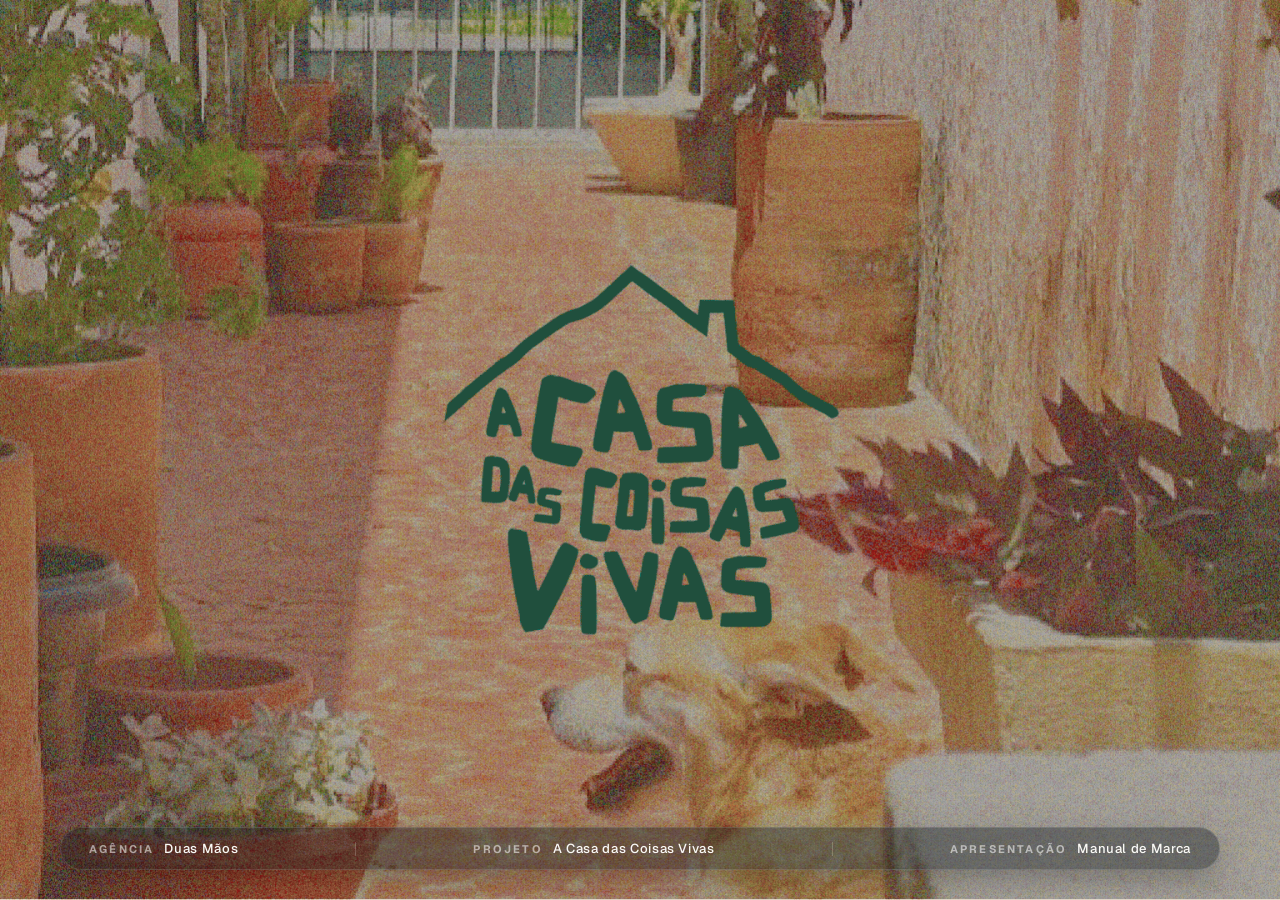
==== apresentacao-standalone.html @ ab3519e5 "feat: adicionar fontes oficiais Cachoeira Feiticeira (principal) e Gest Grotesk (corpo de texto)" ====
<!doctype html>
<html lang="pt-BR">
  <head>
    <meta charset="UTF-8" />
    <link rel="icon" type="image/svg+xml" href="./favicon.svg" />
    <meta name="viewport" content="width=device-width, initial-scale=1.0" />
    <title>Manual de Marca — A Casa das Coisas Vivas</title>
    
    <!-- Google Fonts for Editorial / Premium Branding -->
    <link rel="preconnect" href="https://fonts.googleapis.com" />
    <link rel="preconnect" href="https://fonts.gstatic.com"  />
    <link href="https://fonts.googleapis.com/css2?family=Geist:wght@300;400;500;600;700&family=Host+Grotesk:wght@300;400;500;600;700&family=Cormorant+Garamond:ital,wght@0,300;0,400;0,500;0,600;0,700;1,300;1,400&display=swap" rel="stylesheet" />
    
    <!-- CSS Stylesheet -->
    <script   src="./assets/js/presentation.js"></script>
    <link rel="stylesheet"  href="./assets/css/style.css">
  </head>
  <body>
    <!-- Screen Rotation Warning Overlay for Mobile Portrait -->
    <div class="rotation-warning-overlay">
      <div class="rotation-icon-wrapper">
        <svg width="64" height="64" viewBox="0 0 24 24" fill="none" stroke="currentColor" stroke-width="1" stroke-linecap="round" stroke-linejoin="round" style="color: var(--color-text-primary); opacity: 0.8;">
          <rect x="6" y="2" width="12" height="20" rx="2" stroke="currentColor" stroke-width="1.5" />
          <circle cx="12" cy="19" r="0.75" fill="currentColor" />
          <path d="M21 12a9 9 0 0 0-9-9" stroke="#E8763A" stroke-width="1.5" stroke-dasharray="3 3" />
          <path d="M18 9l3-3-3-3" stroke="#E8763A" stroke-width="1.5" />
        </svg>
      </div>
      <h3>Gire seu dispositivo</h3>
      <p>Para uma experiência de visualização ideal das propostas de marca, por favor rotacione seu aparelho para o modo horizontal (paisagem).</p>
    </div>

    <!-- Main Presentation Container (locked to 16:9 aspect ratio, dynamically scaled by JS) -->
    <div class="presentation-container">
      <div class="presentation-wrapper">
        
        <!-- ==================== SLIDE 01: CAPA PRINCIPAL (FUNDO CHAPADO COM RODAPÉ MINIMALISTA CLEAN) ==================== -->
        <section class="slide active" id="slide-01" data-theme="off-white">
          <div class="slide-content full-bleed-layout" style="position: relative; overflow: hidden; padding: 0; margin: 0; width: 100%; height: 100%;">
            <!-- Imagem de Fundo Chapada (GIF Animado) -->
            <img src="./assets/img/capa-inicial.gif" alt="Capa Principal - A Casa das Coisas Vivas" class="full-bleed-slide-img" style="width: 100%; height: 100%; object-fit: cover; object-position: center; display: block; border: none; margin: 0; padding: 0; filter: none; opacity: 1;">
            
            <!-- Rodapé Ultra-Clean (Quiet Luxury UI/UX Pro Max) -->
            <div class="cover-clean-footer">
              <div class="clean-footer-item">
                <span class="clean-footer-label">Agência</span>
                <span class="clean-footer-value">Duas Mãos</span>
              </div>
              <div class="clean-footer-divider"></div>
              <div class="clean-footer-item">
                <span class="clean-footer-label">Projeto</span>
                <span class="clean-footer-value">A Casa das Coisas Vivas</span>
              </div>
              <div class="clean-footer-divider"></div>
              <div class="clean-footer-item">
                <span class="clean-footer-label">Apresentação</span>
                <span class="clean-footer-value">Manual de Marca</span>
              </div>
            </div>
          </div>
        </section>

        <!-- ==================== SLIDE 02: SUMÁRIO ==================== -->
        <section class="slide future" id="slide-02" data-theme="sand-paper">
          <div class="slide-content index-layout">
            <div class="section-tag">Sumário</div>
            <h2 class="index-title">Estrutura da Apresentação</h2>
            <div class="index-grid" style="grid-template-columns: repeat(2, 1fr); gap: 8px 30px;">
              <div class="index-column" style="gap: 6px;">
                <div class="index-item" data-target="2">
                  <span class="index-num">01</span>
                  <span class="index-name">Introdução</span>
                </div>
                <div class="index-item" data-target="3">
                  <span class="index-num">02</span>
                  <span class="index-name">O que é a Casa das Coisas Vivas?</span>
                </div>
                <div class="index-item" data-target="4">
                  <span class="index-num">03</span>
                  <span class="index-name">Essência da Marca</span>
                </div>
                <div class="index-item" data-target="5">
                  <span class="index-num">04</span>
                  <span class="index-name">Valores</span>
                </div>
                <div class="index-item" data-target="6">
                  <span class="index-num">05</span>
                  <span class="index-name">Conceito e Nome</span>
                </div>
                <div class="index-item" data-target="7">
                  <span class="index-num">06</span>
                  <span class="index-name">Glossário da Casa</span>
                </div>
                <div class="index-item" data-target="8">
                  <span class="index-num">07</span>
                  <span class="index-name">Públicos &amp; Moradoras</span>
                </div>
                <div class="index-item" data-target="9">
                  <span class="index-num">08</span>
                  <span class="index-name">DNA da Marca</span>
                </div>
                <div class="index-item" data-target="10">
                  <span class="index-num">09</span>
                  <span class="index-name">Bandeiras e Manifesto</span>
                </div>
                <div class="index-item" data-target="11">
                  <span class="index-num">10</span>
                  <span class="index-name">Posicionamento</span>
                </div>
              </div>
              <div class="index-column" style="gap: 6px;">
                <div class="index-item highlight-item" data-target="12">
                  <span class="index-num">11</span>
                  <span class="index-name">Voz e Linguagem</span>
                </div>
                <div class="index-item highlight-item" data-target="13">
                  <span class="index-num">12</span>
                  <span class="index-name">Os Cômodos da Casa</span>
                </div>
                <div class="index-item highlight-item" data-target="14">
                  <span class="index-num">13</span>
                  <span class="index-name">Pontos de Contato com a Marca</span>
                </div>
                <div class="index-item highlight-item" data-target="15">
                  <span class="index-num">14</span>
                  <span class="index-name">Paleta de Cores Oficial</span>
                </div>
                <div class="index-item highlight-item" data-target="17">
                  <span class="index-num">15</span>
                  <span class="index-name">Sistema Tipográfico</span>
                </div>
                <div class="index-item highlight-item" data-target="19">
                  <span class="index-num">16</span>
                  <span class="index-name">Logomarca &amp; Assinatura</span>
                </div>
                <div class="index-item highlight-item" data-target="22">
                  <span class="index-num">17</span>
                  <span class="index-name">Aplicações da Marca</span>
                </div>
                <div class="index-item highlight-item" data-target="23">
                  <span class="index-num">18</span>
                  <span class="index-name">Guia de Arquivos &amp; Drive</span>
                </div>
              </div>
            </div></div>
          </div>
        </section>

        <!-- ==================== SEÇÃO 01: INTRODUÇÃO (EDITORIAL COLUNA VERTICAL FOTO 6) ==================== -->
        <section class="slide future" id="slide-03" data-theme="off-white">
          <div class="slide-content editorial-vertical-col-layout">
            
            <!-- Painel de Texto Editorial (Esq) -->
            <div class="editorial-text-panel" style="padding: 45px 65px; display: flex; flex-direction: column; justify-content: center; height: 100%; box-sizing: border-box; overflow-y: auto;">
              <div class="section-tag" style="border-color: #14523E; color: #14523E; margin-bottom: 12px;">01 , Introdução</div>
              <h2 class="editorial-eyebrow-large" style="color: #14523E; font-size: 34px; margin-bottom: 6px; font-weight: 400; font-style: italic;">Um mapa afetivo</h2>
              <h3 class="editorial-heading-huge" style="font-size: 44px; line-height: 1.15; margin-bottom: 22px; color: #1C262B; letter-spacing: -0.02em;">A essência da Casa das Coisas Vivas.</h3>
              
              <div style="display: grid; grid-template-columns: 1fr 1fr; gap: 32px; margin-bottom: 20px;">
                <div style="display: flex; flex-direction: column; gap: 14px;">
                  <p style="font-size: 14.5px; line-height: 1.65; color: #303437; font-weight: 300; margin: 0;">
                    Este manual é um pouquinho mais do que um documento sobre uma marca. É uma forma de colocar em palavras, cores, formas e escolhas tudo aquilo que a Casa das Coisas Vivas carrega dentro de si.
                  </p>
                  <p style="font-size: 14.5px; line-height: 1.65; color: #303437; font-weight: 300; margin: 0;">
                    É como se a gente estivesse abrindo as portas da casa, olhando com carinho para cada cantinho e entendendo o que faz desse lugar um espaço tão único. O que queremos que as pessoas sintam quando chegam, o que desejamos comunicar, o que faz sentido preservar e o que queremos cultivar daqui para frente.
                  </p>
                  <p style="font-size: 14.5px; line-height: 1.65; color: #303437; font-weight: 300; margin: 0;">
                    Aqui, tu vai encontrar as direções visuais da marca. Cada cor, cada fonte, cada imagem e cada palavra ajuda a construir a atmosfera desse lugar. E, quando essas escolhas conversam entre si, a marca ganha coerência sem perder a sua alma.
                  </p>
                </div>

                <div style="display: flex; flex-direction: column; gap: 14px;">
                  <p style="font-size: 14.5px; line-height: 1.65; color: #303437; font-weight: 300; margin: 0;">
                    A ideia não é engessar a Casa, nem fazer com que tudo precise seguir regras duras. Pelo contrário! É criar uma base segura para que ela possa crescer, experimentar, se transformar e continuar sendo ela mesma em cada novo espaço que ocupar.
                  </p>
                  <p style="font-size: 14.5px; line-height: 1.65; color: #303437; font-weight: 300; margin: 0;">
                    Que este manual seja como um mapa afetivo da Casa das Coisas Vivas. Um lugar para voltar quando bater a dúvida, quando surgirem novas ideias ou quando for preciso lembrar o que nos trouxe até aqui.
                  </p>
                  <p style="font-size: 14.5px; line-height: 1.65; color: #303437; font-weight: 300; margin: 0;">
                    Que ele ajude a manter viva a essência da Casa, mesmo quando ela mudar de estação, abrir novas janelas ou receber novas pessoas.
                  </p>
                </div>
              </div>

              <!-- Destaque Afetivo -->
              <div style="background: rgba(247, 110, 105, 0.08); border-left: 4px solid #F76E69; padding: 14px 18px; border-radius: 6px; margin-bottom: 16px;">
                <p style="font-size: 15px; font-weight: 500; color: #14523E; line-height: 1.5; margin: 0;">
                  Porque coisas vivas mudam, crescem e se reinventam. E a marca precisa ter espaço para tudo isso. <span style="color: #F76E69;">❤️</span>
                </p>
              </div>

              <div class="editorial-closing" style="margin-top: 10px; padding-top: 14px; border-top: 1px solid rgba(0,0,0,0.08); display: flex; justify-content: space-between; align-items: center;">
                <span class="closing-phrase" style="font-size: 14px; font-style: italic; color: #14523E;">Pode entrar. A Casa é sua.</span>
                <span class="closing-signature" style="font-size: 12.5px; color: #727160;">Manual de Marca • A Casa das Coisas Vivas</span>
              </div>
            </div>

            <!-- Coluna Vertical Full Height (Dir) -->
            <div class="editorial-image-column" style="flex: 0 0 440px; height: 100%; position: relative; overflow: hidden;">
              <img src="./assets/img/04_mockups/mulher-segurando-livro.png" alt="A Casa das Coisas Vivas — Manual e Atmosfera" style="width: 100%; height: 100%; object-fit: cover; object-position: center;">
            </div>

          </div>
        </section>

        <!-- ==================== SEÇÃO 02: O QUE É A CASA DAS COISAS VIVAS? (EDITORIAL COLUNA VERTICAL) ==================== -->
        <section class="slide future" id="slide-04" data-theme="sand-paper">
          <div class="slide-content editorial-vertical-col-layout">
            
            <!-- Coluna Vertical Full Height (Esq) -->
            <div class="editorial-image-column-left" style="flex: 0 0 440px; height: 100%; position: relative; overflow: hidden;">
              <img src="./assets/img/04_mockups/livro-capa-dura.png" alt="A Casa das Coisas Vivas — O que tem de vida lá?" style="width: 100%; height: 100%; object-fit: cover; object-position: center;">
            </div>

            <!-- Painel de Texto Editorial (Dir) -->
            <div class="editorial-text-panel" style="padding: 45px 65px; display: flex; flex-direction: column; justify-content: center; height: 100%; box-sizing: border-box; overflow-y: auto;">
              <div class="section-tag" style="border-color: #14523E; color: #14523E; margin-bottom: 12px;">02 , O que é a Casa das Coisas Vivas?</div>
              <h2 class="editorial-heading-medium" style="margin-bottom: 22px; color: #1C262B; font-size: 50px; line-height: 1.15; letter-spacing: -0.02em;">O que tem de vida lá?</h2>
              
              <div style="display: grid; grid-template-columns: 1fr 1fr; gap: 32px; margin-bottom: 20px;">
                <div style="display: flex; flex-direction: column; gap: 14px;">
                  <p style="font-size: 14.5px; line-height: 1.65; color: #303437; font-weight: 300; margin: 0;">
                    A Casa das Coisas Vivas é um espaço de acolhimento, desenvolvimento e potência compartilhada. Não é apenas uma estrutura ou uma marca: é um ecossistema pulsante onde mulheres se encontram, habitam seus múltiplos cômodos e constroem suas trajetórias profissionais e afetivas.
                  </p>
                  <p style="font-size: 14.5px; line-height: 1.65; color: #303437; font-weight: 300; margin: 0;">
                    O que tem de vida lá é o movimento contínuo, a escuta atenta, o cuidado entre pares e a liberdade de mudar de estação. Cada moradora traz sua mala, seus saberes e suas singularidades para compor um território seguro de troca, sem regras duras ou fórmulas prontas.
                  </p>
                </div>
                <div style="display: flex; flex-direction: column; gap: 14px;">
                  <p style="font-size: 14.5px; line-height: 1.65; color: #303437; font-weight: 300; margin: 0;">
                    A Casa vive pelas conexões genuínas que cultiva: encontros que inspiram, ateliês de criação, bibliotecas de referências vivas e salas abertas para o pensamento crítico e o afeto compartilhado.
                  </p>
                  <p style="font-size: 14.5px; line-height: 1.65; color: #303437; font-weight: 300; margin: 0;">
                    É um lugar onde a vulnerabilidade e a competência caminham lado a lado. Um refúgio fértil que protege o que tem valor e dá espaço para que cada coisa viva cresça, floresça e se reinvente no seu próprio tempo.
                  </p>
                </div>
              </div>

              <!-- Destaque Conceitual -->
              <div style="background: rgba(238, 161, 16, 0.08); border-left: 4px solid #EEA110; padding: 14px 18px; border-radius: 6px;">
                <p style="font-size: 15px; font-weight: 500; color: #1C262B; line-height: 1.5; margin: 0;">
                  Uma casa habitada por mulheres em constante transformação, onde cada detalhe é cultivado com afeto, verdade e coerência. <span style="color: #EEA110;">✨</span>
                </p>
              </div>

            </div>

          </div>
        </section>

        <!-- ==================== SEÇÃO 03: DNA DA MARCA (LAYOUT HORIZONTAL BANNER) ==================== -->
        <!-- ==================== SEÇÃO 03: ESSÊNCIA DA MARCA ==================== -->
        <section class="slide future" id="slide-05" data-theme="off-white">
          <div class="slide-content dna-horizontal-layout">
            <div>
              <div class="section-tag" style="border-color: #14523E; color: #14523E; margin-bottom: 8px;">03 , Essência da Marca</div>
              <h2 class="dna-main-title" style="margin-bottom: 14px; font-size: 44px; line-height: 1.1; color: #1C262B;">Essência da marca</h2>
              
              <!-- Manifesto / Propósito Central -->
              <div style="background: rgba(20, 82, 62, 0.05); border-left: 4px solid #14523E; border-radius: 8px; padding: 14px 20px;">
                <p style="font-size: 16.5px; line-height: 1.55; color: #1C262B; font-weight: 400; margin: 0;">
                  A Casa existe para que psicólogas possam se encontrar como pessoas inteiras, sustentar o que têm de singular e levar essa potência para fora da comunidade.
                </p>
              </div>
            </div>

            <!-- Grid de 3 Colunas para os Pilares da Essência -->
            <div style="display: grid; grid-template-columns: repeat(3, 1fr); gap: 24px; width: 100%; margin: 10px 0;">
              <div class="dna-card" style="border-top: 3px solid #14523E; padding-top: 16px; background: rgba(20, 82, 62, 0.02); padding: 18px 16px; border-radius: 8px;">
                <span class="dna-card-eyebrow" style="color: #14523E; font-size: 10px; letter-spacing: 0.18em; font-weight: 700; margin-bottom: 8px;">PROPÓSITO &amp; VÍNCULO</span>
                <h3 class="dna-card-question" style="font-size: 20px; font-weight: 600; color: #1C262B; margin-bottom: 10px; line-height: 1.25;">Para quê a marca existe?</h3>
                <p class="dna-card-answer" style="font-size: 14px; line-height: 1.55; color: #303437; font-weight: 300; margin: 0;">Fazer da Psicologia um lugar de encontro, onde psicólogas se conhecem para além do que sabem e se fortalecem a partir do vínculo.</p>
              </div>

              <div class="dna-card" style="border-top: 3px solid #F76E69; padding-top: 16px; background: rgba(247, 110, 105, 0.03); padding: 18px 16px; border-radius: 8px;">
                <span class="dna-card-eyebrow" style="color: #F76E69; font-size: 10px; letter-spacing: 0.18em; font-weight: 700; margin-bottom: 8px;">COMUNIDADE &amp; AÇÃO</span>
                <h3 class="dna-card-question" style="font-size: 20px; font-weight: 600; color: #1C262B; margin-bottom: 10px; line-height: 1.25;">O que a marca faz?</h3>
                <p class="dna-card-answer" style="font-size: 14px; line-height: 1.55; color: #303437; font-weight: 300; margin: 0;">Reúne psicólogas numa comunidade contínua de encontros, experiências afetivas e criativas e trocas de repertório e faz projetos, indicações e oportunidades circularem entre elas.</p>
              </div>

              <div class="dna-card" style="border-top: 3px solid #235B9F; padding-top: 16px; background: rgba(35, 91, 159, 0.03); padding: 18px 16px; border-radius: 8px;">
                <span class="dna-card-eyebrow" style="color: #235B9F; font-size: 10px; letter-spacing: 0.18em; font-weight: 700; margin-bottom: 8px;">VISÃO &amp; TERRITÓRIO</span>
                <h3 class="dna-card-question" style="font-size: 20px; font-weight: 600; color: #1C262B; margin-bottom: 10px; line-height: 1.25;">Onde quer chegar?</h3>
                <p class="dna-card-answer" style="font-size: 14px; line-height: 1.55; color: #303437; font-weight: 300; margin: 0;">Ser a referência quando alguém pensa em psicólogas em Porto Alegre, para colegas e para empresas. “Pensou em psicóloga, pensou na Casa.”</p>
              </div>
            </div>

            <!-- Banner Editorial Horizontal na Parte de Baixo -->
            <div class="dna-bottom-banner-container" style="height: 180px; margin-top: 0; box-shadow: 0 10px 28px rgba(28, 38, 43, 0.08); border: 1px solid rgba(20, 82, 62, 0.12);">
              <img src="./assets/img/04_mockups/fabric-bag-on-green-background-top-view.png" alt="A Casa das Coisas Vivas — Essência da Marca" class="dna-bottom-banner-img" style="object-position: center 35%;">
            </div>

          </div>
        </section>

        <!-- ==================== SEÇÃO 04: VALORES ==================== -->
        <section class="slide future" id="slide-06" data-theme="sand-paper">
          <div class="slide-content" style="box-sizing: border-box; width: 100%; height: 100%; padding: 42px 75px; display: flex; flex-direction: column; justify-content: center;">
            
            <!-- Cabeçalho Editorial -->
            <div style="margin-bottom: 20px;">
              <div class="section-tag" style="border-color: #14523E; color: #14523E; margin-bottom: 6px;">04 , Valores</div>
              <div style="display: flex; justify-content: space-between; align-items: flex-end;">
                <h2 style="font-size: 46px; line-height: 1.1; color: #1C262B; font-weight: 300; margin: 0; font-family: var(--font-dir-a-title);">Valores</h2>
                <p style="font-size: 14.5px; color: #727160; margin: 0; font-weight: 400; max-width: 620px; text-align: right; line-height: 1.4;">
                  Como a essência da Casa se traduz em significado e presença prática no cotidiano da comunidade.
                </p>
              </div>
            </div>

            <!-- Grid 2 Colunas: Tabela de Valores (Esq) vs Imagem Conceito (Dir) -->
            <div style="display: grid; grid-template-columns: 1.28fr 0.72fr; gap: 24px; width: 100%; align-items: stretch;">
              
              <!-- Tabela Editorial de Valores -->
              <div class="table-editorial-card" style="background: #FFFFFF; border: 1px solid rgba(20, 82, 62, 0.12); border-radius: 14px; box-shadow: 0 10px 30px rgba(0, 0, 0, 0.03); overflow: hidden; margin-top: 0; display: flex; flex-direction: column; justify-content: space-between;">
                
                <!-- Header da Tabela -->
                <div class="table-editorial-header" style="display: grid; grid-template-columns: 175px 1.1fr 1fr; gap: 16px; padding: 11px 22px; background: rgba(20, 82, 62, 0.06); border-bottom: 1px solid rgba(20, 82, 62, 0.12); font-size: 10.5px; font-weight: 700; letter-spacing: 0.14em; text-transform: uppercase; color: #14523E;">
                  <div>Valor</div>
                  <div>O que significa?</div>
                  <div>Como aparece na prática?</div>
                </div>

                <!-- Linha 1: Singularidade -->
                <div class="table-editorial-row" style="display: grid; grid-template-columns: 175px 1.1fr 1fr; gap: 16px; padding: 10px 22px; border-bottom: 1px solid rgba(0, 0, 0, 0.05); align-items: center;">
                  <div style="display: flex; align-items: center; gap: 8px;">
                    <span style="font-size: 9.5px; font-weight: 800; color: #14523E; background: rgba(20, 82, 62, 0.08); padding: 2px 7px; border-radius: 10px;">01</span>
                    <strong style="font-size: 14px; color: #1C262B; font-weight: 600;">Singularidade</strong>
                  </div>
                  <div style="font-size: 12.5px; line-height: 1.45; color: #303437; font-weight: 400;">
                    Existe uma parte da psicóloga que você é que nenhum livro decide por você.
                  </div>
                  <div style="font-size: 12px; line-height: 1.45; color: #555E58; font-weight: 300;">
                    Nenhuma abordagem é ensinada como regra.
                  </div>
                </div>

                <!-- Linha 2: Pertencimento -->
                <div class="table-editorial-row" style="display: grid; grid-template-columns: 175px 1.1fr 1fr; gap: 16px; padding: 10px 22px; border-bottom: 1px solid rgba(0, 0, 0, 0.05); align-items: center;">
                  <div style="display: flex; align-items: center; gap: 8px;">
                    <span style="font-size: 9.5px; font-weight: 800; color: #F76E69; background: rgba(247, 110, 105, 0.12); padding: 2px 7px; border-radius: 10px;">02</span>
                    <strong style="font-size: 14px; color: #1C262B; font-weight: 600;">Pertencimento</strong>
                  </div>
                  <div style="font-size: 12.5px; line-height: 1.45; color: #303437; font-weight: 400;">
                    Um ambiente seguro o bastante para criar intimidade.
                  </div>
                  <div style="font-size: 12px; line-height: 1.45; color: #555E58; font-weight: 300;">
                    Acolhimento, trocas, abertura, diálogo.
                  </div>
                </div>

                <!-- Linha 3: Movimento -->
                <div class="table-editorial-row" style="display: grid; grid-template-columns: 175px 1.1fr 1fr; gap: 16px; padding: 10px 22px; border-bottom: 1px solid rgba(0, 0, 0, 0.05); align-items: center;">
                  <div style="display: flex; align-items: center; gap: 8px;">
                    <span style="font-size: 9.5px; font-weight: 800; color: #EEA110; background: rgba(238, 161, 16, 0.14); padding: 2px 7px; border-radius: 10px;">03</span>
                    <strong style="font-size: 14px; color: #1C262B; font-weight: 600;">Movimento</strong>
                  </div>
                  <div style="font-size: 12.5px; line-height: 1.45; color: #303437; font-weight: 400;">
                    O que está vivo tem ritmo próprio, muda, experimenta.
                  </div>
                  <div style="font-size: 12px; line-height: 1.45; color: #555E58; font-weight: 300;">
                    Programação que se renova; cômodos que abrem conversas.
                  </div>
                </div>

                <!-- Linha 4: Potência compartilhada -->
                <div class="table-editorial-row" style="display: grid; grid-template-columns: 175px 1.1fr 1fr; gap: 16px; padding: 10px 22px; border-bottom: 1px solid rgba(0, 0, 0, 0.05); align-items: center;">
                  <div style="display: flex; align-items: center; gap: 8px;">
                    <span style="font-size: 9.5px; font-weight: 800; color: #235B9F; background: rgba(35, 91, 159, 0.12); padding: 2px 7px; border-radius: 10px;">04</span>
                    <strong style="font-size: 14px; color: #1C262B; font-weight: 600;">Potência compartilhada</strong>
                  </div>
                  <div style="font-size: 12.5px; line-height: 1.45; color: #303437; font-weight: 400; font-style: italic;">
                    "A Rapha não quer se destacar sozinha."
                  </div>
                  <div style="font-size: 12px; line-height: 1.45; color: #555E58; font-weight: 300;">
                    Projetos e indicações circulam entre moradoras.
                  </div>
                </div>

                <!-- Linha 5: Pensamento crítico -->
                <div class="table-editorial-row" style="display: grid; grid-template-columns: 175px 1.1fr 1fr; gap: 16px; padding: 10px 22px; border-bottom: 1px solid rgba(0, 0, 0, 0.05); align-items: center;">
                  <div style="display: flex; align-items: center; gap: 8px;">
                    <span style="font-size: 9.5px; font-weight: 800; color: #14523E; background: rgba(20, 82, 62, 0.08); padding: 2px 7px; border-radius: 10px;">05</span>
                    <strong style="font-size: 14px; color: #1C262B; font-weight: 600;">Pensamento crítico</strong>
                  </div>
                  <div style="font-size: 12.5px; line-height: 1.45; color: #303437; font-weight: 400;">
                    Falar de tudo para pensar melhor a profissão.
                  </div>
                  <div style="font-size: 12px; line-height: 1.45; color: #555E58; font-weight: 300;">
                    Dinheiro, IA, arte e teoria cabem na mesma agenda.
                  </div>
                </div>

                <!-- Linha 6: Cuidado entre pares -->
                <div class="table-editorial-row" style="display: grid; grid-template-columns: 175px 1.1fr 1fr; gap: 16px; padding: 10px 22px; border-bottom: none; align-items: center;">
                  <div style="display: flex; align-items: center; gap: 8px;">
                    <span style="font-size: 9.5px; font-weight: 800; color: #F76E69; background: rgba(247, 110, 105, 0.12); padding: 2px 7px; border-radius: 10px;">06</span>
                    <strong style="font-size: 14px; color: #1C262B; font-weight: 600;">Cuidado entre pares</strong>
                  </div>
                  <div style="font-size: 12.5px; line-height: 1.45; color: #303437; font-weight: 400; font-style: italic;">
                    "Saúde mental começa entre nós."
                  </div>
                  <div style="font-size: 12px; line-height: 1.45; color: #555E58; font-weight: 300;">
                    Espaço de acolhimento e sustentação mútua.
                  </div>
                </div>

              </div>

              <!-- Imagem Conceito: Acolhimento e Rituais -->
              <div style="background: #FFFFFF; border: 1px solid rgba(20, 82, 62, 0.12); border-radius: 14px; box-shadow: 0 10px 30px rgba(0, 0, 0, 0.03); overflow: hidden; display: flex; flex-direction: column;">
                <div style="flex: 1; position: relative; overflow: hidden; min-height: 280px;">
                  <img src="./assets/img/04_mockups/caneca-mockup.png" alt="Valores da Casa — Acolhimento e Vínculo" style="width: 100%; height: 100%; object-fit: cover; object-position: center; display: block;">
                </div>
                <div style="padding: 16px 20px; background: rgba(20, 82, 62, 0.04); border-top: 1px solid rgba(20, 82, 62, 0.08);">
                  <span style="font-size: 9.5px; font-weight: 800; letter-spacing: 0.14em; text-transform: uppercase; color: #14523E; display: block; margin-bottom: 4px;">Atmosfera &amp; Rituais da Casa</span>
                  <p style="font-size: 12px; line-height: 1.45; color: #555E58; margin: 0;">A xícara e a conversa franca: o cuidado entre pares traduzido em hospitalidade, tempo e presença autêntica.</p>
                </div>
              </div>

            </div>

          </div>
        </section>

        <!-- ==================== SEÇÃO 05: CONCEITO E NOME ==================== -->
        <section class="slide future" id="slide-conceito-nome" data-theme="off-white">
          <div class="slide-content" style="box-sizing: border-box; width: 100%; height: 100%; padding: 42px 75px; display: flex; flex-direction: column; justify-content: center;">
            
            <!-- Cabeçalho Editorial -->
            <div style="margin-bottom: 18px;">
              <div class="section-tag" style="border-color: #14523E; color: #14523E; margin-bottom: 6px;">05 , Conceito e Nome</div>
              <div style="display: flex; justify-content: space-between; align-items: flex-end;">
                <h2 style="font-size: 46px; line-height: 1.1; color: #1C262B; font-weight: 300; margin: 0; font-family: var(--font-dir-a-title);">Conceito e nome</h2>
                <p style="font-size: 14px; color: #727160; margin: 0; font-weight: 400; max-width: 580px; text-align: right; line-height: 1.4;">
                  A marca inteira se constrói no equilíbrio exato entre estrutura e movimento.
                </p>
              </div>
            </div>

            <!-- Grid 2 Colunas: Manifesto & Dimensões (Esq) vs Imagem Conceito (Dir) -->
            <div style="display: grid; grid-template-columns: 1.25fr 0.75fr; gap: 24px; width: 100%; align-items: stretch;">
              
              <div style="display: flex; flex-direction: column; justify-content: space-between;">
                <!-- Lead / Manifesto do Conceito -->
                <div style="background: rgba(20, 82, 62, 0.05); border-left: 4px solid #14523E; border-radius: 8px; padding: 12px 18px; margin-bottom: 14px;">
                  <p style="font-size: 15px; line-height: 1.5; color: #1C262B; margin: 0; font-weight: 400;">
                    O nome junta dois propósitos que se completam: <strong>Casa</strong> é estrutura, segurança e pertencimento; <strong>Coisas Vivas</strong> é movimento, liberdade e criação. A marca inteira se constrói no equilíbrio entre os dois.
                  </p>
                </div>

                <!-- Tabela Comparativa de Dimensões -->
                <div class="table-editorial-card" style="background: #FFFFFF; border: 1px solid rgba(20, 82, 62, 0.12); border-radius: 12px; box-shadow: 0 10px 30px rgba(0, 0, 0, 0.03); overflow: hidden; margin-top: 0;">
                  
                  <!-- Header com Destaque Cromático para A Casa e As Coisas Vivas -->
                  <div style="display: grid; grid-template-columns: 160px 1fr 1fr; gap: 16px; padding: 11px 20px; background: rgba(20, 82, 62, 0.06); border-bottom: 1px solid rgba(20, 82, 62, 0.12); font-size: 10px; font-weight: 700; letter-spacing: 0.14em; text-transform: uppercase;">
                    <div style="color: #727160;">Dimensão</div>
                    <div style="color: #14523E; display: flex; align-items: center; gap: 6px;">
                      <span style="display: inline-block; width: 7px; height: 7px; border-radius: 50%; background: #14523E;"></span>
                      A Casa <span style="font-size: 9px; font-weight: 500; opacity: 0.75; text-transform: none; letter-spacing: normal;">(Estrutura)</span>
                    </div>
                    <div style="color: #F76E69; display: flex; align-items: center; gap: 6px;">
                      <span style="display: inline-block; width: 7px; height: 7px; border-radius: 50%; background: #F76E69;"></span>
                      As Coisas Vivas <span style="font-size: 9px; font-weight: 600; opacity: 0.85; text-transform: none; letter-spacing: normal;">(Movimento)</span>
                    </div>
                  </div>

                  <!-- Linha 1: O que oferece -->
                  <div class="table-editorial-row" style="display: grid; grid-template-columns: 160px 1fr 1fr; gap: 16px; padding: 11px 20px; border-bottom: 1px solid rgba(0, 0, 0, 0.05); align-items: center;">
                    <div style="font-weight: 600; color: #1C262B; font-size: 13px;">O que oferece</div>
                    <div style="font-size: 13px; line-height: 1.45; color: #14523E; font-weight: 400;">
                      Ambiente, chão, cuidado e segurança
                    </div>
                    <div style="font-size: 13px; line-height: 1.45; color: #303437; font-weight: 400;">
                      Liberdade, expressão e experimentação
                    </div>
                  </div>

                  <!-- Linha 2: Sensação -->
                  <div class="table-editorial-row" style="display: grid; grid-template-columns: 160px 1fr 1fr; gap: 16px; padding: 11px 20px; border-bottom: 1px solid rgba(0, 0, 0, 0.05); align-items: center;">
                    <div style="font-weight: 600; color: #1C262B; font-size: 13px;">Sensação</div>
                    <div style="font-size: 13px; line-height: 1.45; color: #14523E; font-weight: 500; font-style: italic;">
                      “Aqui eu posso ficar.”
                    </div>
                    <div style="font-size: 13px; line-height: 1.45; color: #303437; font-weight: 500; font-style: italic;">
                      “Aqui alguma coisa se move.”
                    </div>
                  </div>

                  <!-- Linha 3: Na comunicação -->
                  <div class="table-editorial-row" style="display: grid; grid-template-columns: 160px 1fr 1fr; gap: 16px; padding: 11px 20px; border-bottom: 1px solid rgba(0, 0, 0, 0.05); align-items: center;">
                    <div style="font-weight: 600; color: #1C262B; font-size: 13px;">Na comunicação</div>
                    <div style="font-size: 13px; line-height: 1.45; color: #14523E; font-weight: 400;">
                      Convite, acolhimento, regras claras
                    </div>
                    <div style="font-size: 13px; line-height: 1.45; color: #303437; font-weight: 400;">
                      Perguntas e temas inesperados
                    </div>
                  </div>

                  <!-- Linha 4: No visual -->
                  <div class="table-editorial-row" style="display: grid; grid-template-columns: 160px 1fr 1fr; gap: 16px; padding: 11px 20px; border-bottom: none; align-items: center;">
                    <div style="font-weight: 600; color: #1C262B; font-size: 13px;">No visual</div>
                    <div style="font-size: 13px; line-height: 1.45; color: #14523E; font-weight: 400;">
                      Logo construído e grid organizado
                    </div>
                    <div style="font-size: 13px; line-height: 1.45; color: #303437; font-weight: 400;">
                      Fonte expressiva e cor viva nos posts
                    </div>
                  </div>

                </div>
              </div>

              <!-- Imagem Conceito: Ecobag Coisas Vivas (Movimento & Criação) -->
              <div style="background: #FFFFFF; border: 1px solid rgba(247, 110, 105, 0.2); border-radius: 14px; box-shadow: 0 10px 30px rgba(0, 0, 0, 0.03); overflow: hidden; display: flex; flex-direction: column;">
                <div style="flex: 1; position: relative; overflow: hidden; min-height: 280px;">
                  <img src="./assets/img/04_mockups/ecobag-1.png" alt="A Casa e as Coisas Vivas — Movimento e Estrutura" style="width: 100%; height: 100%; object-fit: cover; object-position: center; display: block;">
                </div>
                <div style="padding: 16px 20px; background: rgba(247, 110, 105, 0.06); border-top: 1px solid rgba(247, 110, 105, 0.12);">
                  <span style="font-size: 9.5px; font-weight: 800; letter-spacing: 0.14em; text-transform: uppercase; color: #F76E69; display: block; margin-bottom: 4px;">Equilíbrio entre os Dois Propósitos</span>
                  <p style="font-size: 12px; line-height: 1.45; color: #555E58; margin: 0;">A sobriedade acolhedora da <strong>Casa</strong> encontra a cor viva e a liberdade de criação das <strong>Coisas Vivas</strong>.</p>
                </div>
              </div>

            </div>

          </div>
        </section>

        <!-- ==================== SEÇÃO 06: GLOSSÁRIO DA CASA ==================== -->
        <section class="slide future" id="slide-glossario" data-theme="sand-paper">
          <div class="slide-content" style="box-sizing: border-box; width: 100%; height: 100%; padding: 42px 75px; display: flex; flex-direction: column; justify-content: center;">
            
            <!-- Cabeçalho Editorial -->
            <div style="margin-bottom: 20px;">
              <div class="section-tag" style="border-color: #14523E; color: #14523E; margin-bottom: 6px;">06 , Glossário da Casa</div>
              <div style="display: flex; justify-content: space-between; align-items: flex-end;">
                <h2 style="font-size: 46px; line-height: 1.1; color: #1C262B; font-weight: 300; margin: 0; font-family: var(--font-dir-a-title);">Glossário da Casa</h2>
                <p style="font-size: 14.5px; color: #727160; margin: 0; font-weight: 400; max-width: 600px; text-align: right; line-height: 1.4;">
                  Termos e significados próprios que dão voz, pertencimento e identidade ao universo da comunidade.
                </p>
              </div>
            </div>

            <!-- Grid 2 Colunas: Tabela do Glossário (Esq) vs Imagem Conceito (Dir) -->
            <div style="display: grid; grid-template-columns: 1.28fr 0.72fr; gap: 24px; width: 100%; align-items: stretch;">
              
              <!-- Tabela Editorial do Glossário -->
              <div class="table-editorial-card" style="background: #FFFFFF; border: 1px solid rgba(20, 82, 62, 0.12); border-radius: 14px; box-shadow: 0 10px 30px rgba(0, 0, 0, 0.03); overflow: hidden; margin-top: 0; display: flex; flex-direction: column; justify-content: space-between;">
                
                <!-- Header da Tabela -->
                <div class="table-editorial-header" style="display: grid; grid-template-columns: 180px 1fr; gap: 20px; padding: 10px 22px; background: rgba(20, 82, 62, 0.06); border-bottom: 1px solid rgba(20, 82, 62, 0.12); font-size: 10.5px; font-weight: 700; letter-spacing: 0.14em; text-transform: uppercase; color: #14523E;">
                  <div>Termo</div>
                  <div>Significado</div>
                </div>

                <!-- Linha 1: Moradora -->
                <div class="table-editorial-row" style="display: grid; grid-template-columns: 180px 1fr; gap: 20px; padding: 9px 22px; border-bottom: 1px solid rgba(0, 0, 0, 0.05); align-items: center;">
                  <div style="display: flex; align-items: center; gap: 8px;">
                    <span style="font-size: 9.5px; font-weight: 800; color: #14523E; background: rgba(20, 82, 62, 0.08); padding: 2px 7px; border-radius: 10px;">01</span>
                    <strong style="font-size: 14px; color: #1C262B; font-weight: 600;">Moradora</strong>
                  </div>
                  <div style="font-size: 13px; line-height: 1.45; color: #303437; font-weight: 400;">
                    Quem faz parte da comunidade
                  </div>
                </div>

                <!-- Linha 2: Anfitriã -->
                <div class="table-editorial-row" style="display: grid; grid-template-columns: 180px 1fr; gap: 20px; padding: 9px 22px; border-bottom: 1px solid rgba(0, 0, 0, 0.05); align-items: center;">
                  <div style="display: flex; align-items: center; gap: 8px;">
                    <span style="font-size: 9.5px; font-weight: 800; color: #F76E69; background: rgba(247, 110, 105, 0.12); padding: 2px 7px; border-radius: 10px;">02</span>
                    <strong style="font-size: 14px; color: #1C262B; font-weight: 600;">Anfitriã</strong>
                  </div>
                  <div style="font-size: 13px; line-height: 1.45; color: #303437; font-weight: 400;">
                    Papel da Raphaela
                  </div>
                </div>

                <!-- Linha 3: Cômodo -->
                <div class="table-editorial-row" style="display: grid; grid-template-columns: 180px 1fr; gap: 20px; padding: 9px 22px; border-bottom: 1px solid rgba(0, 0, 0, 0.05); align-items: center;">
                  <div style="display: flex; align-items: center; gap: 8px;">
                    <span style="font-size: 9.5px; font-weight: 800; color: #EEA110; background: rgba(238, 161, 16, 0.14); padding: 2px 7px; border-radius: 10px;">03</span>
                    <strong style="font-size: 14px; color: #1C262B; font-weight: 600;">Cômodo</strong>
                  </div>
                  <div style="font-size: 13px; line-height: 1.45; color: #303437; font-weight: 400;">
                    Eixo temático de encontros e experiências
                  </div>
                </div>

                <!-- Linha 4: Temporada -->
                <div class="table-editorial-row" style="display: grid; grid-template-columns: 180px 1fr; gap: 20px; padding: 9px 22px; border-bottom: 1px solid rgba(0, 0, 0, 0.05); align-items: center;">
                  <div style="display: flex; align-items: center; gap: 8px;">
                    <span style="font-size: 9.5px; font-weight: 800; color: #235B9F; background: rgba(35, 91, 159, 0.12); padding: 2px 7px; border-radius: 10px;">04</span>
                    <strong style="font-size: 14px; color: #1C262B; font-weight: 600;">Temporada</strong>
                  </div>
                  <div style="font-size: 13px; line-height: 1.45; color: #303437; font-weight: 400;">
                    Ciclo de participação e programação
                  </div>
                </div>

                <!-- Linha 5: Visitantes -->
                <div class="table-editorial-row" style="display: grid; grid-template-columns: 180px 1fr; gap: 20px; padding: 9px 22px; border-bottom: 1px solid rgba(0, 0, 0, 0.05); align-items: center;">
                  <div style="display: flex; align-items: center; gap: 8px;">
                    <span style="font-size: 9.5px; font-weight: 800; color: #F76E69; background: rgba(247, 110, 105, 0.12); padding: 2px 7px; border-radius: 10px;">05</span>
                    <strong style="font-size: 14px; color: #1C262B; font-weight: 600;">Visitantes</strong>
                  </div>
                  <div style="font-size: 13px; line-height: 1.45; color: #303437; font-weight: 400;">
                    Convidadas: artistas, escritoras, pesquisadoras...
                  </div>
                </div>

                <!-- Linha 6: Mala -->
                <div class="table-editorial-row" style="display: grid; grid-template-columns: 180px 1fr; gap: 20px; padding: 9px 22px; border-bottom: 1px solid rgba(0, 0, 0, 0.05); align-items: center;">
                  <div style="display: flex; align-items: center; gap: 8px;">
                    <span style="font-size: 9.5px; font-weight: 800; color: #EEA110; background: rgba(238, 161, 16, 0.14); padding: 2px 7px; border-radius: 10px;">06</span>
                    <strong style="font-size: 14px; color: #1C262B; font-weight: 600;">Mala</strong>
                  </div>
                  <div style="font-size: 13px; line-height: 1.45; color: #303437; font-weight: 400;">
                    O que cada uma traz: histórias, perguntas, ideias
                  </div>
                </div>

                <!-- Linha 7: Habitar -->
                <div class="table-editorial-row" style="display: grid; grid-template-columns: 180px 1fr; gap: 20px; padding: 9px 22px; border-bottom: none; align-items: center;">
                  <div style="display: flex; align-items: center; gap: 8px;">
                    <span style="font-size: 9.5px; font-weight: 800; color: #14523E; background: rgba(20, 82, 62, 0.08); padding: 2px 7px; border-radius: 10px;">07</span>
                    <strong style="font-size: 14px; color: #1C262B; font-weight: 600;">Habitar</strong>
                  </div>
                  <div style="font-size: 13px; line-height: 1.45; color: #303437; font-weight: 400;">
                    Participar ativamente da Casa
                  </div>
                </div>

              </div>

              <!-- Imagem Conceito: Crachá Oficial da Moradora -->
              <div style="background: #FFFFFF; border: 1px solid rgba(20, 82, 62, 0.12); border-radius: 14px; box-shadow: 0 10px 30px rgba(0, 0, 0, 0.03); overflow: hidden; display: flex; flex-direction: column;">
                <div style="flex: 1; position: relative; overflow: hidden; min-height: 280px;">
                  <img src="./assets/img/04_mockups/Cracha.jpeg" alt="Crachá Oficial — Comunidade e Moradoras" style="width: 100%; height: 100%; object-fit: cover; object-position: center; display: block;">
                </div>
                <div style="padding: 16px 20px; background: rgba(20, 82, 62, 0.04); border-top: 1px solid rgba(20, 82, 62, 0.08);">
                  <span style="font-size: 9.5px; font-weight: 800; letter-spacing: 0.14em; text-transform: uppercase; color: #14523E; display: block; margin-bottom: 4px;">Símbolo de Pertencimento</span>
                  <p style="font-size: 12px; line-height: 1.45; color: #555E58; margin: 0;">Identificação nos encontros presenciais: moradoras e visitantes habitando o mesmo espaço de troca.</p>
                </div>
              </div>

            </div>

          </div>
        </section>

        <!-- ==================== SEÇÃO 07: PÚBLICOS & MORADORAS ==================== -->
        <section class="slide future" id="slide-07" data-theme="off-white">
          <div class="slide-content" style="box-sizing: border-box; width: 100%; height: 100%; padding: 36px 70px; display: flex; flex-direction: column; justify-content: center;">
            
            <!-- Cabeçalho Editorial -->
            <div style="margin-bottom: 14px;">
              <div class="section-tag" style="border-color: #14523E; color: #14523E; margin-bottom: 4px;">07 , Públicos da Casa</div>
              <div style="display: flex; justify-content: space-between; align-items: flex-end;">
                <h2 style="font-size: 42px; line-height: 1.1; color: #1C262B; font-weight: 300; margin: 0; font-family: var(--font-dir-a-title);">Públicos &amp; Moradoras</h2>
                <p style="font-size: 13.5px; color: #727160; margin: 0; font-weight: 400; max-width: 620px; text-align: right; line-height: 1.4;">
                  A Casa fala com três públicos, em ordem de prioridade: psicólogas, empresas que contratam psicólogas e visitantes que ampliam as conversas.
                </p>
              </div>
            </div>

            <!-- Tabela dos 3 Públicos -->
            <div class="table-editorial-card" style="background: #FFFFFF; border: 1px solid rgba(20, 82, 62, 0.12); border-radius: 12px; box-shadow: 0 4px 16px rgba(0, 0, 0, 0.02); overflow: hidden; margin-bottom: 16px;">
              
              <!-- Header da Tabela -->
              <div style="display: grid; grid-template-columns: 210px 1.15fr 1.15fr 1fr; gap: 16px; padding: 9px 20px; background: rgba(20, 82, 62, 0.06); border-bottom: 1px solid rgba(20, 82, 62, 0.12); font-size: 10.5px; font-weight: 700; letter-spacing: 0.14em; text-transform: uppercase; color: #14523E;">
                <div>Público</div>
                <div>Quem é?</div>
                <div>O que busca?</div>
                <div>O que deve pensar ou sentir?</div>
              </div>

              <!-- Linha 1: Psicólogas (moradoras) -->
              <div class="table-editorial-row" style="display: grid; grid-template-columns: 210px 1.15fr 1.15fr 1fr; gap: 16px; padding: 9px 20px; border-bottom: 1px solid rgba(0, 0, 0, 0.05); align-items: center;">
                <div>
                  <span style="font-size: 9.5px; font-weight: 800; color: #14523E; background: rgba(20, 82, 62, 0.08); padding: 2px 6px; border-radius: 10px; margin-right: 6px;">01</span>
                  <strong style="font-size: 13.5px; color: #1C262B; font-weight: 700;">1. Psicólogas <span style="font-size: 11.5px; font-weight: 500; color: #14523E;">(moradoras)</span></strong>
                </div>
                <div style="font-size: 12.5px; line-height: 1.45; color: #303437; font-weight: 400;">
                  Mulheres psicólogas de diferentes abordagens e momentos de carreira, com foco inicial em Porto Alegre
                </div>
                <div style="font-size: 12.5px; line-height: 1.45; color: #303437; font-weight: 400;">
                  Conversa, troca, intimidade, companhia; espaço para a parte autoral da profissão
                </div>
                <div style="font-size: 12.5px; line-height: 1.45; color: #14523E; font-weight: 500; font-style: italic;">
                  “Encontrei meu lugar. É acessível, é para mim também.”
                </div>
              </div>

              <!-- Linha 2: Empresas e marcas -->
              <div class="table-editorial-row" style="display: grid; grid-template-columns: 210px 1.15fr 1.15fr 1fr; gap: 16px; padding: 9px 20px; border-bottom: 1px solid rgba(0, 0, 0, 0.05); align-items: center;">
                <div>
                  <span style="font-size: 9.5px; font-weight: 800; color: #4C6470; background: rgba(76, 100, 112, 0.08); padding: 2px 6px; border-radius: 10px; margin-right: 6px;">02</span>
                  <strong style="font-size: 13.5px; color: #1C262B; font-weight: 700;">2. Empresas e marcas</strong>
                </div>
                <div style="font-size: 12.5px; line-height: 1.45; color: #303437; font-weight: 400;">
                  Empresas que buscam psicólogas para projetos, eventos, conteúdos e programas internos
                </div>
                <div style="font-size: 12.5px; line-height: 1.45; color: #303437; font-weight: 400;">
                  Profissionais com repertório, sensibilidade e presença pública
                </div>
                <div style="font-size: 12.5px; line-height: 1.45; color: #4C6470; font-weight: 500; font-style: italic;">
                  “Que criativo. Que inteligente. Quero que a minha marca cresça com essa comunidade.”
                </div>
              </div>

              <!-- Linha 3: Visitantes -->
              <div class="table-editorial-row" style="display: grid; grid-template-columns: 210px 1.15fr 1.15fr 1fr; gap: 16px; padding: 9px 20px; border-bottom: none; align-items: center;">
                <div>
                  <span style="font-size: 9.5px; font-weight: 800; color: #727160; background: rgba(114, 113, 96, 0.08); padding: 2px 6px; border-radius: 10px; margin-right: 6px;">03</span>
                  <strong style="font-size: 13.5px; color: #1C262B; font-weight: 700;">3. Visitantes</strong>
                </div>
                <div style="font-size: 12.5px; line-height: 1.45; color: #303437; font-weight: 400;">
                  Artistas, escritoras, pesquisadoras, pessoas com histórias de vida interessantes
                </div>
                <div style="font-size: 12.5px; line-height: 1.45; color: #303437; font-weight: 400;">
                  Um espaço qualificado para trocar e ser ouvida
                </div>
                <div style="font-size: 12.5px; line-height: 1.45; color: #727160; font-weight: 500; font-style: italic;">
                  “Esse grupo pensa diferente; quero participar.”
                </div>
              </div>

            </div>

            <!-- Grid de Detalhamento: Retrato da Moradora e Sensações -->
            <div style="display: grid; grid-template-columns: 1.1fr 1fr; gap: 16px; width: 100%;">
              
              <!-- Card 1: Retrato da Moradora -->
              <div style="background: #FFFFFF; border: 1px solid rgba(20, 82, 62, 0.12); border-radius: 12px; padding: 14px 18px; display: flex; flex-direction: column; justify-content: flex-start;">
                <div style="display: flex; align-items: center; gap: 8px; margin-bottom: 10px;">
                  <span style="display: inline-block; width: 6px; height: 6px; border-radius: 50%; background: #14523E;"></span>
                  <h3 style="font-size: 15px; font-weight: 700; color: #1C262B; margin: 0; font-family: var(--font-dir-a-title);">Retrato da moradora</h3>
                </div>
                <ul style="list-style: none; padding: 0; margin: 0; display: flex; flex-direction: column; gap: 7px;">
                  <li style="display: flex; align-items: flex-start; gap: 8px; font-size: 12px; line-height: 1.4; color: #303437;">
                    <span style="color: #14523E; font-weight: 700; font-size: 13px; line-height: 1;">•</span>
                    <span>Já estudou muito sobre como "deveria" ser psicóloga e ainda duvida do que é mais próprio na sua forma de trabalhar.</span>
                  </li>
                  <li style="display: flex; align-items: flex-start; gap: 8px; font-size: 12px; line-height: 1.4; color: #303437;">
                    <span style="color: #14523E; font-weight: 700; font-size: 13px; line-height: 1;">•</span>
                    <span>Sente a distância entre a psicóloga que trabalha e a mulher que vive.</span>
                  </li>
                  <li style="display: flex; align-items: flex-start; gap: 8px; font-size: 12px; line-height: 1.4; color: #303437;">
                    <span style="color: #14523E; font-weight: 700; font-size: 13px; line-height: 1;">•</span>
                    <span>Encontra conteúdo e informação em todo lugar; o que falta é conversa, troca e tempo para uma ideia amadurecer.</span>
                  </li>
                  <li style="display: flex; align-items: flex-start; gap: 8px; font-size: 12px; line-height: 1.4; color: #303437;">
                    <span style="color: #14523E; font-weight: 700; font-size: 13px; line-height: 1;">•</span>
                    <span>Quer conhecer colegas pelas histórias, pelo que criam e questionam, e não só pelo currículo.</span>
                  </li>
                  <li style="display: flex; align-items: flex-start; gap: 8px; font-size: 12px; line-height: 1.4; color: #303437;">
                    <span style="color: #14523E; font-weight: 700; font-size: 13px; line-height: 1;">•</span>
                    <span>Gostaria de ocupar mais espaços fora do consultório: eventos, empresas, projetos, conversas públicas.</span>
                  </li>
                </ul>
              </div>

              <!-- Card 2: Sensações que a Casa despertará -->
              <div style="background: rgba(20, 82, 62, 0.04); border: 1px solid rgba(20, 82, 62, 0.12); border-radius: 12px; padding: 14px 18px; display: flex; flex-direction: column; justify-content: flex-start;">
                <div style="display: flex; align-items: center; gap: 8px; margin-bottom: 10px;">
                  <span style="display: inline-block; width: 6px; height: 6px; border-radius: 50%; background: #14523E;"></span>
                  <h3 style="font-size: 15px; font-weight: 700; color: #14523E; margin: 0; font-family: var(--font-dir-a-title);">Sensações que a Casa despertará</h3>
                </div>
                <div style="display: flex; flex-direction: column; gap: 6px;">
                  <div style="background: #FFFFFF; border-left: 3px solid #14523E; border-radius: 6px; padding: 6px 10px; display: flex; align-items: baseline; gap: 8px;">
                    <strong style="font-size: 12px; color: #14523E; font-weight: 700; min-width: 100px;">Reconhecimento</strong>
                    <span style="font-size: 12px; color: #303437; font-style: italic;">“Isso que ela escreveu sou eu.”</span>
                  </div>
                  <div style="background: #FFFFFF; border-left: 3px solid #14523E; border-radius: 6px; padding: 6px 10px; display: flex; align-items: baseline; gap: 8px;">
                    <strong style="font-size: 12px; color: #14523E; font-weight: 700; min-width: 100px;">Alívio</strong>
                    <span style="font-size: 12px; color: #303437; font-style: italic;">“Ufa, esse lugar existe.”</span>
                  </div>
                  <div style="background: #FFFFFF; border-left: 3px solid #14523E; border-radius: 6px; padding: 6px 10px; display: flex; align-items: baseline; gap: 8px;">
                    <strong style="font-size: 12px; color: #14523E; font-weight: 700; min-width: 100px;">Permissão</strong>
                    <span style="font-size: 12px; color: #303437; font-style: italic;">“Dá para entrar mesmo sem ter tudo resolvido.”</span>
                  </div>
                  <div style="background: #FFFFFF; border-left: 3px solid #14523E; border-radius: 6px; padding: 6px 10px; display: flex; align-items: baseline; gap: 8px;">
                    <strong style="font-size: 12px; color: #14523E; font-weight: 700; min-width: 100px;">Pertencimento</strong>
                    <span style="font-size: 12px; color: #303437; font-style: italic;">“Encontrei meu lugar.”</span>
                  </div>
                  <div style="background: #FFFFFF; border-left: 3px solid #14523E; border-radius: 6px; padding: 6px 10px; display: flex; align-items: baseline; gap: 8px;">
                    <strong style="font-size: 12px; color: #14523E; font-weight: 700; min-width: 100px;">Circulação</strong>
                    <span style="font-size: 12px; color: #303437; font-style: italic;">“Quando surge uma oportunidade, eu lembro delas e elas lembram de mim.”</span>
                  </div>
                </div>
              </div>

            </div>

          </div>
        </section>

        <!-- ==================== SEÇÃO 08: DNA DA MARCA ==================== -->
        <section class="slide future" id="slide-08" data-theme="sand-paper">
          <div class="slide-content" style="box-sizing: border-box; width: 100%; height: 100%; padding: 36px 70px; display: flex; flex-direction: column; justify-content: center;">
            
            <!-- Cabeçalho Editorial -->
            <div style="margin-bottom: 16px;">
              <div class="section-tag" style="border-color: #14523E; color: #14523E; margin-bottom: 4px;">08 , DNA da Marca</div>
              <div style="display: flex; justify-content: space-between; align-items: flex-end;">
                <h2 style="font-size: 42px; line-height: 1.1; color: #1C262B; font-weight: 300; margin: 0; font-family: var(--font-dir-a-title);">DNA da marca</h2>
                <p style="font-size: 13.5px; color: #727160; margin: 0; font-weight: 400; max-width: 620px; text-align: right; line-height: 1.4;">
                  A postura autêntica da Casa e os manifestos que expressam sua essência e voz no mundo.
                </p>
              </div>
            </div>

            <!-- Grid de 2 Colunas: Personalidade (Esq) vs Frases do DNA (Dir) -->
            <div style="display: grid; grid-template-columns: 1.18fr 1fr; gap: 24px; width: 100%; align-items: start;">
              
              <!-- Coluna Esquerda: Personalidade (Tabela A Casa é vs Sem cair em) -->
              <div style="display: flex; flex-direction: column;">
                <div style="display: flex; align-items: center; gap: 8px; margin-bottom: 10px;">
                  <span style="display: inline-block; width: 6px; height: 6px; border-radius: 50%; background: #14523E;"></span>
                  <h3 style="font-size: 16px; font-weight: 700; color: #1C262B; margin: 0; font-family: var(--font-dir-a-title);">Personalidade</h3>
                </div>

                <div class="table-editorial-card" style="background: #FFFFFF; border: 1px solid rgba(20, 82, 62, 0.12); border-radius: 12px; box-shadow: 0 4px 16px rgba(0, 0, 0, 0.02); overflow: hidden; margin-top: 0;">
                  
                  <!-- Header da Tabela -->
                  <div style="display: grid; grid-template-columns: 1fr 1.15fr; gap: 16px; padding: 9px 18px; background: rgba(20, 82, 62, 0.06); border-bottom: 1px solid rgba(20, 82, 62, 0.12); font-size: 10.5px; font-weight: 700; letter-spacing: 0.14em; text-transform: uppercase;">
                    <div style="color: #14523E; display: flex; align-items: center; gap: 6px;">
                      <span style="display: inline-block; width: 6px; height: 6px; border-radius: 50%; background: #14523E;"></span>
                      A Casa é
                    </div>
                    <div style="color: #727160; display: flex; align-items: center; gap: 6px;">
                      <span style="display: inline-block; width: 6px; height: 6px; border-radius: 50%; background: #727160;"></span>
                      Sem cair em
                    </div>
                  </div>

                  <!-- Linha 1: Acolhedora -->
                  <div class="table-editorial-row" style="display: grid; grid-template-columns: 1fr 1.15fr; gap: 16px; padding: 7.5px 18px; border-bottom: 1px solid rgba(0, 0, 0, 0.05); align-items: center;">
                    <div style="font-size: 13px; color: #14523E; font-weight: 700;">Acolhedora</div>
                    <div style="font-size: 12.5px; color: #727160; font-weight: 400;">Terapêutica ou maternal demais</div>
                  </div>

                  <!-- Linha 2: Inventiva -->
                  <div class="table-editorial-row" style="display: grid; grid-template-columns: 1fr 1.15fr; gap: 16px; padding: 7.5px 18px; border-bottom: 1px solid rgba(0, 0, 0, 0.05); align-items: center;">
                    <div style="font-size: 13px; color: #14523E; font-weight: 700;">Inventiva</div>
                    <div style="font-size: 12.5px; color: #727160; font-weight: 400;">Excêntrica ou difícil de entender</div>
                  </div>

                  <!-- Linha 3: Íntima -->
                  <div class="table-editorial-row" style="display: grid; grid-template-columns: 1fr 1.15fr; gap: 16px; padding: 7.5px 18px; border-bottom: 1px solid rgba(0, 0, 0, 0.05); align-items: center;">
                    <div style="font-size: 13px; color: #14523E; font-weight: 700;">Íntima</div>
                    <div style="font-size: 12.5px; color: #727160; font-weight: 400;">Exposição gratuita ou confessional</div>
                  </div>

                  <!-- Linha 4: Crítica -->
                  <div class="table-editorial-row" style="display: grid; grid-template-columns: 1fr 1.15fr; gap: 16px; padding: 7.5px 18px; border-bottom: 1px solid rgba(0, 0, 0, 0.05); align-items: center;">
                    <div style="font-size: 13px; color: #14523E; font-weight: 700;">Crítica</div>
                    <div style="font-size: 12.5px; color: #727160; font-weight: 400;">Acadêmica, distante ou cheia de jargão</div>
                  </div>

                  <!-- Linha 5: Espontânea -->
                  <div class="table-editorial-row" style="display: grid; grid-template-columns: 1fr 1.15fr; gap: 16px; padding: 7.5px 18px; border-bottom: 1px solid rgba(0, 0, 0, 0.05); align-items: center;">
                    <div style="font-size: 13px; color: #14523E; font-weight: 700;">Espontânea</div>
                    <div style="font-size: 12.5px; color: #727160; font-weight: 400;">Desorganizada ou sem estrutura</div>
                  </div>

                  <!-- Linha 6: Afetiva e memorialista -->
                  <div class="table-editorial-row" style="display: grid; grid-template-columns: 1fr 1.15fr; gap: 16px; padding: 7.5px 18px; border-bottom: 1px solid rgba(0, 0, 0, 0.05); align-items: center;">
                    <div style="font-size: 13px; color: #14523E; font-weight: 700;">Afetiva e memorialista</div>
                    <div style="font-size: 12.5px; color: #727160; font-weight: 400;">Nostálgica, antiga ou kitsch</div>
                  </div>

                  <!-- Linha 7: Brasileira -->
                  <div class="table-editorial-row" style="display: grid; grid-template-columns: 1fr 1.15fr; gap: 16px; padding: 7.5px 18px; border-bottom: none; align-items: center;">
                    <div style="font-size: 13px; color: #14523E; font-weight: 700;">Brasileira</div>
                    <div style="font-size: 12.5px; color: #727160; font-weight: 400;">Regionalismo caricato</div>
                  </div>

                </div>
              </div>

              <!-- Coluna Direita: Frases que carregam o DNA -->
              <div style="display: flex; flex-direction: column;">
                <div style="display: flex; align-items: center; gap: 8px; margin-bottom: 10px;">
                  <span style="display: inline-block; width: 6px; height: 6px; border-radius: 50%; background: #14523E;"></span>
                  <h3 style="font-size: 16px; font-weight: 700; color: #1C262B; margin: 0; font-family: var(--font-dir-a-title);">Frases que carregam o DNA</h3>
                </div>

                <div style="display: flex; flex-direction: column; gap: 9px;">
                  
                  <!-- Card 1: Assinatura -->
                  <div style="background: #FFFFFF; border: 1px solid rgba(20, 82, 62, 0.12); border-left: 4px solid #14523E; border-radius: 10px; padding: 10px 16px; box-shadow: 0 2px 8px rgba(0, 0, 0, 0.02);">
                    <div style="font-size: 10px; font-weight: 800; letter-spacing: 0.15em; text-transform: uppercase; color: #14523E; margin-bottom: 3px;">Assinatura</div>
                    <div style="font-size: 14.5px; line-height: 1.4; color: #1C262B; font-weight: 600; font-style: italic;">“Pode entrar.”</div>
                  </div>

                  <!-- Card 2: Frase-conceito -->
                  <div style="background: #FFFFFF; border: 1px solid rgba(247, 110, 105, 0.2); border-left: 4px solid #F76E69; border-radius: 10px; padding: 10px 16px; box-shadow: 0 2px 8px rgba(0, 0, 0, 0.02);">
                    <div style="font-size: 10px; font-weight: 800; letter-spacing: 0.15em; text-transform: uppercase; color: #F76E69; margin-bottom: 3px;">Frase-conceito</div>
                    <div style="font-size: 14px; line-height: 1.4; color: #1C262B; font-weight: 500; font-style: italic;">“Uma profissão também pode ser uma coisa viva.”</div>
                  </div>

                  <!-- Card 3: Frase de posicionamento -->
                  <div style="background: #FFFFFF; border: 1px solid rgba(35, 91, 159, 0.18); border-left: 4px solid #235B9F; border-radius: 10px; padding: 10px 16px; box-shadow: 0 2px 8px rgba(0, 0, 0, 0.02);">
                    <div style="font-size: 10px; font-weight: 800; letter-spacing: 0.15em; text-transform: uppercase; color: #235B9F; margin-bottom: 3px;">Frase de posicionamento</div>
                    <div style="font-size: 14px; line-height: 1.4; color: #1C262B; font-weight: 500; font-style: italic;">“Um lugar para pensar a vida em boa companhia.”</div>
                  </div>

                  <!-- Card 4: Frase de causa -->
                  <div style="background: #FFFFFF; border: 1px solid rgba(238, 161, 16, 0.22); border-left: 4px solid #EEA110; border-radius: 10px; padding: 10px 16px; box-shadow: 0 2px 8px rgba(0, 0, 0, 0.02);">
                    <div style="font-size: 10px; font-weight: 800; letter-spacing: 0.15em; text-transform: uppercase; color: #EEA110; margin-bottom: 3px;">Frase de causa</div>
                    <div style="font-size: 14px; line-height: 1.4; color: #1C262B; font-weight: 500; font-style: italic;">“Se trabalhamos com saúde mental, ela começa entre nós.”</div>
                  </div>

                </div>
              </div>

            </div>

          </div>
        </section>

        <!-- ==================== SEÇÃO 09: BANDEIRAS E MANIFESTO ==================== -->
        <section class="slide future" id="slide-bandeiras-manifesto" data-theme="off-white">
          <div class="slide-content" style="box-sizing: border-box; width: 100%; height: 100%; padding: 34px 70px; display: flex; flex-direction: column; justify-content: center;">
            
            <!-- Cabeçalho Editorial -->
            <div style="margin-bottom: 14px;">
              <div class="section-tag" style="border-color: #14523E; color: #14523E; margin-bottom: 4px;">09 , Bandeiras e Manifesto</div>
              <div style="display: flex; justify-content: space-between; align-items: flex-end;">
                <h2 style="font-size: 40px; line-height: 1.1; color: #1C262B; font-weight: 300; margin: 0; font-family: var(--font-dir-a-title);">Bandeiras e manifesto</h2>
                <p style="font-size: 13.5px; color: #727160; margin: 0; font-weight: 400; max-width: 600px; text-align: right; line-height: 1.4;">
                  Princípios de resistência coletiva e o manifesto de acolhimento da Casa.
                </p>
              </div>
            </div>

            <!-- Grid de 2 Colunas: Bandeiras (Esq) vs Manifesto (Dir) -->
            <div style="display: grid; grid-template-columns: 1.25fr 1fr; gap: 24px; width: 100%; align-items: stretch;">
              
              <!-- Coluna Esquerda: Tabela de Bandeiras -->
              <div style="display: flex; flex-direction: column;">
                <div style="display: flex; align-items: center; gap: 8px; margin-bottom: 8px;">
                  <span style="display: inline-block; width: 6px; height: 6px; border-radius: 50%; background: #14523E;"></span>
                  <h3 style="font-size: 15px; font-weight: 700; color: #1C262B; margin: 0; font-family: var(--font-dir-a-title);">Bandeiras da Casa</h3>
                </div>

                <div class="table-editorial-card" style="background: #FFFFFF; border: 1px solid rgba(20, 82, 62, 0.12); border-radius: 12px; box-shadow: 0 4px 16px rgba(0, 0, 0, 0.02); overflow: hidden; margin-top: 0;">
                  
                  <!-- Header da Tabela -->
                  <div style="display: grid; grid-template-columns: 1.15fr 1fr 1.05fr; gap: 14px; padding: 8px 16px; background: rgba(20, 82, 62, 0.06); border-bottom: 1px solid rgba(20, 82, 62, 0.12); font-size: 10px; font-weight: 700; letter-spacing: 0.12em; text-transform: uppercase;">
                    <div style="color: #14523E; display: flex; align-items: center; gap: 6px;">
                      <span style="display: inline-block; width: 5px; height: 5px; border-radius: 50%; background: #14523E;"></span>
                      Bandeira
                    </div>
                    <div style="color: #727160; display: flex; align-items: center; gap: 6px;">
                      <span style="display: inline-block; width: 5px; height: 5px; border-radius: 50%; background: #727160;"></span>
                      Contra o quê
                    </div>
                    <div style="color: #14523E; display: flex; align-items: center; gap: 6px;">
                      <span style="display: inline-block; width: 5px; height: 5px; border-radius: 50%; background: #14523E;"></span>
                      Como aparece
                    </div>
                  </div>

                  <!-- Linha 1 -->
                  <div class="table-editorial-row" style="display: grid; grid-template-columns: 1.15fr 1fr 1.05fr; gap: 14px; padding: 7px 16px; border-bottom: 1px solid rgba(0, 0, 0, 0.05); align-items: center;">
                    <div style="font-size: 12px; color: #14523E; font-weight: 700; line-height: 1.3;">1. Saúde mental começa entre nós</div>
                    <div style="font-size: 11px; color: #727160; font-weight: 400; line-height: 1.35;">Ambientes profissionais competitivos e solitários entre psicólogas</div>
                    <div style="font-size: 11px; color: #1C262B; font-weight: 500; line-height: 1.35;">Cuidado entre pares como regra de convivência</div>
                  </div>

                  <!-- Linha 2 -->
                  <div class="table-editorial-row" style="display: grid; grid-template-columns: 1.15fr 1fr 1.05fr; gap: 14px; padding: 7px 16px; border-bottom: 1px solid rgba(0, 0, 0, 0.05); align-items: center;">
                    <div style="font-size: 12px; color: #14523E; font-weight: 700; line-height: 1.3;">2. A psicóloga e a mulher sentam à mesma mesa</div>
                    <div style="font-size: 11px; color: #727160; font-weight: 400; line-height: 1.35;">A separação entre quem trabalha e quem vive</div>
                    <div style="font-size: 11px; color: #1C262B; font-weight: 500; line-height: 1.35;">Temas de vida (maternidade, dinheiro, desejo, família) no centro da agenda</div>
                  </div>

                  <!-- Linha 3 -->
                  <div class="table-editorial-row" style="display: grid; grid-template-columns: 1.15fr 1fr 1.05fr; gap: 14px; padding: 7px 16px; border-bottom: 1px solid rgba(0, 0, 0, 0.05); align-items: center;">
                    <div style="font-size: 12px; color: #14523E; font-weight: 700; line-height: 1.3;">3. Não existe um jeito certo de ser psicóloga</div>
                    <div style="font-size: 11px; color: #727160; font-weight: 400; line-height: 1.35;">A busca por um modelo único de atuação</div>
                    <div style="font-size: 11px; color: #1C262B; font-weight: 500; line-height: 1.35;">Diversidade de abordagens; nenhuma é ensinada como verdade</div>
                  </div>

                  <!-- Linha 4 -->
                  <div class="table-editorial-row" style="display: grid; grid-template-columns: 1.15fr 1fr 1.05fr; gap: 14px; padding: 7px 16px; border-bottom: 1px solid rgba(0, 0, 0, 0.05); align-items: center;">
                    <div style="font-size: 12px; color: #14523E; font-weight: 700; line-height: 1.3;">4. Ninguém precisa se destacar sozinha</div>
                    <div style="font-size: 11px; color: #727160; font-weight: 400; line-height: 1.35;">A lógica da autoridade individual</div>
                    <div style="font-size: 11px; color: #1C262B; font-weight: 500; line-height: 1.35;">Indicação, parceria e visibilidade circulam entre moradoras</div>
                  </div>

                  <!-- Linha 5 -->
                  <div class="table-editorial-row" style="display: grid; grid-template-columns: 1.15fr 1fr 1.05fr; gap: 14px; padding: 7px 16px; border-bottom: 1px solid rgba(0, 0, 0, 0.05); align-items: center;">
                    <div style="font-size: 12px; color: #14523E; font-weight: 700; line-height: 1.3;">5. Psicólogas no mundo</div>
                    <div style="font-size: 11px; color: #727160; font-weight: 400; line-height: 1.35;">A Psicologia restrita ao consultório</div>
                    <div style="font-size: 11px; color: #1C262B; font-weight: 500; line-height: 1.35;">Moradoras em eventos, empresas, projetos e conversas públicas</div>
                  </div>

                  <!-- Linha 6 -->
                  <div class="table-editorial-row" style="display: grid; grid-template-columns: 1.15fr 1fr 1.05fr; gap: 14px; padding: 7px 16px; border-bottom: none; align-items: center;">
                    <div style="font-size: 12px; color: #14523E; font-weight: 700; line-height: 1.3;">6. Repertório forma psicólogas</div>
                    <div style="font-size: 11px; color: #727160; font-weight: 400; line-height: 1.35;">Formação só técnica</div>
                    <div style="font-size: 11px; color: #1C262B; font-weight: 500; line-height: 1.35;">Arte, livros, cultura, tecnologia e dinheiro como temas legítimos</div>
                  </div>

                </div>
              </div>

              <!-- Coluna Direita: Manifesto -->
              <div style="display: flex; flex-direction: column;">
                <div style="display: flex; align-items: center; gap: 8px; margin-bottom: 8px;">
                  <span style="display: inline-block; width: 6px; height: 6px; border-radius: 50%; background: #14523E;"></span>
                  <h3 style="font-size: 15px; font-weight: 700; color: #1C262B; margin: 0; font-family: var(--font-dir-a-title);">Manifesto</h3>
                </div>

                <div style="background: #FFFFFF; border: 1px solid rgba(20, 82, 62, 0.12); border-radius: 12px; padding: 18px 22px; box-shadow: 0 4px 16px rgba(0, 0, 0, 0.02); display: flex; flex-direction: column; justify-content: space-between; flex: 1;">
                  
                  <div style="display: flex; flex-direction: column; gap: 8px;">
                    <p style="font-size: 12.5px; line-height: 1.5; color: #3C4A42; margin: 0; font-family: var(--font-body);">
                      Toda casa começa por uma porta aberta. Esta foi feita para psicólogas. Para as que chegam com o que sabem e com o que ainda estão descobrindo. Para as que discutem teoria numa semana e trocam receita de pão na outra.
                    </p>
                    <p style="font-size: 12.5px; line-height: 1.5; color: #3C4A42; margin: 0; font-family: var(--font-body);">
                      Aqui, a psicóloga e a mulher sentam à mesma mesa. A história de cada uma entra junto: a família, a cozinha, os livros, o que ficou guardado no porão…
                    </p>
                    <p style="font-size: 12.5px; line-height: 1.5; color: #3C4A42; margin: 0; font-family: var(--font-body);">
                      Acreditamos que uma profissão também pode ser uma coisa viva, que ela cresce com encontro, com arte, com pergunta e com coragem para sustentar o que é de cada uma. Acreditamos que, se trabalhamos com saúde mental, ela começa entre nós. E que nenhuma de nós precisa se destacar sozinha.
                    </p>
                    <p style="font-size: 12.5px; line-height: 1.5; color: #3C4A42; margin: 0; font-family: var(--font-body);">
                      Por isso a Casa também tem janelas. O que acontece aqui dentro vai para a rua: vira projeto, indicação, parceria, trabalho.
                    </p>
                    <p style="font-size: 12.5px; line-height: 1.5; color: #1C262B; font-weight: 600; margin: 0; font-family: var(--font-body);">
                      A Casa oferece o chão. Quem traz a vida são as moradoras.
                    </p>
                  </div>

                  <!-- Destaque de Assinatura -->
                  <div style="margin-top: 10px; padding: 10px 14px; background: rgba(20, 82, 62, 0.06); border-left: 3px solid #14523E; border-radius: 6px; display: flex; align-items: center; justify-content: space-between;">
                    <div>
                      <div style="font-size: 9px; font-weight: 800; letter-spacing: 0.14em; text-transform: uppercase; color: #14523E; margin-bottom: 2px;">Fechamento do Manifesto</div>
                      <div style="font-size: 15px; font-weight: 700; color: #14523E; font-family: var(--font-dir-a-title); font-style: italic;">“Traga sua mala. Pode entrar.”</div>
                    </div>
                    <span style="font-size: 18px; opacity: 0.85;">🌿</span>
                  </div>

                </div>
              </div>

            </div>

          </div>
        </section>

        <!-- ==================== SEÇÃO 10: POSICIONAMENTO ==================== -->
        <section class="slide future" id="slide-posicionamento" data-theme="sand-paper">
          <div class="slide-content" style="box-sizing: border-box; width: 100%; height: 100%; padding: 34px 70px; display: flex; flex-direction: column; justify-content: center;">
            
            <!-- Cabeçalho Editorial -->
            <div style="margin-bottom: 16px;">
              <div class="section-tag" style="border-color: #14523E; color: #14523E; margin-bottom: 4px;">10 , Posicionamento</div>
              <div style="display: flex; justify-content: space-between; align-items: flex-end;">
                <h2 style="font-size: 40px; line-height: 1.1; color: #1C262B; font-weight: 300; margin: 0; font-family: var(--font-dir-a-title);">Posicionamento</h2>
                <p style="font-size: 13.5px; color: #727160; margin: 0; font-weight: 400; max-width: 600px; text-align: right; line-height: 1.4;">
                  Diferenciais autênticos, limites claros de atuação e o diálogo qualificado com o mercado.
                </p>
              </div>
            </div>

            <!-- Grid de 2 Colunas: Diferenciais (Esq) vs O que não é & Para empresas (Dir) -->
            <div style="display: grid; grid-template-columns: 1.15fr 1fr; gap: 26px; width: 100%; align-items: start;">
              
              <!-- Coluna Esquerda: Diferenciais -->
              <div style="display: flex; flex-direction: column;">
                <div style="display: flex; align-items: center; gap: 8px; margin-bottom: 10px;">
                  <span style="display: inline-block; width: 6px; height: 6px; border-radius: 50%; background: #14523E;"></span>
                  <h3 style="font-size: 15px; font-weight: 700; color: #1C262B; margin: 0; font-family: var(--font-dir-a-title);">Diferenciais da Casa</h3>
                </div>

                <div style="display: flex; flex-direction: column; gap: 8px;">
                  
                  <!-- Card 1 -->
                  <div style="background: #FFFFFF; border: 1px solid rgba(20, 82, 62, 0.12); border-left: 4px solid #14523E; border-radius: 10px; padding: 11px 16px; box-shadow: 0 2px 8px rgba(0, 0, 0, 0.02);">
                    <div style="font-size: 9.5px; font-weight: 800; letter-spacing: 0.14em; text-transform: uppercase; color: #14523E; margin-bottom: 3px;">Método de entrada pela experiência</div>
                    <div style="font-size: 12.5px; line-height: 1.45; color: #1C262B; font-weight: 500;">Um encontro pode começar por um objeto, uma receita, um livro ou uma notícia, e só depois chegar à profissão.</div>
                  </div>

                  <!-- Card 2 -->
                  <div style="background: #FFFFFF; border: 1px solid rgba(238, 161, 16, 0.22); border-left: 4px solid #EEA110; border-radius: 10px; padding: 11px 16px; box-shadow: 0 2px 8px rgba(0, 0, 0, 0.02);">
                    <div style="font-size: 9.5px; font-weight: 800; letter-spacing: 0.14em; text-transform: uppercase; color: #EEA110; margin-bottom: 3px;">Arquitetura de cômodos</div>
                    <div style="font-size: 12.5px; line-height: 1.45; color: #1C262B; font-weight: 500;">Cada cômodo nomeia um território, inclusive temas que outros espaços evitam, como vergonha, inveja e sexualidade.</div>
                  </div>

                  <!-- Card 3 -->
                  <div style="background: #FFFFFF; border: 1px solid rgba(35, 91, 159, 0.18); border-left: 4px solid #235B9F; border-radius: 10px; padding: 11px 16px; box-shadow: 0 2px 8px rgba(0, 0, 0, 0.02);">
                    <div style="font-size: 9.5px; font-weight: 800; letter-spacing: 0.14em; text-transform: uppercase; color: #235B9F; margin-bottom: 3px;">Comunidade com saída para o mundo</div>
                    <div style="font-size: 12.5px; line-height: 1.45; color: #1C262B; font-weight: 500;">A Casa funciona como vitrine e rede para empresas que procuram psicólogas.</div>
                  </div>

                  <!-- Card 4 -->
                  <div style="background: #FFFFFF; border: 1px solid rgba(247, 110, 105, 0.2); border-left: 4px solid #F76E69; border-radius: 10px; padding: 11px 16px; box-shadow: 0 2px 8px rgba(0, 0, 0, 0.02);">
                    <div style="font-size: 9.5px; font-weight: 800; letter-spacing: 0.14em; text-transform: uppercase; color: #F76E69; margin-bottom: 3px;">Anfitriã com história à mostra</div>
                    <div style="font-size: 12.5px; line-height: 1.45; color: #1C262B; font-weight: 500;">Raphaela entra inteira, com casamento, maternidade e trajetória.</div>
                  </div>

                </div>
              </div>

              <!-- Coluna Direita: O que não é & Para empresas -->
              <div style="display: flex; flex-direction: column; gap: 14px;">
                
                <!-- Bloco 1: O que a Casa não é -->
                <div>
                  <div style="display: flex; align-items: center; gap: 8px; margin-bottom: 8px;">
                    <span style="display: inline-block; width: 6px; height: 6px; border-radius: 50%; background: #A05244;"></span>
                    <h3 style="font-size: 15px; font-weight: 700; color: #1C262B; margin: 0; font-family: var(--font-dir-a-title);">O que a Casa não é</h3>
                  </div>

                  <div style="background: #FFFFFF; border: 1px solid rgba(160, 82, 68, 0.2); border-left: 4px solid #A05244; border-radius: 10px; padding: 10px 16px; box-shadow: 0 2px 8px rgba(0, 0, 0, 0.02); display: flex; flex-direction: column;">
                    
                    <div style="display: flex; align-items: flex-start; gap: 8px; font-size: 12px; line-height: 1.35; color: #3C4A42; padding: 5px 0; border-bottom: 1px solid rgba(0, 0, 0, 0.05);">
                      <span style="color: #A05244; font-weight: 800; font-size: 11px; flex-shrink: 0; margin-top: 1px;">✕</span>
                      <span><strong>Terapia em grupo</strong> — Raphaela está como anfitriã, não como psicóloga das moradoras.</span>
                    </div>

                    <div style="display: flex; align-items: flex-start; gap: 8px; font-size: 12px; line-height: 1.35; color: #3C4A42; padding: 5px 0; border-bottom: 1px solid rgba(0, 0, 0, 0.05);">
                      <span style="color: #A05244; font-weight: 800; font-size: 11px; flex-shrink: 0; margin-top: 1px;">✕</span>
                      <span><strong>Supervisão clínica.</strong></span>
                    </div>

                    <div style="display: flex; align-items: flex-start; gap: 8px; font-size: 12px; line-height: 1.35; color: #3C4A42; padding: 5px 0; border-bottom: 1px solid rgba(0, 0, 0, 0.05);">
                      <span style="color: #A05244; font-weight: 800; font-size: 11px; flex-shrink: 0; margin-top: 1px;">✕</span>
                      <span><strong>Curso ou formação</strong> com um jeito certo de exercer Psicologia.</span>
                    </div>

                    <div style="display: flex; align-items: flex-start; gap: 8px; font-size: 12px; line-height: 1.35; color: #3C4A42; padding: 5px 0;">
                      <span style="color: #A05244; font-weight: 800; font-size: 11px; flex-shrink: 0; margin-top: 1px;">✕</span>
                      <span><strong>Grupo de networking</strong> em que toda relação precisa servir para alguma coisa.</span>
                    </div>

                  </div>
                </div>

                <!-- Bloco 2: Para empresas -->
                <div>
                  <div style="display: flex; align-items: center; gap: 8px; margin-bottom: 6px;">
                    <span style="display: inline-block; width: 6px; height: 6px; border-radius: 50%; background: #235B9F;"></span>
                    <h3 style="font-size: 15px; font-weight: 700; color: #1C262B; margin: 0; font-family: var(--font-dir-a-title);">Para empresas</h3>
                  </div>

                  <div style="background: #FFFFFF; border: 1px solid rgba(35, 91, 159, 0.18); border-left: 4px solid #235B9F; border-radius: 10px; padding: 10px 14px; box-shadow: 0 2px 8px rgba(0, 0, 0, 0.02); display: flex; flex-direction: column; gap: 6px;">
                    <div>
                      <div style="font-size: 9px; font-weight: 800; letter-spacing: 0.14em; text-transform: uppercase; color: #235B9F; margin-bottom: 2px;">Mensagem central</div>
                      <div style="font-size: 12px; line-height: 1.4; color: #1C262B; font-weight: 500;">A Casa reúne psicólogas com repertório diverso, presença e sensibilidade, prontas para projetos, eventos e programas.</div>
                    </div>
                    <div style="padding-top: 5px; border-top: 1px solid rgba(0, 0, 0, 0.05);">
                      <div style="font-size: 8.5px; font-weight: 800; letter-spacing: 0.12em; text-transform: uppercase; color: #727160; margin-bottom: 2px;">Diretriz de tom institucional</div>
                      <div style="font-size: 11px; line-height: 1.4; color: #555E58;">O tom com empresas usa a camada mais sóbria da marca: direto, claro, com exemplos concretos do que as moradoras fazem.</div>
                    </div>
                  </div>
                </div>

                <!-- Imagem Conceito: Cartões de Visita / Presença no Mercado -->
                <div style="background: #FFFFFF; border: 1px solid rgba(35, 91, 159, 0.18); border-radius: 10px; overflow: hidden; display: flex; height: 96px; align-items: center; box-shadow: 0 2px 8px rgba(0, 0, 0, 0.02);">
                  <div style="width: 140px; height: 100%; flex-shrink: 0; position: relative; overflow: hidden;">
                    <img src="./assets/img/04_mockups/cartao-de-visitas.png" alt="Cartões de Visita — Presença Institucional" style="width: 100%; height: 100%; object-fit: cover; object-position: center; display: block;">
                  </div>
                  <div style="padding: 10px 16px; flex: 1;">
                    <span style="font-size: 9px; font-weight: 800; letter-spacing: 0.14em; text-transform: uppercase; color: #235B9F; display: block; margin-bottom: 3px;">Presença no Mercado</span>
                    <p style="font-size: 11px; line-height: 1.4; color: #555E58; margin: 0;">Psicólogas preparadas para projetos corporativos, palestras e diálogos qualificados com marcas.</p>
                  </div>
                </div>

              </div>

            </div>

          </div>
        </section>

        <!-- ==================== SEÇÃO 11: VOZ E LINGUAGEM ==================== -->
        <section class="slide future" id="slide-09" data-theme="off-white">
          <div class="slide-content" style="box-sizing: border-box; width: 100%; height: 100%; padding: 34px 70px; display: flex; flex-direction: column; justify-content: center;">
            
            <!-- Cabeçalho Editorial -->
            <div style="margin-bottom: 12px;">
              <div class="section-tag" style="border-color: #14523E; color: #14523E; margin-bottom: 4px;">11 , Voz e Linguagem</div>
              <div style="display: flex; justify-content: space-between; align-items: flex-end;">
                <h2 style="font-size: 38px; line-height: 1.1; color: #1C262B; font-weight: 300; margin: 0; font-family: var(--font-dir-a-title);">Voz e linguagem</h2>
                <p style="font-size: 13.5px; color: #727160; margin: 0; font-weight: 400; max-width: 600px; text-align: right; line-height: 1.4;">
                  Tom por contexto, vocabulário identitário e como essa comunicação se dá na prática.
                </p>
              </div>
            </div>

            <!-- Tabela: Tom por Contexto -->
            <div class="table-editorial-card" style="background: #FFFFFF; border: 1px solid rgba(20, 82, 62, 0.12); border-radius: 12px; box-shadow: 0 4px 16px rgba(0, 0, 0, 0.02); overflow: hidden; margin-bottom: 14px;">
              
              <!-- Header da Tabela -->
              <div style="display: grid; grid-template-columns: 200px 1.1fr 1.35fr; gap: 16px; padding: 8px 20px; background: rgba(20, 82, 62, 0.06); border-bottom: 1px solid rgba(20, 82, 62, 0.12); font-size: 10px; font-weight: 700; letter-spacing: 0.14em; text-transform: uppercase; color: #14523E;">
                <div>Contexto</div>
                <div>Tom</div>
                <div>Exemplo Prático</div>
              </div>

              <!-- Linha 1: Instagram, aquecimento -->
              <div class="table-editorial-row" style="display: grid; grid-template-columns: 200px 1.1fr 1.35fr; gap: 16px; padding: 7px 20px; border-bottom: 1px solid rgba(0, 0, 0, 0.05); align-items: center;">
                <div style="font-size: 12.5px; font-weight: 700; color: #1C262B;">Instagram, aquecimento</div>
                <div style="font-size: 12px; color: #14523E; font-weight: 500;">Reflexivo, pessoal, em suspensão</div>
                <div style="font-size: 12px; color: #303437; font-style: italic;">“Tenho pensado muito sobre isso ultimamente.”</div>
              </div>

              <!-- Linha 2: Abertura e vendas -->
              <div class="table-editorial-row" style="display: grid; grid-template-columns: 200px 1.1fr 1.35fr; gap: 16px; padding: 7px 20px; border-bottom: 1px solid rgba(0, 0, 0, 0.05); align-items: center;">
                <div style="font-size: 12.5px; font-weight: 700; color: #1C262B;">Abertura e vendas</div>
                <div style="font-size: 12px; color: #14523E; font-weight: 500;">Claro, acolhedor, com informação prática</div>
                <div style="font-size: 12px; color: #303437; font-style: italic;">“A porta está aberta. O link para entrar está na bio.”</div>
              </div>

              <!-- Linha 3: Dentro da comunidade -->
              <div class="table-editorial-row" style="display: grid; grid-template-columns: 200px 1.1fr 1.35fr; gap: 16px; padding: 7px 20px; border-bottom: 1px solid rgba(0, 0, 0, 0.05); align-items: center;">
                <div style="font-size: 12.5px; font-weight: 700; color: #1C262B;">Dentro da comunidade</div>
                <div style="font-size: 12px; color: #14523E; font-weight: 500;">Solto, espontâneo, bem-humorado</div>
                <div style="font-size: 12px; color: #303437; font-style: italic;">“Hoje a Cozinha recebe a receita de vocês.”</div>
              </div>

              <!-- Linha 4: Empresas e parceiros -->
              <div class="table-editorial-row" style="display: grid; grid-template-columns: 200px 1.1fr 1.35fr; gap: 16px; padding: 7px 20px; border-bottom: 1px solid rgba(0, 0, 0, 0.05); align-items: center;">
                <div style="font-size: 12.5px; font-weight: 700; color: #1C262B;">Empresas e parceiros</div>
                <div style="font-size: 12px; color: #14523E; font-weight: 500;">Sóbrio, mais direto, com dados</div>
                <div style="font-size: 12px; color: #303437; font-style: italic;">“A Casa reúne psicólogas de diferentes abordagens disponíveis para projetos.”</div>
              </div>

              <!-- Linha 5: Avisos operacionais -->
              <div class="table-editorial-row" style="display: grid; grid-template-columns: 200px 1.1fr 1.35fr; gap: 16px; padding: 7px 20px; border-bottom: none; align-items: center;">
                <div style="font-size: 12.5px; font-weight: 700; color: #1C262B;">Avisos operacionais</div>
                <div style="font-size: 12px; color: #14523E; font-weight: 500;">Objetivo e gentil</div>
                <div style="font-size: 12px; color: #303437; font-style: italic;">“Encontro de quinta às 19h. O link chega por e-mail.”</div>
              </div>

            </div>

            <!-- Grid Inferior (2 Colunas): Vocabulário/Regras (Esq) vs Na Prática (Dir) -->
            <div style="display: grid; grid-template-columns: 1fr 1.1fr; gap: 16px; width: 100%; align-items: stretch;">
              
              <!-- Card Esquerda: Vocabulário & Regras de Escrita -->
              <div style="background: #FFFFFF; border: 1px solid rgba(20, 82, 62, 0.12); border-radius: 12px; padding: 14px 18px; display: flex; flex-direction: column; justify-content: space-between;">
                
                <div>
                  <div style="display: flex; align-items: center; gap: 8px; margin-bottom: 8px;">
                    <span style="display: inline-block; width: 6px; height: 6px; border-radius: 50%; background: #14523E;"></span>
                    <h3 style="font-size: 14px; font-weight: 700; color: #1C262B; margin: 0; font-family: var(--font-dir-a-title);">Vocabulário</h3>
                  </div>

                  <!-- Usamos -->
                  <div style="margin-bottom: 8px;">
                    <span style="font-size: 9.5px; font-weight: 800; letter-spacing: 0.12em; text-transform: uppercase; color: #14523E; display: block; margin-bottom: 4px;">Usamos:</span>
                    <p style="font-size: 11.5px; line-height: 1.45; color: #303437; margin: 0;">
                      <span style="background: rgba(20, 82, 62, 0.08); color: #14523E; font-weight: 600; padding: 1px 6px; border-radius: 4px; display: inline-block; margin: 1px 2px;">casa</span>
                      <span style="background: rgba(20, 82, 62, 0.08); color: #14523E; font-weight: 600; padding: 1px 6px; border-radius: 4px; display: inline-block; margin: 1px 2px;">porta</span>
                      <span style="background: rgba(20, 82, 62, 0.08); color: #14523E; font-weight: 600; padding: 1px 6px; border-radius: 4px; display: inline-block; margin: 1px 2px;">chave</span>
                      <span style="background: rgba(20, 82, 62, 0.08); color: #14523E; font-weight: 600; padding: 1px 6px; border-radius: 4px; display: inline-block; margin: 1px 2px;">cômodo</span>
                      <span style="background: rgba(20, 82, 62, 0.08); color: #14523E; font-weight: 600; padding: 1px 6px; border-radius: 4px; display: inline-block; margin: 1px 2px;">mesa</span>
                      <span style="background: rgba(20, 82, 62, 0.08); color: #14523E; font-weight: 600; padding: 1px 6px; border-radius: 4px; display: inline-block; margin: 1px 2px;">moradora</span>
                      <span style="background: rgba(20, 82, 62, 0.08); color: #14523E; font-weight: 600; padding: 1px 6px; border-radius: 4px; display: inline-block; margin: 1px 2px;">anfitriã</span>
                      <span style="background: rgba(20, 82, 62, 0.08); color: #14523E; font-weight: 600; padding: 1px 6px; border-radius: 4px; display: inline-block; margin: 1px 2px;">temporada</span>
                      <span style="background: rgba(20, 82, 62, 0.08); color: #14523E; font-weight: 600; padding: 1px 6px; border-radius: 4px; display: inline-block; margin: 1px 2px;">habitar</span>
                      <span style="background: rgba(20, 82, 62, 0.08); color: #14523E; font-weight: 600; padding: 1px 6px; border-radius: 4px; display: inline-block; margin: 1px 2px;">receber</span>
                      <span style="background: rgba(20, 82, 62, 0.08); color: #14523E; font-weight: 600; padding: 1px 6px; border-radius: 4px; display: inline-block; margin: 1px 2px;">encontro</span>
                      <span style="background: rgba(20, 82, 62, 0.08); color: #14523E; font-weight: 600; padding: 1px 6px; border-radius: 4px; display: inline-block; margin: 1px 2px;">repertório</span>
                      <span style="background: rgba(20, 82, 62, 0.08); color: #14523E; font-weight: 600; padding: 1px 6px; border-radius: 4px; display: inline-block; margin: 1px 2px;">vivo</span>
                      <span style="background: rgba(20, 82, 62, 0.08); color: #14523E; font-weight: 600; padding: 1px 6px; border-radius: 4px; display: inline-block; margin: 1px 2px;">companhia</span>
                      <span style="background: rgba(20, 82, 62, 0.08); color: #14523E; font-weight: 600; padding: 1px 6px; border-radius: 4px; display: inline-block; margin: 1px 2px;">mala</span>
                    </p>
                  </div>

                  <!-- Evitamos -->
                  <div style="margin-bottom: 10px;">
                    <span style="font-size: 9.5px; font-weight: 800; letter-spacing: 0.12em; text-transform: uppercase; color: #A64434; display: block; margin-bottom: 4px;">Evitamos:</span>
                    <p style="font-size: 11px; line-height: 1.4; color: #727160; margin: 0;">
                      aluna, curso, mentoria, networking, "jornada transformadora", "destrave", "potencialize", "empoderamento", "últimas vagas" sem que seja verdade, jargão clínico sem explicação.
                    </p>
                  </div>
                </div>

                <!-- Regras de Escrita -->
                <div style="background: rgba(20, 82, 62, 0.04); border-left: 3px solid #14523E; padding: 8px 12px; border-radius: 0 6px 6px 0;">
                  <span style="font-size: 9.5px; font-weight: 800; letter-spacing: 0.12em; text-transform: uppercase; color: #14523E; display: block; margin-bottom: 3px;">Regras de escrita:</span>
                  <ul style="list-style: none; padding: 0; margin: 0; display: flex; flex-direction: column; gap: 3px;">
                    <li style="font-size: 11px; line-height: 1.35; color: #303437; display: flex; align-items: baseline; gap: 5px;">
                      <span style="color: #14523E; font-weight: 700;">•</span>
                      <span>Feminino como padrão (<em>"bem-vinda"</em>, <em>"moradoras"</em>).</span>
                    </li>
                    <li style="font-size: 11px; line-height: 1.35; color: #303437; display: flex; align-items: baseline; gap: 5px;">
                      <span style="color: #14523E; font-weight: 700;">•</span>
                      <span>Nada de urgência artificial ou promessa de resultado.</span>
                    </li>
                  </ul>
                </div>

              </div>

              <!-- Card Direita: Como essa comunicação se dá na prática? -->
              <div style="background: #FFFFFF; border: 1px solid rgba(20, 82, 62, 0.12); border-radius: 12px; overflow: hidden; display: flex; flex-direction: column;">
                
                <div style="padding: 10px 16px; background: rgba(20, 82, 62, 0.04); border-bottom: 1px solid rgba(20, 82, 62, 0.1);">
                  <h3 style="font-size: 13.5px; font-weight: 700; color: #1C262B; margin: 0; font-family: var(--font-dir-a-title);">Como essa comunicação se dá na prática?</h3>
                </div>

                <div style="display: flex; flex-direction: column; height: 100%; justify-content: space-around;">
                  
                  <!-- Par 1 -->
                  <div style="padding: 10px 16px; border-bottom: 1px solid rgba(0, 0, 0, 0.05); display: grid; grid-template-columns: 1fr 1fr; gap: 12px; align-items: center;">
                    <div style="font-size: 11.5px; line-height: 1.35; color: #A64434; opacity: 0.9; text-decoration: line-through;">
                      "Garanta já sua vaga na comunidade que vai transformar sua carreira!"
                    </div>
                    <div style="font-size: 12px; line-height: 1.4; color: #14523E; font-weight: 500; font-style: italic;">
                      “A porta está aberta. Se fizer sentido para você, o link está na bio.”
                    </div>
                  </div>

                  <!-- Par 2 -->
                  <div style="padding: 10px 16px; border-bottom: 1px solid rgba(0, 0, 0, 0.05); display: grid; grid-template-columns: 1fr 1fr; gap: 12px; align-items: center;">
                    <div style="font-size: 11.5px; line-height: 1.35; color: #A64434; opacity: 0.9; text-decoration: line-through;">
                      "Networking estratégico para psicólogas."
                    </div>
                    <div style="font-size: 12px; line-height: 1.4; color: #14523E; font-weight: 500; font-style: italic;">
                      “Um lugar para a gente se conhecer e lembrar umas das outras quando surgir algo.”
                    </div>
                  </div>

                  <!-- Par 3 -->
                  <div style="padding: 10px 16px; display: grid; grid-template-columns: 1fr 1fr; gap: 12px; align-items: center;">
                    <div style="font-size: 11.5px; line-height: 1.35; color: #A64434; opacity: 0.9; text-decoration: line-through;">
                      "Aulas com especialistas renomados."
                    </div>
                    <div style="font-size: 12px; line-height: 1.4; color: #14523E; font-weight: 500; font-style: italic;">
                      “Este mês a Casa recebe uma visitante para conversar sobre o que ela faz.”
                    </div>
                  </div>

                </div>

              </div>

            </div>

          </div>
        </section>

        <!-- ==================== SEÇÃO 12: OS CÔMODOS DA CASA ==================== -->
        <section class="slide future" id="slide-comodos" data-theme="sand-paper">
          <div class="slide-content" style="box-sizing: border-box; width: 100%; height: 100%; padding: 32px 70px; display: flex; flex-direction: column; justify-content: center;">
            
            <!-- Cabeçalho Editorial -->
            <div style="margin-bottom: 14px;">
              <div class="section-tag" style="border-color: #14523E; color: #14523E; margin-bottom: 4px;">12 , Os Cômodos da Casa</div>
              <div style="display: flex; justify-content: space-between; align-items: flex-end;">
                <h2 style="font-size: 38px; line-height: 1.1; color: #1C262B; font-weight: 300; margin: 0; font-family: var(--font-dir-a-title);">Os cômodos da Casa</h2>
                <p style="font-size: 13px; color: #727160; margin: 0; font-weight: 400; max-width: 620px; text-align: right; line-height: 1.35;">
                  A arquitetura afetiva da marca: cada cômodo nomeia um território de vida, afeto e conversas essenciais.
                </p>
              </div>
            </div>

            <!-- Bento Grid 3x3 dos Cômodos -->
            <div style="display: grid; grid-template-columns: repeat(3, 1fr); gap: 12px; width: 100%;">
              
              <!-- 1. Sala de Estar -->
              <div style="background: #FFFFFF; border: 1px solid rgba(20, 82, 62, 0.12); border-radius: 10px; padding: 11px 14px; box-shadow: 0 2px 8px rgba(0, 0, 0, 0.02); display: flex; flex-direction: column; justify-content: space-between;">
                <div>
                  <div style="display: flex; justify-content: space-between; align-items: center; margin-bottom: 4px;">
                    <h4 style="font-size: 14px; font-weight: 700; color: #14523E; margin: 0; font-family: var(--font-dir-a-title);">Sala de Estar</h4>
                    <span style="font-size: 9px; font-weight: 700; color: #727160; background: rgba(20, 82, 62, 0.06); padding: 2px 6px; border-radius: 4px;">🛋️ Poltrona e xícara</span>
                  </div>
                  <div style="font-size: 11.5px; font-style: italic; color: #1C262B; font-weight: 500; margin-bottom: 6px; line-height: 1.3;">“onde a vida chega como ela está”</div>
                </div>
                <div style="font-size: 11px; color: #555E58; line-height: 1.35; border-top: 1px solid rgba(0, 0, 0, 0.05); padding-top: 5px;">
                  <strong style="color: #727160; font-size: 9.5px; text-transform: uppercase; letter-spacing: 0.08em;">Território:</strong> Trabalho, relações, maternidade, dúvidas, conquistas
                </div>
              </div>

              <!-- 2. Cozinha -->
              <div style="background: #FFFFFF; border: 1px solid rgba(20, 82, 62, 0.12); border-radius: 10px; padding: 11px 14px; box-shadow: 0 2px 8px rgba(0, 0, 0, 0.02); display: flex; flex-direction: column; justify-content: space-between;">
                <div>
                  <div style="display: flex; justify-content: space-between; align-items: center; margin-bottom: 4px;">
                    <h4 style="font-size: 14px; font-weight: 700; color: #14523E; margin: 0; font-family: var(--font-dir-a-title);">Cozinha</h4>
                    <span style="font-size: 9px; font-weight: 700; color: #727160; background: rgba(20, 82, 62, 0.06); padding: 2px 6px; border-radius: 4px;">🫖 Bule e colher de pau</span>
                  </div>
                  <div style="font-size: 11.5px; font-style: italic; color: #1C262B; font-weight: 500; margin-bottom: 6px; line-height: 1.3;">“o que nos alimentou e o que escolhemos alimentar”</div>
                </div>
                <div style="font-size: 11px; color: #555E58; line-height: 1.35; border-top: 1px solid rgba(0, 0, 0, 0.05); padding-top: 5px;">
                  <strong style="color: #727160; font-size: 9.5px; text-transform: uppercase; letter-spacing: 0.08em;">Território:</strong> Histórias de família, receitas, rituais, legados, crenças
                </div>
              </div>

              <!-- 3. Quarto do Bebê -->
              <div style="background: #FFFFFF; border: 1px solid rgba(20, 82, 62, 0.12); border-radius: 10px; padding: 11px 14px; box-shadow: 0 2px 8px rgba(0, 0, 0, 0.02); display: flex; flex-direction: column; justify-content: space-between;">
                <div>
                  <div style="display: flex; justify-content: space-between; align-items: center; margin-bottom: 4px;">
                    <h4 style="font-size: 14px; font-weight: 700; color: #14523E; margin: 0; font-family: var(--font-dir-a-title);">Quarto do Bebê</h4>
                    <span style="font-size: 9px; font-weight: 700; color: #727160; background: rgba(20, 82, 62, 0.06); padding: 2px 6px; border-radius: 4px;">☁️ Almofadas</span>
                  </div>
                  <div style="font-size: 11.5px; font-style: italic; color: #1C262B; font-weight: 500; margin-bottom: 6px; line-height: 1.3;">“onde tudo começou”</div>
                </div>
                <div style="font-size: 11px; color: #555E58; line-height: 1.35; border-top: 1px solid rgba(0, 0, 0, 0.05); padding-top: 5px;">
                  <strong style="color: #727160; font-size: 9.5px; text-transform: uppercase; letter-spacing: 0.08em;">Território:</strong> Dependência, cuidado, corpo, confiança, ambiente
                </div>
              </div>

              <!-- 4. Ateliê -->
              <div style="background: #FFFFFF; border: 1px solid rgba(20, 82, 62, 0.12); border-radius: 10px; padding: 11px 14px; box-shadow: 0 2px 8px rgba(0, 0, 0, 0.02); display: flex; flex-direction: column; justify-content: space-between;">
                <div>
                  <div style="display: flex; justify-content: space-between; align-items: center; margin-bottom: 4px;">
                    <h4 style="font-size: 14px; font-weight: 700; color: #14523E; margin: 0; font-family: var(--font-dir-a-title);">Ateliê</h4>
                    <span style="font-size: 9px; font-weight: 700; color: #727160; background: rgba(20, 82, 62, 0.06); padding: 2px 6px; border-radius: 4px;">🧶 Novelo e agulha</span>
                  </div>
                  <div style="font-size: 11.5px; font-style: italic; color: #1C262B; font-weight: 500; margin-bottom: 6px; line-height: 1.3;">“onde alguma coisa nossa ganha forma”</div>
                </div>
                <div style="font-size: 11px; color: #555E58; line-height: 1.35; border-top: 1px solid rgba(0, 0, 0, 0.05); padding-top: 5px;">
                  <strong style="color: #727160; font-size: 9.5px; text-transform: uppercase; letter-spacing: 0.08em;">Território:</strong> Arte, escrita, corpo, criação
                </div>
              </div>

              <!-- 5. Biblioteca -->
              <div style="background: #FFFFFF; border: 1px solid rgba(20, 82, 62, 0.12); border-radius: 10px; padding: 11px 14px; box-shadow: 0 2px 8px rgba(0, 0, 0, 0.02); display: flex; flex-direction: column; justify-content: space-between;">
                <div>
                  <div style="display: flex; justify-content: space-between; align-items: center; margin-bottom: 4px;">
                    <h4 style="font-size: 14px; font-weight: 700; color: #14523E; margin: 0; font-family: var(--font-dir-a-title);">Biblioteca</h4>
                    <span style="font-size: 9px; font-weight: 700; color: #727160; background: rgba(20, 82, 62, 0.06); padding: 2px 6px; border-radius: 4px;">📖 Livro aberto e óculos</span>
                  </div>
                  <div style="font-size: 11.5px; font-style: italic; color: #1C262B; font-weight: 500; margin-bottom: 6px; line-height: 1.3;">“palavras para ampliar o mundo de dentro”</div>
                </div>
                <div style="font-size: 11px; color: #555E58; line-height: 1.35; border-top: 1px solid rgba(0, 0, 0, 0.05); padding-top: 5px;">
                  <strong style="color: #727160; font-size: 9.5px; text-transform: uppercase; letter-spacing: 0.08em;">Território:</strong> Livros, poemas, filmes, pensamento crítico
                </div>
              </div>

              <!-- 6. Porão -->
              <div style="background: #FFFFFF; border: 1px solid rgba(20, 82, 62, 0.12); border-radius: 10px; padding: 11px 14px; box-shadow: 0 2px 8px rgba(0, 0, 0, 0.02); display: flex; flex-direction: column; justify-content: space-between;">
                <div>
                  <div style="display: flex; justify-content: space-between; align-items: center; margin-bottom: 4px;">
                    <h4 style="font-size: 14px; font-weight: 700; color: #14523E; margin: 0; font-family: var(--font-dir-a-title);">Porão</h4>
                    <span style="font-size: 9px; font-weight: 700; color: #727160; background: rgba(20, 82, 62, 0.06); padding: 2px 6px; border-radius: 4px;">🔦 Lanterna</span>
                  </div>
                  <div style="font-size: 11.5px; font-style: italic; color: #1C262B; font-weight: 500; margin-bottom: 6px; line-height: 1.3;">“o que preferimos não deixar à vista”</div>
                </div>
                <div style="font-size: 11px; color: #555E58; line-height: 1.35; border-top: 1px solid rgba(0, 0, 0, 0.05); padding-top: 5px;">
                  <strong style="color: #727160; font-size: 9.5px; text-transform: uppercase; letter-spacing: 0.08em;">Território:</strong> Vergonha, inveja, raiva, medo, contradições
                </div>
              </div>

              <!-- 7. Suíte -->
              <div style="background: #FFFFFF; border: 1px solid rgba(20, 82, 62, 0.12); border-radius: 10px; padding: 11px 14px; box-shadow: 0 2px 8px rgba(0, 0, 0, 0.02); display: flex; flex-direction: column; justify-content: space-between;">
                <div>
                  <div style="display: flex; justify-content: space-between; align-items: center; margin-bottom: 4px;">
                    <h4 style="font-size: 14px; font-weight: 700; color: #14523E; margin: 0; font-family: var(--font-dir-a-title);">Suíte</h4>
                    <span style="font-size: 9px; font-weight: 700; color: #727160; background: rgba(20, 82, 62, 0.06); padding: 2px 6px; border-radius: 4px;">🔑 Chave na fechadura</span>
                  </div>
                  <div style="font-size: 11.5px; font-style: italic; color: #1C262B; font-weight: 500; margin-bottom: 6px; line-height: 1.3;">“o quarto onde podemos fechar a porta”</div>
                </div>
                <div style="font-size: 11px; color: #555E58; line-height: 1.35; border-top: 1px solid rgba(0, 0, 0, 0.05); padding-top: 5px;">
                  <strong style="color: #727160; font-size: 9.5px; text-transform: uppercase; letter-spacing: 0.08em;">Território:</strong> Intimidade, desejo, descanso, limites, solitude
                </div>
              </div>

              <!-- 8. Quintal -->
              <div style="background: #FFFFFF; border: 1px solid rgba(20, 82, 62, 0.12); border-radius: 10px; padding: 11px 14px; box-shadow: 0 2px 8px rgba(0, 0, 0, 0.02); display: flex; flex-direction: column; justify-content: space-between;">
                <div>
                  <div style="display: flex; justify-content: space-between; align-items: center; margin-bottom: 4px;">
                    <h4 style="font-size: 14px; font-weight: 700; color: #14523E; margin: 0; font-family: var(--font-dir-a-title);">Quintal</h4>
                    <span style="font-size: 9px; font-weight: 700; color: #727160; background: rgba(20, 82, 62, 0.06); padding: 2px 6px; border-radius: 4px;">🌿 Varal com roupas</span>
                  </div>
                  <div style="font-size: 11.5px; font-style: italic; color: #1C262B; font-weight: 500; margin-bottom: 6px; line-height: 1.3;">“onde a vida encontra outras vidas”</div>
                </div>
                <div style="font-size: 11px; color: #555E58; line-height: 1.35; border-top: 1px solid rgba(0, 0, 0, 0.05); padding-top: 5px;">
                  <strong style="color: #727160; font-size: 9.5px; text-transform: uppercase; letter-spacing: 0.08em;">Território:</strong> Oficinas, encontros presenciais, caminhadas, cultura
                </div>
              </div>

              <!-- 9. Jardim -->
              <div style="background: #FFFFFF; border: 1px solid rgba(20, 82, 62, 0.12); border-radius: 10px; padding: 11px 14px; box-shadow: 0 2px 8px rgba(0, 0, 0, 0.02); display: flex; flex-direction: column; justify-content: space-between;">
                <div>
                  <div style="display: flex; justify-content: space-between; align-items: center; margin-bottom: 4px;">
                    <h4 style="font-size: 14px; font-weight: 700; color: #14523E; margin: 0; font-family: var(--font-dir-a-title);">Jardim</h4>
                    <span style="font-size: 9px; font-weight: 700; color: #727160; background: rgba(20, 82, 62, 0.06); padding: 2px 6px; border-radius: 4px;">🌸 Portão com flores</span>
                  </div>
                  <div style="font-size: 11.5px; font-style: italic; color: #1C262B; font-weight: 500; margin-bottom: 6px; line-height: 1.3;">“onde outras histórias florescem perto da nossa”</div>
                </div>
                <div style="font-size: 11px; color: #555E58; line-height: 1.35; border-top: 1px solid rgba(0, 0, 0, 0.05); padding-top: 5px;">
                  <strong style="color: #727160; font-size: 9.5px; text-transform: uppercase; letter-spacing: 0.08em;">Território:</strong> Convidadas, diversidade, outras trajetórias
                </div>
              </div>

            </div>

          </div>
        </section>

        <!-- ==================== SEÇÃO 13: PONTOS DE CONTATO ==================== -->
        <section class="slide future" id="slide-pontos-contato" data-theme="off-white">
          <div class="slide-content" style="box-sizing: border-box; width: 100%; height: 100%; padding: 32px 70px; display: flex; flex-direction: column; justify-content: center;">
            
            <!-- Cabeçalho Editorial -->
            <div style="margin-bottom: 12px;">
              <div class="section-tag" style="border-color: #14523E; color: #14523E; margin-bottom: 4px;">13 , Pontos de Contato</div>
              <div style="display: flex; justify-content: space-between; align-items: flex-end;">
                <h2 style="font-size: 38px; line-height: 1.1; color: #1C262B; font-weight: 300; margin: 0; font-family: var(--font-dir-a-title);">Pontos de contato com a marca</h2>
                <p style="font-size: 13px; color: #727160; margin: 0; font-weight: 400; max-width: 600px; text-align: right; line-height: 1.35;">
                  A dosagem expressiva da identidade em cada canal: da sobriedade institucional ao afeto comunitário.
                </p>
              </div>
            </div>

            <!-- Banner de Regra de Dosagem -->
            <div style="background: rgba(20, 82, 62, 0.06); border: 1px solid rgba(20, 82, 62, 0.12); border-left: 4px solid #14523E; border-radius: 8px; padding: 9px 18px; margin-bottom: 12px; display: flex; align-items: center; justify-content: space-between;">
              <div style="font-size: 12px; color: #1C262B; line-height: 1.4; font-weight: 500;">
                <strong style="color: #14523E;">Regra de Dosagem:</strong> Cada ponto de contato usa uma dose diferente de <em>Casa</em> e de <em>Coisas Vivas</em>: quanto mais institucional, mais sóbrio; quanto mais íntimo, mais textura e cor.
              </div>
              <div style="display: flex; align-items: center; gap: 8px; font-size: 9.5px; font-weight: 700; letter-spacing: 0.1em; text-transform: uppercase; color: #727160; white-space: nowrap; margin-left: 16px;">
                <span style="color: #14523E;">🏛️ Institucional / Sóbrio</span>
                <span>⟷</span>
                <span style="color: #F76E69;">🌿 Íntimo / Textura &amp; Cor</span>
              </div>
            </div>

            <!-- Grid 2 Colunas: Tabela Pontos de Contato (Esq) vs Imagem Conceito (Dir) -->
            <div style="display: grid; grid-template-columns: 1.28fr 0.72fr; gap: 24px; width: 100%; align-items: stretch;">
              
              <!-- Tabela Editorial de Pontos de Contato -->
              <div class="table-editorial-card" style="background: #FFFFFF; border: 1px solid rgba(20, 82, 62, 0.12); border-radius: 12px; box-shadow: 0 4px 16px rgba(0, 0, 0, 0.02); overflow: hidden; display: flex; flex-direction: column; justify-content: space-between;">
                
                <!-- Header da Tabela -->
                <div style="display: grid; grid-template-columns: 170px 1fr 1fr; gap: 12px; padding: 8px 16px; background: rgba(20, 82, 62, 0.06); border-bottom: 1px solid rgba(20, 82, 62, 0.12); font-size: 9.5px; font-weight: 700; letter-spacing: 0.12em; text-transform: uppercase;">
                  <div style="color: #14523E; display: flex; align-items: center; gap: 5px;">
                    <span style="display: inline-block; width: 5px; height: 5px; border-radius: 50%; background: #14523E;"></span>
                    Ponto de contato
                  </div>
                  <div style="color: #1C262B; display: flex; align-items: center; gap: 5px;">
                    <span style="display: inline-block; width: 5px; height: 5px; border-radius: 50%; background: #1C262B;"></span>
                    Papel
                  </div>
                  <div style="color: #727160; display: flex; align-items: center; gap: 5px;">
                    <span style="display: inline-block; width: 5px; height: 5px; border-radius: 50%; background: #727160;"></span>
                    Diretriz principal
                  </div>
                </div>

                <!-- Linha 1: Instagram -->
                <div class="table-editorial-row" style="display: grid; grid-template-columns: 170px 1fr 1fr; gap: 12px; padding: 6.5px 16px; border-bottom: 1px solid rgba(0, 0, 0, 0.05); align-items: center;">
                  <div style="font-size: 11.5px; color: #F76E69; font-weight: 700;">Instagram (feed, reels, stories)</div>
                  <div style="font-size: 11px; color: #1C262B; font-weight: 500;">Aquecer, abrir a porta, mostrar a vida</div>
                  <div style="font-size: 11px; color: #727160; font-weight: 400;">Camada orgânica forte</div>
                </div>

                <!-- Linha 2: Página de entrada -->
                <div class="table-editorial-row" style="display: grid; grid-template-columns: 170px 1fr 1fr; gap: 12px; padding: 6.5px 16px; border-bottom: 1px solid rgba(0, 0, 0, 0.05); align-items: center;">
                  <div style="font-size: 11.5px; color: #14523E; font-weight: 700;">Página de entrada (bio)</div>
                  <div style="font-size: 11px; color: #1C262B; font-weight: 500;">Explicar e converter</div>
                  <div style="font-size: 11px; color: #727160; font-weight: 400;">Estrutura clara e acolhedora</div>
                </div>

                <!-- Linha 3: Plataforma da comunidade -->
                <div class="table-editorial-row" style="display: grid; grid-template-columns: 170px 1fr 1fr; gap: 12px; padding: 6.5px 16px; border-bottom: 1px solid rgba(0, 0, 0, 0.05); align-items: center;">
                  <div style="font-size: 11.5px; color: #EEA110; font-weight: 700;">Plataforma da comunidade</div>
                  <div style="font-size: 11px; color: #1C262B; font-weight: 500;">Morar e trocar</div>
                  <div style="font-size: 11px; color: #727160; font-weight: 400;">Espaço de convivência diária</div>
                </div>

                <!-- Linha 4: Boas-vindas -->
                <div class="table-editorial-row" style="display: grid; grid-template-columns: 170px 1fr 1fr; gap: 12px; padding: 6.5px 16px; border-bottom: 1px solid rgba(0, 0, 0, 0.05); align-items: center;">
                  <div style="font-size: 11.5px; color: #F76E69; font-weight: 700;">Boas-vindas (e-mail/mensagem)</div>
                  <div style="font-size: 11px; color: #1C262B; font-weight: 500;">Primeiro gesto da anfitriã</div>
                  <div style="font-size: 11px; color: #727160; font-weight: 400;">Carta pessoal e afetuosa</div>
                </div>

                <!-- Linha 5: Materiais físicos -->
                <div class="table-editorial-row" style="display: grid; grid-template-columns: 170px 1fr 1fr; gap: 12px; padding: 6.5px 16px; border-bottom: 1px solid rgba(0, 0, 0, 0.05); align-items: center;">
                  <div style="font-size: 11.5px; color: #1C262B; font-weight: 700;">Materiais físicos (totem, kits)</div>
                  <div style="font-size: 11px; color: #1C262B; font-weight: 500;">Presença em eventos presenciais</div>
                  <div style="font-size: 11px; color: #727160; font-weight: 400;">Identidade visual aplicada</div>
                </div>

                <!-- Linha 6: Apresentação para empresas -->
                <div class="table-editorial-row" style="display: grid; grid-template-columns: 170px 1fr 1fr; gap: 12px; padding: 6.5px 16px; border-bottom: 1px solid rgba(0, 0, 0, 0.05); align-items: center;">
                  <div style="font-size: 11.5px; color: #235B9F; font-weight: 700;">Apresentação para empresas</div>
                  <div style="font-size: 11px; color: #1C262B; font-weight: 500;">Abrir parcerias e projetos</div>
                  <div style="font-size: 11px; color: #727160; font-weight: 400;">Tom corporativo qualificado</div>
                </div>

                <!-- Linha 7: Assinatura de documentos -->
                <div class="table-editorial-row" style="display: grid; grid-template-columns: 170px 1fr 1fr; gap: 12px; padding: 6.5px 16px; border-bottom: none; align-items: center;">
                  <div style="font-size: 11.5px; color: #14523E; font-weight: 700;">Assinatura de e-mail e docs</div>
                  <div style="font-size: 11px; color: #1C262B; font-weight: 500;">Consistência visual</div>
                  <div style="font-size: 11px; color: #727160; font-weight: 400;">Logo reduzido &quot;Pode entrar.&quot;</div>
                </div>

              </div>

              <!-- Imagem Conceito: Papelaria e Tangibilidade da Marca -->
              <div style="background: #FFFFFF; border: 1px solid rgba(20, 82, 62, 0.12); border-radius: 12px; box-shadow: 0 4px 16px rgba(0, 0, 0, 0.02); overflow: hidden; display: flex; flex-direction: column;">
                <div style="flex: 1; position: relative; overflow: hidden; min-height: 220px;">
                  <img src="./assets/img/04_mockups/stationery-completo.png" alt="Papelaria e Materiais Físicos — A Casa das Coisas Vivas" style="width: 100%; height: 100%; object-fit: cover; object-position: center; display: block;">
                </div>
                <div style="padding: 14px 18px; background: rgba(20, 82, 62, 0.04); border-top: 1px solid rgba(20, 82, 62, 0.08);">
                  <span style="font-size: 9.5px; font-weight: 800; letter-spacing: 0.14em; text-transform: uppercase; color: #14523E; display: block; margin-bottom: 3px;">Presença Física &amp; Afetiva</span>
                  <p style="font-size: 11.5px; line-height: 1.45; color: #555E58; margin: 0;">Papéis timbrados, envelopes, cartões e kits de acolhimento: a consistência da marca em cada detalhe material.</p>
                </div>
              </div>

            </div>

          </div>
        </section>

        <!-- ==================== SEÇÃO 08: CAPA PALETA DE CORES ==================== -->
        <section class="slide future" id="cover-section-08" data-theme="off-white">
          <div class="slide-content section-cover-layout" style="position: relative; overflow: hidden;">
            <img src="./assets/img/03_fotos_conceito/SVG/Prancheta 4.svg" alt="Conceito Paleta de Cores" class="section-cover-bg" style="position: absolute; inset: 0; width: 100%; height: 100%; object-fit: cover; z-index: 1;">
            <div class="section-cover-overlay"></div>
            <div class="section-cover-content">
              <span class="section-cover-number">SEÇÃO 14</span>
              <h2 class="section-cover-title">Paleta de Cores</h2>
              <p class="section-cover-subtitle">O código cromático oficial — Verde Floresta, Coral Vivo, Azul Cobalto, Mostarda Solar, Areia Acolhedora e Preto Profundo.</p>
            </div>
          </div>
        </section>

        <!-- ==================== SEÇÃO 08: CONTEÚDO PALETA (AMOSTRAS PANTONE® & CABEÇALHO PADRONIZADO) ==================== -->
        <section class="slide future" id="slide-11" data-theme="off-white">
          <div class="slide-content single-focus-layout">
            <div class="section-tag" style="border-color: #14523E; color: #14523E;">14 , Paleta de Cores Oficial</div>
            <div class="single-focus-header">
              <h2 class="single-focus-title">Verde Floresta, Coral Vivo, Azul Cobalto, Mostarda Solar, Areia & Preto</h2>
              <p class="single-focus-intro">
                A paleta cromática d'A Casa das Coisas Vivas expressa a pluralidade e a vitalidade de quem habita este espaço. Equilibrando tons orgânicos e acolhedores com cores solares e vibrantes, o código visual traduz a harmonia entre o institucional e o relacional: quanto mais íntimo o ponto de contato, mais textura e cor ganham vida.
              </p>
            </div>

            <!-- Grade de 6 Amostras Oficiais -->
            <div class="palette-pantone-grid-6">
              
              <!-- Pantone 01: Verde Floresta -->
              <div class="pantone-card">
                <div class="pantone-color-block" style="background-color: #14523E;" title="Verde Floresta #14523E"></div>
                <div class="pantone-details">
                  <span class="pantone-brand-label">HEX #14523E</span>
                  <h4 class="pantone-name-title">Verde Floresta</h4>
                  <p class="pantone-usage">Vitalidade, natureza viva, crescimento orgânico e atmosfera acolhedora nos encontros da Casa.</p>
                </div>
              </div>

              <!-- Pantone 02: Coral Vivo -->
              <div class="pantone-card">
                <div class="pantone-color-block" style="background-color: #F76E69;" title="Coral Vivo #F76E69"></div>
                <div class="pantone-details">
                  <span class="pantone-brand-label">HEX #F76E69</span>
                  <h4 class="pantone-name-title">Coral Vivo</h4>
                  <p class="pantone-usage">O afeto, a pulsação feminina, calor humano, presença relacional e pontos de destaque expressivo.</p>
                </div>
              </div>

              <!-- Pantone 03: Azul Cobalto -->
              <div class="pantone-card">
                <div class="pantone-color-block" style="background-color: #235B9F;" title="Azul Cobalto #235B9F"></div>
                <div class="pantone-details">
                  <span class="pantone-brand-label">HEX #235B9F</span>
                  <h4 class="pantone-name-title">Azul Cobalto</h4>
                  <p class="pantone-usage">Clareza analítica, pensamento crítico, serenidade da escuta e profundidade reflexiva.</p>
                </div>
              </div>

              <!-- Pantone 04: Mostarda Solar -->
              <div class="pantone-card">
                <div class="pantone-color-block" style="background-color: #EEA110;" title="Mostarda Solar #EEA110"></div>
                <div class="pantone-details">
                  <span class="pantone-brand-label">HEX #EEA110</span>
                  <h4 class="pantone-name-title">Mostarda Solar</h4>
                  <p class="pantone-usage">Iluminação, criatividade, potência compartilhada, entusiasmo e movimento de transformação.</p>
                </div>
              </div>

              <!-- Pantone 05: Areia Acolhedora -->
              <div class="pantone-card">
                <div class="pantone-color-block" style="background-color: #EAD2B0;" title="Areia Acolhedora #EAD2B0"></div>
                <div class="pantone-details">
                  <span class="pantone-brand-label">HEX #EAD2B0</span>
                  <h4 class="pantone-name-title">Areia Acolhedora</h4>
                  <p class="pantone-usage">Base tátil da Casa, matéria-prima, descanso, papéis nobres e fundos editoriais aconchegantes.</p>
                </div>
              </div>

              <!-- Pantone 06: Preto Profundo -->
              <div class="pantone-card">
                <div class="pantone-color-block" style="background-color: #000000;" title="Preto Profundo #000000"></div>
                <div class="pantone-details">
                  <span class="pantone-brand-label">HEX #000000</span>
                  <h4 class="pantone-name-title">Preto Profundo</h4>
                  <p class="pantone-usage">Estrutura sólida, rigor tipográfico, contratos oficiais e leitura editorial de alto contraste.</p>
                </div>
              </div>

            </div>
          </div>
        </section>

        <!-- ==================== SEÇÃO 09: CAPA TIPOGRAFIA ==================== -->
        <section class="slide future" id="cover-section-09" data-theme="off-white">
          <div class="slide-content section-cover-layout" style="position: relative; overflow: hidden;">
            <img src="./assets/img/03_fotos_conceito/SVG/Prancheta 5.svg" alt="Conceito Tipografia" class="section-cover-bg" style="position: absolute; inset: 0; width: 100%; height: 100%; object-fit: cover; z-index: 1;">
            <div class="section-cover-overlay"></div>
            <div class="section-cover-content">
              <span class="section-cover-number">SEÇÃO 15</span>
              <h2 class="section-cover-title">Fontes & Tipografia</h2>
              <p class="section-cover-subtitle">Harmonia entre a clareza institucional, a literatura afetiva e a legibilidade acolhedora.</p>
            </div>
          </div>
        </section>

        <!-- ==================== SEÇÃO 09: CONTEÚDO TIPOGRAFIA ==================== -->
        <section class="slide future" id="slide-12" data-theme="sand-paper">
          <div class="slide-content single-focus-layout" style="padding-top: 50px; padding-bottom: 90px;">
            <div class="section-tag" style="border-color: #14523E; color: #14523E;">15 , Fontes &amp; Tipografia</div>
            <div class="single-focus-header" style="margin-bottom: 22px;">
              <h2 class="single-focus-title" style="font-family: var(--font-dir-a-title); font-size: 38px; margin-bottom: 8px;">Tipografia Oficial • Cachoeira Feiticeira &amp; Gest Grotesk</h2>
              <p class="single-focus-intro" style="font-size: 14px; max-width: 960px; color: #3C4A42; line-height: 1.55;">
                O sistema tipográfico d'<strong>A Casa das Coisas Vivas</strong> articula a força expressiva e afetiva da fonte display <strong>Cachoeira Feiticeira</strong> — ancorando a alma brasileira, a oralidade e a memória viva da marca — com a elegância neutra, contemporânea e de altíssima legibilidade da <strong>Gest Grotesk</strong> para corpo de texto, tabelas e comunicação contínua.
              </p>
            </div>

            <div class="typography-dual-container" style="display: grid; grid-template-columns: 1.15fr 1fr; gap: 26px; width: 100%;">
              <!-- CARD FONTE PRINCIPAL: CACHOEIRA FEITICEIRA -->
              <div class="specimen-glass-card" style="background: rgba(255,255,255,0.92); border: 1px solid rgba(20,82,62,0.18); border-radius: 14px; padding: 26px 30px; box-shadow: 0 8px 30px rgba(20,82,62,0.05); display: flex; flex-direction: column; justify-content: space-between; height: 490px;">
                <div>
                  <div style="display: flex; align-items: center; justify-content: space-between; margin-bottom: 12px; border-bottom: 1px solid rgba(20,82,62,0.12); padding-bottom: 10px;">
                    <span style="font-size: 10.5px; font-weight: 700; letter-spacing: 0.14em; text-transform: uppercase; color: #14523E; background: rgba(20,82,62,0.08); padding: 4px 10px; border-radius: 4px;">FONTE PRINCIPAL • DISPLAY &amp; TÍTULOS</span>
                    <span style="font-size: 11px; color: #555E58; font-weight: 600;">Peso Regular • Expressiva</span>
                  </div>
                  
                  <div style="display: flex; align-items: baseline; gap: 18px; margin-bottom: 10px;">
                    <span style="font-family: 'Cachoeira Feiticeira', serif; font-size: 64px; line-height: 1; color: #14523E;">Aa</span>
                    <h3 style="font-family: 'Cachoeira Feiticeira', serif; font-size: 38px; line-height: 1.1; color: #1C262B; margin: 0; font-weight: 400;">Cachoeira Feiticeira</h3>
                  </div>

                  <p style="font-family: var(--font-body); font-size: 13px; line-height: 1.5; color: #555E58; margin-bottom: 16px;">
                    Aplicada em títulos principais, capas, manifestos, números de destaque e nas frases conceituais do DNA da marca. Evoca identidade brasileira viva, acolhimento poético e presença marcante.
                  </p>

                  <div style="background: rgba(20,82,62,0.04); border-left: 3px solid #14523E; padding: 12px 16px; border-radius: 0 8px 8px 0; margin-bottom: 16px;">
                    <p style="font-family: 'Cachoeira Feiticeira', serif; font-size: 24px; line-height: 1.25; color: #14523E; margin: 0;">
                      “Uma profissão também pode ser uma coisa viva.”
                    </p>
                    <span style="font-family: var(--font-body); font-size: 11px; color: #EEA110; font-weight: 700; text-transform: uppercase; letter-spacing: 0.1em; display: block; margin-top: 6px;">Pode entrar • A Casa das Coisas Vivas</span>
                  </div>
                </div>

                <div style="border-top: 1px solid rgba(20,82,62,0.1); padding-top: 12px;">
                  <span style="font-family: 'Cachoeira Feiticeira', serif; font-size: 15px; letter-spacing: 0.08em; color: #1C262B; display: block; line-height: 1.5;">
                    A B C D E F G H I J K L M N O P Q R S T U V W X Y Z<br>
                    a b c d e f g h i j k l m n o p q r s t u v w x y z — 0 1 2 3 4 5 6 7 8 9
                  </span>
                </div>
              </div>

              <!-- CARD FONTE SECUNDÁRIA: GEST GROTESK -->
              <div class="specimen-glass-card" style="background: rgba(255,255,255,0.92); border: 1px solid rgba(35,91,159,0.18); border-radius: 14px; padding: 26px 30px; box-shadow: 0 8px 30px rgba(35,91,159,0.05); display: flex; flex-direction: column; justify-content: space-between; height: 490px;">
                <div>
                  <div style="display: flex; align-items: center; justify-content: space-between; margin-bottom: 12px; border-bottom: 1px solid rgba(35,91,159,0.12); padding-bottom: 10px;">
                    <span style="font-size: 10.5px; font-weight: 700; letter-spacing: 0.14em; text-transform: uppercase; color: #235B9F; background: rgba(35,91,159,0.08); padding: 4px 10px; border-radius: 4px;">FONTE SECUNDÁRIA • CORPO DE TEXTO &amp; TABELAS</span>
                    <span style="font-size: 11px; color: #555E58; font-weight: 600;">Regular, Medium &amp; Bold</span>
                  </div>

                  <div style="display: flex; align-items: baseline; gap: 18px; margin-bottom: 10px;">
                    <span style="font-family: var(--font-body); font-size: 58px; line-height: 1; color: #235B9F; font-weight: 700;">Aa</span>
                    <h3 style="font-family: var(--font-body); font-size: 38px; line-height: 1.1; color: #1C262B; margin: 0; font-weight: 700;">Gest Grotesk</h3>
                  </div>

                  <p style="font-family: var(--font-body); font-size: 13px; line-height: 1.5; color: #555E58; margin-bottom: 16px;">
                    Utilizada em parágrafos corridos, tabelas comparativas, diretrizes de tom de voz, metadados, materiais operacionais e interfaces web. Assegura clareza imediata e leitura confortável.
                  </p>

                  <div style="display: flex; flex-direction: column; gap: 8px; margin-bottom: 16px;">
                    <div style="background: rgba(35,91,159,0.04); border-left: 3px solid #235B9F; padding: 8px 12px; border-radius: 0 6px 6px 0;">
                      <div style="font-size: 10.5px; font-weight: 700; color: #235B9F; text-transform: uppercase; letter-spacing: 0.08em; margin-bottom: 2px;">Gest Grotesk Bold (700) • Subtítulos &amp; Chamadas</div>
                      <div style="font-family: var(--font-body); font-size: 13px; font-weight: 700; color: #1C262B;">Se trabalhamos com saúde mental, ela começa entre nós.</div>
                    </div>
                    <div style="background: rgba(35,91,159,0.04); border-left: 3px solid #F76E69; padding: 8px 12px; border-radius: 0 6px 6px 0;">
                      <div style="font-size: 10.5px; font-weight: 700; color: #F76E69; text-transform: uppercase; letter-spacing: 0.08em; margin-bottom: 2px;">Gest Grotesk Regular (400) • Corpo de Texto</div>
                      <div style="font-family: var(--font-body); font-size: 12.5px; line-height: 1.45; color: #3C4A42;">A Casa oferece o chão. Quem traz a vida são as moradoras. Um lugar para pensar a vida em boa companhia.</div>
                    </div>
                  </div>
                </div>

                <div style="border-top: 1px solid rgba(35,91,159,0.1); padding-top: 12px;">
                  <span style="font-family: var(--font-body); font-size: 13px; letter-spacing: 0.08em; color: #1C262B; display: block; line-height: 1.5;">
                    A B C D E F G H I J K L M N O P Q R S T U V W X Y Z<br>
                    a b c d e f g h i j k l m n o p q r s t u v w x y z — 0 1 2 3 4 5 6 7 8 9
                  </span>
                </div>
              </div>
            </div>
          </div>
        </section>

        <!-- ==================== SEÇÃO 10: CAPA LOGOMARCA E ASSINATURA ==================== -->
        <section class="slide future" id="cover-section-10" data-theme="off-white">
          <div class="slide-content section-cover-layout" style="position: relative; overflow: hidden;">
            <img src="./assets/img/03_fotos_conceito/SVG/Prancheta 6.svg" alt="Conceito Logomarca e Assinatura" class="section-cover-bg" style="position: absolute; inset: 0; width: 100%; height: 100%; object-fit: cover; z-index: 1;">
            <div class="section-cover-overlay"></div>
            <div class="section-cover-content">
              <span class="section-cover-number">SEÇÃO 16</span>
              <h2 class="section-cover-title">Logomarca & Assinatura</h2>
              <p class="section-cover-subtitle">A Casa das Coisas Vivas — a logomarca oficial e sua assinatura horizontal.</p>
            </div>
          </div>
        </section>

        <!-- ==================== SEÇÃO 10 - PASSO 1: LOGOMARCA ==================== -->
        <section class="slide future" id="slide-logomarca" data-theme="off-white">
          <div class="slide-content logo-concept-layout">
            <div class="section-tag" style="border-color: #14523E; color: #14523E;">16 , Logomarca Oficial</div>
            
            <div class="logo-concept-grid" style="display: grid; grid-template-columns: 1.15fr 1.1fr; gap: 50px; align-items: center; height: calc(100% - 60px); padding-top: 20px;">
              
              <!-- LOGOMARCA DESTACADA COM CONTRASTE IDEAL -->
              <div class="concept-symbol-display" style="background: #1C262B; border: 1px solid rgba(234, 210, 176, 0.25); border-radius: 20px; padding: 50px 40px; display: flex; align-items: center; justify-content: center; box-shadow: 0 20px 50px rgba(28, 38, 43, 0.18); min-height: 280px;">
                <div style="width: 100%; max-width: 320px; display: flex; align-items: center; justify-content: center;">
                  <img src="./assets/img/01_logotipo/Prancheta 15.svg" alt="Logomarca — A Casa das Coisas Vivas" style="width: 100%; height: auto; max-height: 260px; object-fit: contain;">
                </div>
              </div>

              <!-- TEXTO DE EXPLICAÇÃO DA LOGOMARCA -->
              <div class="concept-text-column" style="display: flex; flex-direction: column; gap: 20px;">
                <h2 style="font-size: 36px; font-weight: 700; color: #1C262B; line-height: 1.2;">Logomarca da Casa</h2>
                <p style="font-size: 17px; line-height: 1.6; color: #303437; font-weight: 300;">
                  A logomarca oficial de <strong>A Casa das Coisas Vivas</strong> é a união indissociável entre o símbolo orgânico de acolhimento e a tipografia institucional empilhada. Representa a estrutura viva, o pertencimento e a potência compartilhada das mulheres que habitam este ecossistema.
                </p>
                <div style="background: rgba(28, 38, 43, 0.05); border-left: 4px solid #1C262B; padding: 20px 24px; border-radius: 6px;">
                  <p style="font-size: 15px; line-height: 1.5; color: #303437; font-weight: 500;">
                    Aplicação principal recomendada para capas de materiais institucionais, embalagens, ecobags, papelaria premium, crachás e sinalização física da Casa.
                  </p>
                </div>
              </div>

            </div>
          </div>
        </section>

        <!-- ==================== SEÇÃO 10 - PASSO 2: ASSINATURA HORIZONTAL ==================== -->
        <section class="slide future" id="slide-assinatura-horizontal" data-theme="off-white">
          <div class="slide-content logo-concept-layout">
            <div class="section-tag" style="border-color: #14523E; color: #14523E;">16 , Assinatura Horizontal</div>
            
            <div class="logo-concept-grid" style="display: grid; grid-template-columns: 1.15fr 1.1fr; gap: 50px; align-items: center; height: calc(100% - 60px); padding-top: 20px;">
              
              <!-- ASSINATURA HORIZONTAL DESTACADA COM CONTRASTE IDEAL -->
              <div class="concept-symbol-display" style="background: #1C262B; border: 1px solid rgba(234, 210, 176, 0.25); border-radius: 20px; padding: 60px 40px; display: flex; align-items: center; justify-content: center; box-shadow: 0 20px 50px rgba(28, 38, 43, 0.18); min-height: 280px;">
                <div style="width: 100%; max-width: 480px; display: flex; align-items: center; justify-content: center;">
                  <img src="./assets/img/01_logotipo/vertical.svg" alt="Assinatura Horizontal — A Casa das Coisas Vivas" style="width: 100%; height: auto; max-height: 180px; object-fit: contain;">
                </div>
              </div>

              <!-- TEXTO DE EXPLICAÇÃO DA ASSINATURA HORIZONTAL -->
              <div class="concept-text-column" style="display: flex; flex-direction: column; gap: 20px;">
                <h2 style="font-size: 36px; font-weight: 700; color: #1C262B; line-height: 1.2;">Assinatura Horizontal</h2>
                <p style="font-size: 17px; line-height: 1.6; color: #303437; font-weight: 300;">
                  A assinatura horizontal apresenta a identidade em formato linear contínuo, conferindo elegância e máxima legibilidade. Desenvolvida para aplicações onde a extensão horizontal proporciona uma leitura fluida, refinada e contemporânea.
                </p>
                <div style="background: rgba(28, 38, 43, 0.05); border-left: 4px solid #1C262B; padding: 20px 24px; border-radius: 6px;">
                  <p style="font-size: 15px; line-height: 1.5; color: #303437; font-weight: 500;">
                    Aplicação oficial recomendada para cabeçalhos editoriais, websites, rodapés, papel timbrado, assinaturas de e-mail e peças digitais em formato widescreen.
                  </p>
                </div>
              </div>

            </div>
          </div>
        </section>

        <!-- ==================== SEÇÃO 10 - PASSO 2: SESSÃO RESULTADO & MOCKUPS ==================== -->
        <section class="slide future" id="slide-1015-gallery" data-theme="off-white">
          <div class="slide-content full-bleed-layout" style="position: relative; overflow: hidden; padding: 0; background: #FAF9F6;">
            <div class="gallery-1015-container">
              <!-- Item 01: Caneca Institucional -->
              <div class="gallery-1015-item active">
                <img src="./assets/img/04_mockups/caneca-mockup.png" alt="Caneca Institucional — A Casa das Coisas Vivas">
              </div>
              <!-- Item 02: Vídeo Oficial de Aplicação da Marca (1080p Original Sem Compressão) -->
              <div class="gallery-1015-item">
                <video autoplay loop muted playsinline preload="auto" style="width: 100%; height: 100%; object-fit: cover; object-position: center; display: block; border: none;">
                  <source src="./assets/img/04_mockups/1104.mp4" type="video/mp4">
                  <source src="./assets/img/04_mockups/1104.mov" type="video/quicktime">
                </video>
              </div>
              <!-- Item 03: Prancheta Conceitual 04 -->
              <div class="gallery-1015-item">
                <img src="./assets/img/04_mockups/Prancheta 4.png" alt="Prancheta Conceitual 04 — A Casa das Coisas Vivas">
              </div>
              <!-- Item 04: Cartões de Visita -->
              <div class="gallery-1015-item">
                <img src="./assets/img/04_mockups/cartao-de-visitas.png" alt="Cartões de Visita — A Casa das Coisas Vivas">
              </div>
              <!-- Item 05: Ecobag Verde Orgânico -->
              <div class="gallery-1015-item">
                <img src="./assets/img/04_mockups/ecobag-verde.png" alt="Ecobag Verde Orgânico — A Casa das Coisas Vivas">
              </div>
              <!-- Item 06: Livro de Marca em Capa Dura -->
              <div class="gallery-1015-item">
                <img src="./assets/img/04_mockups/livro-capa-dura.png" alt="Manual em Capa Dura — A Casa das Coisas Vivas">
              </div>
              <!-- Item 07: Prancheta Conceitual 07 -->
              <div class="gallery-1015-item">
                <img src="./assets/img/04_mockups/Prancheta 7.png" alt="Prancheta Conceitual 07 — A Casa das Coisas Vivas">
              </div>
              <!-- Item 08: Crachá de Identificação -->
              <div class="gallery-1015-item">
                <img src="./assets/img/04_mockups/Cracha.jpeg" alt="Crachá de Identificação — A Casa das Coisas Vivas">
              </div>
              <!-- Item 09: Papelaria Institucional Completa -->
              <div class="gallery-1015-item">
                <img src="./assets/img/04_mockups/stationery-completo.png" alt="Papelaria Institucional Completa — A Casa das Coisas Vivas">
              </div>
              <!-- Item 10: Prancheta Conceitual 06 -->
              <div class="gallery-1015-item">
                <img src="./assets/img/04_mockups/Prancheta 6.png" alt="Prancheta Conceitual 06 — A Casa das Coisas Vivas">
              </div>
              <!-- Item 11: Ecobag de Algodão Cru (Close) -->
              <div class="gallery-1015-item">
                <img src="./assets/img/04_mockups/ecobag-1.png" alt="Ecobag Algodão Cru — A Casa das Coisas Vivas">
              </div>
              <!-- Item 12: Mulher Segurando o Livro / Editorial -->
              <div class="gallery-1015-item">
                <img src="./assets/img/04_mockups/mulher-segurando-livro.png" alt="Aplicação Editorial Humana — A Casa das Coisas Vivas">
              </div>
              <!-- Item 13: Prancheta Conceitual 08 -->
              <div class="gallery-1015-item">
                <img src="./assets/img/04_mockups/Prancheta 8.png" alt="Prancheta Conceitual 08 — A Casa das Coisas Vivas">
              </div>
              <!-- Item 14: Envelope Institucional -->
              <div class="gallery-1015-item">
                <img src="./assets/img/04_mockups/envelope.png" alt="Envelope Institucional — A Casa das Coisas Vivas">
              </div>
              <!-- Item 15: Ecobag em Perspectiva -->
              <div class="gallery-1015-item">
                <img src="./assets/img/04_mockups/ecobag-2.png" alt="Ecobag Perspectiva — A Casa das Coisas Vivas">
              </div>
              <!-- Item 16: Prancheta Conceitual 05 -->
              <div class="gallery-1015-item">
                <img src="./assets/img/04_mockups/Prancheta 5.png" alt="Prancheta Conceitual 05 — A Casa das Coisas Vivas">
              </div>
              <!-- Item 17: Prancheta Conceitual 09 -->
              <div class="gallery-1015-item">
                <img src="./assets/img/04_mockups/Prancheta 9.png" alt="Prancheta Conceitual 09 — A Casa das Coisas Vivas">
              </div>
            </div>

            <!-- Contador Discreto no Rodapé -->
            <div style="position: absolute; bottom: 20px; right: 25px; background: rgba(28, 38, 43, 0.85); backdrop-filter: blur(8px); color: #FAF9F6; padding: 6px 14px; border-radius: 20px; font-size: 13px; font-weight: 500; letter-spacing: 0.05em; z-index: 10; border: 1px solid rgba(255,255,255,0.2);">
              <span id="gallery-current-num">01</span> / <span id="gallery-total-num">17</span>
            </div>
          </div>
        </section>



        <!-- ==================== SEÇÃO 18: CAPA DRIVE ==================== -->
        <section class="slide future" id="cover-section-15" data-theme="off-white">
          <div class="slide-content section-cover-layout" style="position: relative; overflow: hidden;">
            <img src="./assets/img/03_fotos_conceito/SVG/Prancheta 8.svg" alt="Conceito Guia de Arquivos" class="section-cover-bg" style="position: absolute; inset: 0; width: 100%; height: 100%; object-fit: cover; z-index: 1;">
            <div class="section-cover-overlay"></div>
            <div class="section-cover-content">
              <span class="section-cover-number">SEÇÃO 18</span>
              <h2 class="section-cover-title">Guia de Arquivos & Drive</h2>
              <p class="section-cover-subtitle">Entenda o que é cada arquivo entregue e onde encontrar cada elemento da nova marca no Google Drive.</p>
            </div>
          </div>
        </section>

        <!-- ==================== SEÇÃO 13: LINK DRIVE & FORMATOS ==================== -->
        <section class="slide future" id="slide-17" data-theme="off-white">
          <div class="slide-content drive-guide-layout">
            <div class="section-tag" style="border-color: #14523E; color: #14523E;">18 , Entrega de Arquivos & Google Drive</div>
            
            <div class="drive-hero-card">
              <div class="drive-hero-info">
                <h3 class="drive-hero-title">Pasta Oficial da Marca no Google Drive</h3>
                <p class="drive-hero-desc">
                  Todos os arquivos originais, artes para gráfica, símbolos e letras oficiais estão organizados na nuvem. Clique no botão ao lado para acessar sua pasta no Google Drive e baixar o que precisar.
                </p>
              </div>
              <a href="https://drive.google.com/drive/folders/1SVoEk8inxRy4tBb2qChbhSf0uxexmnI3?usp=drive_link" target="_blank" rel="noopener noreferrer" class="drive-cta-btn">
                <span>Acessar Google Drive</span>
                <svg width="16" height="16" viewBox="0 0 24 24" fill="none" stroke="currentColor" stroke-width="2" stroke-linecap="round" stroke-linejoin="round">
                  <path d="M18 13v6a2 2 0 0 1-2 2H5a2 2 0 0 1-2-2V8a2 2 0 0 1 2-2h6"></path>
                  <polyline points="15 3 21 3 21 9"></polyline>
                  <line x1="10" y1="14" x2="21" y2="3"></line>
                </svg>
              </a>
            </div>

            <div class="formats-section-title">Para que serve cada formato de arquivo?</div>
            <div class="formats-grid">
              <div class="format-card">
                <span class="format-badge badge-ai">.AI</span>
                <h4 class="format-name">Arquivo Mestre de Edição</h4>
                <p class="format-desc">É o "molde original" da sua marca. Você não precisa abri-lo no dia a dia, mas ele é indispensável para enviar ao designer ou à gráfica quando for criar novos materiais no futuro.</p>
              </div>

              <div class="format-card">
                <span class="format-badge badge-svg">.SVG</span>
                <h4 class="format-name">Vetor para Sites e Telas</h4>
                <p class="format-desc">A imagem "mágica" para o mundo digital. Não importa o tamanho da tela (celular, tablet ou TV), seu logo nunca fica embaçado nem pixelado. Ideal para quem for fazer seu site.</p>
              </div>

              <div class="format-card">
                <span class="format-badge badge-png">.PNG</span>
                <h4 class="format-name">Logo com Fundo Transparente</h4>
                <p class="format-desc">O arquivo mais prático do seu dia a dia! Ele não tem fundo branco em volta, então você pode colar por cima de fotos no Canva, em documentos do Word ou apresentações.</p>
              </div>

              <div class="format-card">
                <span class="format-badge badge-pdf">.PDF</span>
                <h4 class="format-name">Pronto para Imprimir na Gráfica</h4>
                <p class="format-desc">É o arquivo fechado que você envia direto para a gráfica imprimir. Já vai com as margens de corte e as cores ajustadas exatamente como devem sair no papel.</p>
              </div>

              <div class="format-card">
                <span class="format-badge badge-font">.TTF / .OTF</span>
                <h4 class="format-name">Arquivos de Fonte (Letra)</h4>
                <p class="format-desc">São os arquivos das letras oficiais da sua marca (Cachoeira Feiticeira e Gest Grotesk). Ao instalá-los no seu computador, as fontes ficam disponíveis para usar no Word, PowerPoint ou editores.</p>
              </div>
            </div>
          </div>
        </section>

        <!-- ==================== SEÇÃO 15: ESTRUTURA DE PASTAS (UI/UX PRO MAX REDESIGN) ==================== -->
        <section class="slide future" id="slide-18" data-theme="off-white">
          <div class="slide-content drive-guide-layout">
            <div class="section-header-block">
              <span class="section-tag" style="border-color: #14523E; color: #14523E;">18 , Organização de Arquivos no Drive</span>
              <h3 class="drive-page-title">O que você encontra em cada pasta do Drive?</h3>
              <p class="drive-page-subtitle">Estrutura rotulada e padronizada para facilitar o acesso de fornecedores, gráficas e equipe de comunicação.</p>
            </div>
            
            <div class="folder-grid-layout">
              <!-- Card 01: LOGOTIPO -->
              <div class="folder-card-pro">
                <div class="folder-card-header">
                  <div class="folder-icon-circle icon-petrol">
                    <svg width="22" height="22" viewBox="0 0 24 24" fill="none" stroke="currentColor" stroke-width="2" stroke-linecap="round" stroke-linejoin="round"><path d="M22 19a2 2 0 0 1-2 2H4a2 2 0 0 1-2-2V5a2 2 0 0 1 2-2h5l2 3h9a2 2 0 0 1 2 2z"></path></svg>
                  </div>
                  <div class="folder-title-box">
                    <span class="folder-badge-num">PASTA 01</span>
                    <h4 class="folder-title-text">01_LOGOTIPO</h4>
                  </div>
                </div>
                <div class="folder-body-content">
                  <div class="info-row">
                    <span class="info-label"><svg width="13" height="13" viewBox="0 0 24 24" fill="none" stroke="currentColor" stroke-width="2"><path d="M22 11.08V12a10 10 0 1 1-5.93-9.14"></path><polyline points="22 4 12 14.01 9 11.01"></polyline></svg> Conteúdo</span>
                    <p class="info-desc">Assinatura nominal completa em todas as variações de cor (fundo claro, escuro e mono P&B).</p>
                  </div>
                  <div class="info-row">
                    <span class="info-label"><svg width="13" height="13" viewBox="0 0 24 24" fill="none" stroke="currentColor" stroke-width="2"><circle cx="12" cy="12" r="10"></circle><polyline points="12 6 12 12 16 14"></polyline></svg> Onde Usar</span>
                    <p class="info-desc">Fachadas, contratos, uniformes, papéis oficiais, eventos e apresentações da marca.</p>
                  </div>
                </div>
                <div class="folder-tags-footer">
                  <span class="file-tag">.AI Vetor</span>
                  <span class="file-tag">.SVG Web</span>
                  <span class="file-tag">.PNG Transparente</span>
                </div>
              </div>

              <!-- Card 02: SÍMBOLO -->
              <div class="folder-card-pro">
                <div class="folder-card-header">
                  <div class="folder-icon-circle icon-oliva">
                    <svg width="22" height="22" viewBox="0 0 24 24" fill="none" stroke="currentColor" stroke-width="2" stroke-linecap="round" stroke-linejoin="round"><polygon points="12 2 2 7 12 12 22 7 12 2"></polygon><polyline points="2 17 12 22 22 17"></polyline><polyline points="2 12 12 17 22 12"></polyline></svg>
                  </div>
                  <div class="folder-title-box">
                    <span class="folder-badge-num">PASTA 02</span>
                    <h4 class="folder-title-text">02_SÍMBOLO</h4>
                  </div>
                </div>
                <div class="folder-body-content">
                  <div class="info-row">
                    <span class="info-label"><svg width="13" height="13" viewBox="0 0 24 24" fill="none" stroke="currentColor" stroke-width="2"><path d="M22 11.08V12a10 10 0 1 1-5.93-9.14"></path><polyline points="22 4 12 14.01 9 11.01"></polyline></svg> Conteúdo</span>
                    <p class="info-desc">Ícone "Horizonte Ascendente" isolado, sem a escrita do seu nome nominal.</p>
                  </div>
                  <div class="info-row">
                    <span class="info-label"><svg width="13" height="13" viewBox="0 0 24 24" fill="none" stroke="currentColor" stroke-width="2"><circle cx="12" cy="12" r="10"></circle><polyline points="12 6 12 12 16 14"></polyline></svg> Onde Usar</span>
                    <p class="info-desc">Perfil do WhatsApp da clínica, avatar do Instagram, carimbos e marca d'água.</p>
                  </div>
                </div>
                <div class="folder-tags-footer">
                  <span class="file-tag">WhatsApp Avatar</span>
                  <span class="file-tag">Instagram Profile</span>
                  <span class="file-tag">Favicon</span>
                </div>
              </div>

              <!-- Card 03: PALETA DE CORES -->
              <div class="folder-card-pro">
                <div class="folder-card-header">
                  <div class="folder-icon-circle icon-areia">
                    <svg width="22" height="22" viewBox="0 0 24 24" fill="none" stroke="currentColor" stroke-width="2" stroke-linecap="round" stroke-linejoin="round"><path d="M12 2.69l5.66 5.66a8 8 0 1 1-11.31 0z"></path></svg>
                  </div>
                  <div class="folder-title-box">
                    <span class="folder-badge-num">PASTA 03</span>
                    <h4 class="folder-title-text">03_PALETA_DE_CORES</h4>
                  </div>
                </div>
                <div class="folder-body-content">
                  <div class="info-row">
                    <span class="info-label"><svg width="13" height="13" viewBox="0 0 24 24" fill="none" stroke="currentColor" stroke-width="2"><path d="M22 11.08V12a10 10 0 1 1-5.93-9.14"></path><polyline points="22 4 12 14.01 9 11.01"></polyline></svg> Conteúdo</span>
                    <p class="info-desc">Tabela de códigos numéricos exatos de todas as cores oficiais da marca.</p>
                  </div>
                  <div class="info-row">
                    <span class="info-label"><svg width="13" height="13" viewBox="0 0 24 24" fill="none" stroke="currentColor" stroke-width="2"><circle cx="12" cy="12" r="10"></circle><polyline points="12 6 12 12 16 14"></polyline></svg> Onde Usar</span>
                    <p class="info-desc">Enviar a arquitetos, gráficas e programadores web para precisão tonal.</p>
                  </div>
                </div>
                <div class="folder-tags-footer">
                  <span class="file-tag">Pantone®</span>
                  <span class="file-tag">HEX / RGB</span>
                  <span class="file-tag">CMYK</span>
                </div>
              </div>

              <!-- Card 04: TIPOGRAFIA -->
              <div class="folder-card-pro">
                <div class="folder-card-header">
                  <div class="folder-icon-circle icon-chumbo">
                    <svg width="22" height="22" viewBox="0 0 24 24" fill="none" stroke="currentColor" stroke-width="2" stroke-linecap="round" stroke-linejoin="round"><polyline points="4 7 4 4 20 4 20 7"></polyline><line x1="9" y1="20" x2="15" y2="20"></line><line x1="12" y1="4" x2="12" y2="20"></line></svg>
                  </div>
                  <div class="folder-title-box">
                    <span class="folder-badge-num">PASTA 04</span>
                    <h4 class="folder-title-text">04_TIPOGRAFIA</h4>
                  </div>
                </div>
                <div class="folder-body-content">
                  <div class="info-row">
                    <span class="info-label"><svg width="13" height="13" viewBox="0 0 24 24" fill="none" stroke="currentColor" stroke-width="2"><path d="M22 11.08V12a10 10 0 1 1-5.93-9.14"></path><polyline points="22 4 12 14.01 9 11.01"></polyline></svg> Conteúdo</span>
                    <p class="info-desc">Fontes de instalação das famílias tipográficas oficiais Cachoeira Feiticeira e Gest Grotesk.</p>
                  </div>
                  <div class="info-row">
                    <span class="info-label"><svg width="13" height="13" viewBox="0 0 24 24" fill="none" stroke="currentColor" stroke-width="2"><circle cx="12" cy="12" r="10"></circle><polyline points="12 6 12 12 16 14"></polyline></svg> Onde Usar</span>
                    <p class="info-desc">Instalar no computador para uso no Word, PowerPoint ou Canva.</p>
                  </div>
                </div>
                <div class="folder-tags-footer">
                  <span class="file-tag">.OTF</span>
                  <span class="file-tag">.TTF</span>
                  <span class="file-tag">Cachoeira &amp; Gest</span>
                </div>
              </div>

              <!-- Card 05: PAPELARIA -->
              <div class="folder-card-pro">
                <div class="folder-card-header">
                  <div class="folder-icon-circle icon-petrol">
                    <svg width="22" height="22" viewBox="0 0 24 24" fill="none" stroke="currentColor" stroke-width="2" stroke-linecap="round" stroke-linejoin="round"><path d="M14 2H6a2 2 0 0 0-2 2v16a2 2 0 0 0 2 2h12a2 2 0 0 0 2-2V8z"></path><polyline points="14 2 14 8 20 8"></polyline></svg>
                  </div>
                  <div class="folder-title-box">
                    <span class="folder-badge-num">PASTA 05</span>
                    <h4 class="folder-title-text">05_PAPELARIA</h4>
                  </div>
                </div>
                <div class="folder-body-content">
                  <div class="info-row">
                    <span class="info-label"><svg width="13" height="13" viewBox="0 0 24 24" fill="none" stroke="currentColor" stroke-width="2"><path d="M22 11.08V12a10 10 0 1 1-5.93-9.14"></path><polyline points="22 4 12 14.01 9 11.01"></polyline></svg> Conteúdo</span>
                    <p class="info-desc">Artes do Receituário, Envelope de exames e Papel Timbrado com sangrias.</p>
                  </div>
                  <div class="info-row">
                    <span class="info-label"><svg width="13" height="13" viewBox="0 0 24 24" fill="none" stroke="currentColor" stroke-width="2"><circle cx="12" cy="12" r="10"></circle><polyline points="12 6 12 12 16 14"></polyline></svg> Onde Usar</span>
                    <p class="info-desc">Enviar direto à gráfica para impressão com margem e cor corretas.</p>
                  </div>
                </div>
                <div class="folder-tags-footer">
                  <span class="file-tag">Receituário</span>
                  <span class="file-tag">Envelope</span>
                  <span class="file-tag">Timbrado</span>
                </div>
              </div>

              <!-- Card 06: PRODUTOS -->
              <div class="folder-card-pro">
                <div class="folder-card-header">
                  <div class="folder-icon-circle icon-oliva">
                    <svg width="22" height="22" viewBox="0 0 24 24" fill="none" stroke="currentColor" stroke-width="2" stroke-linecap="round" stroke-linejoin="round"><path d="M21 16V8a2 2 0 0 0-1-1.73l-7-4a2 2 0 0 0-2 0l-7 4A2 2 0 0 0 3 8v8a2 2 0 0 0 1 1.73l7 4a2 2 0 0 0 2 0l7-4A2 2 0 0 0 21 16z"></path></svg>
                  </div>
                  <div class="folder-title-box">
                    <span class="folder-badge-num">PASTA 06</span>
                    <h4 class="folder-title-text">06_PRODUTOS</h4>
                  </div>
                </div>
                <div class="folder-body-content">
                  <div class="info-row">
                    <span class="info-label"><svg width="13" height="13" viewBox="0 0 24 24" fill="none" stroke="currentColor" stroke-width="2"><path d="M22 11.08V12a10 10 0 1 1-5.93-9.14"></path><polyline points="22 4 12 14.01 9 11.01"></polyline></svg> Conteúdo</span>
                    <p class="info-desc">Moldes de faca da Necessaire e Cartilha Pós-Cirúrgica.</p>
                  </div>
                  <div class="info-row">
                    <span class="info-label"><svg width="13" height="13" viewBox="0 0 24 24" fill="none" stroke="currentColor" stroke-width="2"><circle cx="12" cy="12" r="10"></circle><polyline points="12 6 12 12 16 14"></polyline></svg> Onde Usar</span>
                    <p class="info-desc">Entregar a fabricantes de brindes e gráficas especializadas.</p>
                  </div>
                </div>
                <div class="folder-tags-footer">
                  <span class="file-tag">Necessaire</span>
                  <span class="file-tag">Cartilha Pós</span>
                </div>
              </div>

              <!-- Card 07: REDES SOCIAIS (Wide Featured Card) -->
              <div class="folder-card-pro featured-card">
                <div class="folder-card-header">
                  <div class="folder-icon-circle icon-canva">
                    <svg width="22" height="22" viewBox="0 0 24 24" fill="none" stroke="currentColor" stroke-width="2" stroke-linecap="round" stroke-linejoin="round"><rect x="2" y="2" width="20" height="20" rx="5" ry="5"></rect><path d="M16 11.37A4 4 0 1 1 12.63 8 4 4 0 0 1 16 11.37z"></path><line x1="17.5" y1="6.5" x2="17.51" y2="6.5"></line></svg>
                  </div>
                  <div class="folder-title-box">
                    <span class="folder-badge-num canva-badge">PASTA 07 & CANVA</span>
                    <h4 class="folder-title-text">07_REDES_SOCIAIS & CANVA</h4>
                  </div>
                </div>
                <div class="folder-body-content">
                  <div class="info-row">
                    <span class="info-label"><svg width="13" height="13" viewBox="0 0 24 24" fill="none" stroke="currentColor" stroke-width="2"><path d="M22 11.08V12a10 10 0 1 1-5.93-9.14"></path><polyline points="22 4 12 14.01 9 11.01"></polyline></svg> Conteúdo</span>
                    <p class="info-desc">Templates editáveis no Canva, capas para Destaques do Instagram e elementos visuais da marca.</p>
                  </div>
                  <div class="info-row">
                    <span class="info-label"><svg width="13" height="13" viewBox="0 0 24 24" fill="none" stroke="currentColor" stroke-width="2"><circle cx="12" cy="12" r="10"></circle><polyline points="12 6 12 12 16 14"></polyline></svg> Onde Usar</span>
                    <p class="info-desc">Para sua equipe de comunicação criar postagens diárias no Canva com rapidez e alinhamento visual.</p>
                  </div>
                </div>
                <div class="folder-tags-footer">
                  <span class="file-tag canva-tag">Templates Canva</span>
                  <span class="file-tag">Capas Destaques</span>
                  <span class="file-tag">Posts Instagram</span>
                </div>
              </div>
            </div>
          </div>
        </section>

      </div>
      
      <!-- macOS Dock-style Hover Trigger Zone -->
      <div class="hud-trigger-zone"></div>
      
      <!-- Presentation HUD / Controls -->
      <div class="presentation-hud">
        <div class="hud-left">
          <span class="hud-brand">Duas Mãos</span>
          <span class="hud-divider">|</span>
          <span class="hud-project">A Casa das Coisas Vivas</span>
        </div>
        <div class="hud-center">
          <button class="hud-btn" id="btn-prev" aria-label="Slide anterior">
            <svg class="icon-svg" viewBox="0 0 24 24" width="16" height="16">
              <path fill="none" stroke="currentColor" stroke-linecap="round" stroke-linejoin="round" stroke-width="2" d="M15 19l-7-7 7-7"/>
            </svg>
          </button>
          <span class="hud-progress-text">
            <span id="nav-current">01</span> / <span id="nav-total">22</span>
          </span>
          <button class="hud-btn" id="btn-next" aria-label="Próximo slide">
            <svg class="icon-svg" viewBox="0 0 24 24" width="16" height="16">
              <path fill="none" stroke="currentColor" stroke-linecap="round" stroke-linejoin="round" stroke-width="2" d="M9 5l7 7-7 7"/>
            </svg>
          </button>
        </div>
        <div class="hud-right">
          <div class="hud-keyboard-hints">Use as setas <span class="key-cap">←</span> <span class="key-cap">→</span>, <span class="key-cap">Espaço</span> ou scroll do mouse</div>
        </div>
        
        <!-- Linear Bottom Progress Bar -->
        <div class="hud-progress-container">
          <div class="hud-progress-fill" id="nav-progress-bar"></div>
        </div>
      </div>
    </div>

    <!-- Fullscreen Logo Lightbox Modal -->
    <div id="logo-lightbox" class="logo-lightbox-overlay">
      <button class="lightbox-close-btn" aria-label="Fechar &times;">&times;</button>
      <div class="lightbox-content-container logo-fullscreen-grid-bg">
        <img id="lightbox-img" src="" alt="Logo em tela cheia">
      </div>
    </div>

  </body>
</html>
---- assets/css/style.css ----
@import url('https://fonts.googleapis.com/css2?family=Geist:wght@300;400;500;600;700&family=Host+Grotesk:wght@300;400;500;600;700&display=swap');

@font-face {
  font-family: 'Cachoeira Feiticeira';
  src: local('Cachoeira Feiticeira'),
       local('CachoeiraFeiticeira-Regular'),
       local('CachoeiraFeiticeira'),
       url('../fonts/CachoeiraFeiticeira-Regular.otf') format('opentype');
  font-weight: normal;
  font-style: normal;
  font-display: swap;
}

@font-face {
  font-family: 'Gest Grotesk';
  src: local('Gest Grotesk'),
       local('GestGrotesk'),
       local('Gest Grotesk Regular'),
       local('Geist'),
       local('Geist-Regular'),
       local('Host Grotesk'),
       url('../fonts/Geist-Regular.ttf') format('truetype');
  font-weight: 400;
  font-style: normal;
  font-display: swap;
}

@font-face {
  font-family: 'Gest Grotesk';
  src: local('Gest Grotesk Medium'),
       local('GestGrotesk-Medium'),
       local('Geist Medium'),
       local('Geist-Medium'),
       local('Host Grotesk Medium'),
       url('../fonts/Geist-Medium.ttf') format('truetype');
  font-weight: 500;
  font-style: normal;
  font-display: swap;
}

@font-face {
  font-family: 'Gest Grotesk';
  src: local('Gest Grotesk Bold'),
       local('GestGrotesk-Bold'),
       local('Geist Bold'),
       local('Geist-Bold'),
       local('Host Grotesk Bold'),
       url('../fonts/Geist-Bold.ttf') format('truetype');
  font-weight: 700;
  font-style: normal;
  font-display: swap;
}
@import "https://api.fontshare.com/v2/css?f[]=general-sans@200,300,400,500,600,700&f[]=satoshi@300,400,500,700&display=swap";@import "https://fonts.googleapis.com/css2?family=IBM+Plex+Sans:wght@300;400;500;600&family=Cormorant+Garamond:ital,wght@1,400;1,600&display=swap";:root{
  --brand-verde-floresta: #14523E;
  --brand-coral-vivo: #F76E69;
  --brand-azul-cobalto: #235B9F;
  --brand-mostarda-solar: #EEA110;
  --brand-areia-acolhedora: #EAD2B0;
  --brand-preto-profundo: #1C262B;
  --brand-off-white: #FAF9F6;
  --brand-sand-paper: #F5EFEB;

  --brand-azul-petroleo: #14523E;
  --brand-areia-quente: #EAD2B0;
  --brand-verde-oliva: #14523E;
  --brand-chumbo: #1C262B;

  --color-primary: #14523E;
  --color-accent: #F76E69;
  --color-secondary: #235B9F;
  --color-solar: #EEA110;
  --color-sand: #EAD2B0;

  --color-bg-base: #1C262B;
  --color-slide-bg: #FAF9F6;
  --color-divider: rgba(20, 82, 62, 0.12);
  --color-text-primary: #1C262B;
  --color-text-secondary: #14523E;
  --color-text-muted: #555E58;
  --color-border: rgba(20, 82, 62, 0.14);
  --placeholder-bg: #F5EFEB;
  --placeholder-border: #EAD2B0;
  --placeholder-text: #555E58;

  --font-primary: 'Cachoeira Feiticeira', Georgia, serif;
  --font-secondary: 'Gest Grotesk', 'Geist', 'Host Grotesk', -apple-system, BlinkMacSystemFont, sans-serif;

  --font-dir-a-title: var(--font-primary);
  --font-dir-a-body: var(--font-secondary);
  --font-dir-b-title: var(--font-primary);
  --font-dir-b-body: var(--font-secondary);
  --font-system: var(--font-secondary);
  --font-body: var(--font-secondary);
  --font-ui: var(--font-secondary);
}*{box-sizing:border-box;margin:0;padding:0}body{font-family:var(--font-system);background-color:var(--color-slide-bg);color:var(--color-text-primary);-webkit-font-smoothing:antialiased;justify-content:center;align-items:center;width:100vw;min-height:100vh;transition:background-color .8s cubic-bezier(.16,1,.3,1);display:flex;overflow:hidden}.presentation-container{background-color:var(--color-slide-bg);width:100vw;height:100dvh;box-shadow:none;position:fixed;top:0;left:0;overflow:hidden;transform:none}.presentation-wrapper{width:100%;height:100%;position:relative}.slide{opacity:0;pointer-events:none;background-color:var(--color-slide-bg);filter:blur();width:100%;height:100%;transition:opacity 1.1s cubic-bezier(.25,1,.5,1),transform 1.1s cubic-bezier(.25,1,.5,1),filter 1.1s cubic-bezier(.25,1,.5,1);position:absolute;top:0;left:0}.slide.active{opacity:1;pointer-events:all;filter:blur();z-index:10;transform:translate(0)scale(1)}.slide[data-theme=dark-petrol]{color:#faf9f6;background-color:#1c262b}.slide[data-theme=sand-paper]{color:#303437;background-color:#f4f0ea}.slide[data-theme=off-white]{color:#303437;background-color:#faf9f6}.slide[data-theme=neutral-grey]{color:#303437;background-color:#ece9e3}.slide.past{opacity:0;pointer-events:none;filter:blur(4px);z-index:1;transform:translate(-80px)scale(.96)}.slide.future{opacity:0;pointer-events:none;filter:blur(4px);z-index:1;transform:translate(80px)scale(1.04)}.slide img:not(.app-panel img),.slide .grid-img,.slide .placeholder-image-container img{transition:transform 1.4s cubic-bezier(.25,1,.5,1),opacity 1.4s cubic-bezier(.25,1,.5,1);transform:scale(1.06)}.slide.active img:not(.app-panel img),.slide.active .grid-img,.slide.active .placeholder-image-container img{transform:scale(1)}.slide.past img:not(.app-panel img),.slide.past .grid-img,.slide.past .placeholder-image-container img{transform:scale(.96)}@keyframes panelFadeIn{0%{opacity:0}to{opacity:1}}@keyframes panelFadeOut{0%{opacity:1}to{opacity:0}}.slide-content h1,.slide-content h2,.slide-content h3,.slide-content .section-tag,.slide-content .brand-tag,.slide-content .ab-text-block,.slide-content .dna-card,.slide-content .territory-card,.slide-content .specimen-glass-card,.slide-content .palette-pantone-container,.slide-content .app-mockup-box,.slide-content .app-description,.slide-content .instagram-grid,.slide-content .full-screen-comparison-box,.slide-content .summary-card,.slide-content .drive-hero-card,.slide-content .formats-grid,.slide-content .format-card,.slide-content .folder-bento-grid,.slide-content .folder-bento-card{opacity:0;transition:opacity .9s cubic-bezier(.25,1,.5,1),transform .9s cubic-bezier(.25,1,.5,1);transform:translateY(15px)}.logo-slide-text{opacity:0;transition:opacity .7s cubic-bezier(.16,1,.3,1),transform .7s cubic-bezier(.16,1,.3,1)!important;transform:translate(-50%,-42%)!important}.slide.active .slide-content h1,.slide.active .slide-content h2,.slide.active .slide-content h3,.slide.active .slide-content .section-tag,.slide.active .slide-content .brand-tag,.slide.active .slide-content .ab-text-block,.slide.active .slide-content .dna-card,.slide.active .slide-content .territory-card,.slide.active .slide-content .specimen-glass-card,.slide.active .slide-content .palette-pantone-container,.slide.active .slide-content .app-mockup-box,.slide.active .slide-content .app-description,.slide.active .slide-content .instagram-grid,.slide.active .slide-content .full-screen-comparison-box,.slide.active .slide-content .summary-card,.slide.active .slide-content .drive-hero-card,.slide.active .slide-content .formats-grid,.slide.active .slide-content .format-card,.slide.active .slide-content .folder-bento-grid,.slide.active .slide-content .folder-bento-card{opacity:1;transform:translateY(0)}.slide.active .logo-slide-text{opacity:1;transform:translate(-50%,-50%)!important}.slide.active .ab-text-block{transition-delay:.15s}.slide.active .palette-pantone-container,.slide.active .specimen-glass-card,.slide.active .instagram-grid,.slide.active .app-mockup-box{transition-delay:.25s}.slide.active .dna-card:first-child{transition-delay:.15s}.slide.active .dna-card:nth-child(2){transition-delay:.25s}.slide.active .dna-card:nth-child(3){transition-delay:.35s}.slide.active .dna-card:nth-child(4){transition-delay:.45s}.slide.active .territory-card:first-child{transition-delay:.15s}.slide.active .territory-card:nth-child(2){transition-delay:.25s}.slide.active .territory-card:nth-child(3){transition-delay:.35s}.slide.active .territory-card:nth-child(4){transition-delay:.45s}.slide.active .logo-slide-text{transition-delay:.35s}.slide.active .summary-card:first-child{transition-delay:.15s}.slide.active .summary-card:nth-child(2){transition-delay:.3s}.slide-content{flex-direction:column;width:100%;height:100%;padding:60px 100px 130px;display:flex;position:relative}.section-tag{letter-spacing:.25em;color:var(--color-text-muted);text-transform:uppercase;margin-bottom:30px;font-size:13px;font-weight:600}.cover-layout{justify-content:flex-end;padding-bottom:180px}.cover-clean-footer{z-index:20;-webkit-backdrop-filter:blur(12px);pointer-events:auto;background:#121a2066;border:1px solid #ffffff1f;border-radius:40px;justify-content:space-between;align-items:center;padding:12px 28px;display:flex;position:absolute;bottom:30px;left:60px;right:60px;box-shadow:0 10px 30px #00000040}.clean-footer-item{align-items:center;gap:10px;display:flex}.clean-footer-label{letter-spacing:.2em;text-transform:uppercase;color:#ffffff8c;font-size:11px;font-weight:600}.clean-footer-value{letter-spacing:.05em;color:#faf9f6;font-size:13px;font-weight:500}.clean-footer-divider{background:#fff3;width:1px;height:14px}.cover-center-brand-focus{text-align:center;z-index:10;flex-direction:column;justify-content:center;align-items:center;gap:28px;display:flex;transform:translateY(-20px)}.cover-eyebrow-dm{letter-spacing:.35em;text-transform:uppercase;color:#ded6cb;opacity:.95;font-size:13px;font-weight:600}.cover-client-logo-wrapper{justify-content:center;align-items:center;width:90vw;max-width:440px;display:flex}.cover-client-vector-logo{object-fit:contain;filter:drop-shadow(0 12px 40px #00000073);width:100%;height:auto;max-height:480px}.cover-title-dm{letter-spacing:-.02em;color:#faf9f6;margin-bottom:36px;font-family:Cormorant Garamond,serif;font-size:120px;font-weight:300;line-height:.92}.cover-client-name{color:#faf9f6d9;letter-spacing:.01em;margin-bottom:10px;font-family:Cormorant Garamond,serif;font-size:36px;font-style:italic;font-weight:400}.cover-client-spec{letter-spacing:.25em;text-transform:uppercase;color:#faf9f673;font-size:12px;font-weight:500}.cover-center-block:after{content:"";background:linear-gradient(#0000,#f5c16c66 30% 70%,#0000);width:1px;height:100%;position:absolute;top:0;right:-80px}.cover-footer-dm{z-index:10;background:#00000040;border-top:1px solid #ffffff0f;align-items:center;gap:48px;padding:28px 80px;display:flex;position:absolute;bottom:0;left:0;right:0}.cover-meta-item-dm{flex-direction:column;gap:6px;display:flex}.meta-label-dm{letter-spacing:.2em;text-transform:uppercase;color:#f5c16cb3;font-size:9px;font-weight:700}.meta-value-dm{color:#faf9f6bf;letter-spacing:.02em;font-size:13px;font-weight:400}.cover-footer-tagline-img{opacity:.95;object-fit:contain;width:auto;height:18px;margin-top:4px}.cover-divider-dm{background:#ffffff1f;flex-shrink:0;width:1px;height:36px}.cover-eyebrow{letter-spacing:.25em;text-transform:uppercase;opacity:.8;margin-bottom:24px;font-size:14px;font-weight:500}.cover-title{font-family:var(--font-dir-a-title);letter-spacing:-.02em;margin-bottom:12px;font-size:110px;font-weight:300;line-height:.95}.cover-subtitle{font-family:var(--font-dir-b-body);letter-spacing:-.01em;margin-bottom:8px;font-size:32px;font-weight:300}.cover-specialist{letter-spacing:.15em;text-transform:uppercase;opacity:.8;margin-bottom:48px;font-size:16px;font-weight:500}.cover-divider{width:80px;height:1px;margin-bottom:48px}.cover-footer{grid-template-columns:repeat(3,1fr);gap:60px;max-width:900px;display:grid}.cover-meta-item{flex-direction:column;gap:8px;display:flex}.meta-label{letter-spacing:.15em;text-transform:uppercase;font-size:10px;font-weight:600}.meta-value{font-size:15px;font-weight:400}.index-layout{justify-content:center}.index-title{font-family:var(--font-dir-a-title);letter-spacing:-.01em;margin-bottom:50px;font-size:52px;font-weight:300}.index-grid{grid-template-columns:1fr 1fr;gap:80px;max-width:1400px;display:grid}.index-column{flex-direction:column;gap:20px;display:flex}.index-item{border-bottom:1px solid var(--color-border);cursor:pointer;border-radius:4px;align-items:baseline;gap:24px;padding:12px 16px;transition:all .25s cubic-bezier(.16,1,.3,1);display:flex}.index-item:hover{-webkit-backdrop-filter:blur(8px);background-color:#ffffff73;border-bottom-color:#00000014;padding-left:24px;box-shadow:0 4px 15px #00000004}.index-num{font-family:var(--font-dir-b-title);color:var(--color-text-muted);font-size:20px;font-weight:500}.index-name{color:var(--color-text-secondary);font-size:18px;font-weight:400}.index-item:hover .index-name{color:var(--color-text-primary)}.highlight-item{border-bottom-style:dashed}.highlight-item .index-name{font-weight:500}.editorial-narrative-layout{justify-content:center}.editorial-main-content{max-width:1300px;margin:0 auto}.editorial-eyebrow-large{font-family:var(--font-dir-a-title);color:var(--color-text-muted);margin-bottom:16px;font-size:46px;font-style:italic;font-weight:400}.editorial-heading-huge{font-family:var(--font-dir-a-title);letter-spacing:-.02em;color:var(--color-text-primary);margin-bottom:48px;font-size:76px;font-weight:300;line-height:1.1}.editorial-heading-medium{font-family:var(--font-dir-a-title);letter-spacing:-.01em;color:var(--color-text-primary);margin-bottom:48px;font-size:66px;font-weight:300;line-height:1.15}.editorial-text-columns{column-count:2;column-gap:100px;margin-bottom:48px}.editorial-text-columns p{color:var(--color-text-secondary);margin-bottom:24px;font-size:20px;font-weight:300;line-height:1.7}.editorial-text-columns.columns-two{column-count:auto;grid-template-columns:1fr 1fr;gap:100px;display:grid}.text-col-primary p,.text-col-secondary p{color:var(--color-text-secondary);margin-bottom:24px;font-size:20px;font-weight:300;line-height:1.7}.editorial-closing{border-top:1px solid var(--color-border);justify-content:space-between;align-items:center;margin-top:24px;padding-top:32px;display:flex}.closing-phrase{font-family:var(--font-dir-a-title);color:var(--color-text-primary);font-size:28px;font-style:italic}.closing-signature{letter-spacing:.1em;color:var(--color-text-muted);text-transform:uppercase;font-size:12px;font-weight:600}.dna-layout{justify-content:center}.dna-main-title{font-family:var(--font-dir-a-title);letter-spacing:-.01em;margin-bottom:60px;font-size:52px;font-weight:300}.dna-grid{grid-template-columns:repeat(4,1fr);gap:40px;display:grid}.dna-card{border-top:1px solid var(--color-text-primary);flex-direction:column;padding-top:24px;display:flex}.dna-card-eyebrow{letter-spacing:.2em;color:var(--color-text-muted);text-transform:uppercase;margin-bottom:16px;font-size:10px;font-weight:700}.dna-card-question{font-family:var(--font-dir-a-title);color:var(--color-text-primary);margin-bottom:24px;font-size:26px;font-weight:400;line-height:1.2}.dna-card-answer{color:var(--color-text-secondary);font-size:14px;font-weight:300;line-height:1.6}.personality-layout{justify-content:center}.personality-grid{grid-template-columns:1.2fr 1fr;align-items:center;gap:120px;display:grid}.personality-title{font-family:var(--font-dir-a-title);letter-spacing:-.01em;margin-bottom:32px;font-size:56px;font-weight:300;line-height:1.15}.personality-desc p{color:var(--color-text-secondary);margin-bottom:20px;font-size:17px;font-weight:300;line-height:1.65}.personality-badge-label{letter-spacing:.25em;color:var(--color-text-muted);text-transform:uppercase;margin-bottom:24px;font-size:11px;font-weight:700;display:block}.personality-badges{flex-wrap:wrap;gap:12px;display:flex}.p-badge{border:1px solid var(--color-border);color:var(--color-text-secondary);background-color:#00000003;border-radius:4px;padding:12px 24px;font-size:16px;font-weight:400}.voice-layout{justify-content:center}.voice-grid{grid-template-columns:1fr 1fr;gap:100px;display:grid}.voice-title{font-family:var(--font-dir-a-title);letter-spacing:-.01em;margin-bottom:32px;font-size:56px;font-weight:300;line-height:1.15}.voice-intro-paragraph{color:var(--color-text-secondary);font-size:20px;font-weight:300;line-height:1.65}.voice-rules-label{letter-spacing:.25em;color:var(--color-text-muted);text-transform:uppercase;margin-bottom:24px;font-size:11px;font-weight:700;display:block}.voice-rule-card{border-bottom:1px solid var(--color-border);align-items:flex-start;gap:16px;padding:16px 0;display:flex}.rule-bullet{color:var(--color-text-muted);font-size:18px}.voice-rule-card p{color:var(--color-text-secondary);font-size:15px;line-height:1.5}.archetype-layout{justify-content:center}.archetype-grid{grid-template-columns:1fr 1fr;gap:100px;display:grid}.archetype-col{flex-direction:column;display:flex}.archetype-label{letter-spacing:.25em;color:var(--color-text-muted);text-transform:uppercase;border-bottom:1px solid var(--color-border);margin-bottom:32px;padding-bottom:12px;font-size:11px;font-weight:700}.archetype-list{flex-direction:column;gap:20px;list-style:none;display:flex}.archetype-list li{color:var(--color-text-secondary);padding-left:20px;font-size:20px;font-weight:300;position:relative}.archetype-list li:before{content:"—";color:var(--color-text-muted);position:absolute;left:0}.archetype-list.list-bold li{color:var(--color-text-primary);font-weight:500}.archetype-quote-box{border-left:2px solid var(--color-text-primary);background-color:#00000004;margin-top:auto;padding:24px 30px}.archetype-quote-box p{font-family:var(--font-dir-a-title);color:var(--color-text-primary);font-size:22px;font-style:italic;line-height:1.5}.persona-layout{justify-content:center}.persona-grid{grid-template-columns:1fr 1.2fr;gap:100px;height:680px;display:grid}.persona-details-col{flex-direction:column;display:flex}.persona-col-title{font-family:var(--font-dir-a-title);border-bottom:1px solid var(--color-border);margin-bottom:24px;padding-bottom:12px;font-size:32px;font-weight:400}.persona-intro{color:var(--color-text-primary);margin-bottom:16px;font-size:16px;font-weight:600}.persona-bullets{flex-direction:column;gap:16px;margin-bottom:30px;list-style:none;display:flex}.persona-bullets li{color:var(--color-text-secondary);padding-left:16px;font-size:14px;font-weight:300;line-height:1.5;position:relative}.persona-bullets li:before{content:"•";color:var(--color-text-muted);position:absolute;left:0}.persona-footnote{color:var(--color-text-muted);border-top:1px solid var(--color-border);margin-top:auto;padding-top:20px;font-size:13px;font-weight:300;line-height:1.6}.persona-territories-col{flex-direction:column;display:flex}.territory-list{flex-direction:column;gap:12px;padding-right:10px;display:flex;overflow-y:auto}.territory-card{-webkit-backdrop-filter:blur(8px);background-color:#fff6;border:1px solid #0000000f;border-radius:6px;padding:16px 20px;transition:all .3s cubic-bezier(.16,1,.3,1);box-shadow:0 4px 15px #00000003}.territory-card:hover{background-color:#ffffffa6;border-color:#0000001f;box-shadow:0 8px 24px #00000005}.territory-title{color:var(--color-text-primary);margin-bottom:6px;font-size:15px;font-weight:600}.territory-desc{color:var(--color-text-secondary);font-size:12.5px;font-weight:300;line-height:1.5}.territory-list::-webkit-scrollbar{width:4px}.territory-list::-webkit-scrollbar-track{background:0 0}.territory-list::-webkit-scrollbar-thumb{background:var(--color-border);border-radius:2px}.split-layout{flex-grow:1;grid-template-columns:1fr 1px 1fr;padding-left:60px;padding-right:60px;display:grid}.split-column{flex-direction:column;padding:0 40px;display:flex;overflow:hidden}.split-divider{background-color:var(--color-divider);align-self:center;width:1px;height:90%}.column-header{margin-bottom:40px}.brand-tag{letter-spacing:.15em;border:1px solid var(--color-text-primary);color:var(--color-text-primary);text-transform:uppercase;border-radius:3px;margin-bottom:20px;padding:6px 12px;font-size:11px;font-weight:600;display:inline-block}.brand-tag.tag-secondary{border-color:var(--color-text-secondary);color:var(--color-text-secondary)}.column-title{letter-spacing:.15em;color:var(--color-text-muted);text-transform:uppercase;font-size:16px;font-weight:600}.column-body{flex-direction:column;flex-grow:1;display:flex;position:relative}.column-body.centered-content{text-align:center;justify-content:center;align-items:center}.font-dir-a{font-family:var(--font-dir-a-body)}.font-dir-b{font-family:var(--font-dir-b-body)}.ab-text-block{text-align:center;max-width:520px;margin:32px auto 0}.ab-pdf-text{color:var(--color-text-secondary);letter-spacing:.05em;font-size:16px;line-height:1.65}.ab-pdf-text.text-editorial-small{text-align:justify;font-size:15px;line-height:1.65}.placeholder-image-container{-webkit-backdrop-filter:blur(8px);background:#ffffff73;border:1px dashed #00000014;border-radius:8px;justify-content:center;align-items:center;transition:all .3s cubic-bezier(.16,1,.3,1);display:flex;position:relative;overflow:hidden;box-shadow:0 4px 20px #00000004}.placeholder-image-container:hover{background-color:#ffffffb3;border-color:#0000002e;box-shadow:0 8px 30px #00000008}.placeholder-tag{font-family:var(--font-system);letter-spacing:.1em;color:var(--placeholder-text);text-align:center;text-transform:uppercase;font-size:11px;font-weight:600;line-height:1.6}.desc-small{letter-spacing:.05em;opacity:.7;font-size:9px;font-weight:400}.placeholder-image-container.has-image{background:#fff;border-style:solid;border-color:#0000000d;padding:12px}.placeholder-image-container img{object-fit:contain;border-radius:4px;width:100%;height:100%}.logo-container{width:460px;height:260px}.logo-display-wrapper{gap:16px;width:760px;height:260px;display:flex}.logo-display-wrapper.vertical-stack{flex-direction:column;gap:16px;width:100%;max-width:760px;height:596px}.logo-clean-box{border:1px solid var(--color-border);background-color:#fff;border-radius:8px;justify-content:center;align-items:center;padding:24px;display:flex;box-shadow:0 4px 16px #00000005}.logo-display-wrapper.vertical-stack .logo-clean-box{flex:none;width:100%;height:260px;padding:32px}.brand-logo-clean{object-fit:contain;max-width:90%;max-height:90%}.logo-mockup-box{border-radius:8px;overflow:hidden;box-shadow:0 4px 20px #0000000d}.logo-display-wrapper.vertical-stack .logo-mockup-box{flex:none;width:100%;height:320px}.brand-logo-mockup{object-fit:cover;width:100%;height:100%;transition:transform .3s}.brand-logo-mockup:hover{transform:scale(1.03)}.prop-b-large-box{border:1px solid var(--color-border);text-align:center;box-sizing:border-box;background-color:#fff;border-radius:8px;flex-direction:column;justify-content:center;align-items:center;width:100%;max-width:760px;height:596px;display:flex;box-shadow:0 4px 16px #00000005}.prop-b-logo-typography{padding:40px}#slide-13 .split-column{justify-content:center;height:100%}#slide-13 .column-body{flex-direction:column;flex-grow:1;display:flex}#slide-13 .ab-text-block{text-align:left;max-width:100%;margin-left:0;margin-right:0}#slide-13 .palette-pantone-container{margin-top:auto}#slide-14 .split-column{justify-content:center;height:100%}#slide-14 .column-body{flex-direction:column;flex-grow:1;display:flex}#slide-14 .ab-text-block{text-align:left;max-width:100%;margin-left:0;margin-right:0;margin-top:32px!important}.palette-pantone-container{border-radius:12px;gap:12px;width:100%;height:480px;margin-top:24px;display:flex;overflow:hidden}.pantone-card{cursor:pointer;background:#fff;border:1px solid #00000014;border-radius:12px;flex-direction:column;flex:1;height:100%;transition:flex .4s cubic-bezier(.16,1,.3,1),transform .3s,box-shadow .3s,filter .3s;display:flex;overflow:hidden;box-shadow:0 10px 30px #00000008}.palette-pantone-container:hover .pantone-card{filter:saturate(90%)brightness(95%)}.palette-pantone-container .pantone-card:hover{filter:saturate(110%)brightness(102%);flex:1.6;transform:translateY(-8px);box-shadow:0 20px 40px #00000014}.pantone-color-block{width:100%;height:68%;box-shadow:inset 0 0 0 1px #00000008}.pantone-details{text-align:left;background:#fff;border-top:1px solid #0000000f;flex-direction:column;height:32%;padding:16px 14px;display:flex}.pantone-brand-label{letter-spacing:.08em;color:#1a1a1a;margin-bottom:2px;font-family:Helvetica Neue,Helvetica,Arial,sans-serif;font-size:13px;font-weight:800}.pantone-code{color:#333;font-family:Helvetica Neue,Helvetica,Arial,sans-serif;font-size:12px;font-weight:700}.pantone-name{color:var(--color-text-muted);text-transform:uppercase;margin-top:2px;font-size:11px;font-weight:500}.pantone-name-title{font-family:var(--font-system);color:var(--brand-azul-petroleo);letter-spacing:-.01em;margin:2px 0 0;font-size:16px;font-weight:700}.pantone-usage{color:var(--brand-chumbo);opacity:.88;border-top:1px solid #0000000f;margin-top:8px;padding-top:8px;font-size:12px;font-weight:300;line-height:1.45}.placeholder-swatch-a1{background-color:#f5f3ef;border:1px solid #dcdad6}.placeholder-swatch-a2{background-color:#ded6cb}.placeholder-swatch-a3{background-color:#727160}.placeholder-swatch-a4{background-color:#a36d52}.placeholder-swatch-a5{background-color:#2f3230}.placeholder-swatch-b1{background-color:#f5f3ef;border:1px solid #dcdad6}.placeholder-swatch-b2{background-color:#ded6cb}.placeholder-swatch-b3{background-color:#727160}.placeholder-swatch-b4{background-color:#4c6470}.placeholder-swatch-b5{background-color:#303437}.swatch-details{flex-direction:column;gap:3px;display:flex}.swatch-name-text{color:var(--color-text-primary);font-size:14px;font-weight:600}.swatch-hex-text{color:var(--color-text-muted);font-family:monospace;font-size:11px}.swatch-usage-text{color:var(--color-text-secondary);font-size:12px}.typography-container{flex-direction:column;gap:28px;display:flex}.typo-block{flex-direction:column;gap:8px;display:flex}.typo-label{letter-spacing:.15em;color:var(--color-text-muted);font-size:9px;font-weight:700}.typo-title-preview{color:var(--color-text-primary);font-size:48px;font-weight:300;line-height:1}.typo-body-preview{color:var(--color-text-primary);font-size:24px;font-weight:400}.typo-meta{color:var(--color-text-muted);font-size:11px}.typography-specimen-body{flex-direction:column;gap:36px;width:100%;display:flex}.typography-specimen-body .ab-text-block{text-align:left!important;max-width:100%!important;margin:0 0 20px!important}.editorial-specimen{text-align:left;flex-direction:column;gap:20px;width:100%;display:flex}.specimen-glass-card{-webkit-backdrop-filter:blur(16px);background:#ffffff73;border:1px solid #fff6;border-radius:12px;flex-direction:column;gap:40px;width:100%;height:540px;padding:48px;transition:all .3s;display:flex;box-shadow:0 10px 30px #00000005,inset 0 1px #ffffff59}.specimen-glass-card:hover{background:#ffffff8c;box-shadow:0 12px 36px #00000008}.font-hero-row{border-bottom:1px solid #0000000d;align-items:center;gap:40px;padding-bottom:28px;display:flex}.font-giant-glyph{color:var(--color-text-primary);text-align:center;width:220px;font-size:200px;font-weight:300;line-height:.95}.font-hero-details{text-align:left;flex-direction:column;gap:8px;display:flex}.font-role-tag{letter-spacing:.15em;color:var(--color-text-muted);text-transform:uppercase;font-size:11px;font-weight:700}.font-name{color:var(--color-text-primary);margin:0;font-size:80px;font-weight:400;line-height:1}.font-charset{font-size:14px;font-family:var(--font-mono);color:var(--color-text-secondary);letter-spacing:.12em;opacity:.8;margin-top:8px}.font-subspecimen-row{grid-template-columns:1fr 1fr;gap:40px;display:grid}.font-subspecimen-block{text-align:left;flex-direction:column;gap:8px;display:flex}.font-name-sub{color:var(--color-text-primary);margin:2px 0 8px;font-size:36px;font-weight:600}.font-preview{color:var(--color-text-secondary);font-size:24px;font-weight:300;line-height:1.5}.spec-cormorant,.spec-canela,.spec-inter,.spec-instrument,.spec-jakarta,.spec-satoshi,.spec-plex{font-family:Satoshi,sans-serif}.instagram-mockup-box{aspect-ratio:4/5;background:#fff;border:1px solid #0000000a;border-radius:12px;width:420px;margin:0 auto 28px;overflow:hidden;box-shadow:0 15px 45px #00000012}.instagram-mockup-box img{object-fit:cover;width:100%;height:100%;display:block}.applications-tabbed-layout{flex-direction:column;height:100%;display:flex;position:relative}.applications-floating-header{z-index:100;-webkit-backdrop-filter:blur(20px);background:#ffffff73;border:1px solid #0000000d;border-radius:30px;align-items:center;gap:30px;padding:10px 24px;display:flex;position:absolute;top:40px;left:50%;transform:translate(-50%);box-shadow:0 10px 40px #00000008}.applications-floating-tag{letter-spacing:.25em;color:var(--color-text-primary);text-transform:uppercase;white-space:nowrap;font-size:11px;font-weight:700}.app-tab-navigation{gap:12px;display:flex}.app-tab-btn{color:var(--color-text-secondary);font-family:var(--font-system);cursor:pointer;-webkit-backdrop-filter:blur(8px);white-space:nowrap;background:#ffffff73;border:1px solid #0000000f;border-radius:20px;padding:8px 18px;font-size:12px;font-weight:600;transition:all .25s cubic-bezier(.16,1,.3,1)}.app-tab-btn:hover{background-color:#ffffffb3;border-color:#00000026}.app-tab-btn.active{color:#faf9f6;background-color:#e8763a;border-color:#e8763a}.app-panels-wrapper{z-index:1;width:100%;height:100%;position:absolute;top:0;left:0}.app-panel{opacity:0;pointer-events:none;z-index:1;width:100%;height:100%;position:absolute;top:0;left:0}.app-panel.active{opacity:1;pointer-events:auto;z-index:2;animation:.7s forwards panelFadeIn}.app-panel.exiting{z-index:1;pointer-events:none;animation:.5s forwards panelFadeOut}.app-panel>div:first-child{border-right:1px solid var(--color-divider);padding-right:40px}.app-panel>div:last-child{padding-left:40px}.split-column-content{flex-direction:column;justify-content:center;align-items:center;height:100%;display:flex}.app-side-header{margin-bottom:24px}.app-mockup-box{width:480px;height:380px;margin-bottom:24px}.app-description{text-align:center;max-width:440px}.app-description p{color:var(--color-text-secondary);font-size:14px;line-height:1.6}.app-panel.full-width-panel{width:100%;height:100%;display:none;grid-template-columns:1fr!important;gap:0!important}.app-panel.full-width-panel.active{display:block!important}.app-panel.full-width-panel>div:first-child{border-right:none!important;width:100%!important;height:100%!important;padding-left:0!important;padding-right:0!important}.full-screen-comparison-box{justify-content:center;align-items:center;width:100%;height:640px;display:flex;overflow:hidden}.full-screen-comparison-box img{object-fit:contain;border:1px solid #0000000d;border-radius:8px;width:auto;max-width:100%;height:auto;max-height:100%;box-shadow:0 10px 40px #0000000a}.hud-trigger-zone{z-index:999;pointer-events:auto;background:0 0;width:100%;height:80px;position:absolute;bottom:0;left:0}.presentation-hud{-webkit-backdrop-filter:blur(24px)saturate(140%);z-index:1000;opacity:0;pointer-events:none;background-color:#faf8f5a6;border:1px solid #fff6;border-radius:30px;justify-content:space-between;align-items:center;width:90%;max-width:1720px;height:60px;padding:0 30px;transition:transform .4s cubic-bezier(.16,1,.3,1),opacity .4s cubic-bezier(.16,1,.3,1);display:flex;position:absolute;bottom:24px;left:50%;transform:translate(-50%)translateY(45px);box-shadow:0 10px 40px #0000000d,inset 0 1px #ffffff40}.hud-trigger-zone:hover~.presentation-hud,.presentation-hud:hover{opacity:1;pointer-events:auto;transform:translate(-50%)translateY(0)}.hud-left{align-items:center;gap:12px;display:flex}.hud-brand{letter-spacing:.15em;color:var(--color-text-primary);font-size:11px;font-weight:700}.hud-divider{color:var(--color-border)}.hud-project{letter-spacing:.05em;color:var(--color-text-secondary);font-size:11px;font-weight:400}.hud-center{align-items:center;gap:16px;display:flex}.hud-btn{color:var(--color-text-primary);cursor:pointer;background:0 0;border:none;border-radius:50%;justify-content:center;align-items:center;width:32px;height:32px;transition:background-color .2s,opacity .2s;display:flex}.hud-btn:hover{background-color:#0000000a}.hud-btn[disabled]{opacity:.3;cursor:not-allowed;background:0 0}.hud-progress-text{color:var(--color-text-secondary);font-family:monospace;font-size:12px;font-weight:600}.hud-right{color:var(--color-text-muted);font-size:10px}.hud-keyboard-hints{align-items:center;gap:6px;display:flex}.key-cap{border:1px solid var(--color-border);background-color:#fff;border-radius:4px;padding:2px 6px;font-weight:700}.hud-progress-container{background-color:var(--color-border);height:2px;position:absolute;bottom:0;left:30px;right:30px}.hud-progress-fill{background-color:var(--color-text-primary);width:7%;height:100%;transition:width .4s}#slide-01,#slide-18{color:#faf9f6;background-color:#2e2a6e}#slide-10,#slide-11{background-color:#f1eee9}#slide-12{background-color:#cfcdca}#slide-01 .cover-eyebrow{color:#e8763a}#slide-01 .cover-title{color:#faf9f6}#slide-01 .cover-subtitle{color:#e8c4b8}#slide-01 .cover-specialist{color:#faf9f6}#slide-01 .cover-divider{background-color:#e8763a}#slide-01 .meta-label{color:#9b9ea6}#slide-01 .meta-value{color:#faf9f6}#slide-17 .split-layout{grid-template-columns:1fr 1fr;gap:50px;height:100%;padding:40px 60px 100px;display:grid}.visual-summary-layout{flex-direction:column;height:100%;display:flex}.summary-header{margin-bottom:24px}.summary-main-title{font-family:var(--font-dir-a-title);color:var(--color-text-primary);margin:6px 0 0;font-size:38px;font-weight:300}.summary-cards-container{flex-grow:1;grid-template-columns:1fr 1fr;gap:32px;height:calc(100% - 100px);display:grid}.summary-card{-webkit-backdrop-filter:blur(20px);background:#ffffff73;border:1px solid #0000000a;border-radius:16px;flex-direction:column;padding:40px;transition:transform .4s,border-color .4s,box-shadow .4s;display:flex;position:relative;overflow:hidden;box-shadow:0 10px 40px #00000003}.summary-card:hover{border-color:#e8763a26;transform:translateY(-4px);box-shadow:0 15px 45px #00000005}.card-bg-glyph{color:#00000004;-webkit-user-select:none;user-select:none;pointer-events:none;z-index:0;font-size:260px;font-weight:300;line-height:1;position:absolute;top:-40px;right:-20px}.brand-card-a .card-bg-glyph{font-family:var(--font-dir-a-title)}.brand-card-b .card-bg-glyph{font-family:var(--font-dir-b-body)}.card-header{z-index:1;margin-bottom:24px;position:relative}.card-title{color:var(--color-text-primary);margin:10px 0;font-size:32px}.card-tagline{font-family:var(--font-system);color:var(--color-text-secondary);max-width:90%;margin:0;font-size:13px;line-height:1.6}.card-preview-image{z-index:1;background:#fff;border-bottom:1px solid #0000000a;justify-content:center;align-items:center;width:calc(100% + 80px);height:400px;margin:-40px -40px 28px;display:flex;position:relative;overflow:hidden}.card-preview-image img{object-fit:cover;width:100%;height:100%}.card-preview-image .brand-tag{z-index:10;-webkit-backdrop-filter:blur(8px);background:#fffffff2;position:absolute;top:24px;left:24px;box-shadow:0 4px 15px #0000000a;margin:0!important}.card-colors-strip{z-index:1;border-radius:8px;width:100%;height:54px;margin-bottom:28px;display:flex;position:relative;overflow:hidden;box-shadow:0 4px 12px #00000005}.color-swatch-item{flex:1;justify-content:center;align-items:center;height:100%;transition:flex-grow .3s;display:flex;position:relative}.color-swatch-item:hover{flex-grow:1.6}.swatch-code{font-family:var(--font-ui);color:#ffffffd9;opacity:0;pointer-events:none;font-size:9px;font-weight:600;transition:opacity .25s}.color-swatch-item:hover .swatch-code{opacity:1}.card-details-grid{z-index:1;border-top:1px solid #0000000a;flex-direction:column;gap:16px;margin-top:auto;padding-top:20px;display:flex;position:relative}.detail-block{flex-direction:column;gap:4px;display:flex}.detail-block-label{font-family:var(--font-ui);letter-spacing:.15em;color:var(--color-text-muted);font-size:9px;font-weight:700}.detail-block-value{font-family:var(--font-system);color:var(--color-text-secondary);font-size:13px;line-height:1.5}.brand-card-a .detail-block-value.spec-cormorant,.brand-card-b .detail-block-value.spec-jakarta{color:var(--color-text-primary)}.dark-overlay-blend{-webkit-backdrop-filter:none;z-index:1;background:0 0;width:100%;height:100%;position:absolute;top:0;left:0}.final-decision-overlay{z-index:2;text-align:center;box-sizing:border-box;justify-content:center;align-items:center;width:100%;height:100%;padding:80px;display:flex;position:absolute;top:0;left:0}.decision-glass-box{-webkit-backdrop-filter:blur(25px);background:#ffffff73;border:1px solid #0000000a;border-radius:24px;flex-direction:column;align-items:center;max-width:960px;padding:50px 70px;display:flex;box-shadow:0 30px 80px #00000005}.decision-tag{color:#e8763a;letter-spacing:.25em;text-transform:uppercase;margin-bottom:24px;font-size:10px;font-weight:700;display:inline-block}.decision-title{font-family:var(--font-dir-a-title);color:var(--color-text-primary);max-width:860px;margin:0 0 16px;font-size:40px;font-weight:300;line-height:1.25}.decision-subtitle{font-family:var(--font-system);color:var(--color-text-secondary);opacity:.95;max-width:680px;margin:0 auto 36px;font-size:14px;font-weight:300;line-height:1.5}.italic-serif{font-family:var(--font-dir-a-title);font-style:italic;font-weight:300}.decision-buttons-row{justify-content:center;align-items:center;gap:32px;display:flex}.decision-select-btn{font-family:var(--font-ui);letter-spacing:.05em;color:var(--color-text-primary);cursor:pointer;-webkit-backdrop-filter:blur(20px);background:#ffffffb3;border:1px solid #00000014;border-radius:30px;align-items:center;gap:14px;padding:16px 36px;font-size:13px;font-weight:700;transition:all .35s cubic-bezier(.16,1,.3,1);display:flex;box-shadow:0 8px 32px #00000008}.decision-select-btn .btn-bullet{width:22px;height:22px;color:var(--color-text-primary);background:#0000000d;border-radius:50%;justify-content:center;align-items:center;font-size:10px;font-weight:800;transition:background .3s,color .3s;display:flex}.decision-select-btn.btn-opt-a:hover,.decision-select-btn.btn-opt-a.selected{color:#fff;background:#e8763a;border-color:#e8763a;box-shadow:0 12px 40px #e8763a33}.decision-select-btn.btn-opt-b:hover,.decision-select-btn.btn-opt-b.selected{color:#fff;background:#4c6470;border-color:#4c6470;box-shadow:0 12px 40px #4c647033}.decision-select-btn.btn-opt-a:hover .btn-bullet,.decision-select-btn.btn-opt-a.selected .btn-bullet,.decision-select-btn.btn-opt-b:hover .btn-bullet,.decision-select-btn.btn-opt-b.selected .btn-bullet{color:#fff;background:#fff3}.decision-select-btn .check-svg-inline{stroke:#fff;vertical-align:middle;display:none}.decision-select-btn.selected .check-svg-inline{display:inline-block}.selection-success-overlay{opacity:0;pointer-events:none;-webkit-backdrop-filter:blur(40px);text-align:center;z-index:20;background:#2e2a6ef5;border:1px solid #e8763a40;border-radius:20px;width:100%;max-width:580px;padding:44px;transition:transform .4s cubic-bezier(.16,1,.3,1),opacity .4s cubic-bezier(.16,1,.3,1);position:absolute;top:50%;left:50%;transform:translate(-50%,-45%)scale(.95);box-shadow:0 25px 60px #00000059}.selection-success-overlay.active{opacity:1;pointer-events:auto;transform:translate(-50%,-50%)scale(1)}.success-icon-box{color:#fff;background:#e8763a;border-radius:50%;justify-content:center;align-items:center;width:60px;height:60px;margin:0 auto 20px;display:flex;box-shadow:0 6px 20px #e8763a4d}.success-title{color:#faf9f6;font-family:var(--font-dir-a-title);margin:0 0 10px;font-size:26px;font-weight:300}.success-text{font-family:var(--font-system);color:#e8c4b8;max-width:440px;margin:0 auto 28px;font-size:13px;font-weight:300;line-height:1.6}.success-reset-btn{color:#e8c4b8;font-family:var(--font-ui);letter-spacing:.05em;cursor:pointer;background:0 0;border:1px solid #fff3;border-radius:16px;padding:6px 18px;font-size:10px;font-weight:600;transition:all .3s}.success-reset-btn:hover{color:#faf9f6;border-color:#e8763a}body.hud-dark .presentation-hud{-webkit-backdrop-filter:blur(24px)saturate(140%);color:#faf9f6;background-color:#2e2a6ea6;border-color:#e8763a40;box-shadow:0 12px 42px #00000040,inset 0 1px #ffffff26}body.hud-dark .hud-brand,body.hud-dark .hud-project,body.hud-dark .hud-progress-text,body.hud-dark .hud-btn{color:#faf9f6}body.hud-dark .hud-btn:hover{background-color:#ffffff14}body.hud-dark .hud-divider{color:#ffffff26}body.hud-dark .hud-progress-fill{background-color:#e8763a}body.hud-dark .key-cap{color:#faf9f6;background-color:#2e2a6e;border-color:#ffffff26}.logo-clean-box{cursor:pointer;transition:transform .25s cubic-bezier(.2,.8,.2,1),border-color .25s}.logo-clean-box:hover{border-color:#0000001f;transform:scale(1.02)}.logo-lightbox-overlay{z-index:1200;opacity:0;pointer-events:none;background-color:#faf8f5f5;justify-content:center;align-items:center;width:100vw;height:100vh;transition:opacity .3s;display:flex;position:fixed;top:0;left:0}.logo-lightbox-overlay.active{opacity:1;pointer-events:all}.lightbox-close-btn{color:var(--color-text-secondary);cursor:pointer;z-index:1210;background:0 0;border:none;font-size:48px;font-weight:200;line-height:1;transition:color .2s,transform .2s;position:absolute;top:30px;right:40px}.lightbox-close-btn:hover{color:var(--color-text-primary);transform:scale(1.1)}.lightbox-content-container{border:1px solid var(--color-border);border-radius:12px;justify-content:center;align-items:center;width:90vw;max-width:1400px;height:85vh;max-height:900px;padding:40px;transition:transform .3s cubic-bezier(.34,1.56,.64,1);display:flex;overflow:hidden;transform:scale(.95);box-shadow:0 20px 50px #00000014}.logo-lightbox-overlay.active .lightbox-content-container{transform:scale(1)}.lightbox-content-container img{object-fit:contain;-webkit-user-select:none;user-select:none;-webkit-user-drag:none;width:75%;height:75%}.logo-fullscreen-grid-bg{background-color:#fff;background-image:linear-gradient(90deg,#00000005 1px,#0000 1px),linear-gradient(#00000005 1px,#0000 1px);background-position:50%;background-size:24px 24px}.slide-content.full-bleed-layout{width:100%!important;height:100%!important;padding:0!important;display:block!important;position:absolute!important;top:0!important;left:0!important;overflow:visible!important}.full-bleed-slide-img{object-fit:cover;width:100%;height:100%;position:absolute;top:0;left:0;display:block!important}.logo-slide-header{z-index:10;pointer-events:none;position:absolute;top:60px;left:100px}.logo-slide-tag{letter-spacing:.25em;text-transform:uppercase;margin-bottom:12px;font-size:13px;font-weight:600;display:block}.logo-slide-title{margin:0;line-height:1.25}.logo-header-a .logo-slide-tag{color:#a36d52}.logo-header-a .logo-slide-title{color:#2f2b28}.logo-header-b .logo-slide-tag{color:#4c6470}.logo-header-b .logo-slide-title{color:#1c1e1c}.logo-header-comp .logo-slide-tag{color:#727160}.logo-slide-text{z-index:10;-webkit-backdrop-filter:blur(28px)saturate(130%);text-align:center;width:480px;padding:32px 40px;position:absolute;top:50%;left:50%;transform:translate(-50%,-50%);box-shadow:0 20px 50px #0000000f,inset 0 1px #ffffff59}.logo-slide-text p{font-family:var(--font-ui);letter-spacing:.01em;margin:0;font-size:14px;line-height:1.65}.logo-text-a{background:#f1eee9c7;border:1px solid #ffffff73;border-radius:12px}.logo-text-a p{color:#2f2b28}.logo-text-b{background:#cfcdcac7;border:1px solid #fff6;border-radius:12px}.logo-text-b p{color:#1c1e1c}.logo-comparative-layout{flex-direction:column;justify-content:space-between;height:100%;display:flex}.logo-comp-text-bottom{-webkit-backdrop-filter:blur(28px)saturate(130%);box-sizing:border-box;opacity:0;text-align:center;background:#f1eee9c7;border:1px solid #ffffff73;border-radius:12px;width:100%;max-width:100%;padding:24px 32px;transition:opacity .7s cubic-bezier(.16,1,.3,1),transform .7s cubic-bezier(.16,1,.3,1);transform:translateY(15px);box-shadow:0 20px 50px #00000008,inset 0 1px #ffffff59}.slide.active .logo-comp-text-bottom{opacity:1;transition-delay:.35s;transform:translateY(0)}.logo-comp-label{font-family:var(--font-ui);letter-spacing:.3em;text-transform:uppercase;color:#727160;margin-bottom:12px;font-size:10px;font-weight:700;display:block}.logo-comp-text-bottom p{font-family:var(--font-ui);color:#2f2b28;letter-spacing:.01em;margin:0;font-size:14px;line-height:1.65}.logo-comp-text-bottom strong{color:#1c1e1c;font-weight:600}.presentation-container.mobile-mode{width:100vw!important;height:100dvh!important;position:fixed!important;top:0!important;left:0!important;transform:none!important}.presentation-container.mobile-mode .slide-content{-webkit-overflow-scrolling:touch;padding:32px 20px 100px!important;overflow-y:auto!important}@media (width<=1024px) and (orientation:portrait){.slide-content{-webkit-overflow-scrolling:touch;padding:32px 20px 100px!important;overflow-y:auto!important}.split-layout{flex-direction:column!important;gap:32px!important}.split-column{flex:none!important;width:100%!important}.split-divider{display:none!important}.column-title{font-size:26px!important}.cover-layout{justify-content:center!important;padding-bottom:120px!important}.cover-title{font-size:42px!important}.cover-subtitle{font-size:16px!important}.index-container{gap:16px!important;margin-top:24px!important}.index-item-title{font-size:15px!important}.index-item-number{font-size:11px!important}.logo-container{aspect-ratio:16/10!important;width:100%!important;max-width:460px!important;height:auto!important}.logo-display-wrapper.vertical-stack{gap:12px!important;width:100%!important;max-width:460px!important;height:auto!important}.logo-display-wrapper.vertical-stack .logo-clean-box{width:100%!important;height:110px!important;padding:12px!important}.logo-display-wrapper.vertical-stack .logo-mockup-box{width:100%!important;height:140px!important}.prop-b-large-box{width:100%!important;height:262px!important}.instagram-grid{grid-template-columns:repeat(3,1fr)!important;gap:6px!important;margin-top:16px!important}.instagram-mockup-box{aspect-ratio:4/5!important;width:100%!important;height:auto!important}.instagram-mockup-box .placeholder-tag{padding:10px!important;font-size:11px!important}.palette-pantone-container{flex-direction:column!important;gap:12px!important;height:auto!important;margin-top:16px!important}.pantone-card{border-radius:8px!important;flex-direction:row!important;width:100%!important;height:70px!important}.pantone-color-block{border-radius:8px 0 0 8px!important;width:70px!important;height:100%!important;position:relative!important}.pantone-details{flex-direction:column;justify-content:center;display:flex;-webkit-backdrop-filter:none!important;box-shadow:none!important;background:0 0!important;border:none!important;height:100%!important;margin:0!important;padding:10px 16px!important;position:relative!important}.pantone-brand-label{display:none!important}.pantone-code{margin:0!important;font-size:11px!important}.pantone-name{margin-top:2px!important;font-size:13px!important}.pantone-usage{display:none!important}.editorial-specimen{gap:16px!important;margin-top:16px!important}.specimen-glass-card{gap:16px!important;height:auto!important;padding:16px!important}.font-hero-row{gap:16px!important;padding-bottom:12px!important}.font-giant-glyph{width:60px!important;font-size:54px!important}.font-name{font-size:24px!important}.font-subspecimen-row{grid-template-columns:1fr!important;gap:16px!important}.font-name-sub{font-size:14px!important}.font-preview{font-size:11px!important}.app-tabs{flex-wrap:wrap!important;gap:6px!important;margin-top:16px!important}.app-tab-btn{padding:8px 12px!important;font-size:11px!important}.app-mockup-card{flex-direction:column!important;height:auto!important;margin-top:16px!important;padding:20px!important}.mockup-details{width:100%!important;margin-bottom:20px!important;padding-right:0!important}.mockup-visual{width:100%!important;height:220px!important}.mockup-preview-tag{font-size:12px!important}.comparative-split{flex-direction:column!important;gap:20px!important;margin-top:16px!important}.comparative-column{padding:24px!important}.comp-header{margin-bottom:20px!important}.comp-card-title{font-size:26px!important}.comp-features-list{gap:12px!important}.final-question{padding:0 20px!important;font-size:36px!important}.final-subtitle{padding:0 20px!important;font-size:13px!important}.presentation-hud{width:calc(100% - 24px)!important;height:auto!important;padding:12px 16px!important;bottom:12px!important;left:12px!important;right:12px!important;transform:none!important}.hud-project{display:none!important}.hud-progress-container{width:100px!important}.full-screen-comparison-box{aspect-ratio:16/9!important;height:auto!important}}.rotation-warning-overlay{z-index:999999;background:var(--color-slide-bg);-webkit-backdrop-filter:blur(24px);text-align:center;width:100vw;height:100vh;color:var(--color-text-primary);flex-direction:column;justify-content:center;align-items:center;padding:40px;display:none;position:fixed;top:0;left:0}.rotation-icon-wrapper{margin-bottom:24px;animation:2.4s ease-in-out infinite rotateDevice}@keyframes rotateDevice{0%{transform:rotate(0)}35%{transform:rotate(-90deg)}65%{transform:rotate(-90deg)}to{transform:rotate(0)}}.rotation-warning-overlay h3{font-family:var(--font-dir-a-title);letter-spacing:.05em;margin:0 0 12px;font-size:24px;font-weight:300}.rotation-warning-overlay p{font-family:var(--font-system);color:var(--color-text-secondary);max-width:290px;margin:0;font-size:13px;line-height:1.6}.next-steps-layout{justify-content:center;align-items:center;height:100%;display:flex;position:relative;overflow:hidden}.next-steps-grid-bg{z-index:1;opacity:0;grid-template-rows:1fr 1fr;grid-template-columns:1fr 1fr;width:100%;height:100%;transition:opacity 1.2s cubic-bezier(.16,1,.3,1),transform 1.2s cubic-bezier(.16,1,.3,1);display:grid;position:absolute;top:0;left:0;transform:scale(1.04)}.slide.active .next-steps-grid-bg{opacity:1;transform:scale(1)}.grid-bg-item{background-color:#faf9f6;width:100%;height:100%;position:relative;overflow:hidden}.grid-bg-item .grid-img{object-fit:cover;opacity:1;width:100%;height:100%;display:none}.direction-a-active .grid-bg-item .img-papel-a,.direction-a-active .grid-bg-item .img-kit-a,.direction-a-active .grid-bg-item .img-envelope-a,.direction-a-active .grid-bg-item .img-nesse-a,.direction-b-active .grid-bg-item .img-papel-b,.direction-b-active .grid-bg-item .img-kit-b,.direction-b-active .grid-bg-item .img-envelope-b,.direction-b-active .grid-bg-item .img-nesse-b,.next-steps-layout:not(.direction-a-active):not(.direction-b-active) .grid-bg-item .img-papel-a,.next-steps-layout:not(.direction-a-active):not(.direction-b-active) .grid-bg-item .img-kit-a,.next-steps-layout:not(.direction-a-active):not(.direction-b-active) .grid-bg-item .img-envelope-a,.next-steps-layout:not(.direction-a-active):not(.direction-b-active) .grid-bg-item .img-nesse-a{display:block}.next-steps-logo-container{z-index:10;opacity:0;justify-content:center;align-items:center;width:100%;max-width:1400px;height:520px;transition:transform .8s cubic-bezier(.16,1,.3,1),opacity .8s cubic-bezier(.16,1,.3,1);display:flex;position:absolute;top:50%;left:50%;transform:translate(-50%,-55%)}.slide.active .next-steps-logo-container{opacity:1;transform:translate(-50%,-55%)}.next-steps-logo-svg{filter:drop-shadow(0 15px 45px #00000026)drop-shadow(0 4px 10px #00000014);width:auto;max-width:100%;max-height:480px;display:none}.direction-a-active .img-logo-a,.direction-b-active .img-logo-b,.next-steps-layout:not(.direction-a-active):not(.direction-b-active) .img-logo-a{display:block}.next-steps-text-box{z-index:10;-webkit-backdrop-filter:blur(20px);text-align:center;opacity:0;background:#ffffffeb;border:1px solid #0000000d;border-radius:20px;width:calc(100% - 160px);max-width:820px;padding:32px 50px;transition:transform .8s cubic-bezier(.16,1,.3,1) .15s,opacity .8s cubic-bezier(.16,1,.3,1) .15s;position:absolute;bottom:80px;left:50%;transform:translate(-50%)translateY(15px);box-shadow:0 15px 50px #0000000a}.slide.active .next-steps-text-box{opacity:1;transform:translate(-50%)translateY(0)}.next-steps-main-paragraph{font-family:var(--font-system);color:var(--color-text-secondary);margin:0;font-size:15px;font-weight:300;line-height:1.7}@media (width<=1024px) and (orientation:portrait){.rotation-warning-overlay{display:flex!important}}.single-focus-layout{box-sizing:border-box;flex-direction:column;width:100%;height:100%;padding:80px 100px;display:flex;position:relative}.single-focus-header{max-width:1200px;margin-top:10px;margin-bottom:32px}.single-focus-title{font-family:var(--font-dir-b-title);color:var(--color-text-primary);letter-spacing:-.01em;margin-bottom:12px;font-size:42px;font-weight:400}.single-focus-intro{font-family:var(--font-dir-b-body);color:var(--color-text-secondary);max-width:980px;font-size:16px;line-height:1.65}.palette-pantone-grid-5{grid-template-columns:repeat(5,1fr);gap:24px;width:100%;margin-top:10px;display:grid}.palette-pantone-grid-5 .pantone-card{border-radius:12px;height:420px;box-shadow:0 10px 30px #0000000a}.palette-pantone-grid-5 .pantone-color-block{height:240px}.typography-single-container{width:100%;margin-top:10px}.single-specimen-card{width:100%;padding:48px 60px}.social-single-grid{grid-template-columns:520px 1fr;align-items:center;gap:60px;margin-top:10px;display:grid}.single-instagram-box{border-radius:16px;width:100%;max-height:600px;overflow:hidden;box-shadow:0 20px 60px #00000014}.single-instagram-box img{object-fit:cover;width:100%;height:100%}.social-info-column{flex-direction:column;justify-content:center;display:flex}.social-title{font-family:var(--font-dir-b-title);color:var(--color-text-primary);margin:16px 0 20px;font-size:40px;font-weight:400}.social-description{font-family:var(--font-dir-b-body);color:var(--color-text-secondary);margin-bottom:28px;font-size:16px;line-height:1.7}.social-bullets{flex-direction:column;gap:16px;display:flex}.social-bullet-item{font-family:var(--font-dir-b-body);color:var(--color-text-secondary);align-items:flex-start;gap:12px;font-size:15px;line-height:1.6;display:flex}.social-bullet-item .bullet-dot{color:#4c6470;font-size:20px;line-height:1}.single-summary-container{justify-content:center;align-items:center;width:100%;margin-top:20px;display:flex}.single-hero-card{width:100%;max-width:1200px}.section-cover-layout{box-sizing:border-box;flex-direction:column;justify-content:center;align-items:flex-start;width:100%;height:100%;padding:120px 140px;display:flex;position:relative;overflow:hidden}.section-cover-overlay{z-index:2;-webkit-backdrop-filter:blur(2px);backdrop-filter:blur(2px);background:linear-gradient(135deg,#121110e0 0%,#121110a6 50%,#121110e6 100%);width:100%;height:100%;position:absolute;top:0;left:0}.section-cover-content{z-index:5;max-width:900px;position:relative}.section-cover-number{font-family:var(--font-dir-b-body);letter-spacing:.22em;color:#ded6cb;text-transform:uppercase;background:#ffffff0d;border:1px solid #ded6cb66;border-radius:4px;margin-bottom:24px;padding:6px 16px;font-size:13px;font-weight:600;display:inline-block}.section-cover-title{font-family:var(--font-dir-b-title);color:#faf9f6;letter-spacing:-.01em;margin-bottom:20px;font-size:72px;font-weight:400;line-height:1.08}.section-cover-subtitle{font-family:var(--font-dir-b-body);color:#faf9f6cc;max-width:680px;font-size:18px;font-weight:300;line-height:1.6}.drive-guide-layout{justify-content:center}.drive-hero-card{-webkit-backdrop-filter:blur(10px);backdrop-filter:blur(10px);border:1px solid var(--color-border);border-left:4px solid var(--brand-azul-petroleo);background:#ffffffb3;border-radius:8px;justify-content:space-between;align-items:center;margin-bottom:40px;padding:32px 40px;display:flex;box-shadow:0 4px 20px #4c64700f}.drive-hero-info{max-width:800px}.drive-hero-title{color:var(--brand-azul-petroleo);margin-bottom:8px;font-size:26px;font-weight:600}.drive-hero-desc{color:var(--brand-chumbo);font-size:15px;line-height:1.5}.drive-cta-btn{background-color:var(--brand-azul-petroleo);color:#faf9f6;letter-spacing:.05em;border-radius:6px;flex-shrink:0;align-items:center;gap:12px;padding:16px 28px;font-size:14px;font-weight:600;text-decoration:none;transition:all .3s cubic-bezier(.16,1,.3,1);display:inline-flex;box-shadow:0 4px 14px #4c647040}.drive-cta-btn:hover{background-color:#384c55;transform:translateY(-2px);box-shadow:0 6px 20px #4c647059}.formats-section-title{letter-spacing:.2em;color:var(--brand-verde-oliva);text-transform:uppercase;margin-bottom:20px;font-size:13px;font-weight:700}.formats-grid{grid-template-columns:repeat(5,1fr);gap:16px;display:grid}.format-card{background-color:#fff9;border:1px solid #4c647026;border-radius:6px;flex-direction:column;gap:10px;padding:20px;transition:all .25s;display:flex}.format-card:hover{border-color:var(--brand-azul-petroleo);background-color:#fff;transform:translateY(-3px);box-shadow:0 6px 18px #4c647014}.format-badge{letter-spacing:.1em;border-radius:4px;align-self:flex-start;padding:4px 10px;font-size:12px;font-weight:700;display:inline-block}.badge-ai{color:#d67e00;background-color:#d67e001f;border:1px solid #d67e004d}.badge-svg{color:#4c6470;background-color:#4c64701f;border:1px solid #4c64704d}.badge-png{color:#727160;background-color:#7271601f;border:1px solid #7271604d}.badge-pdf{color:#c82333;background-color:#c823331f;border:1px solid #c823334d}.badge-font{color:#303437;background-color:#3034371f;border:1px solid #3034374d}.format-name{color:var(--brand-chumbo);font-size:15px;font-weight:600}.format-desc{color:var(--color-text-secondary);font-size:13px;font-weight:300;line-height:1.5}.section-header-block{margin-bottom:24px}.drive-page-title{font-family:var(--font-dir-a-title);color:var(--brand-azul-petroleo);letter-spacing:-.01em;margin:6px 0;font-size:30px;font-weight:300}.drive-page-subtitle{color:var(--brand-chumbo);opacity:.85;margin:0;font-size:13.5px;font-weight:300}.folder-grid-layout{grid-template-columns:repeat(3,1fr);gap:16px;width:100%;display:grid}.folder-card-pro{-webkit-backdrop-filter:blur(10px);background:#ffffffd9;border:1px solid #4c64701f;border-radius:10px;flex-direction:column;gap:12px;padding:18px;transition:all .28s cubic-bezier(.16,1,.3,1);display:flex;box-shadow:0 4px 15px #4c647008}.folder-card-pro:hover{border-color:var(--brand-azul-petroleo);background:#fff;transform:translateY(-4px);box-shadow:0 12px 30px #4c64701a}.folder-card-pro.featured-card{background:linear-gradient(135deg,#fffaf5f2 0%,#fffffff2 100%);border:1px solid #e8763a40;grid-column:span 3;grid-template-columns:1.2fr 2fr 1.2fr;align-items:center;gap:20px;display:grid}.folder-card-header{align-items:center;gap:12px;display:flex}.folder-icon-circle{border-radius:10px;flex-shrink:0;justify-content:center;align-items:center;width:42px;height:42px;transition:transform .25s;display:flex}.folder-card-pro:hover .folder-icon-circle{transform:scale(1.08)}.icon-petrol{color:#4c6470;background:#4c64701a}.icon-oliva{color:#727160;background:#7271601a}.icon-areia{color:#727160;background:#ded6cb66}.icon-chumbo{color:#303437;background:#3034371a}.icon-canva{color:#e8763a;background:#e8763a1f}.folder-title-box{flex-direction:column;gap:2px;display:flex}.folder-badge-num{letter-spacing:.18em;color:var(--brand-verde-oliva);text-transform:uppercase;font-size:9px;font-weight:700}.canva-badge{color:#e8763a}.folder-title-text{letter-spacing:.03em;color:var(--brand-azul-petroleo);margin:0;font-size:14.5px;font-weight:700}.folder-body-content{flex-direction:column;gap:8px;display:flex}.info-row{flex-direction:column;gap:2px;display:flex}.info-label{letter-spacing:.12em;color:var(--brand-verde-oliva);text-transform:uppercase;align-items:center;gap:4px;font-size:10px;font-weight:700;display:flex}.info-desc{color:var(--brand-chumbo);margin:0;font-size:12.5px;font-weight:300;line-height:1.48}.folder-tags-footer{flex-wrap:wrap;gap:6px;margin-top:auto;padding-top:4px;display:flex}.file-tag{color:var(--brand-azul-petroleo);background-color:#4c647012;border:1px solid #4c64701f;border-radius:5px;padding:3px 9px;font-size:10.5px;font-weight:600;transition:background .2s}.canva-tag{color:#e8763a;background-color:#e8763a1a;border-color:#e8763a40}.folder-card-pro:hover .file-tag{background-color:#4c64701f}.folder-block-text{color:var(--brand-chumbo);margin:0;font-size:12.5px;font-weight:300;line-height:1.55}.folder-pill-list{flex-wrap:wrap;gap:6px;margin-top:auto;padding-top:4px;display:flex}.folder-pill-item{color:var(--brand-azul-petroleo);background-color:#4c64700f;border:1px solid #4c64701f;border-radius:6px;padding:4px 10px;font-size:10.5px;font-weight:600;transition:background-color .2s}.folder-bento-card:hover .folder-pill-item{background-color:#4c64701a}.full-screen-stripe-layout{width:100%;height:100%;overflow:hidden;margin:0!important;padding:0!important}.stripe-columns-container{width:100%;height:100%;display:flex}.stripe-col{cursor:pointer;opacity:0;flex:1;justify-content:center;align-items:center;height:100%;transition:flex .45s cubic-bezier(.16,1,.3,1),filter .45s cubic-bezier(.16,1,.3,1),transform .45s cubic-bezier(.16,1,.3,1);display:flex;position:relative;overflow:hidden;transform:translateY(100%)}.slide.active .stripe-col{opacity:1;transition:opacity 1.3s cubic-bezier(.16, 1, .3, 1) var(--col-delay,0s), transform 1.3s cubic-bezier(.16, 1, .3, 1) var(--col-delay,0s), flex .45s cubic-bezier(.16, 1, .3, 1), filter .45s cubic-bezier(.16, 1, .3, 1);transform:translateY(0)}.stripe-icon-wrapper,.stripe-logo-wrapper{opacity:0;justify-content:center;align-items:center;transition:transform .45s cubic-bezier(.16,1,.3,1),filter .45s cubic-bezier(.16,1,.3,1);display:flex;transform:scale(.65)translateY(30px)}.slide.active .stripe-icon-wrapper,.slide.active .stripe-logo-wrapper{opacity:1;transition:opacity 1.5s cubic-bezier(.16, 1, .3, 1) calc(var(--col-delay,0s) + .25s), transform 1.5s cubic-bezier(.16, 1, .3, 1) calc(var(--col-delay,0s) + .25s);transform:scale(1)translateY(0)}.stripe-col:hover{z-index:10;flex:1.25;box-shadow:0 0 50px #0000002e}.stripe-col:hover .stripe-icon-wrapper,.stripe-col:hover .stripe-logo-wrapper{filter:drop-shadow(0 14px 28px #0003);transform:scale(1.15)translateY(-10px)}.presentation-hud,.hud-trigger-zone{display:none!important}.gallery-1015-container{background-color:#faf9f6;width:100%;height:100%;position:absolute;top:0;left:0;overflow:hidden}.gallery-1015-item{width:100%;height:100%;margin:0;padding:0;display:none;position:absolute;top:0;left:0;transition:none!important;animation:none!important}.gallery-1015-item.active{display:block!important}.gallery-1015-item img,.gallery-1015-item video,.full-bleed-slide-img,.mockup-full-bleed-img{object-fit:cover;object-position:center;border:none;width:100%;height:100%;margin:0;padding:0;display:block;transition:none!important;animation:none!important}.hero-icon-svg-wrapper{justify-content:center;align-items:center;width:320px;height:280px;display:flex}.cover-layout,.section-cover-layout{position:relative;background-image:url(../fundo-capas.svg)!important;background-position:50%!important;background-repeat:no-repeat!important;background-size:cover!important}.color-palette-showcase-layout{box-sizing:border-box!important;flex-direction:row!important;justify-content:space-between!important;align-items:center!important;gap:60px!important;width:100%!important;height:100%!important;padding:60px 100px!important;display:flex!important}.palette-editorial-left{flex-direction:column;flex:0 0 38%;justify-content:center;gap:16px;display:flex}.palette-breadcrumb{letter-spacing:.15em;color:var(--brand-verde-oliva);text-transform:uppercase;font-size:13px;font-weight:500}.palette-display-title{font-family:var(--font-system);color:var(--brand-azul-petroleo);letter-spacing:-.02em;margin:0;font-size:64px;font-weight:700;line-height:.95}.palette-display-title .serif-italic{color:var(--brand-chumbo);letter-spacing:0;font-family:Cormorant Garamond,Georgia,serif;font-style:italic;font-weight:400}.palette-editorial-desc{color:var(--brand-chumbo);opacity:.9;max-width:440px;margin:8px 0 0;font-size:15px;font-weight:300;line-height:1.65}.palette-pills-stack-right{flex-direction:column;flex:0 0 56%;justify-content:center;align-items:center;padding:20px 10px;display:flex;position:relative}.palette-pill-card{cursor:pointer;border-radius:40px;flex-direction:column;gap:6px;width:100%;max-width:600px;margin-top:-16px;padding:24px 38px;transition:all .35s cubic-bezier(.16,1,.3,1);display:flex;position:relative;box-shadow:0 16px 36px #3034371f}.palette-pill-card:first-child{margin-top:0}.pill-petrol{color:#faf9f6;z-index:4;background-color:#4c6470;transform:rotate(-3.5deg)}.pill-areia{color:#303437;z-index:3;background-color:#f4f0ea;border:1px solid #4c64701f;transform:rotate(3.2deg)}.pill-oliva{color:#faf9f6;z-index:2;background-color:#727160;transform:rotate(-2.2deg)}.pill-chumbo{color:#f4f0ea;z-index:1;background-color:#303437;transform:rotate(3.8deg)}.palette-pill-card:hover{box-shadow:0 24px 48px #3034372e;z-index:10!important;transform:translateY(-8px)scale(1.02)rotate(0)!important}.pill-head-title{letter-spacing:-.01em;font-size:22px;font-weight:700}.pill-desc-text{opacity:.92;margin:0;font-size:13.5px;font-weight:300;line-height:1.5}.editorial-photo-card{background-color:#f4f0ea;border:1px solid #7271602e;border-radius:20px;justify-content:center;align-items:center;width:100%;height:100%;min-height:380px;display:flex;position:relative;overflow:hidden;box-shadow:0 16px 40px #3034371f}.editorial-photo-card img{object-fit:cover;object-position:center;width:100%;height:100%;transition:transform .6s cubic-bezier(.16,1,.3,1);display:block}.editorial-photo-card:hover img{transform:scale(1.03)}.editorial-photo-caption{-webkit-backdrop-filter:blur(8px);letter-spacing:.08em;color:var(--brand-chumbo);text-transform:uppercase;background:#ffffffe0;border:1px solid #fff6;border-radius:12px;padding:10px 16px;font-size:11.5px;font-weight:600;position:absolute;bottom:16px;left:16px;right:16px}.editorial-photo-split-layout{box-sizing:border-box!important;grid-template-columns:420px 1fr!important;align-items:center!important;gap:60px!important;width:100%!important;height:100%!important;padding:60px 100px!important;display:grid!important}.editorial-photo-col{width:100%;height:480px}.editorial-text-col{flex-direction:column;justify-content:center;display:flex}.dna-editorial-layout{box-sizing:border-box;flex-direction:column;width:100%;height:100%;padding:60px 100px;display:flex}.dna-editorial-grid{grid-template-columns:1fr 380px;align-items:center;gap:40px;margin-top:20px;display:grid}.dna-cards-container{grid-template-columns:repeat(2,1fr);gap:20px;display:grid}.dna-photo-container{width:100%;height:460px}.personality-editorial-layout{box-sizing:border-box;flex-direction:column;width:100%;height:100%;padding:60px 100px;display:flex}.personality-editorial-grid{grid-template-columns:1fr 400px;align-items:center;gap:50px;margin-top:30px;display:grid}.personality-photo-right{width:100%;height:460px}.voice-editorial-layout{box-sizing:border-box;flex-direction:column;width:100%;height:100%;padding:60px 100px;display:flex}.voice-editorial-grid{grid-template-columns:1fr 380px;align-items:center;gap:50px;margin-top:30px;display:grid}.voice-photo-col{width:100%;height:460px}.archetype-editorial-layout{box-sizing:border-box;flex-direction:column;width:100%;height:100%;padding:60px 100px;display:flex}.archetype-editorial-grid{grid-template-columns:420px 1fr;align-items:center;gap:60px;margin-top:30px;display:grid}.archetype-photo-left{width:100%;height:460px}.archetype-content-right{flex-direction:column;gap:30px;display:flex}.persona-editorial-layout{box-sizing:border-box;flex-direction:column;width:100%;height:100%;padding:60px 100px;display:flex}.persona-editorial-grid{grid-template-columns:340px 1fr 1fr;align-items:flex-start;gap:40px;margin-top:20px;display:grid}.persona-photo-col{width:100%;height:480px}.persona-footnote-box{border-left:3px solid var(--brand-verde-oliva);color:var(--brand-chumbo);background:#72716014;border-radius:12px;margin-top:16px;padding:14px 18px;font-size:12.5px;line-height:1.45}.editorial-vertical-col-layout{flex-direction:row!important;width:100%!important;height:100%!important;padding:0!important;display:flex!important;position:absolute!important;top:0!important;left:0!important;overflow:hidden!important}.editorial-text-panel{box-sizing:border-box;flex-direction:column;flex:1;justify-content:center;height:100%;padding:60px 80px;display:flex;overflow-y:auto}.editorial-image-column{flex:0 0 480px;height:100%;position:relative;overflow:hidden}.editorial-image-column img{object-fit:cover;object-position:center;width:100%;height:100%;display:block}.editorial-image-column-left{flex:0 0 480px;height:100%;position:relative;overflow:hidden}.editorial-image-column-left img{object-fit:cover;object-position:center;width:100%;height:100%;display:block}.dna-horizontal-layout{box-sizing:border-box!important;flex-direction:column!important;justify-content:space-between!important;width:100%!important;height:100%!important;padding:50px 80px!important;display:flex!important}.dna-cards-grid-4{grid-template-columns:repeat(4,1fr);gap:18px;width:100%;margin-top:14px;display:grid}.dna-bottom-banner-container{border:1px solid #7271602e;border-radius:16px;width:100%;height:250px;margin-top:18px;overflow:hidden;box-shadow:0 16px 36px #3034371f}.dna-bottom-banner-img{object-fit:cover;object-position:center center;width:100%;height:100%;transition:transform .6s cubic-bezier(.16,1,.3,1);display:block}.dna-bottom-banner-container:hover .dna-bottom-banner-img{transform:scale(1.02)}.flipbook-slide-layout{-webkit-user-select:none;user-select:none;box-sizing:border-box!important;background:#f8f7f4!important;flex-direction:column!important;width:100%!important;height:100%!important;padding:40px 60px 80px!important;display:flex!important;position:relative!important}.flipbook-header-block{margin-bottom:10px}.flipbook-title{color:var(--brand-azul-petroleo);margin-top:4px;margin-bottom:4px;font-size:26px;font-weight:700}.flipbook-subtitle{color:var(--brand-chumbo);opacity:.8;font-size:14px}.flipbook-wrapper{perspective:2000px;flex:1;justify-content:center;align-items:center;width:100%;padding:20px 0;display:flex;position:relative;overflow:hidden}.flipbook-viewport-container{perspective:2500px;justify-content:center;align-items:center;width:100%;height:100%;display:flex}.real-flipbook-3d{width:840px;height:420px;transform-style:preserve-3d;border-radius:4px;transition:all .5s cubic-bezier(.2,.8,.2,1);display:flex;position:relative;box-shadow:0 30px 70px #1c262b47,0 10px 30px #0000001f}.real-flipbook-3d.is-closed-front{width:420px;box-shadow:-10px 25px 50px #1c262b38}.real-flipbook-3d.is-closed-back{width:420px;box-shadow:10px 25px 50px #1c262b38}.page-leaf{box-sizing:border-box;background:#fff;width:420px;height:420px;position:absolute;top:0;overflow:hidden}.page-leaf.single-cover-leaf{cursor:pointer;border-radius:4px;width:420px;height:420px;position:relative}.cover-open-badge{-webkit-backdrop-filter:blur(12px);backdrop-filter:blur(12px);color:#fff;pointer-events:none;background:#1c262bd9;border:1px solid #fff3;border-radius:30px;align-items:center;gap:8px;padding:8px 16px;font-size:12px;font-weight:600;transition:all .3s;display:flex;position:absolute;bottom:24px;right:24px;box-shadow:0 8px 20px #00000040}.page-leaf.single-cover-leaf:hover .cover-open-badge{background:var(--brand-azul-petroleo);transform:translateY(-2px)}.page-leaf.right-leaf:hover{box-shadow:-8px 8px 24px #0000002e}.page-leaf.right-leaf:after{content:"";pointer-events:none;opacity:0;background:linear-gradient(135deg,#0000 50%,#00000014 50%);width:60px;height:60px;transition:all .3s;position:absolute;bottom:0;right:0}.page-leaf.right-leaf:hover:after{opacity:1;width:80px;height:80px}.page-leaf.left-leaf:after{content:"";pointer-events:none;opacity:0;background:linear-gradient(225deg,#0000 50%,#00000014 50%);width:60px;height:60px;transition:all .3s;position:absolute;bottom:0;left:0}.page-leaf.left-leaf:hover:after{opacity:1;width:80px;height:80px}#slide-livreto.is-fullscreen{background:#111416!important;width:100vw!important;height:100vh!important;padding:30px 40px 90px!important}#slide-livreto.is-fullscreen .flipbook-title{color:#fff!important}#slide-livreto.is-fullscreen .flipbook-subtitle{color:#ffffffb3!important}#slide-livreto.is-fullscreen .section-tag{color:#ffffff80!important}#slide-livreto.is-fullscreen .real-flipbook-3d{width:1120px;height:560px;box-shadow:0 40px 100px #0009,0 15px 40px #0000004d}#slide-livreto.is-fullscreen .real-flipbook-3d.is-closed-front,#slide-livreto.is-fullscreen .real-flipbook-3d.is-closed-back{width:560px}#slide-livreto.is-fullscreen .page-leaf{width:560px;height:560px}#slide-livreto.is-fullscreen .book-3d-spine{left:558px}#slide-livreto.is-fullscreen .turning-leaf{width:560px;height:560px}#slide-livreto.is-fullscreen .turning-leaf.turn-forward,#slide-livreto.is-fullscreen .turning-leaf.turn-backward{left:560px}#slide-livreto.is-fullscreen .flipbook-controls-bar{background:#1c262be6;border-color:#fff3}#slide-livreto.is-fullscreen .flipbook-btn{color:#fff;background:#ffffff1f}#slide-livreto.is-fullscreen .flipbook-counter-badge{color:#fff}.real-flipbook-3d.is-zoomed{z-index:40;transition:transform .4s cubic-bezier(.16,1,.3,1)!important;transform:scale(1.45)!important}.print-bleed-overlay{box-sizing:border-box;pointer-events:none;opacity:0;z-index:15;border:3px dashed #dc3545b3;width:100%;height:100%;transition:opacity .3s;position:absolute;top:0;left:0}.bleed-label{color:#fff;letter-spacing:.05em;text-transform:uppercase;background:#dc3545e6;border-radius:4px;padding:2px 6px;font-size:9px;font-weight:700;position:absolute;top:6px;right:6px}.real-flipbook-3d.show-print-guides .print-bleed-overlay{opacity:1}.real-flipbook-3d.show-print-guides:before{content:"GRID IMPRESSÃO 20x20CM • SANGRIA 3MM";color:#fff;letter-spacing:.1em;pointer-events:none;background:#1c262be6;border-radius:10px;padding:3px 12px;font-size:10px;font-weight:700;position:absolute;top:-28px;left:50%;transform:translate(-50%)}.page-leaf img{object-fit:cover;width:100%;height:100%;display:block}.page-leaf.left-leaf{cursor:pointer;border-right:1px solid #00000014;border-radius:4px 0 0 4px;left:0}.page-leaf.right-leaf{cursor:pointer;border-left:1px solid #00000014;border-radius:0 4px 4px 0;right:0}.page-leaf.blank-leaf{box-shadow:none;cursor:default;background:0 0;border:none}.book-3d-spine{z-index:20;pointer-events:none;background:linear-gradient(90deg,#00000040,#0000001a,#00000040);width:4px;height:100%;position:absolute;top:0;left:418px}.turning-leaf{width:420px;height:420px;transform-style:preserve-3d;z-index:30;cursor:default;transition:transform .55s cubic-bezier(.25,1,.5,1);position:absolute;top:0}.turning-leaf.turn-forward-curl{transform-origin:0;animation:.65s cubic-bezier(.25,1,.5,1) forwards paperCurlForward;left:420px}.turning-leaf.turn-backward-curl{transform-origin:0;animation:.65s cubic-bezier(.25,1,.5,1) forwards paperCurlBackward;left:420px}@keyframes paperCurlForward{0%{transform:rotateY(0)skewY(0)scale(1);box-shadow:0 0 #0000}25%{transform:rotateY(-45deg)skewY(-2.5deg)scale(.975);box-shadow:-15px 15px 35px #00000038}50%{transform:rotateY(-90deg)skewY(0)scale(.95);box-shadow:-25px 20px 50px #00000052}75%{transform:rotateY(-135deg)skewY(2.5deg)scale(.975);box-shadow:-15px 15px 35px #00000038}to{transform:rotateY(-180deg)skewY(0)scale(1);box-shadow:0 0 #0000}}@keyframes paperCurlBackward{0%{transform:rotateY(-180deg)skewY(0)scale(1);box-shadow:0 0 #0000}25%{transform:rotateY(-135deg)skewY(2.5deg)scale(.975);box-shadow:15px 15px 35px #00000038}50%{transform:rotateY(-90deg)skewY(0)scale(.95);box-shadow:25px 20px 50px #00000052}75%{transform:rotateY(-45deg)skewY(-2.5deg)scale(.975);box-shadow:15px 15px 35px #00000038}to{transform:rotateY(0)skewY(0)scale(1);box-shadow:0 0 #0000}}.leaf-face{backface-visibility:hidden;background:#fff;width:100%;height:100%;position:absolute;top:0;left:0;overflow:hidden}.leaf-front{border-radius:0 4px 4px 0;transform:rotateY(0)translateZ(1px)}.leaf-back{border-radius:4px 0 0 4px;transform:rotateY(180deg)translateZ(1px)}.leaf-back img{transform:scaleX(-1)}.turning-leaf-shadow{pointer-events:none;z-index:5;background:linear-gradient(90deg,#00000026,#0000 40%);width:100%;height:100%;position:absolute;top:0;left:0}.flipbook-controls-bar{-webkit-backdrop-filter:blur(16px);z-index:50;background:#ffffffe0;border:1px solid #72716038;border-radius:40px;align-items:center;gap:12px;padding:8px 18px;display:flex;position:absolute;bottom:24px;left:50%;transform:translate(-50%);box-shadow:0 12px 32px #1c262b24}.flipbook-btn{color:var(--brand-azul-petroleo);cursor:pointer;background:#4c647014;border:none;border-radius:20px;align-items:center;gap:6px;padding:6px 14px;font-size:13px;font-weight:600;transition:all .25s;display:inline-flex}.flipbook-btn:hover:not(:disabled){background:var(--brand-azul-petroleo);color:#fff;transform:translateY(-1px)}.flipbook-btn:disabled{opacity:.35;cursor:not-allowed}.flipbook-btn.icon-only-btn{border-radius:50%;padding:8px}.flipbook-btn.active{background:var(--brand-azul-petroleo);color:#fff}.flipbook-counter-badge{color:var(--brand-chumbo);padding:4px 10px;font-size:13px;font-weight:600}.flipbook-controls-divider{background:#72716040;width:1px;height:20px}.flipbook-thumbs-drawer{-webkit-backdrop-filter:blur(20px);backdrop-filter:blur(20px);opacity:0;visibility:hidden;z-index:45;background:#fffffff2;border:1px solid #72716033;border-radius:16px;width:90%;max-width:900px;padding:14px 16px;transition:all .35s cubic-bezier(.16,1,.3,1);position:absolute;bottom:80px;left:50%;transform:translate(-50%)translateY(20px);box-shadow:0 20px 45px #0000002e}.flipbook-thumbs-drawer.open{opacity:1;visibility:visible;transform:translate(-50%)translateY(0)}.flipbook-thumbs-list{scrollbar-width:thin;gap:12px;padding-bottom:6px;display:flex;overflow-x:auto}.flipbook-thumb-item{cursor:pointer;border:2px solid #0000;border-radius:6px;flex:0 0 70px;height:70px;transition:all .2s;position:relative;overflow:hidden}.flipbook-thumb-item img{object-fit:cover;width:100%;height:100%}.flipbook-thumb-item span{color:#fff;text-align:center;background:#000000a6;padding:2px 0;font-size:9px;position:absolute;bottom:0;left:0;right:0}.flipbook-thumb-item.active{border-color:var(--brand-azul-petroleo);transform:scale(1.05)}.social-two-col-layout{box-sizing:border-box;grid-template-columns:360px 1fr;align-items:center;gap:36px;width:100%;height:100%;padding:36px 48px;display:grid}.social-col-left{justify-content:center;align-items:center;height:100%;display:flex}.social-col-right{flex-direction:column;justify-content:center;height:100%;display:flex;overflow-y:auto}.iphone-mockup-frame{-webkit-user-select:none;user-select:none;background:#fff;border:10px solid #1c262b;border-radius:44px;flex-direction:column;width:320px;height:590px;font-family:-apple-system,BlinkMacSystemFont,Segoe UI,Roboto,Helvetica,Arial,sans-serif;display:flex;position:relative;overflow:hidden;box-shadow:0 25px 60px #1c262b38,0 0 0 2px #ffffff1a}.iphone-notch-bar{color:#000;z-index:10;background:#fff;justify-content:space-between;align-items:center;padding:10px 20px 4px;font-size:11px;font-weight:600;display:flex}.iphone-dynamic-island{background:#000;border-radius:12px;width:80px;height:18px;margin:0 auto}.iphone-status-icons{align-items:center;gap:6px;display:flex}.ig-app-header{background:#fff;border-bottom:1px solid #0000000f;justify-content:space-between;align-items:center;padding:8px 16px;display:flex}.ig-username-badge{align-items:center;gap:4px;display:flex}.ig-handle{color:#000;font-size:14px;font-weight:700}.ig-header-actions{color:#000;align-items:center;gap:14px;display:flex}.ig-profile-body{scrollbar-width:none;flex:1;padding:12px 14px;overflow-y:auto}.ig-profile-body::-webkit-scrollbar{display:none}.ig-top-info{justify-content:space-between;align-items:center;margin-bottom:12px;display:flex}.ig-avatar-ring{background:linear-gradient(45deg,#f09433 0%,#e6683c 25%,#dc2743 50%,#cc2366 75%,#bc1888 100%);border-radius:50%;justify-content:center;align-items:center;width:68px;height:68px;padding:2px;display:flex}.ig-avatar-img{object-fit:cover;border:2px solid #fff;border-radius:50%;width:62px;height:62px}.ig-stats-container{gap:16px;display:flex}.ig-stat-box{flex-direction:column;align-items:center;display:flex}.ig-stat-num{color:#000;font-size:13px;font-weight:700}.ig-stat-label{color:#666;font-size:10px}.ig-bio-text{color:#111;margin-bottom:8px;font-size:11px;line-height:1.4}.ig-display-name{color:#000;margin:0 0 2px;font-size:12px;font-weight:700}.ig-bio-tagline{color:#444;font-weight:500}.ig-bio-quote{color:#1c262b;margin:2px 0;font-style:italic;font-weight:600}.ig-bio-location{color:#555}.ig-bio-cta{color:#1c262b;margin-top:2px;font-weight:700}.ig-link-bar{color:#00376b;align-items:center;gap:4px;margin-bottom:10px;font-size:10px;font-weight:600;text-decoration:none;display:flex}.ig-link-bar:hover{text-decoration:underline}.ig-action-btns-row{gap:6px;margin-bottom:14px;display:flex}.ig-btn-primary{color:#fff;cursor:pointer;background:#0095f6;border:none;border-radius:6px;flex:1;padding:6px 0;font-size:11px;font-weight:600}.ig-btn-secondary{color:#000;cursor:pointer;background:#efefef;border:none;border-radius:6px;flex:1;padding:6px 0;font-size:11px;font-weight:600}.ig-btn-secondary.icon-btn{flex:0 0 28px;justify-content:center;align-items:center;display:flex}.ig-highlights-section{border-bottom:1px solid #0000000f;gap:16px;margin-bottom:14px;padding-bottom:8px;display:flex}.ig-highlight-item{cursor:pointer;flex-direction:column;align-items:center;display:flex}.ig-highlight-circle{border:1px solid #00000026;border-radius:50%;width:52px;height:52px;padding:2px;transition:transform .2s;position:relative}.ig-highlight-circle img{object-fit:cover;border-radius:50%;width:100%;height:100%}.pulsing-ring{animation:2s infinite highlightPulse;box-shadow:0 0 0 2px #e8763a}@keyframes highlightPulse{0%{box-shadow:0 0 #e8763ab3}70%{box-shadow:0 0 0 6px #e8763a00}to{box-shadow:0 0 #e8763a00}}.ig-highlight-item:hover .ig-highlight-circle{transform:scale(1.08)}.ig-play-badge{background:#1c262b;border:1.5px solid #fff;border-radius:50%;justify-content:center;align-items:center;width:16px;height:16px;display:flex;position:absolute;bottom:0;right:0}.ig-highlight-title{color:#111;margin-top:4px;font-size:10px;font-weight:500}.ig-feed-tabs-mini{border-bottom:1px solid #0000001a;justify-content:space-around;margin-bottom:4px;padding-bottom:6px;display:flex}.tab-icon{color:#8e8e8e;cursor:pointer}.tab-icon.active{color:#000;border-bottom:1.5px solid #000;padding-bottom:4px}.ig-mini-grid{grid-template-columns:repeat(3,1fr);gap:2px;display:grid}.mini-post img{aspect-ratio:1;object-fit:cover;width:100%;display:block}.social-rationale-intro{color:var(--color-text-secondary);margin-bottom:18px;font-size:14px;line-height:1.6}.social-strategy-cards{flex-direction:column;gap:12px;margin-bottom:20px;display:flex}.strategy-card-item{-webkit-backdrop-filter:blur(10px);backdrop-filter:blur(10px);background:#ffffffbf;border:1px solid #7271602e;border-radius:12px;gap:14px;padding:12px 16px;display:flex}.strategy-card-num{color:var(--brand-azul-petroleo);flex:0 0 28px;font-family:Cormorant Garamond,serif;font-size:24px;font-weight:700}.strategy-card-info h4{color:var(--brand-chumbo);margin:0 0 4px;font-size:14px;font-weight:700}.strategy-card-info p{color:var(--color-text-secondary);margin:0;font-size:12px;line-height:1.5}.interactive-trigger-pill-bar{gap:10px;display:flex}.trigger-story-btn{background:var(--brand-azul-petroleo);color:#fff;cursor:pointer;border:none;border-radius:30px;align-items:center;gap:8px;padding:10px 18px;font-size:13px;font-weight:600;transition:all .25s;display:inline-flex;box-shadow:0 4px 14px #1c262b2e}.trigger-story-btn:hover{background:#11181c;transform:translateY(-2px);box-shadow:0 6px 18px #1c262b40}.trigger-story-btn.secondary{color:var(--brand-azul-petroleo);box-shadow:none;background:#4c64701f}.trigger-story-btn.secondary:hover{background:var(--brand-azul-petroleo);color:#fff}.feed-sim-container{background:#fff;border:1px solid #72716033;border-radius:16px;width:100%;max-width:350px;padding:16px;box-shadow:0 12px 30px #1c262b14}.feed-sim-header{border-bottom:1px solid #0000000f;align-items:center;gap:10px;margin-bottom:12px;padding-bottom:12px;display:flex}.feed-sim-avatar{object-fit:cover;border-radius:50%;width:38px;height:38px}.feed-sim-handle{color:#111;font-size:13px;font-weight:700;display:block}.feed-sim-sub{color:#666;font-size:10px;display:block}.feed-posts-grid{grid-template-columns:repeat(2,1fr);gap:10px;margin-bottom:12px;display:grid}.feed-post-tile{aspect-ratio:1;cursor:pointer;border:2px solid #0000;border-radius:10px;transition:all .25s;position:relative;overflow:hidden}.feed-post-tile:hover{transform:translateY(-2px);box-shadow:0 6px 16px #00000026}.feed-post-tile.active{border-color:var(--brand-azul-petroleo);box-shadow:0 0 0 3px #1c262b33}.post-tile-img{object-fit:cover;width:100%;height:100%;display:block}.post-tile-overlay{color:#fff;background:linear-gradient(#0000 0%,#1c262b33 40%,#1c262bd9 100%);flex-direction:column;justify-content:flex-end;padding:8px;display:flex;position:absolute;inset:0}.post-type-badge{text-transform:uppercase;-webkit-backdrop-filter:blur(4px);backdrop-filter:blur(4px);background:#ffffff40;border-radius:4px;width:fit-content;margin-bottom:4px;padding:2px 6px;font-size:8px;font-weight:700}.post-tile-title{margin-bottom:2px;font-size:11px;font-weight:700;line-height:1.2}.post-cat-tag{opacity:.85;font-size:9px}.feed-sim-footer-note{color:#666;text-align:center;background:#4c64700f;border-radius:8px;padding:8px 10px;font-size:10px;line-height:1.4}.post-viewer-container{flex-direction:column;gap:14px;width:100%;display:flex}.post-viewer-header{justify-content:space-between;align-items:center;display:flex}.post-viewer-cat-badge{letter-spacing:.05em;color:var(--brand-azul-petroleo);text-transform:uppercase;background:#4c64701a;border-radius:20px;padding:4px 12px;font-size:11px;font-weight:700}.post-viewer-counter{color:var(--color-text-secondary);font-size:12px;font-weight:600}.post-cards-carousel-box{background:#fff;border:1px solid #72716033;border-radius:14px;flex-direction:column;justify-content:center;min-height:170px;padding:24px 44px;display:flex;position:relative;box-shadow:0 10px 25px #1c262b0f}.card-nav-btn{width:32px;height:32px;color:var(--brand-azul-petroleo);cursor:pointer;z-index:5;background:#fff;border:1px solid #72716040;border-radius:50%;justify-content:center;align-items:center;font-size:18px;font-weight:700;transition:all .2s;display:flex;position:absolute;top:50%;transform:translateY(-50%)}.card-nav-btn:hover{background:var(--brand-azul-petroleo);color:#fff}.prev-card-btn{left:8px}.next-card-btn{right:8px}.card-display-viewport{width:100%}.card-content-inner{color:var(--brand-chumbo);font-family:Cormorant Garamond,serif;font-size:19px;font-weight:500;line-height:1.5}.card-content-inner strong{color:var(--brand-azul-petroleo);font-weight:700}.card-dots-row{justify-content:center;gap:6px;margin-top:14px;display:flex}.card-dot{background:#7271604d;border-radius:50%;width:6px;height:6px;transition:all .2s}.card-dot.active{background:var(--brand-azul-petroleo);border-radius:4px;width:16px}.post-copy-box{background:#fff;border:1px solid #72716033;border-radius:14px;padding:14px 18px;box-shadow:0 6px 18px #0000000a}.copy-box-header{border-bottom:1px solid #0000000f;align-items:center;gap:10px;margin-bottom:8px;padding-bottom:8px;display:flex}.copy-avatar{object-fit:cover;border-radius:50%;width:28px;height:28px}.copy-handle{color:#111;font-size:12px;font-weight:700;display:block}.copy-sub{color:#777;font-size:9px;display:block}.copy-scroll-body{max-height:130px;color:var(--color-text-secondary);scrollbar-width:thin;padding-right:6px;font-size:12px;line-height:1.6;overflow-y:auto}.copy-scroll-body p{margin:0 0 10px}.copy-actions-bar{border-top:1px solid #0000000f;justify-content:space-between;align-items:center;margin-top:8px;padding-top:8px;font-size:12px;display:flex}.action-icons-left{gap:12px;display:flex}.action-icon{cursor:pointer}.ig-stories-modal-overlay{z-index:9999;opacity:0;visibility:hidden;justify-content:center;align-items:center;transition:all .3s;display:flex;position:fixed;inset:0}.ig-stories-modal-overlay.active{opacity:1;visibility:visible}.stories-modal-backdrop{-webkit-backdrop-filter:blur(20px);background:#111416e0;position:absolute;inset:0}.story-phone-shell{z-index:10;background:#1c262b;border:1px solid #ffffff26;border-radius:40px;flex-direction:column;width:480px;max-width:90vw;height:840px;max-height:90vh;display:flex;position:relative;overflow:hidden;box-shadow:0 40px 100px #000000b3}.story-nav-btn{z-index:30;color:#fff;cursor:pointer;-webkit-backdrop-filter:blur(12px);-webkit-user-select:none;user-select:none;background:#fff3;border:1.5px solid #ffffff59;border-radius:50%;justify-content:center;align-items:center;width:54px;height:54px;padding-bottom:3px;font-size:32px;font-weight:300;line-height:1;transition:all .2s;display:flex;position:absolute;top:50%;transform:translateY(-50%)}.story-nav-btn:hover{background:#ffffff73;transform:translateY(-50%)scale(1.1)}.story-nav-prev{left:calc(50% - 310px)}.story-nav-next{right:calc(50% - 310px)}@media (width<=768px){.story-nav-prev{left:12px}.story-nav-next{right:12px}}.story-top-bar{z-index:20;background:linear-gradient(#000000b3,#0000);padding:12px 14px;position:absolute;top:0;left:0;right:0}.story-progress-indicators{gap:4px;margin-bottom:8px;display:flex}.story-prog-bar{background:#ffffff59;border-radius:2px;flex:1;height:2.5px;overflow:hidden}.story-prog-fill{background:#fff;width:0%;height:100%;transition:width .1s linear}.story-user-header{align-items:center;gap:10px;display:flex}.story-user-avatar{object-fit:cover;border:1.5px solid #fff;border-radius:50%;width:32px;height:32px}.story-user-info{flex:1;align-items:center;gap:6px;display:flex}.story-username{color:#fff;font-size:12px;font-weight:700}.story-timestamp{color:#ffffffb3;font-size:10px}.story-close-btn{color:#fff;cursor:pointer;background:0 0;border:none;padding:4px;font-size:18px}.story-canvas-viewport{width:100%;height:100%;position:relative;overflow:hidden}.story-slide-layer{box-sizing:border-box;color:#fff;background-position:50%;background-size:cover;flex-direction:column;justify-content:space-between;width:100%;height:100%;padding:70px 20px 30px;display:flex}.story-title-tag{letter-spacing:.1em;text-transform:uppercase;background:#e8763ae6;border-radius:12px;width:fit-content;margin-bottom:8px;padding:4px 10px;font-size:10px;font-weight:700}.story-heading{text-shadow:0 2px 8px #0009;margin-bottom:12px;font-family:Cormorant Garamond,serif;font-size:26px;font-weight:700;line-height:1.2}.story-text{-webkit-backdrop-filter:blur(10px);backdrop-filter:blur(10px);background:#1c262bbf;border:1px solid #ffffff26;border-radius:14px;padding:14px 16px;font-size:13px;line-height:1.5}.story-sticker-cta{color:#1c262b;text-align:center;background:#fff;border-radius:24px;margin-top:auto;padding:10px 18px;font-size:12px;font-weight:700;box-shadow:0 10px 25px #0000004d}.story-tap-zone{z-index:15;cursor:pointer;width:40%;position:absolute;top:60px;bottom:0}.tap-left{left:0}.tap-right{right:0}.hero-profile-layout{grid-template-columns:540px 1fr!important;gap:48px!important}.hero-iphone-col{justify-content:center;align-items:center;display:flex}.hero-iphone-frame{transform-origin:50%;transform:scale(1.22);box-shadow:0 35px 85px #1c262b52,0 0 0 2px #fff3!important}.compact-strategy-list{gap:12px!important}.compact-strategy-list .strategy-card-item{padding:12px 16px!important}.post-slide-layout{box-sizing:border-box;grid-template-columns:420px 1fr;align-items:center;gap:36px;width:100%;height:100%;padding:36px 48px;display:grid}.post-col-right{flex-direction:column;justify-content:center;height:100%;padding-left:10px;display:flex;overflow-y:auto}.post-mockup-frame{transform-origin:50%;transform:scale(1.08)}.ig-post-view{background:#fff;flex-direction:column;height:100%;display:flex}.ig-post-header{border-bottom:1px solid #0000000d;align-items:center;gap:8px;padding:8px 12px;display:flex}.ig-post-avatar{object-fit:cover;border-radius:50%;width:28px;height:28px}.ig-post-username{color:#000;flex:1;font-size:13px;font-weight:600}.ig-post-more{color:#8e8e8e;letter-spacing:1px;font-size:11px}.ig-post-image-container{aspect-ratio:1;background:#f0f0f0;justify-content:center;align-items:center;width:100%;display:flex;overflow:hidden}.ig-post-image-container img{object-fit:cover;width:100%;height:100%}.ig-post-actions{justify-content:space-between;align-items:center;padding:8px 12px 4px;display:flex}.ig-actions-left{color:#000;align-items:center;gap:12px;display:flex}.ig-actions-right{color:#000}.ig-post-likes{color:#000;margin-bottom:4px;padding:0 12px;font-size:12px}.ig-post-caption-preview{color:#262626;white-space:nowrap;text-overflow:ellipsis;padding:0 12px 10px;font-size:11.5px;line-height:1.4;overflow:hidden}.carousel-img{object-fit:contain;border-radius:8px;width:100%;max-height:380px;display:none}.carousel-img.active{display:block}.card-display-viewport{box-sizing:border-box;background:#fafafa;border-radius:8px;justify-content:center;align-items:center;width:100%;min-height:280px;padding:8px;display:flex}.iphone-post-hero-frame{border:11px solid #1c262b;border-radius:50px;width:360px;height:700px;box-shadow:0 40px 90px #1c262b59,0 0 0 2px #ffffff2e;transform:none!important}.post-slide-layout{grid-template-columns:58% 1fr!important;gap:40px!important;padding:28px 48px!important}.post-col-left{justify-content:center;align-items:center;height:100%;display:flex}.post-copy-only{flex-direction:column;justify-content:center;gap:16px;height:100%;display:flex;overflow-y:auto}.post-copy-full{flex-direction:column;flex:1;display:flex;overflow:hidden}.post-copy-full .copy-scroll-body{flex:1;max-height:480px;padding-right:6px;overflow-y:auto}.ig-post-carousel-viewport{background:#f0f0f0;flex:1;justify-content:center;align-items:center;width:100%;display:flex;position:relative;overflow:hidden}.ig-post-carousel-viewport .carousel-img{object-fit:cover;border-radius:0;width:100%;height:100%;max-height:none;display:none;position:absolute;top:0;left:0}.ig-post-carousel-viewport .carousel-img.active{display:block}.ig-carousel-prev,.ig-carousel-next{z-index:10;cursor:pointer;background:#0006;border:none;border-radius:50%;justify-content:center;align-items:center;width:32px;height:32px;padding:0;transition:background .2s;display:flex;position:absolute;top:50%;transform:translateY(-50%)}.ig-carousel-prev:hover,.ig-carousel-next:hover{background:#000000a6}.ig-carousel-prev{left:8px}.ig-carousel-next{right:8px}.ig-carousel-dots{z-index:10;justify-content:center;gap:5px;display:flex;position:absolute;bottom:8px;left:0;right:0}.ig-carousel-dots .card-dot{background:#ffffff80;border-radius:50%;width:6px;height:6px;transition:background .2s,transform .2s}.ig-carousel-dots .card-dot.active{background:#fff;transform:scale(1.2)}:is(.ig-post-carousel-viewport:has(.carousel-img:only-of-type) .ig-carousel-prev,.ig-post-carousel-viewport:has(.carousel-img:only-of-type) .ig-carousel-next,.ig-post-carousel-viewport:has(.carousel-img:only-of-type) .ig-carousel-dots){display:none}.ipad-mockup-frame{background:#1c1c1e;border:12px solid #1c1c1e;border-radius:28px;flex-direction:column;display:flex;position:relative;overflow:hidden;box-shadow:0 0 0 1.5px #ffffff1f,0 50px 100px #0006,0 20px 40px #00000040}.ipad-mockup-frame:before{content:"";background:#2c2c2e;border-radius:3px 0 0 3px;width:4px;height:44px;position:absolute;top:110px;left:-14px;box-shadow:0 54px #2c2c2e,0 -54px #2c2c2e}.ipad-mockup-frame:after{content:"";background:#2c2c2e;border-radius:0 3px 3px 0;width:4px;height:52px;position:absolute;top:130px;right:-14px}.ipad-post-hero-frame{width:500px;max-width:100%;height:740px;max-height:92vh}.ipad-top-bar{background:#1c1c1e;flex-shrink:0;justify-content:space-between;align-items:center;height:38px;padding:0 18px;display:flex}.ipad-time{color:#ffffffd9;font-family:-apple-system,SF Pro Display,sans-serif;font-size:11px;font-weight:600}.ipad-faceid-pill{background:#3a3a3c;border-radius:4px;width:80px;height:6px}.ipad-post-hero-frame .ig-post-view{background:#fff;flex-direction:column;flex:1;display:flex;overflow:hidden}.ipad-post-hero-frame .ig-post-carousel-viewport{aspect-ratio:1080/1350;background:#fff;flex:1;width:100%;position:relative;overflow:hidden}.ipad-post-hero-frame .ig-post-carousel-viewport .carousel-img{object-fit:contain;background:#fff;width:100%;height:100%;display:none;position:absolute;inset:0}.ipad-post-hero-frame .ig-post-carousel-viewport .carousel-img.active{display:block}.ipad-post-hero-frame .ig-carousel-prev,.ipad-post-hero-frame .ig-carousel-next{width:38px;height:38px}.ipad-status-icons{color:#fffc;align-items:center;gap:6px;font-size:10px;display:flex}.post-slide-layout{grid-template-columns:62% 1fr!important}.profile-slide-override{grid-template-columns:62% 1fr!important;gap:40px!important;padding:28px 48px!important}.post-legenda-block{border-left:3px solid var(--color-primary,#6e4b3a);margin-top:4px;padding-left:16px}.post-legenda-label{letter-spacing:.14em;text-transform:uppercase;color:var(--color-primary,#6e4b3a);opacity:.85;margin-bottom:8px;font-size:9px;font-weight:800}.post-legenda-text{color:#3a3530;max-height:220px;padding-right:6px;font-size:13px;line-height:1.7;overflow-y:auto}.post-legenda-text em{color:#6e4b3a;font-style:italic}.post-legenda-text strong{color:#1a1714}.compact-strategy-list .strategy-card-item{background:#fff9;border:1px solid #00000012;border-radius:10px;align-items:flex-start;gap:12px;margin-bottom:7px;padding:10px 12px;display:flex}.compact-strategy-list .strategy-card-num{color:#6e4b3a33;flex-shrink:0;min-width:28px;font-size:18px;font-weight:900;line-height:1}.compact-strategy-list .strategy-card-info h4{color:#1a1714;margin:0 0 3px;font-size:12px;font-weight:700}.compact-strategy-list .strategy-card-info p{color:#5a5550;margin:0;font-size:11.5px;line-height:1.5}.post-copy-only{padding-right:4px;overflow-y:auto}.ipad-status-bar{background:#000;border-radius:0;flex-shrink:0;justify-content:space-between;align-items:center;height:34px;padding:0 20px;display:flex}.ipad-time{color:#fff;letter-spacing:-.3px;font-family:-apple-system,SF Pro Display,sans-serif;font-size:12px;font-weight:600}.ipad-status-icons{align-items:center;gap:6px;display:flex}.ipad-home-indicator{background:#fff;flex-shrink:0;justify-content:center;align-items:center;height:20px;display:flex}.ipad-home-pill{opacity:.18;background:#1a1a1a;border-radius:3px;width:120px;height:5px}.ipad-post-hero-frame .ig-post-view{flex-direction:column;flex:1;display:flex;overflow:hidden;background:#fff!important}.ipad-top-bar{display:none!important}.post-copy-label{letter-spacing:.14em;text-transform:uppercase;color:#6e4b3ab3;margin-top:12px;margin-bottom:6px;font-size:9px;font-weight:800}.ig-profile-view{background:#fff;flex-direction:column;flex:1;display:flex;overflow:hidden auto}.post-copy-only{box-sizing:border-box;flex-direction:column!important;justify-content:flex-start!important;gap:12px!important;height:100%!important;padding-right:12px!important;display:flex!important;overflow:hidden auto!important}.post-copy-only::-webkit-scrollbar{width:6px}.post-copy-only::-webkit-scrollbar-track{background:#0000000a;border-radius:4px}.post-copy-only::-webkit-scrollbar-thumb{background:#6e4b3a59;border-radius:4px}.post-copy-only::-webkit-scrollbar-thumb:hover{background:#6e4b3a99}.post-copy-only .section-tag{letter-spacing:.1em;text-transform:uppercase;color:#6e4b3a;flex-shrink:0;margin-bottom:2px;font-weight:700;font-size:11px!important}.post-copy-only .editorial-eyebrow-large{color:#1a1714;flex-shrink:0;font-weight:700;line-height:1.35;margin:2px 0 10px!important;font-size:16px!important}.post-copy-only .post-copy-label{letter-spacing:.12em;text-transform:uppercase;color:#6e4b3a;flex-shrink:0;margin-top:4px;margin-bottom:6px;font-weight:800;font-size:11px!important}.post-copy-only .compact-strategy-list{flex-shrink:0;flex-direction:column!important;gap:10px!important;margin-bottom:12px!important;display:flex!important}.post-copy-only .compact-strategy-list .strategy-card-item{background:#fff!important;border:1px solid #00000012!important;border-radius:12px!important;flex:none!important;align-items:flex-start!important;gap:14px!important;margin-bottom:0!important;padding:12px 16px!important;display:flex!important;box-shadow:0 2px 8px #00000008!important}.post-copy-only .compact-strategy-list .strategy-card-num{flex-shrink:0;margin-top:1px;color:#6e4b3a!important;opacity:.45!important;min-width:24px!important;font-size:16px!important;font-weight:800!important}.post-copy-only .compact-strategy-list .strategy-card-info{flex:1;min-width:0}.post-copy-only .compact-strategy-list .strategy-card-info h4{color:#1a1714!important;white-space:normal!important;margin-bottom:4px!important;font-size:13.5px!important;font-weight:700!important;line-height:1.35!important}.post-copy-only .compact-strategy-list .strategy-card-info p{color:#3a3530!important;-webkit-line-clamp:none!important;margin:0!important;font-size:13px!important;line-height:1.55!important;display:block!important;overflow:visible!important}.post-copy-only .post-legenda-block{flex-shrink:0;margin-top:4px;background:#6e4b3a0d!important;border-left:4px solid #6e4b3a!important;border-radius:0 12px 12px 0!important;padding:14px 18px!important}.post-copy-only .post-legenda-label{flex-shrink:0;margin-bottom:6px;letter-spacing:.12em!important;text-transform:uppercase!important;color:#6e4b3a!important;font-size:11px!important;font-weight:800!important}.post-copy-only .post-legenda-text{padding-right:0;color:#2d2926!important;-webkit-line-clamp:none!important;max-height:none!important;font-size:13.5px!important;line-height:1.65!important;display:block!important;overflow:visible!important}

/* ==========================================================================
   ESTILOS COMPLEMENTARES - A CASA DAS COISAS VIVAS
   ========================================================================== */

/* Cores da Marca */
:root {
  --color-casa-primary: #1C262B;
  --color-casa-sand: #F4F0EA;
  --color-casa-accent: #4C6470;
  --color-casa-warm: #DED6CB;
  --color-casa-olive: #727160;
}

/* Grids e Layouts para Tabelas e Cartões do Manual */
.table-editorial-card {
  background: rgba(255, 255, 255, 0.7);
  border: 1px solid rgba(0, 0, 0, 0.08);
  border-radius: 12px;
  overflow: hidden;
  box-shadow: 0 4px 20px rgba(0, 0, 0, 0.03);
  margin-top: 24px;
}

.table-editorial-header {
  display: grid;
  background: rgba(76, 100, 112, 0.08);
  padding: 14px 24px;
  font-family: var(--font-system);
  font-size: 11px;
  font-weight: 700;
  text-transform: uppercase;
  letter-spacing: 0.12em;
  color: var(--color-text-secondary);
  border-bottom: 1px solid rgba(0, 0, 0, 0.06);
}

.table-editorial-row {
  display: grid;
  padding: 16px 24px;
  border-bottom: 1px solid rgba(0, 0, 0, 0.05);
  align-items: center;
  font-family: var(--font-system);
  font-size: 13.5px;
  line-height: 1.5;
  transition: background 0.2s ease;
}

.table-editorial-row:last-child {
  border-bottom: none;
}

.table-editorial-row:hover {
  background: rgba(255, 255, 255, 0.95);
}

/* Grid de Valores (3 colunas) */
.values-grid-3 {
  display: grid;
  grid-template-columns: repeat(3, 1fr);
  gap: 24px;
  margin-top: 32px;
}

.value-card-pro {
  background: #FFFFFF;
  border: 1px solid rgba(0, 0, 0, 0.07);
  border-radius: 14px;
  padding: 28px 24px;
  box-shadow: 0 4px 16px rgba(0, 0, 0, 0.03);
  display: flex;
  flex-direction: column;
  justify-content: flex-start;
}

.value-card-header {
  display: flex;
  align-items: center;
  gap: 12px;
  margin-bottom: 16px;
}

.value-badge-num {
  font-family: var(--font-system);
  font-size: 11px;
  font-weight: 800;
  color: #4C6470;
  background: rgba(76, 100, 112, 0.1);
  padding: 4px 10px;
  border-radius: 20px;
}

.value-title {
  font-family: var(--font-primary);
  font-size: 26px;
  font-style: italic;
  color: #303437;
  margin: 0;
}

.value-body-meaning {
  font-family: var(--font-system);
  font-size: 14px;
  line-height: 1.55;
  color: #4C6470;
  margin-bottom: 16px;
  padding-bottom: 14px;
  border-bottom: 1px solid rgba(0, 0, 0, 0.06);
}

.value-body-practice {
  font-family: var(--font-system);
  font-size: 13px;
  line-height: 1.5;
  color: #727160;
}

.value-label {
  font-size: 10px;
  font-weight: 700;
  text-transform: uppercase;
  letter-spacing: 0.1em;
  color: #9A958E;
  margin-bottom: 4px;
  display: block;
}

/* Manifesto Slide Stying */
.manifesto-container {
  max-width: 1050px;
  margin: 0 auto;
  display: flex;
  flex-direction: column;
  justify-content: center;
  height: 100%;
}

.manifesto-paragraph {
  font-family: var(--font-primary);
  font-size: 22px;
  line-height: 1.6;
  color: #FAF9F6;
  margin-bottom: 18px;
  letter-spacing: 0.02em;
}

.manifesto-paragraph em {
  font-style: italic;
  color: #DED6CB;
}

.manifesto-closing {
  font-family: var(--font-system);
  font-size: 15px;
  font-weight: 600;
  letter-spacing: 0.15em;
  text-transform: uppercase;
  color: #DED6CB;
  margin-top: 14px;
}

/* Cômodos Grid (5 colunas ou 2 linhas) */
.comodos-grid {
  display: grid;
  grid-template-columns: repeat(auto-fit, minmax(280px, 1fr));
  gap: 18px;
  margin-top: 24px;
}

.comodo-card {
  background: #FFFFFF;
  border: 1px solid rgba(0, 0, 0, 0.06);
  border-radius: 12px;
  padding: 20px 22px;
  box-shadow: 0 2px 12px rgba(0, 0, 0, 0.02);
}

.comodo-title {
  font-family: var(--font-primary);
  font-size: 24px;
  font-style: italic;
  color: #303437;
  margin: 0 0 4px 0;
}

.comodo-sub {
  font-family: var(--font-system);
  font-size: 11.5px;
  font-weight: 600;
  color: #727160;
  letter-spacing: 0.05em;
  margin-bottom: 12px;
}

.comodo-territorio {
  font-family: var(--font-system);
  font-size: 13px;
  line-height: 1.45;
  color: #4C6470;
  margin-bottom: 10px;
}

.comodo-objeto {
  font-family: var(--font-system);
  font-size: 11.5px;
  color: #303437;
  background: #F4F0EA;
  padding: 4px 10px;
  border-radius: 6px;
  display: inline-block;
  font-weight: 500;
}

/* Frases DNA Cards */
.dna-frase-card {
  background: rgba(255, 255, 255, 0.07);
  border: 1px solid rgba(222, 214, 203, 0.18);
  border-radius: 14px;
  padding: 28px 32px;
  margin-bottom: 18px;
  display: flex;
  flex-direction: column;
}

.dna-frase-label {
  font-family: var(--font-system);
  font-size: 11px;
  font-weight: 700;
  letter-spacing: 0.15em;
  text-transform: uppercase;
  color: #DED6CB;
  margin-bottom: 8px;
}

.dna-frase-text {
  font-family: var(--font-primary);
  font-size: 32px;
  font-style: italic;
  color: #FAF9F6;
  line-height: 1.35;
  margin: 0;
}


/* ==========================================================================
   AJUSTES VISUAIS - CAPAS DE SEÇÃO & IMAGENS CONCEITUAIS
   ========================================================================== */
.section-cover-layout {
  position: relative !important;
  background-image: none !important;
  background-color: #121110 !important;
  overflow: hidden !important;
}

.section-cover-bg {
  position: absolute !important;
  top: 0 !important;
  left: 0 !important;
  width: 100% !important;
  height: 100% !important;
  object-fit: cover !important;
  object-position: center !important;
  z-index: 1 !important;
}

.section-cover-overlay {
  z-index: 2 !important;
  position: absolute !important;
  top: 0 !important;
  left: 0 !important;
  width: 100% !important;
  height: 100% !important;
  background: linear-gradient(135deg, rgba(18, 17, 16, 0.86) 0%, rgba(18, 17, 16, 0.52) 50%, rgba(18, 17, 16, 0.86) 100%) !important;
  backdrop-filter: blur(2px) !important;
  -webkit-backdrop-filter: blur(2px) !important;
}

.section-cover-content {
  z-index: 5 !important;
  position: relative !important;
}

/* ==========================================================================
   GRADE DA PALETA OFICIAL DE 6 CORES — A CASA DAS COISAS VIVAS
   ========================================================================== */
:root {
  --color-casa-verde: #14523E;
  --color-casa-coral: #F76E69;
  --color-casa-azul: #235B9F;
  --color-casa-mostarda: #EEA110;
  --color-casa-areia: #EAD2B0;
  --color-casa-preto: #000000;
}

.palette-pantone-grid-6 {
  display: grid !important;
  grid-template-columns: repeat(6, 1fr) !important;
  gap: 16px !important;
  width: 100% !important;
  margin-top: 14px !important;
}

.palette-pantone-grid-6 .pantone-card {
  border-radius: 12px !important;
  height: 420px !important;
  box-shadow: 0 10px 25px rgba(0, 0, 0, 0.05) !important;
  background: #ffffff !important;
  border: 1px solid rgba(0, 0, 0, 0.06) !important;
  display: flex !important;
  flex-direction: column !important;
  overflow: hidden !important;
  transition: transform 0.4s cubic-bezier(0.16, 1, 0.3, 1), box-shadow 0.4s cubic-bezier(0.16, 1, 0.3, 1) !important;
}

.palette-pantone-grid-6 .pantone-card:hover {
  transform: translateY(-8px) !important;
  box-shadow: 0 20px 40px rgba(0, 0, 0, 0.12) !important;
}

.palette-pantone-grid-6 .pantone-color-block {
  height: 210px !important;
  width: 100% !important;
  flex-shrink: 0 !important;
}

.palette-pantone-grid-6 .pantone-details {
  padding: 16px 14px !important;
  display: flex !important;
  flex-direction: column !important;
  flex: 1 !important;
  background: #ffffff !important;
}

.palette-pantone-grid-6 .pantone-brand-label {
  font-size: 10px !important;
  font-weight: 700 !important;
  letter-spacing: 0.12em !important;
  color: #8c827a !important;
  text-transform: uppercase !important;
  margin-bottom: 4px !important;
}

.palette-pantone-grid-6 .pantone-name-title {
  font-size: 16px !important;
  font-weight: 700 !important;
  color: #1a1714 !important;
  margin: 0 0 8px 0 !important;
  line-height: 1.2 !important;
}

.palette-pantone-grid-6 .pantone-usage {
  font-size: 11.5px !important;
  line-height: 1.5 !important;
  color: #5a524c !important;
  margin: 0 !important;
}


/* ==========================================================================
   SISTEMA CROMÁTICO OFICIAL — A CASA DAS COISAS VIVAS
   Verde Floresta (#14523E) • Coral Vivo (#F76E69) • Azul Cobalto (#235B9F)
   Mostarda Solar (#EEA110) • Areia Acolhedora (#EAD2B0) • Preto Profundo (#1C262B)
   ========================================================================== */

/* Tags de Seção Padronizadas */
.section-tag {
  color: #14523E !important;
  border-color: #14523E !important;
  background: rgba(20, 82, 62, 0.06) !important;
  border-radius: 4px !important;
  padding: 4px 10px !important;
  font-weight: 700 !important;
  letter-spacing: 0.12em !important;
}

/* Sumário Interativo */
.index-item {
  border-bottom: 1px solid rgba(20, 82, 62, 0.1) !important;
}
.index-item:hover {
  border-left: 3px solid #F76E69 !important;
  background-color: rgba(255, 255, 255, 0.9) !important;
  padding-left: 20px !important;
  box-shadow: 0 4px 15px rgba(20, 82, 62, 0.05) !important;
}
.index-num {
  color: #14523E !important;
  font-weight: 700 !important;
}
.index-item.highlight-item .index-num {
  color: #F76E69 !important;
}
.index-item:hover .index-name {
  color: #14523E !important;
}

/* HUD & Barra de Progresso da Apresentação */
.hud-progress-container {
  background-color: rgba(20, 82, 62, 0.15) !important;
  border-radius: 2px !important;
}
.hud-progress-fill {
  background: linear-gradient(90deg, #14523E 0%, #F76E69 100%) !important;
  border-radius: 2px !important;
}
.hud-btn:hover {
  color: #14523E !important;
  background-color: rgba(20, 82, 62, 0.08) !important;
}

/* Capas de Seção — Atmosfera da Casa */
.section-cover-number {
  color: #EAD2B0 !important;
  border-color: rgba(234, 210, 176, 0.5) !important;
  background: rgba(234, 210, 176, 0.12) !important;
  letter-spacing: 0.22em !important;
}
.section-cover-overlay {
  background: linear-gradient(135deg, rgba(20, 82, 62, 0.84) 0%, rgba(28, 38, 43, 0.6) 50%, rgba(20, 82, 62, 0.9) 100%) !important;
}

/* Guia de Arquivos & Drive */
.drive-hero-card {
  border-left: 4px solid #14523E !important;
  background: #FFFFFF !important;
  border-color: rgba(20, 82, 62, 0.14) !important;
  box-shadow: 0 8px 30px rgba(20, 82, 62, 0.06) !important;
}
.drive-hero-title {
  color: #14523E !important;
}
.drive-cta-btn {
  background-color: #14523E !important;
  color: #FAF9F6 !important;
  box-shadow: 0 4px 16px rgba(20, 82, 62, 0.25) !important;
}
.drive-cta-btn:hover {
  background-color: #F76E69 !important;
  box-shadow: 0 6px 20px rgba(247, 110, 105, 0.35) !important;
}

/* Badges de Formatos com a Paleta Oficial */
.badge-ai {
  color: #EEA110 !important;
  background-color: rgba(238, 161, 16, 0.12) !important;
  border: 1px solid rgba(238, 161, 16, 0.35) !important;
}
.badge-svg {
  color: #235B9F !important;
  background-color: rgba(35, 91, 159, 0.12) !important;
  border: 1px solid rgba(35, 91, 159, 0.35) !important;
}
.badge-png {
  color: #14523E !important;
  background-color: rgba(20, 82, 62, 0.12) !important;
  border: 1px solid rgba(20, 82, 62, 0.35) !important;
}
.badge-pdf {
  color: #F76E69 !important;
  background-color: rgba(247, 110, 105, 0.12) !important;
  border: 1px solid rgba(247, 110, 105, 0.35) !important;
}
.badge-font {
  color: #1C262B !important;
  background-color: rgba(28, 38, 43, 0.08) !important;
  border: 1px solid rgba(28, 38, 43, 0.25) !important;
}

/* Ícones de Pastas do Drive */
.icon-petrol { color: #14523E !important; background: rgba(20, 82, 62, 0.12) !important; }
.icon-oliva { color: #EEA110 !important; background: rgba(238, 161, 16, 0.12) !important; }
.icon-areia { color: #235B9F !important; background: rgba(35, 91, 159, 0.12) !important; }
.icon-chumbo { color: #1C262B !important; background: rgba(28, 38, 43, 0.12) !important; }
.icon-canva { color: #F76E69 !important; background: rgba(247, 110, 105, 0.14) !important; }
.canva-badge { color: #F76E69 !important; }
.canva-tag { color: #F76E69 !important; background-color: rgba(247, 110, 105, 0.1) !important; border-color: rgba(247, 110, 105, 0.3) !important; }

.folder-card-pro:hover {
  border-color: #14523E !important;
  box-shadow: 0 12px 30px rgba(20, 82, 62, 0.1) !important;
}
.folder-card-pro.featured-card {
  border: 1px solid rgba(247, 110, 105, 0.4) !important;
  background: linear-gradient(135deg, rgba(247, 110, 105, 0.05) 0%, rgba(255, 255, 255, 0.98) 100%) !important;
}
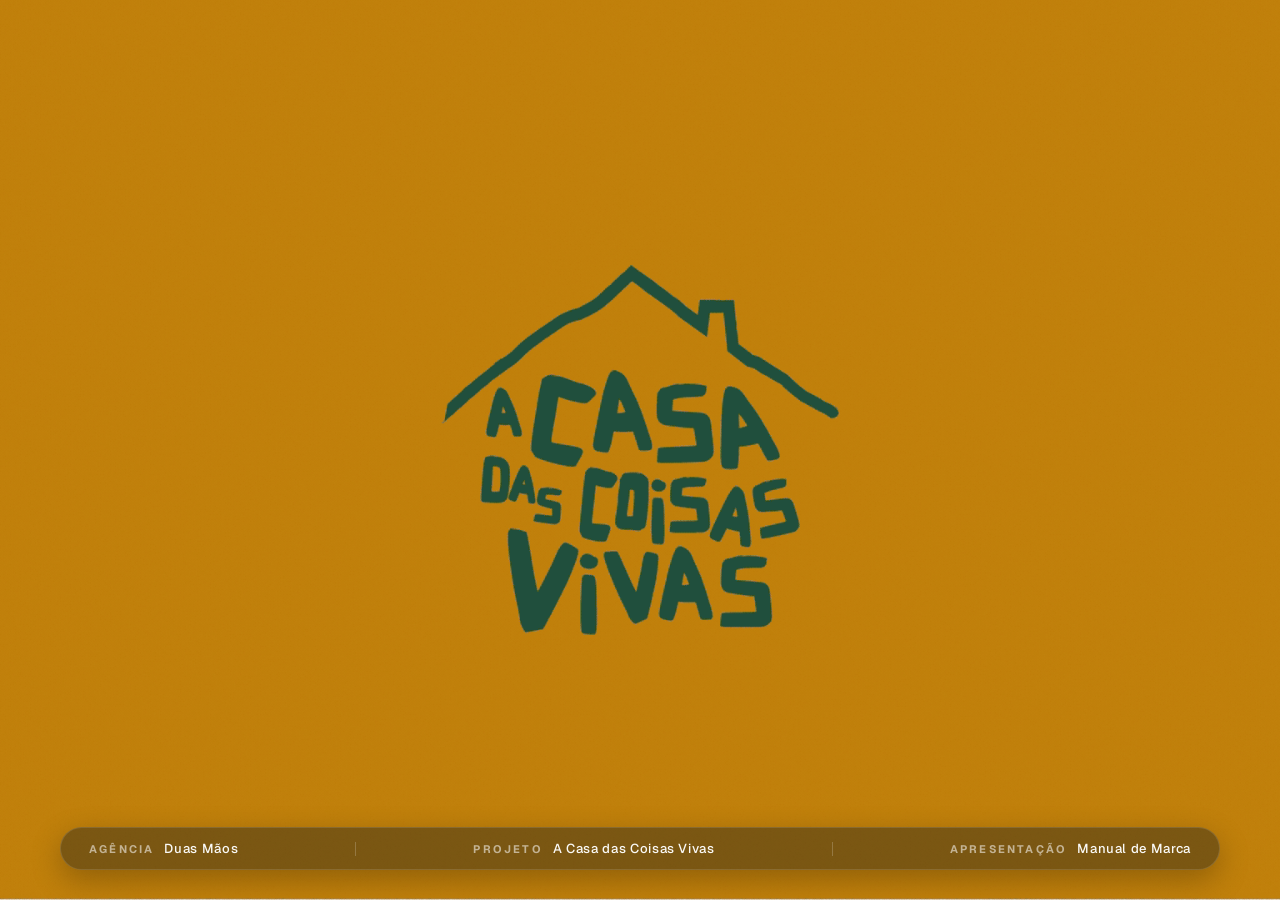
==== commit f154a048: "feat: redesign editorial das paginas de texto com fotos conceito, simplificacao do drive e encerrame" ====
--- a/apresentacao-standalone.html
+++ b/apresentacao-standalone.html
@@ -67,82 +67,90 @@
             <h2 class="index-title">Estrutura da Apresentação</h2>
             <div class="index-grid" style="grid-template-columns: repeat(2, 1fr); gap: 8px 30px;">
               <div class="index-column" style="gap: 6px;">
-                <div class="index-item" data-target="2">
+                <div class="index-item" data-target="slide-03">
                   <span class="index-num">01</span>
-                  <span class="index-name">Introdução</span>
-                </div>
-                <div class="index-item" data-target="3">
+                  <span class="index-name">Sobre este Manual</span>
+                </div>
+                <div class="index-item" data-target="slide-04">
                   <span class="index-num">02</span>
-                  <span class="index-name">O que é a Casa das Coisas Vivas?</span>
-                </div>
-                <div class="index-item" data-target="4">
+                  <span class="index-name">O que é a Casa</span>
+                </div>
+                <div class="index-item" data-target="slide-05">
                   <span class="index-num">03</span>
                   <span class="index-name">Essência da Marca</span>
                 </div>
-                <div class="index-item" data-target="5">
+                <div class="index-item" data-target="slide-06">
                   <span class="index-num">04</span>
-                  <span class="index-name">Valores</span>
-                </div>
-                <div class="index-item" data-target="6">
+                  <span class="index-name">Valores da Casa</span>
+                </div>
+                <div class="index-item" data-target="slide-conceito-nome">
                   <span class="index-num">05</span>
                   <span class="index-name">Conceito e Nome</span>
                 </div>
-                <div class="index-item" data-target="7">
+                <div class="index-item" data-target="slide-glossario">
                   <span class="index-num">06</span>
                   <span class="index-name">Glossário da Casa</span>
                 </div>
-                <div class="index-item" data-target="8">
+                <div class="index-item" data-target="slide-07">
                   <span class="index-num">07</span>
                   <span class="index-name">Públicos &amp; Moradoras</span>
                 </div>
-                <div class="index-item" data-target="9">
+                <div class="index-item" data-target="slide-08">
                   <span class="index-num">08</span>
                   <span class="index-name">DNA da Marca</span>
                 </div>
-                <div class="index-item" data-target="10">
+                <div class="index-item" data-target="slide-bandeiras">
                   <span class="index-num">09</span>
-                  <span class="index-name">Bandeiras e Manifesto</span>
-                </div>
-                <div class="index-item" data-target="11">
+                  <span class="index-name">Bandeiras da Casa</span>
+                </div>
+                <div class="index-item" data-target="slide-manifesto">
                   <span class="index-num">10</span>
+                  <span class="index-name">Manifesto da Casa</span>
+                </div>
+              </div>
+              <div class="index-column" style="gap: 6px;">
+                <div class="index-item highlight-item" data-target="slide-posicionamento">
+                  <span class="index-num">11</span>
                   <span class="index-name">Posicionamento</span>
                 </div>
-              </div>
-              <div class="index-column" style="gap: 6px;">
-                <div class="index-item highlight-item" data-target="12">
-                  <span class="index-num">11</span>
+                <div class="index-item highlight-item" data-target="slide-09">
+                  <span class="index-num">12</span>
                   <span class="index-name">Voz e Linguagem</span>
                 </div>
-                <div class="index-item highlight-item" data-target="13">
-                  <span class="index-num">12</span>
+                <div class="index-item highlight-item" data-target="slide-comodos">
+                  <span class="index-num">13</span>
                   <span class="index-name">Os Cômodos da Casa</span>
                 </div>
-                <div class="index-item highlight-item" data-target="14">
-                  <span class="index-num">13</span>
+                <div class="index-item highlight-item" data-target="slide-pontos-contato">
+                  <span class="index-num">14</span>
                   <span class="index-name">Pontos de Contato com a Marca</span>
                 </div>
-                <div class="index-item highlight-item" data-target="15">
-                  <span class="index-num">14</span>
+                <div class="index-item highlight-item" data-target="slide-11">
+                  <span class="index-num">15</span>
                   <span class="index-name">Paleta de Cores Oficial</span>
                 </div>
-                <div class="index-item highlight-item" data-target="17">
-                  <span class="index-num">15</span>
-                  <span class="index-name">Sistema Tipográfico</span>
-                </div>
-                <div class="index-item highlight-item" data-target="19">
+                <div class="index-item highlight-item" data-target="slide-12">
                   <span class="index-num">16</span>
-                  <span class="index-name">Logomarca &amp; Assinatura</span>
-                </div>
-                <div class="index-item highlight-item" data-target="22">
+                  <span class="index-name">Fontes &amp; Tipografia</span>
+                </div>
+                <div class="index-item highlight-item" data-target="slide-logomarca">
                   <span class="index-num">17</span>
-                  <span class="index-name">Aplicações da Marca</span>
-                </div>
-                <div class="index-item highlight-item" data-target="23">
+                  <span class="index-name">Logomarca &amp; Assinaturas</span>
+                </div>
+                <div class="index-item highlight-item" data-target="slide-1015-gallery">
                   <span class="index-num">18</span>
+                  <span class="index-name">Aplicações em Mockups</span>
+                </div>
+                <div class="index-item highlight-item" data-target="slide-17">
+                  <span class="index-num">19</span>
                   <span class="index-name">Guia de Arquivos &amp; Drive</span>
                 </div>
-              </div>
-            </div></div>
+                <div class="index-item highlight-item" data-target="slide-18">
+                  <span class="index-num">20</span>
+                  <span class="index-name">Encerramento</span>
+                </div>
+              </div>
+            </div>
           </div>
         </section>
 
@@ -209,7 +217,7 @@
             
             <!-- Coluna Vertical Full Height (Esq) -->
             <div class="editorial-image-column-left" style="flex: 0 0 440px; height: 100%; position: relative; overflow: hidden;">
-              <img src="./assets/img/04_mockups/livro-capa-dura.png" alt="A Casa das Coisas Vivas — O que tem de vida lá?" style="width: 100%; height: 100%; object-fit: cover; object-position: center;">
+              <img src="./assets/img/03_fotos_conceito/SVG/Prancheta 4.svg" alt="A Casa das Coisas Vivas — O que tem de vida lá?" style="width: 100%; height: 100%; object-fit: cover; object-position: center;">
             </div>
 
             <!-- Painel de Texto Editorial (Dir) -->
@@ -286,1330 +294,929 @@
             </div>
 
             <!-- Banner Editorial Horizontal na Parte de Baixo -->
-            <div class="dna-bottom-banner-container" style="height: 180px; margin-top: 0; box-shadow: 0 10px 28px rgba(28, 38, 43, 0.08); border: 1px solid rgba(20, 82, 62, 0.12);">
-              <img src="./assets/img/04_mockups/fabric-bag-on-green-background-top-view.png" alt="A Casa das Coisas Vivas — Essência da Marca" class="dna-bottom-banner-img" style="object-position: center 35%;">
-            </div>
-
-          </div>
-        </section>
-
-        <!-- ==================== SEÇÃO 04: VALORES ==================== -->
+            <div class="dna-bottom-banner-container" style="height: 180px; margin-top: 0; box-shadow: 0 10px 28px rgba(28, 38, 43, 0.08); border: 1px solid rgba(20, 82, 62, 0.12); position: relative; overflow: hidden;">
+              <img src="./assets/img/03_fotos_conceito/SVG/Prancheta 8.svg" alt="A Casa das Coisas Vivas — Essência da Marca" class="dna-bottom-banner-img" style="width: 100%; height: 100%; object-fit: cover; object-position: center 50%;">
+            </div>
+
+          </div>
+        </section>
+
+        <!-- ==================== SEÇÃO 04: VALORES (EDITORIAL COLUNA VERTICAL) ==================== -->
         <section class="slide future" id="slide-06" data-theme="sand-paper">
-          <div class="slide-content" style="box-sizing: border-box; width: 100%; height: 100%; padding: 42px 75px; display: flex; flex-direction: column; justify-content: center;">
-            
-            <!-- Cabeçalho Editorial -->
+          <div class="slide-content editorial-vertical-col-layout">
+            
+            <!-- Painel de Texto Editorial (Esq) -->
+            <div class="editorial-text-panel" style="padding: 40px 65px; display: flex; flex-direction: column; justify-content: center; height: 100%; box-sizing: border-box; overflow-y: auto;">
+              <div class="section-tag" style="border-color: #14523E; color: #14523E; margin-bottom: 10px;">04 , Valores da Casa</div>
+              <h2 class="editorial-eyebrow-large" style="color: #14523E; font-size: 32px; margin-bottom: 4px; font-weight: 400; font-style: italic; font-family: var(--font-dir-a-title);">Princípios vivos e sustentados</h2>
+              <h3 class="editorial-heading-huge" style="font-size: 42px; line-height: 1.15; margin-bottom: 20px; color: #1C262B; letter-spacing: -0.02em; font-family: var(--font-dir-a-title);">O que nos guia no dia a dia.</h3>
+              
+              <div style="display: grid; grid-template-columns: 1fr 1fr; gap: 28px; margin-bottom: 18px;">
+                <div style="display: flex; flex-direction: column; gap: 14px;">
+                  <div>
+                    <div style="display: flex; align-items: center; gap: 8px; margin-bottom: 4px;">
+                      <span style="font-size: 10px; font-weight: 800; color: #14523E; background: rgba(20, 82, 62, 0.1); padding: 2px 7px; border-radius: 10px;">01</span>
+                      <strong style="font-size: 15px; color: #1C262B; font-weight: 700;">Singularidade</strong>
+                    </div>
+                    <p style="font-size: 13.5px; line-height: 1.5; color: #303437; margin: 0 0 3px 0; font-weight: 400;">“Existe uma parte da psicóloga que você é que nenhum livro decide por você.”</p>
+                    <span style="font-size: 12px; color: #727160; display: block;">Prática: Nenhuma abordagem é ensinada como regra absoluta.</span>
+                  </div>
+
+                  <div>
+                    <div style="display: flex; align-items: center; gap: 8px; margin-bottom: 4px;">
+                      <span style="font-size: 10px; font-weight: 800; color: #F76E69; background: rgba(247, 110, 105, 0.12); padding: 2px 7px; border-radius: 10px;">02</span>
+                      <strong style="font-size: 15px; color: #1C262B; font-weight: 700;">Pertencimento</strong>
+                    </div>
+                    <p style="font-size: 13.5px; line-height: 1.5; color: #303437; margin: 0 0 3px 0; font-weight: 400;">“Um ambiente seguro o bastante para criar intimidade e acolhimento.”</p>
+                    <span style="font-size: 12px; color: #727160; display: block;">Prática: Acolhimento, escuta, trocas abertas e diálogo sincero.</span>
+                  </div>
+
+                  <div>
+                    <div style="display: flex; align-items: center; gap: 8px; margin-bottom: 4px;">
+                      <span style="font-size: 10px; font-weight: 800; color: #EEA110; background: rgba(238, 161, 16, 0.14); padding: 2px 7px; border-radius: 10px;">03</span>
+                      <strong style="font-size: 15px; color: #1C262B; font-weight: 700;">Movimento</strong>
+                    </div>
+                    <p style="font-size: 13.5px; line-height: 1.5; color: #303437; margin: 0 0 3px 0; font-weight: 400;">“O que está vivo tem ritmo próprio, muda, experimenta e se transforma.”</p>
+                    <span style="font-size: 12px; color: #727160; display: block;">Prática: Programação que se renova; cômodos que abrem conversas.</span>
+                  </div>
+                </div>
+
+                <div style="display: flex; flex-direction: column; gap: 14px;">
+                  <div>
+                    <div style="display: flex; align-items: center; gap: 8px; margin-bottom: 4px;">
+                      <span style="font-size: 10px; font-weight: 800; color: #235B9F; background: rgba(35, 91, 159, 0.12); padding: 2px 7px; border-radius: 10px;">04</span>
+                      <strong style="font-size: 15px; color: #1C262B; font-weight: 700;">Potência compartilhada</strong>
+                    </div>
+                    <p style="font-size: 13.5px; line-height: 1.5; color: #303437; margin: 0 0 3px 0; font-weight: 400;">“A Rapha não quer se destacar sozinha: o brilho é de todas.”</p>
+                    <span style="font-size: 12px; color: #727160; display: block;">Prática: Projetos, parcerias e indicações circulam entre moradoras.</span>
+                  </div>
+
+                  <div>
+                    <div style="display: flex; align-items: center; gap: 8px; margin-bottom: 4px;">
+                      <span style="font-size: 10px; font-weight: 800; color: #14523E; background: rgba(20, 82, 62, 0.1); padding: 2px 7px; border-radius: 10px;">05</span>
+                      <strong style="font-size: 15px; color: #1C262B; font-weight: 700;">Pensamento crítico</strong>
+                    </div>
+                    <p style="font-size: 13.5px; line-height: 1.5; color: #303437; margin: 0 0 3px 0; font-weight: 400;">“Falar de tudo para pensar melhor a vida e a profissão.”</p>
+                    <span style="font-size: 12px; color: #727160; display: block;">Prática: Dinheiro, IA, arte, clínica e teoria cabem na mesma mesa.</span>
+                  </div>
+
+                  <div>
+                    <div style="display: flex; align-items: center; gap: 8px; margin-bottom: 4px;">
+                      <span style="font-size: 10px; font-weight: 800; color: #F76E69; background: rgba(247, 110, 105, 0.12); padding: 2px 7px; border-radius: 10px;">06</span>
+                      <strong style="font-size: 15px; color: #1C262B; font-weight: 700;">Cuidado entre pares</strong>
+                    </div>
+                    <p style="font-size: 13.5px; line-height: 1.5; color: #303437; margin: 0 0 3px 0; font-weight: 400;">“Se trabalhamos com saúde mental, ela começa entre nós.”</p>
+                    <span style="font-size: 12px; color: #727160; display: block;">Prática: Espaço de acolhimento mútuo e sustentação profissional.</span>
+                  </div>
+                </div>
+              </div>
+
+              <!-- Destaque Afetivo dos Valores -->
+              <div style="background: rgba(238, 161, 16, 0.08); border-left: 4px solid #EEA110; padding: 12px 18px; border-radius: 6px; margin-bottom: 14px;">
+                <p style="font-size: 14px; font-weight: 500; color: #1C262B; line-height: 1.45; margin: 0;">
+                  Valores na Casa não são slogans para a parede: são a forma viva como recebemos, servimos o café e construímos cada encontro. <span style="color: #EEA110;">☕</span>
+                </p>
+              </div>
+
+              <div class="editorial-closing" style="margin-top: 6px; padding-top: 12px; border-top: 1px solid rgba(0,0,0,0.08); display: flex; justify-content: space-between; align-items: center;">
+                <span class="closing-phrase" style="font-size: 13.5px; font-style: italic; color: #14523E; font-family: var(--font-dir-a-title);">Se trabalhamos com saúde mental, ela começa entre nós.</span>
+                <span class="closing-signature" style="font-size: 12px; color: #727160;">Valores da Casa • A Casa das Coisas Vivas</span>
+              </div>
+            </div>
+
+            <!-- Coluna Vertical Full Height (Dir) -->
+            <div class="editorial-image-column" style="flex: 0 0 440px; height: 100%; position: relative; overflow: hidden;">
+              <img src="./assets/img/03_fotos_conceito/SVG/Prancheta 5.svg" alt="A Casa das Coisas Vivas — Valores e Rituais" style="width: 100%; height: 100%; object-fit: cover; object-position: center;">
+            </div>
+
+          </div>
+        </section>
+
+        <!-- ==================== SEÇÃO 05: CONCEITO E NOME (EDITORIAL COLUNA VERTICAL) ==================== -->
+        <section class="slide future" id="slide-conceito-nome" data-theme="off-white">
+          <div class="slide-content editorial-vertical-col-layout">
+            
+            <!-- Coluna Vertical Full Height (Esq) -->
+            <div class="editorial-image-column-left" style="flex: 0 0 440px; height: 100%; position: relative; overflow: hidden;">
+              <img src="./assets/img/03_fotos_conceito/SVG/Prancheta 7.svg" alt="A Casa e as Coisas Vivas — Movimento e Estrutura" style="width: 100%; height: 100%; object-fit: cover; object-position: center;">
+            </div>
+
+            <!-- Painel de Texto Editorial (Dir) -->
+            <div class="editorial-text-panel" style="padding: 40px 65px; display: flex; flex-direction: column; justify-content: center; height: 100%; box-sizing: border-box; overflow-y: auto;">
+              <div class="section-tag" style="border-color: #14523E; color: #14523E; margin-bottom: 10px;">05 , Conceito e Nome</div>
+              <h2 class="editorial-eyebrow-large" style="color: #14523E; font-size: 32px; margin-bottom: 4px; font-weight: 400; font-style: italic; font-family: var(--font-dir-a-title);">A harmonia de dois propósitos</h2>
+              <h3 class="editorial-heading-huge" style="font-size: 42px; line-height: 1.15; margin-bottom: 18px; color: #1C262B; letter-spacing: -0.02em; font-family: var(--font-dir-a-title);">Casa e Coisas Vivas.</h3>
+              
+              <div style="background: rgba(20, 82, 62, 0.05); border-left: 4px solid #14523E; border-radius: 8px; padding: 12px 18px; margin-bottom: 18px;">
+                <p style="font-size: 14.5px; line-height: 1.55; color: #1C262B; margin: 0; font-weight: 400;">
+                  O nome junta dois propósitos que se completam: <strong>Casa</strong> é estrutura, segurança e pertencimento; <strong>Coisas Vivas</strong> é movimento, liberdade e criação. A marca inteira se constrói no equilíbrio perfeito entre os dois.
+                </p>
+              </div>
+
+              <div style="display: grid; grid-template-columns: 1fr 1fr; gap: 28px; margin-bottom: 18px;">
+                <!-- Coluna A Casa -->
+                <div style="display: flex; flex-direction: column; gap: 10px; background: rgba(20, 82, 62, 0.03); padding: 16px; border-radius: 8px; border-top: 3px solid #14523E;">
+                  <div style="display: flex; align-items: center; gap: 6px;">
+                    <span style="display: inline-block; width: 7px; height: 7px; border-radius: 50%; background: #14523E;"></span>
+                    <strong style="font-size: 14px; text-transform: uppercase; letter-spacing: 0.1em; color: #14523E;">A Casa <span style="font-weight: 400; text-transform: none; opacity: 0.8;">(Estrutura)</span></strong>
+                  </div>
+                  <p style="font-size: 13px; line-height: 1.5; color: #303437; margin: 0;"><strong>O que oferece:</strong> Ambiente, chão seguro, acolhimento e proteção de base.</p>
+                  <p style="font-size: 13px; line-height: 1.5; color: #14523E; font-style: italic; margin: 0;"><strong>Sensação:</strong> “Aqui eu posso ficar. Aqui estou segura.”</p>
+                  <p style="font-size: 13px; line-height: 1.5; color: #303437; margin: 0;"><strong>Na comunicação:</strong> Convite, acolhimento e regras de convivência claras.</p>
+                  <p style="font-size: 13px; line-height: 1.5; color: #303437; margin: 0;"><strong>No visual:</strong> Logo construído, formas sólidas e grid organizado.</p>
+                </div>
+
+                <!-- Coluna As Coisas Vivas -->
+                <div style="display: flex; flex-direction: column; gap: 10px; background: rgba(247, 110, 105, 0.04); padding: 16px; border-radius: 8px; border-top: 3px solid #F76E69;">
+                  <div style="display: flex; align-items: center; gap: 6px;">
+                    <span style="display: inline-block; width: 7px; height: 7px; border-radius: 50%; background: #F76E69;"></span>
+                    <strong style="font-size: 14px; text-transform: uppercase; letter-spacing: 0.1em; color: #F76E69;">As Coisas Vivas <span style="font-weight: 400; text-transform: none; opacity: 0.85;">(Movimento)</span></strong>
+                  </div>
+                  <p style="font-size: 13px; line-height: 1.5; color: #303437; margin: 0;"><strong>O que oferece:</strong> Liberdade expressiva, experimentação e transformação.</p>
+                  <p style="font-size: 13px; line-height: 1.5; color: #A64434; font-style: italic; margin: 0;"><strong>Sensação:</strong> “Aqui alguma coisa se move. Aqui posso inventar.”</p>
+                  <p style="font-size: 13px; line-height: 1.5; color: #303437; margin: 0;"><strong>Na comunicação:</strong> Perguntas inesperadas, inquietação e temas vivos.</p>
+                  <p style="font-size: 13px; line-height: 1.5; color: #303437; margin: 0;"><strong>No visual:</strong> Cor viva nos detalhes, tipografia expressiva e contraste.</p>
+                </div>
+              </div>
+
+              <!-- Destaque Conceitual -->
+              <div style="background: rgba(247, 110, 105, 0.08); border-left: 4px solid #F76E69; padding: 12px 18px; border-radius: 6px; margin-bottom: 14px;">
+                <p style="font-size: 14px; font-weight: 500; color: #14523E; line-height: 1.45; margin: 0;">
+                  A Casa oferece a solidez do abrigo para que as Coisas Vivas possam brotar, se desordenar e florescer em liberdade. <span style="color: #F76E69;">🌿</span>
+                </p>
+              </div>
+
+              <div class="editorial-closing" style="margin-top: 6px; padding-top: 12px; border-top: 1px solid rgba(0,0,0,0.08); display: flex; justify-content: space-between; align-items: center;">
+                <span class="closing-phrase" style="font-size: 13.5px; font-style: italic; color: #14523E; font-family: var(--font-dir-a-title);">Estrutura para acolher • Liberdade para criar</span>
+                <span class="closing-signature" style="font-size: 12px; color: #727160;">Conceito e Nome • A Casa das Coisas Vivas</span>
+              </div>
+            </div>
+
+          </div>
+        </section>
+
+        <!-- ==================== SEÇÃO 06: GLOSSÁRIO DA CASA (EDITORIAL COLUNA VERTICAL) ==================== -->
+        <section class="slide future" id="slide-glossario" data-theme="sand-paper">
+          <div class="slide-content editorial-vertical-col-layout">
+            
+            <!-- Painel de Texto Editorial (Esq) -->
+            <div class="editorial-text-panel" style="padding: 40px 65px; display: flex; flex-direction: column; justify-content: center; height: 100%; box-sizing: border-box; overflow-y: auto;">
+              <div class="section-tag" style="border-color: #14523E; color: #14523E; margin-bottom: 10px;">06 , Glossário da Casa</div>
+              <h2 class="editorial-eyebrow-large" style="color: #14523E; font-size: 32px; margin-bottom: 4px; font-weight: 400; font-style: italic; font-family: var(--font-dir-a-title);">Linguagem e pertencimento</h2>
+              <h3 class="editorial-heading-huge" style="font-size: 42px; line-height: 1.15; margin-bottom: 18px; color: #1C262B; letter-spacing: -0.02em; font-family: var(--font-dir-a-title);">As palavras que habitam a Casa.</h3>
+              
+              <div style="display: grid; grid-template-columns: 1fr 1fr; gap: 26px; margin-bottom: 18px;">
+                <div style="display: flex; flex-direction: column; gap: 12px;">
+                  <div>
+                    <div style="display: flex; align-items: baseline; gap: 6px; margin-bottom: 2px;">
+                      <strong style="font-size: 15px; color: #14523E; font-weight: 700;">Moradora</strong>
+                      <span style="font-size: 11px; color: #727160; font-style: italic;">subst. fem.</span>
+                    </div>
+                    <p style="font-size: 13px; line-height: 1.45; color: #303437; margin: 0;">Quem faz parte da comunidade. Não é aluna nem cliente: é alguém que habita a Casa com sua história e presença ativa.</p>
+                  </div>
+
+                  <div>
+                    <div style="display: flex; align-items: baseline; gap: 6px; margin-bottom: 2px;">
+                      <strong style="font-size: 15px; color: #F76E69; font-weight: 700;">Anfitriã</strong>
+                      <span style="font-size: 11px; color: #727160; font-style: italic;">subst. fem.</span>
+                    </div>
+                    <p style="font-size: 13px; line-height: 1.45; color: #303437; margin: 0;">O papel da Raphaela. Quem abre a porta, prepara o terreno e acolhe, sem se colocar em pedestal ou lugar de saber único.</p>
+                  </div>
+
+                  <div>
+                    <div style="display: flex; align-items: baseline; gap: 6px; margin-bottom: 2px;">
+                      <strong style="font-size: 15px; color: #EEA110; font-weight: 700;">Cômodo</strong>
+                      <span style="font-size: 11px; color: #727160; font-style: italic;">subst. masc.</span>
+                    </div>
+                    <p style="font-size: 13px; line-height: 1.45; color: #303437; margin: 0;">Eixo temático de encontros e experiências. Território nomeado da vida real (da cozinha ao porão, da sala ao quintal).</p>
+                  </div>
+
+                  <div>
+                    <div style="display: flex; align-items: baseline; gap: 6px; margin-bottom: 2px;">
+                      <strong style="font-size: 15px; color: #235B9F; font-weight: 700;">Temporada</strong>
+                      <span style="font-size: 11px; color: #727160; font-style: italic;">subst. fem.</span>
+                    </div>
+                    <p style="font-size: 13px; line-height: 1.45; color: #303437; margin: 0;">Ciclo de participação e programação viva, respeitando os tempos de entrada, pausa e renovação das moradoras.</p>
+                  </div>
+                </div>
+
+                <div style="display: flex; flex-direction: column; gap: 12px;">
+                  <div>
+                    <div style="display: flex; align-items: baseline; gap: 6px; margin-bottom: 2px;">
+                      <strong style="font-size: 15px; color: #F76E69; font-weight: 700;">Visitantes</strong>
+                      <span style="font-size: 11px; color: #727160; font-style: italic;">subst. fem. pl.</span>
+                    </div>
+                    <p style="font-size: 13px; line-height: 1.45; color: #303437; margin: 0;">Convidadas especiais: artistas, escritoras e pesquisadoras que chegam para ampliar o mundo e trazer outras vozes.</p>
+                  </div>
+
+                  <div>
+                    <div style="display: flex; align-items: baseline; gap: 6px; margin-bottom: 2px;">
+                      <strong style="font-size: 15px; color: #EEA110; font-weight: 700;">Mala</strong>
+                      <span style="font-size: 11px; color: #727160; font-style: italic;">subst. fem.</span>
+                    </div>
+                    <p style="font-size: 13px; line-height: 1.45; color: #303437; margin: 0;">A bagagem singular que cada uma traz: memórias, perguntas, dúvidas, vivências e saberes próprios.</p>
+                  </div>
+
+                  <div>
+                    <div style="display: flex; align-items: baseline; gap: 6px; margin-bottom: 2px;">
+                      <strong style="font-size: 15px; color: #14523E; font-weight: 700;">Habitar</strong>
+                      <span style="font-size: 11px; color: #727160; font-style: italic;">verbo intrans.</span>
+                    </div>
+                    <p style="font-size: 13px; line-height: 1.45; color: #303437; margin: 0;">Estar de corpo inteiro, participar ativamente da Casa e ocupar o seu próprio espaço sem precisar ter tudo resolvido.</p>
+                  </div>
+                </div>
+              </div>
+
+              <!-- Destaque Afetivo do Glossário -->
+              <div style="background: rgba(20, 82, 62, 0.06); border-left: 4px solid #14523E; padding: 12px 18px; border-radius: 6px; margin-bottom: 14px;">
+                <p style="font-size: 14px; font-weight: 500; color: #14523E; line-height: 1.45; margin: 0;">
+                  Substituímos o vocabulário de consumo e mentoria pela linguagem afetiva e acolhedora de uma casa viva. <span style="color: #14523E;">🏡</span>
+                </p>
+              </div>
+
+              <div class="editorial-closing" style="margin-top: 6px; padding-top: 12px; border-top: 1px solid rgba(0,0,0,0.08); display: flex; justify-content: space-between; align-items: center;">
+                <span class="closing-phrase" style="font-size: 13.5px; font-style: italic; color: #14523E; font-family: var(--font-dir-a-title);">Traga sua mala. Pode entrar.</span>
+                <span class="closing-signature" style="font-size: 12px; color: #727160;">Glossário Afetivo • A Casa das Coisas Vivas</span>
+              </div>
+            </div>
+
+            <!-- Coluna Vertical Full Height (Dir) -->
+            <div class="editorial-image-column" style="flex: 0 0 440px; height: 100%; position: relative; overflow: hidden;">
+              <img src="./assets/img/03_fotos_conceito/SVG/Prancheta 4.svg" alt="Glossário da Casa — Linguagem e Acolhimento" style="width: 100%; height: 100%; object-fit: cover; object-position: center;">
+            </div>
+
+          </div>
+        </section>
+
+        <!-- ==================== SEÇÃO 07: PÚBLICOS & MORADORAS (EDITORIAL COLUNA VERTICAL) ==================== -->
+        <section class="slide future" id="slide-07" data-theme="off-white">
+          <div class="slide-content editorial-vertical-col-layout">
+            
+            <!-- Coluna Vertical Full Height (Esq) -->
+            <div class="editorial-image-column-left" style="flex: 0 0 440px; height: 100%; position: relative; overflow: hidden;">
+              <img src="./assets/img/03_fotos_conceito/SVG/Prancheta 6.svg" alt="Públicos da Casa — Encontro entre Mulheres Psicólogas" style="width: 100%; height: 100%; object-fit: cover; object-position: center;">
+            </div>
+
+            <!-- Painel de Texto Editorial (Dir) -->
+            <div class="editorial-text-panel" style="padding: 38px 60px; display: flex; flex-direction: column; justify-content: center; height: 100%; box-sizing: border-box; overflow-y: auto;">
+              <div class="section-tag" style="border-color: #14523E; color: #14523E; margin-bottom: 10px;">07 , Públicos da Casa</div>
+              <h2 class="editorial-eyebrow-large" style="color: #14523E; font-size: 32px; margin-bottom: 4px; font-weight: 400; font-style: italic; font-family: var(--font-dir-a-title);">Para quem a porta está aberta</h2>
+              <h3 class="editorial-heading-huge" style="font-size: 40px; line-height: 1.15; margin-bottom: 18px; color: #1C262B; letter-spacing: -0.02em; font-family: var(--font-dir-a-title);">Públicos &amp; Moradoras.</h3>
+              
+              <div style="display: grid; grid-template-columns: 1fr 1fr; gap: 24px; margin-bottom: 16px;">
+                <!-- Coluna 1: Os Três Públicos -->
+                <div style="display: flex; flex-direction: column; gap: 12px;">
+                  <span style="font-size: 11px; font-weight: 800; letter-spacing: 0.14em; text-transform: uppercase; color: #14523E;">Três públicos prioritários</span>
+                  
+                  <div style="background: rgba(20, 82, 62, 0.04); padding: 10px 14px; border-radius: 8px; border-left: 3px solid #14523E;">
+                    <div style="display: flex; align-items: baseline; justify-content: space-between; margin-bottom: 2px;">
+                      <strong style="font-size: 13.5px; color: #1C262B;">1. Psicólogas (moradoras)</strong>
+                      <span style="font-size: 10px; color: #14523E; font-weight: 700;">Prioridade 01</span>
+                    </div>
+                    <p style="font-size: 12px; line-height: 1.45; color: #303437; margin: 0 0 4px 0;">Mulheres psicólogas com foco inicial em Porto Alegre que buscam conversa, troca, intimidade e espaço autoral.</p>
+                    <span style="font-size: 11.5px; color: #14523E; font-style: italic;">“Encontrei meu lugar. É acessível, é para mim também.”</span>
+                  </div>
+
+                  <div style="background: rgba(76, 100, 112, 0.04); padding: 10px 14px; border-radius: 8px; border-left: 3px solid #4C6470;">
+                    <div style="display: flex; align-items: baseline; justify-content: space-between; margin-bottom: 2px;">
+                      <strong style="font-size: 13.5px; color: #1C262B;">2. Empresas e marcas</strong>
+                      <span style="font-size: 10px; color: #4C6470; font-weight: 700;">Prioridade 02</span>
+                    </div>
+                    <p style="font-size: 12px; line-height: 1.45; color: #303437; margin: 0 0 4px 0;">Organizações que buscam psicólogas com repertório, sensibilidade e presença para projetos e programas internos.</p>
+                    <span style="font-size: 11.5px; color: #4C6470; font-style: italic;">“Que criativo. Quero minha marca crescendo com essa comunidade.”</span>
+                  </div>
+
+                  <div style="background: rgba(114, 113, 96, 0.04); padding: 10px 14px; border-radius: 8px; border-left: 3px solid #727160;">
+                    <div style="display: flex; align-items: baseline; justify-content: space-between; margin-bottom: 2px;">
+                      <strong style="font-size: 13.5px; color: #1C262B;">3. Visitantes</strong>
+                      <span style="font-size: 10px; color: #727160; font-weight: 700;">Prioridade 03</span>
+                    </div>
+                    <p style="font-size: 12px; line-height: 1.45; color: #303437; margin: 0 0 4px 0;">Artistas, escritoras e pesquisadoras com histórias ricas em busca de um território qualificado para ser ouvida.</p>
+                    <span style="font-size: 11.5px; color: #727160; font-style: italic;">“Esse grupo pensa diferente; quero participar.”</span>
+                  </div>
+                </div>
+
+                <!-- Coluna 2: Retrato da Moradora & Sensações -->
+                <div style="display: flex; flex-direction: column; gap: 12px;">
+                  <span style="font-size: 11px; font-weight: 800; letter-spacing: 0.14em; text-transform: uppercase; color: #14523E;">Retrato da moradora &amp; sensações</span>
+                  
+                  <div style="background: #FFFFFF; border: 1px solid rgba(20, 82, 62, 0.1); padding: 11px 14px; border-radius: 8px;">
+                    <strong style="font-size: 12.5px; color: #1C262B; display: block; margin-bottom: 4px;">Quem habita a Casa:</strong>
+                    <p style="font-size: 11.5px; line-height: 1.45; color: #303437; margin: 0 0 4px 0;">
+                      Estudou muito sobre como "deveria" ser psicóloga e ainda duvida da sua singularidade. Sente a distância entre quem trabalha e quem vive; busca conversa sincera, tempo para maturar ideias e parcerias além do consultório.
+                    </p>
+                  </div>
+
+                  <div style="display: flex; flex-direction: column; gap: 5px;">
+                    <div style="background: #FFFFFF; border-left: 3px solid #14523E; padding: 5px 10px; border-radius: 4px; font-size: 11.5px; color: #1C262B;">
+                      <strong style="color: #14523E;">Reconhecimento:</strong> <em>“Isso que ela escreveu sou eu.”</em>
+                    </div>
+                    <div style="background: #FFFFFF; border-left: 3px solid #14523E; padding: 5px 10px; border-radius: 4px; font-size: 11.5px; color: #1C262B;">
+                      <strong style="color: #14523E;">Alívio &amp; Permissão:</strong> <em>“Ufa, esse lugar existe. Dá para entrar sem ter tudo resolvido.”</em>
+                    </div>
+                    <div style="background: #FFFFFF; border-left: 3px solid #14523E; padding: 5px 10px; border-radius: 4px; font-size: 11.5px; color: #1C262B;">
+                      <strong style="color: #14523E;">Pertencimento &amp; Circulação:</strong> <em>“Encontrei meu lugar e lembramos umas das outras.”</em>
+                    </div>
+                  </div>
+                </div>
+              </div>
+
+              <!-- Destaque Afetivo -->
+              <div style="background: rgba(20, 82, 62, 0.06); border-left: 4px solid #14523E; padding: 10px 16px; border-radius: 6px; margin-bottom: 12px;">
+                <p style="font-size: 13.5px; font-weight: 500; color: #14523E; line-height: 1.45; margin: 0;">
+                  A Casa não fala com cargos ou currículos: fala com a mulher inteira que sustenta o ofício. <span style="color: #F76E69;">❤️</span>
+                </p>
+              </div>
+
+              <div class="editorial-closing" style="margin-top: 4px; padding-top: 10px; border-top: 1px solid rgba(0,0,0,0.08); display: flex; justify-content: space-between; align-items: center;">
+                <span class="closing-phrase" style="font-size: 13px; font-style: italic; color: #14523E; font-family: var(--font-dir-a-title);">A psicóloga e a mulher sentam à mesma mesa.</span>
+                <span class="closing-signature" style="font-size: 11.5px; color: #727160;">Públicos da Casa • A Casa das Coisas Vivas</span>
+              </div>
+            </div>
+
+          </div>
+        </section>
+
+        <!-- ==================== SEÇÃO 08: DNA DA MARCA (EDITORIAL COLUNA VERTICAL) ==================== -->
+        <section class="slide future" id="slide-08" data-theme="sand-paper">
+          <div class="slide-content editorial-vertical-col-layout">
+            
+            <!-- Painel de Texto Editorial (Esq) -->
+            <div class="editorial-text-panel" style="padding: 38px 60px; display: flex; flex-direction: column; justify-content: center; height: 100%; box-sizing: border-box; overflow-y: auto;">
+              <div class="section-tag" style="border-color: #14523E; color: #14523E; margin-bottom: 10px;">08 , DNA da Marca</div>
+              <h2 class="editorial-eyebrow-large" style="color: #14523E; font-size: 32px; margin-bottom: 4px; font-weight: 400; font-style: italic; font-family: var(--font-dir-a-title);">A postura autêntica da Casa</h2>
+              <h3 class="editorial-heading-huge" style="font-size: 40px; line-height: 1.15; margin-bottom: 18px; color: #1C262B; letter-spacing: -0.02em; font-family: var(--font-dir-a-title);">Personalidade &amp; Voz no Mundo.</h3>
+              
+              <div style="display: grid; grid-template-columns: 1.15fr 1fr; gap: 24px; margin-bottom: 16px;">
+                <!-- Coluna 1: Personalidade (A Casa é vs Sem cair em) -->
+                <div style="display: flex; flex-direction: column; gap: 7px;">
+                  <span style="font-size: 11px; font-weight: 800; letter-spacing: 0.14em; text-transform: uppercase; color: #14523E; margin-bottom: 2px;">Como nos posicionamos</span>
+                  
+                  <div style="display: flex; justify-content: space-between; align-items: baseline; padding: 5px 8px; border-bottom: 1px solid rgba(0,0,0,0.06);">
+                    <strong style="font-size: 13px; color: #14523E;">Acolhedora</strong>
+                    <span style="font-size: 12px; color: #727160;">sem ser maternal demais</span>
+                  </div>
+
+                  <div style="display: flex; justify-content: space-between; align-items: baseline; padding: 5px 8px; border-bottom: 1px solid rgba(0,0,0,0.06);">
+                    <strong style="font-size: 13px; color: #14523E;">Inventiva</strong>
+                    <span style="font-size: 12px; color: #727160;">sem ser excêntrica ou difícil</span>
+                  </div>
+
+                  <div style="display: flex; justify-content: space-between; align-items: baseline; padding: 5px 8px; border-bottom: 1px solid rgba(0,0,0,0.06);">
+                    <strong style="font-size: 13px; color: #14523E;">Íntima</strong>
+                    <span style="font-size: 12px; color: #727160;">sem exposição gratuita</span>
+                  </div>
+
+                  <div style="display: flex; justify-content: space-between; align-items: baseline; padding: 5px 8px; border-bottom: 1px solid rgba(0,0,0,0.06);">
+                    <strong style="font-size: 13px; color: #14523E;">Crítica</strong>
+                    <span style="font-size: 12px; color: #727160;">sem frieza acadêmica ou jargão</span>
+                  </div>
+
+                  <div style="display: flex; justify-content: space-between; align-items: baseline; padding: 5px 8px; border-bottom: 1px solid rgba(0,0,0,0.06);">
+                    <strong style="font-size: 13px; color: #14523E;">Espontânea</strong>
+                    <span style="font-size: 12px; color: #727160;">sem perder a organização</span>
+                  </div>
+
+                  <div style="display: flex; justify-content: space-between; align-items: baseline; padding: 5px 8px; border-bottom: 1px solid rgba(0,0,0,0.06);">
+                    <strong style="font-size: 13px; color: #14523E;">Afetiva e memorialista</strong>
+                    <span style="font-size: 12px; color: #727160;">sem nostalgia antiga ou kitsch</span>
+                  </div>
+
+                  <div style="display: flex; justify-content: space-between; align-items: baseline; padding: 5px 8px;">
+                    <strong style="font-size: 13px; color: #14523E;">Brasileira</strong>
+                    <span style="font-size: 12px; color: #727160;">sem regionalismo caricato</span>
+                  </div>
+                </div>
+
+                <!-- Coluna 2: 4 Frases que carregam o DNA -->
+                <div style="display: flex; flex-direction: column; gap: 8px;">
+                  <span style="font-size: 11px; font-weight: 800; letter-spacing: 0.14em; text-transform: uppercase; color: #14523E; margin-bottom: 2px;">Frases essenciais do DNA</span>
+                  
+                  <div style="background: #FFFFFF; border-left: 3px solid #14523E; padding: 8px 12px; border-radius: 6px;">
+                    <span style="font-size: 9px; font-weight: 800; letter-spacing: 0.14em; text-transform: uppercase; color: #14523E; display: block;">Assinatura</span>
+                    <strong style="font-size: 14px; color: #1C262B; font-style: italic; font-family: var(--font-dir-a-title);">“Pode entrar.”</strong>
+                  </div>
+
+                  <div style="background: #FFFFFF; border-left: 3px solid #F76E69; padding: 8px 12px; border-radius: 6px;">
+                    <span style="font-size: 9px; font-weight: 800; letter-spacing: 0.14em; text-transform: uppercase; color: #F76E69; display: block;">Frase-conceito</span>
+                    <strong style="font-size: 13px; color: #1C262B; font-style: italic;">“Uma profissão também pode ser uma coisa viva.”</strong>
+                  </div>
+
+                  <div style="background: #FFFFFF; border-left: 3px solid #235B9F; padding: 8px 12px; border-radius: 6px;">
+                    <span style="font-size: 9px; font-weight: 800; letter-spacing: 0.14em; text-transform: uppercase; color: #235B9F; display: block;">Posicionamento</span>
+                    <strong style="font-size: 13px; color: #1C262B; font-style: italic;">“Um lugar para pensar a vida em boa companhia.”</strong>
+                  </div>
+
+                  <div style="background: #FFFFFF; border-left: 3px solid #EEA110; padding: 8px 12px; border-radius: 6px;">
+                    <span style="font-size: 9px; font-weight: 800; letter-spacing: 0.14em; text-transform: uppercase; color: #EEA110; display: block;">Causa</span>
+                    <strong style="font-size: 13px; color: #1C262B; font-style: italic;">“Se trabalhamos com saúde mental, ela começa entre nós.”</strong>
+                  </div>
+                </div>
+              </div>
+
+              <!-- Destaque Afetivo -->
+              <div style="background: rgba(247, 110, 105, 0.08); border-left: 4px solid #F76E69; padding: 11px 16px; border-radius: 6px; margin-bottom: 12px;">
+                <p style="font-size: 13.5px; font-weight: 500; color: #14523E; line-height: 1.45; margin: 0;">
+                  Nossa personalidade é sustentada pelo equilíbrio: proximidade sem invasão, profundidade sem hermetismo. <span style="color: #F76E69;">✨</span>
+                </p>
+              </div>
+
+              <div class="editorial-closing" style="margin-top: 4px; padding-top: 10px; border-top: 1px solid rgba(0,0,0,0.08); display: flex; justify-content: space-between; align-items: center;">
+                <span class="closing-phrase" style="font-size: 13px; font-style: italic; color: #14523E; font-family: var(--font-dir-a-title);">Uma profissão também pode ser uma coisa viva.</span>
+                <span class="closing-signature" style="font-size: 11.5px; color: #727160;">DNA da Marca • A Casa das Coisas Vivas</span>
+              </div>
+            </div>
+
+            <!-- Coluna Vertical Full Height (Dir) -->
+            <div class="editorial-image-column" style="flex: 0 0 440px; height: 100%; position: relative; overflow: hidden;">
+              <img src="./assets/img/03_fotos_conceito/SVG/Prancheta 8.svg" alt="DNA da Marca — Vida Real, Vínculo e Quintal" style="width: 100%; height: 100%; object-fit: cover; object-position: center;">
+            </div>
+
+          </div>
+        </section>
+
+                <!-- ==================== SEÇÃO 09: BANDEIRAS DA CASA (EDITORIAL COLUNA VERTICAL) ==================== -->
+        <section class="slide future" id="slide-bandeiras" data-theme="off-white">
+          <div class="slide-content editorial-vertical-col-layout">
+            
+            <!-- Coluna Vertical Full Height (Esq) -->
+            <div class="editorial-image-column-left" style="flex: 0 0 440px; height: 100%; position: relative; overflow: hidden;">
+              <img src="./assets/img/03_fotos_conceito/SVG/Prancheta 6.svg" alt="Bandeiras e Princípios — Encontro e Comunidade" style="width: 100%; height: 100%; object-fit: cover; object-position: center;">
+            </div>
+
+            <!-- Painel de Texto Editorial (Dir) -->
+            <div class="editorial-text-panel" style="padding: 36px 60px; display: flex; flex-direction: column; justify-content: center; height: 100%; box-sizing: border-box; overflow-y: auto;">
+              <div class="section-tag" style="border-color: #14523E; color: #14523E; margin-bottom: 10px;">09 , Princípios e Compromissos</div>
+              <h2 class="editorial-eyebrow-large" style="color: #14523E; font-size: 32px; margin-bottom: 4px; font-weight: 400; font-style: italic; font-family: var(--font-dir-a-title);">O que defendemos e cultivamos</h2>
+              <h3 class="editorial-heading-huge" style="font-size: 40px; line-height: 1.15; margin-bottom: 18px; color: #1C262B; letter-spacing: -0.02em; font-family: var(--font-dir-a-title);">As Seis Bandeiras da Casa.</h3>
+              
+              <div style="display: grid; grid-template-columns: 1fr 1fr; gap: 24px; margin-bottom: 16px;">
+                <!-- Coluna 1: Bandeiras 1, 2, 3 -->
+                <div style="display: flex; flex-direction: column; gap: 12px;">
+                  <div style="background: rgba(20, 82, 62, 0.04); padding: 10px 14px; border-radius: 8px; border-left: 3px solid #14523E;">
+                    <strong style="font-size: 13.5px; color: #14523E; display: block; margin-bottom: 2px;">1. Saúde mental começa entre nós</strong>
+                    <span style="font-size: 11px; color: #727160; display: block; margin-bottom: 3px;"><strong>Contra:</strong> Ambientes competitivos e solitários entre psicólogas.</span>
+                    <p style="font-size: 12px; line-height: 1.4; color: #1C262B; font-weight: 500; margin: 0;">Como aparece: Cuidado entre pares como regra pétrea de convivência.</p>
+                  </div>
+
+                  <div style="background: rgba(247, 110, 105, 0.04); padding: 10px 14px; border-radius: 8px; border-left: 3px solid #F76E69;">
+                    <strong style="font-size: 13.5px; color: #F76E69; display: block; margin-bottom: 2px;">2. A psicóloga e a mulher sentam à mesma mesa</strong>
+                    <span style="font-size: 11px; color: #727160; display: block; margin-bottom: 3px;"><strong>Contra:</strong> A separação artificial entre quem trabalha e quem vive.</span>
+                    <p style="font-size: 12px; line-height: 1.4; color: #1C262B; font-weight: 500; margin: 0;">Como aparece: Maternidade, dinheiro, desejo e corpo no centro da agenda.</p>
+                  </div>
+
+                  <div style="background: rgba(238, 161, 16, 0.05); padding: 10px 14px; border-radius: 8px; border-left: 3px solid #EEA110;">
+                    <strong style="font-size: 13.5px; color: #EEA110; display: block; margin-bottom: 2px;">3. Não existe um jeito certo de ser psicóloga</strong>
+                    <span style="font-size: 11px; color: #727160; display: block; margin-bottom: 3px;"><strong>Contra:</strong> A busca por um modelo único e engessado de atuação.</span>
+                    <p style="font-size: 12px; line-height: 1.4; color: #1C262B; font-weight: 500; margin: 0;">Como aparece: Pluralidade clínica; nenhuma abordagem ensinada como dogma.</p>
+                  </div>
+                </div>
+
+                <!-- Coluna 2: Bandeiras 4, 5, 6 -->
+                <div style="display: flex; flex-direction: column; gap: 12px;">
+                  <div style="background: rgba(35, 91, 159, 0.04); padding: 10px 14px; border-radius: 8px; border-left: 3px solid #235B9F;">
+                    <strong style="font-size: 13.5px; color: #235B9F; display: block; margin-bottom: 2px;">4. Ninguém precisa se destacar sozinha</strong>
+                    <span style="font-size: 11px; color: #727160; display: block; margin-bottom: 3px;"><strong>Contra:</strong> A obsessão por autoridade individual e métricas de ego.</span>
+                    <p style="font-size: 12px; line-height: 1.4; color: #1C262B; font-weight: 500; margin: 0;">Como aparece: Parcerias, projetos e indicações circulam em rede fértil.</p>
+                  </div>
+
+                  <div style="background: rgba(20, 82, 62, 0.04); padding: 10px 14px; border-radius: 8px; border-left: 3px solid #14523E;">
+                    <strong style="font-size: 13.5px; color: #14523E; display: block; margin-bottom: 2px;">5. Psicólogas no mundo</strong>
+                    <span style="font-size: 11px; color: #727160; display: block; margin-bottom: 3px;"><strong>Contra:</strong> A Psicologia restrita exclusivamente ao consultório fechado.</span>
+                    <p style="font-size: 12px; line-height: 1.4; color: #1C262B; font-weight: 500; margin: 0;">Como aparece: Moradoras em eventos, empresas e conversas públicas.</p>
+                  </div>
+
+                  <div style="background: rgba(114, 113, 96, 0.04); padding: 10px 14px; border-radius: 8px; border-left: 3px solid #727160;">
+                    <strong style="font-size: 13.5px; color: #727160; display: block; margin-bottom: 2px;">6. Repertório forma psicólogas</strong>
+                    <span style="font-size: 11px; color: #727160; display: block; margin-bottom: 3px;"><strong>Contra:</strong> Formação puramente técnica e fria.</span>
+                    <p style="font-size: 12px; line-height: 1.4; color: #1C262B; font-weight: 500; margin: 0;">Como aparece: Arte, literatura, cultura, finanças e tecnologia dialogando juntas.</p>
+                  </div>
+                </div>
+              </div>
+
+              <!-- Destaque Afetivo das Bandeiras -->
+              <div style="background: rgba(35, 91, 159, 0.06); border-left: 4px solid #235B9F; padding: 10px 16px; border-radius: 6px; margin-bottom: 12px;">
+                <p style="font-size: 13.5px; font-weight: 500; color: #1C262B; line-height: 1.45; margin: 0;">
+                  Bandeiras não são slogans vazios: são os compromissos éticos e afetivos que sustentam o nosso ecossistema. <span style="color: #235B9F;">🧭</span>
+                </p>
+              </div>
+
+              <div class="editorial-closing" style="margin-top: 4px; padding-top: 10px; border-top: 1px solid rgba(0,0,0,0.08); display: flex; justify-content: space-between; align-items: center;">
+                <span class="closing-phrase" style="font-size: 13px; font-style: italic; color: #14523E; font-family: var(--font-dir-a-title);">Se trabalhamos com saúde mental, ela começa entre nós.</span>
+                <span class="closing-signature" style="font-size: 11.5px; color: #727160;">Bandeiras da Casa • A Casa das Coisas Vivas</span>
+              </div>
+            </div>
+
+          </div>
+        </section>
+
+        <!-- ==================== SEÇÃO 10: MANIFESTO DA CASA ==================== -->
+        <section class="slide future" id="slide-manifesto" data-theme="dark-petrol" style="background-color: #14523E !important; color: #FAF9F6;">
+          <div class="slide-content" style="box-sizing: border-box; width: 100%; height: 100%; padding: 50px 100px; display: flex; flex-direction: column; justify-content: center; align-items: center; text-align: center; position: relative;">
+            
+            <!-- Tag Editorial -->
             <div style="margin-bottom: 20px;">
-              <div class="section-tag" style="border-color: #14523E; color: #14523E; margin-bottom: 6px;">04 , Valores</div>
-              <div style="display: flex; justify-content: space-between; align-items: flex-end;">
-                <h2 style="font-size: 46px; line-height: 1.1; color: #1C262B; font-weight: 300; margin: 0; font-family: var(--font-dir-a-title);">Valores</h2>
-                <p style="font-size: 14.5px; color: #727160; margin: 0; font-weight: 400; max-width: 620px; text-align: right; line-height: 1.4;">
-                  Como a essência da Casa se traduz em significado e presença prática no cotidiano da comunidade.
+              <span class="section-tag" style="border: 1px solid rgba(234, 210, 176, 0.4); color: #EAD2B0; background: rgba(234, 210, 176, 0.12); padding: 5px 16px; border-radius: 20px; font-size: 11px; letter-spacing: 0.22em; text-transform: uppercase; font-family: var(--font-body);">
+                10 , MANIFESTO DA CASA
+              </span>
+            </div>
+
+            <!-- Título do Manifesto -->
+            <h2 style="font-family: 'Cachoeira Feiticeira', Georgia, serif; font-size: 48px; line-height: 1.1; color: #FAF9F6; margin: 0 0 24px 0; font-weight: 400; letter-spacing: -0.01em;">
+              Manifesto
+            </h2>
+
+            <!-- Texto do Manifesto Centralizado em Cachoeira Feiticeira -->
+            <div style="max-width: 980px; margin: 0 auto; display: flex; flex-direction: column; gap: 16px; align-items: center; justify-content: center; text-align: center;">
+              
+              <p style="font-family: 'Cachoeira Feiticeira', Georgia, serif; font-size: 21px; line-height: 1.58; color: #FAF9F6; margin: 0; text-align: center; letter-spacing: 0.01em;">
+                Toda casa começa por uma porta aberta. Esta foi feita para psicólogas. Para as que chegam com o que sabem e com o que ainda estão descobrindo. Para as que discutem teoria numa semana e trocam receita de pão na outra.
+              </p>
+
+              <p style="font-family: 'Cachoeira Feiticeira', Georgia, serif; font-size: 21px; line-height: 1.58; color: #FAF9F6; margin: 0; text-align: center; letter-spacing: 0.01em;">
+                Aqui, a psicóloga e a mulher sentam à mesma mesa. A história de cada uma entra junto: a família, a cozinha, os livros, o que ficou guardado no porão…
+              </p>
+
+              <p style="font-family: 'Cachoeira Feiticeira', Georgia, serif; font-size: 21px; line-height: 1.58; color: #FAF9F6; margin: 0; text-align: center; letter-spacing: 0.01em;">
+                Acreditamos que uma profissão também pode ser uma coisa viva, que ela cresce com encontro, com arte, com pergunta e com coragem para sustentar o que é de cada uma. Acreditamos que, se trabalhamos com saúde mental, ela começa entre nós. E que nenhuma de nós precisa se destacar sozinha.
+              </p>
+
+              <p style="font-family: 'Cachoeira Feiticeira', Georgia, serif; font-size: 21px; line-height: 1.58; color: #FAF9F6; margin: 0; text-align: center; letter-spacing: 0.01em;">
+                Por isso a Casa também tem janelas. O que acontece aqui dentro vai para a rua: vira projeto, indicação, parceria, trabalho.
+              </p>
+
+              <p style="font-family: 'Cachoeira Feiticeira', Georgia, serif; font-size: 23px; line-height: 1.5; color: #EAD2B0; margin: 6px 0 0 0; text-align: center; font-weight: 400;">
+                A Casa oferece o chão. Quem traz a vida são as moradoras.
+              </p>
+
+              <!-- Assinatura Oficial da Casa -->
+              <div style="margin-top: 22px; padding-top: 18px; border-top: 1px solid rgba(234, 210, 176, 0.25); width: 100%; max-width: 680px; display: flex; flex-direction: column; align-items: center; justify-content: center;">
+                <div style="font-family: 'Cachoeira Feiticeira', Georgia, serif; font-size: 38px; line-height: 1.2; color: #F76E69; font-style: italic; letter-spacing: 0.02em;">
+                  “Traga sua mala. Pode entrar.”
+                </div>
+              </div>
+
+            </div>
+
+          </div>
+        </section>
+
+        <!-- ==================== SEÇÃO 10: POSICIONAMENTO (EDITORIAL COLUNA VERTICAL) ==================== -->
+        <section class="slide future" id="slide-posicionamento" data-theme="sand-paper">
+          <div class="slide-content editorial-vertical-col-layout">
+            
+            <!-- Painel de Texto Editorial (Esq) -->
+            <div class="editorial-text-panel" style="padding: 36px 60px; display: flex; flex-direction: column; justify-content: center; height: 100%; box-sizing: border-box; overflow-y: auto;">
+              <div class="section-tag" style="border-color: #14523E; color: #14523E; margin-bottom: 10px;">10 , Posicionamento</div>
+              <h2 class="editorial-eyebrow-large" style="color: #14523E; font-size: 32px; margin-bottom: 4px; font-weight: 400; font-style: italic; font-family: var(--font-dir-a-title);">Nossos limites e diferenciais</h2>
+              <h3 class="editorial-heading-huge" style="font-size: 40px; line-height: 1.15; margin-bottom: 18px; color: #1C262B; letter-spacing: -0.02em; font-family: var(--font-dir-a-title);">Como a Casa se posiciona.</h3>
+              
+              <div style="display: grid; grid-template-columns: 1.05fr 1fr; gap: 24px; margin-bottom: 16px;">
+                <!-- Coluna 1: 4 Diferenciais -->
+                <div style="display: flex; flex-direction: column; gap: 8px;">
+                  <span style="font-size: 11px; font-weight: 800; letter-spacing: 0.14em; text-transform: uppercase; color: #14523E; margin-bottom: 2px;">Diferenciais autênticos</span>
+                  
+                  <div style="background: rgba(20, 82, 62, 0.04); padding: 8px 12px; border-radius: 6px; border-left: 3px solid #14523E;">
+                    <strong style="font-size: 12.5px; color: #14523E; display: block;">1. Entrada pela experiência</strong>
+                    <span style="font-size: 11.5px; line-height: 1.4; color: #303437;">O encontro começa por um objeto, receita ou livro antes de chegar à profissão.</span>
+                  </div>
+
+                  <div style="background: rgba(238, 161, 16, 0.05); padding: 8px 12px; border-radius: 6px; border-left: 3px solid #EEA110;">
+                    <strong style="font-size: 12.5px; color: #EEA110; display: block;">2. Arquitetura de cômodos</strong>
+                    <span style="font-size: 11.5px; line-height: 1.4; color: #303437;">Nomeia territórios reais que outros evitam, como inveja, medo e finanças.</span>
+                  </div>
+
+                  <div style="background: rgba(35, 91, 159, 0.04); padding: 8px 12px; border-radius: 6px; border-left: 3px solid #235B9F;">
+                    <strong style="font-size: 12.5px; color: #235B9F; display: block;">3. Saída para o mundo</strong>
+                    <span style="font-size: 11.5px; line-height: 1.4; color: #303437;">Vitrine e rede viva para empresas e marcas que contratam psicólogas.</span>
+                  </div>
+
+                  <div style="background: rgba(247, 110, 105, 0.04); padding: 8px 12px; border-radius: 6px; border-left: 3px solid #F76E69;">
+                    <strong style="font-size: 12.5px; color: #F76E69; display: block;">4. Anfitriã com história à mostra</strong>
+                    <span style="font-size: 11.5px; line-height: 1.4; color: #303437;">Raphaela entra inteira: com casamento, maternidade e trajetória.</span>
+                  </div>
+                </div>
+
+                <!-- Coluna 2: O que não é & Para empresas -->
+                <div style="display: flex; flex-direction: column; gap: 10px;">
+                  <!-- O que não é -->
+                  <div style="background: #FFFFFF; border: 1px solid rgba(160, 82, 68, 0.15); border-left: 3px solid #A05244; padding: 10px 12px; border-radius: 6px;">
+                    <span style="font-size: 10px; font-weight: 800; letter-spacing: 0.12em; text-transform: uppercase; color: #A05244; display: block; margin-bottom: 4px;">O que a Casa não é:</span>
+                    <ul style="list-style: none; padding: 0; margin: 0; display: flex; flex-direction: column; gap: 3px; font-size: 11.5px; color: #3C4A42;">
+                      <li>✕ <strong>Não é terapia em grupo:</strong> Raphaela está como anfitriã.</li>
+                      <li>✕ <strong>Não é supervisão clínica.</strong></li>
+                      <li>✕ <strong>Não é curso ou fórmula pronta</strong> sobre Psicologia.</li>
+                      <li>✕ <strong>Não é networking transacional</strong> por conveniência.</li>
+                    </ul>
+                  </div>
+
+                  <!-- Para empresas -->
+                  <div style="background: #FFFFFF; border: 1px solid rgba(35, 91, 159, 0.15); border-left: 3px solid #235B9F; padding: 10px 12px; border-radius: 6px;">
+                    <span style="font-size: 10px; font-weight: 800; letter-spacing: 0.12em; text-transform: uppercase; color: #235B9F; display: block; margin-bottom: 3px;">Para empresas &amp; mercado:</span>
+                    <p style="font-size: 11.5px; line-height: 1.4; color: #1C262B; margin: 0 0 4px 0;">Psicólogas com repertório contemporâneo, sensibilidade e presença para palestras, conteúdos e programas corporativos.</p>
+                    <span style="font-size: 11px; color: #727160; display: block;">Diretriz: Tom sóbrio, direto e com dados de atuação concreta.</span>
+                  </div>
+                </div>
+              </div>
+
+              <!-- Destaque Afetivo -->
+              <div style="background: rgba(160, 82, 68, 0.08); border-left: 4px solid #A05244; padding: 10px 16px; border-radius: 6px; margin-bottom: 12px;">
+                <p style="font-size: 13.5px; font-weight: 500; color: #1C262B; line-height: 1.45; margin: 0;">
+                  Saber o que não somos é o que nos permite ser inteiramente quem somos. <span style="color: #A05244;">🍂</span>
                 </p>
               </div>
-            </div>
-
-            <!-- Grid 2 Colunas: Tabela de Valores (Esq) vs Imagem Conceito (Dir) -->
-            <div style="display: grid; grid-template-columns: 1.28fr 0.72fr; gap: 24px; width: 100%; align-items: stretch;">
+
+              <div class="editorial-closing" style="margin-top: 4px; padding-top: 10px; border-top: 1px solid rgba(0,0,0,0.08); display: flex; justify-content: space-between; align-items: center;">
+                <span class="closing-phrase" style="font-size: 13px; font-style: italic; color: #14523E; font-family: var(--font-dir-a-title);">Um lugar para pensar a vida em boa companhia.</span>
+                <span class="closing-signature" style="font-size: 11.5px; color: #727160;">Posicionamento • A Casa das Coisas Vivas</span>
+              </div>
+            </div>
+
+            <!-- Coluna Vertical Full Height (Dir) -->
+            <div class="editorial-image-column" style="flex: 0 0 440px; height: 100%; position: relative; overflow: hidden;">
+              <img src="./assets/img/04_mockups/cartao-de-visitas.png" alt="Cartões de Visita — Presença Institucional" style="width: 100%; height: 100%; object-fit: cover; object-position: center;">
+            </div>
+
+          </div>
+        </section>
+
+        <!-- ==================== SEÇÃO 11: VOZ E LINGUAGEM (EDITORIAL COLUNA VERTICAL) ==================== -->
+        <section class="slide future" id="slide-09" data-theme="off-white">
+          <div class="slide-content editorial-vertical-col-layout">
+            
+            <!-- Coluna Vertical Full Height (Esq) -->
+            <div class="editorial-image-column-left" style="flex: 0 0 440px; height: 100%; position: relative; overflow: hidden;">
+              <img src="./assets/img/03_fotos_conceito/SVG/Prancheta 5.svg" alt="Voz e Linguagem — Tom de Conversa e Acolhimento" style="width: 100%; height: 100%; object-fit: cover; object-position: center;">
+            </div>
+
+            <!-- Painel de Texto Editorial (Dir) -->
+            <div class="editorial-text-panel" style="padding: 36px 60px; display: flex; flex-direction: column; justify-content: center; height: 100%; box-sizing: border-box; overflow-y: auto;">
+              <div class="section-tag" style="border-color: #14523E; color: #14523E; margin-bottom: 10px;">11 , Voz e Linguagem</div>
+              <h2 class="editorial-eyebrow-large" style="color: #14523E; font-size: 32px; margin-bottom: 4px; font-weight: 400; font-style: italic; font-family: var(--font-dir-a-title);">Como nos expressamos no mundo</h2>
+              <h3 class="editorial-heading-huge" style="font-size: 40px; line-height: 1.15; margin-bottom: 16px; color: #1C262B; letter-spacing: -0.02em; font-family: var(--font-dir-a-title);">Voz, Tom &amp; Escrita.</h3>
               
-              <!-- Tabela Editorial de Valores -->
-              <div class="table-editorial-card" style="background: #FFFFFF; border: 1px solid rgba(20, 82, 62, 0.12); border-radius: 14px; box-shadow: 0 10px 30px rgba(0, 0, 0, 0.03); overflow: hidden; margin-top: 0; display: flex; flex-direction: column; justify-content: space-between;">
-                
-                <!-- Header da Tabela -->
-                <div class="table-editorial-header" style="display: grid; grid-template-columns: 175px 1.1fr 1fr; gap: 16px; padding: 11px 22px; background: rgba(20, 82, 62, 0.06); border-bottom: 1px solid rgba(20, 82, 62, 0.12); font-size: 10.5px; font-weight: 700; letter-spacing: 0.14em; text-transform: uppercase; color: #14523E;">
-                  <div>Valor</div>
-                  <div>O que significa?</div>
-                  <div>Como aparece na prática?</div>
-                </div>
-
-                <!-- Linha 1: Singularidade -->
-                <div class="table-editorial-row" style="display: grid; grid-template-columns: 175px 1.1fr 1fr; gap: 16px; padding: 10px 22px; border-bottom: 1px solid rgba(0, 0, 0, 0.05); align-items: center;">
-                  <div style="display: flex; align-items: center; gap: 8px;">
-                    <span style="font-size: 9.5px; font-weight: 800; color: #14523E; background: rgba(20, 82, 62, 0.08); padding: 2px 7px; border-radius: 10px;">01</span>
-                    <strong style="font-size: 14px; color: #1C262B; font-weight: 600;">Singularidade</strong>
-                  </div>
-                  <div style="font-size: 12.5px; line-height: 1.45; color: #303437; font-weight: 400;">
-                    Existe uma parte da psicóloga que você é que nenhum livro decide por você.
-                  </div>
-                  <div style="font-size: 12px; line-height: 1.45; color: #555E58; font-weight: 300;">
-                    Nenhuma abordagem é ensinada como regra.
-                  </div>
-                </div>
-
-                <!-- Linha 2: Pertencimento -->
-                <div class="table-editorial-row" style="display: grid; grid-template-columns: 175px 1.1fr 1fr; gap: 16px; padding: 10px 22px; border-bottom: 1px solid rgba(0, 0, 0, 0.05); align-items: center;">
-                  <div style="display: flex; align-items: center; gap: 8px;">
-                    <span style="font-size: 9.5px; font-weight: 800; color: #F76E69; background: rgba(247, 110, 105, 0.12); padding: 2px 7px; border-radius: 10px;">02</span>
-                    <strong style="font-size: 14px; color: #1C262B; font-weight: 600;">Pertencimento</strong>
-                  </div>
-                  <div style="font-size: 12.5px; line-height: 1.45; color: #303437; font-weight: 400;">
-                    Um ambiente seguro o bastante para criar intimidade.
-                  </div>
-                  <div style="font-size: 12px; line-height: 1.45; color: #555E58; font-weight: 300;">
-                    Acolhimento, trocas, abertura, diálogo.
-                  </div>
-                </div>
-
-                <!-- Linha 3: Movimento -->
-                <div class="table-editorial-row" style="display: grid; grid-template-columns: 175px 1.1fr 1fr; gap: 16px; padding: 10px 22px; border-bottom: 1px solid rgba(0, 0, 0, 0.05); align-items: center;">
-                  <div style="display: flex; align-items: center; gap: 8px;">
-                    <span style="font-size: 9.5px; font-weight: 800; color: #EEA110; background: rgba(238, 161, 16, 0.14); padding: 2px 7px; border-radius: 10px;">03</span>
-                    <strong style="font-size: 14px; color: #1C262B; font-weight: 600;">Movimento</strong>
-                  </div>
-                  <div style="font-size: 12.5px; line-height: 1.45; color: #303437; font-weight: 400;">
-                    O que está vivo tem ritmo próprio, muda, experimenta.
-                  </div>
-                  <div style="font-size: 12px; line-height: 1.45; color: #555E58; font-weight: 300;">
-                    Programação que se renova; cômodos que abrem conversas.
-                  </div>
-                </div>
-
-                <!-- Linha 4: Potência compartilhada -->
-                <div class="table-editorial-row" style="display: grid; grid-template-columns: 175px 1.1fr 1fr; gap: 16px; padding: 10px 22px; border-bottom: 1px solid rgba(0, 0, 0, 0.05); align-items: center;">
-                  <div style="display: flex; align-items: center; gap: 8px;">
-                    <span style="font-size: 9.5px; font-weight: 800; color: #235B9F; background: rgba(35, 91, 159, 0.12); padding: 2px 7px; border-radius: 10px;">04</span>
-                    <strong style="font-size: 14px; color: #1C262B; font-weight: 600;">Potência compartilhada</strong>
-                  </div>
-                  <div style="font-size: 12.5px; line-height: 1.45; color: #303437; font-weight: 400; font-style: italic;">
-                    "A Rapha não quer se destacar sozinha."
-                  </div>
-                  <div style="font-size: 12px; line-height: 1.45; color: #555E58; font-weight: 300;">
-                    Projetos e indicações circulam entre moradoras.
-                  </div>
-                </div>
-
-                <!-- Linha 5: Pensamento crítico -->
-                <div class="table-editorial-row" style="display: grid; grid-template-columns: 175px 1.1fr 1fr; gap: 16px; padding: 10px 22px; border-bottom: 1px solid rgba(0, 0, 0, 0.05); align-items: center;">
-                  <div style="display: flex; align-items: center; gap: 8px;">
-                    <span style="font-size: 9.5px; font-weight: 800; color: #14523E; background: rgba(20, 82, 62, 0.08); padding: 2px 7px; border-radius: 10px;">05</span>
-                    <strong style="font-size: 14px; color: #1C262B; font-weight: 600;">Pensamento crítico</strong>
-                  </div>
-                  <div style="font-size: 12.5px; line-height: 1.45; color: #303437; font-weight: 400;">
-                    Falar de tudo para pensar melhor a profissão.
-                  </div>
-                  <div style="font-size: 12px; line-height: 1.45; color: #555E58; font-weight: 300;">
-                    Dinheiro, IA, arte e teoria cabem na mesma agenda.
-                  </div>
-                </div>
-
-                <!-- Linha 6: Cuidado entre pares -->
-                <div class="table-editorial-row" style="display: grid; grid-template-columns: 175px 1.1fr 1fr; gap: 16px; padding: 10px 22px; border-bottom: none; align-items: center;">
-                  <div style="display: flex; align-items: center; gap: 8px;">
-                    <span style="font-size: 9.5px; font-weight: 800; color: #F76E69; background: rgba(247, 110, 105, 0.12); padding: 2px 7px; border-radius: 10px;">06</span>
-                    <strong style="font-size: 14px; color: #1C262B; font-weight: 600;">Cuidado entre pares</strong>
-                  </div>
-                  <div style="font-size: 12.5px; line-height: 1.45; color: #303437; font-weight: 400; font-style: italic;">
-                    "Saúde mental começa entre nós."
-                  </div>
-                  <div style="font-size: 12px; line-height: 1.45; color: #555E58; font-weight: 300;">
-                    Espaço de acolhimento e sustentação mútua.
-                  </div>
-                </div>
-
-              </div>
-
-              <!-- Imagem Conceito: Acolhimento e Rituais -->
-              <div style="background: #FFFFFF; border: 1px solid rgba(20, 82, 62, 0.12); border-radius: 14px; box-shadow: 0 10px 30px rgba(0, 0, 0, 0.03); overflow: hidden; display: flex; flex-direction: column;">
-                <div style="flex: 1; position: relative; overflow: hidden; min-height: 280px;">
-                  <img src="./assets/img/04_mockups/caneca-mockup.png" alt="Valores da Casa — Acolhimento e Vínculo" style="width: 100%; height: 100%; object-fit: cover; object-position: center; display: block;">
-                </div>
-                <div style="padding: 16px 20px; background: rgba(20, 82, 62, 0.04); border-top: 1px solid rgba(20, 82, 62, 0.08);">
-                  <span style="font-size: 9.5px; font-weight: 800; letter-spacing: 0.14em; text-transform: uppercase; color: #14523E; display: block; margin-bottom: 4px;">Atmosfera &amp; Rituais da Casa</span>
-                  <p style="font-size: 12px; line-height: 1.45; color: #555E58; margin: 0;">A xícara e a conversa franca: o cuidado entre pares traduzido em hospitalidade, tempo e presença autêntica.</p>
-                </div>
-              </div>
-
-            </div>
-
-          </div>
-        </section>
-
-        <!-- ==================== SEÇÃO 05: CONCEITO E NOME ==================== -->
-        <section class="slide future" id="slide-conceito-nome" data-theme="off-white">
-          <div class="slide-content" style="box-sizing: border-box; width: 100%; height: 100%; padding: 42px 75px; display: flex; flex-direction: column; justify-content: center;">
-            
-            <!-- Cabeçalho Editorial -->
-            <div style="margin-bottom: 18px;">
-              <div class="section-tag" style="border-color: #14523E; color: #14523E; margin-bottom: 6px;">05 , Conceito e Nome</div>
-              <div style="display: flex; justify-content: space-between; align-items: flex-end;">
-                <h2 style="font-size: 46px; line-height: 1.1; color: #1C262B; font-weight: 300; margin: 0; font-family: var(--font-dir-a-title);">Conceito e nome</h2>
-                <p style="font-size: 14px; color: #727160; margin: 0; font-weight: 400; max-width: 580px; text-align: right; line-height: 1.4;">
-                  A marca inteira se constrói no equilíbrio exato entre estrutura e movimento.
+              <div style="display: grid; grid-template-columns: 1fr 1fr; gap: 24px; margin-bottom: 14px;">
+                <!-- Coluna 1: Tom por Contexto & Regras de Escrita -->
+                <div style="display: flex; flex-direction: column; gap: 8px;">
+                  <span style="font-size: 11px; font-weight: 800; letter-spacing: 0.14em; text-transform: uppercase; color: #14523E;">Tom por contexto</span>
+                  
+                  <div style="display: flex; flex-direction: column; gap: 4px; font-size: 11.5px; line-height: 1.35; color: #303437;">
+                    <div><strong style="color: #14523E;">Instagram (aquecimento):</strong> Reflexivo, íntimo — <em>“Tenho pensado muito sobre isso.”</em></div>
+                    <div><strong style="color: #14523E;">Abertura e vendas:</strong> Claro, acolhedor — <em>“A porta está aberta. O link está na bio.”</em></div>
+                    <div><strong style="color: #14523E;">Dentro da comunidade:</strong> Solto e cúmplice — <em>“Hoje a Cozinha recebe a receita de vocês.”</em></div>
+                    <div><strong style="color: #14523E;">Empresas e parceiros:</strong> Sóbrio, direto, com dados reais de atuação.</div>
+                    <div><strong style="color: #14523E;">Avisos operacionais:</strong> Objetivo, gentil e cuidadoso.</div>
+                  </div>
+
+                  <div style="background: rgba(20, 82, 62, 0.04); border-left: 3px solid #14523E; padding: 7px 10px; border-radius: 4px; margin-top: 4px;">
+                    <strong style="font-size: 10.5px; text-transform: uppercase; letter-spacing: 0.1em; color: #14523E; display: block; margin-bottom: 2px;">Regras de escrita:</strong>
+                    <span style="font-size: 11px; color: #303437; display: block;">Feminino como padrão (<em>moradoras</em>, <em>bem-vinda</em>); abolição total de urgência artificial.</span>
+                  </div>
+                </div>
+
+                <!-- Coluna 2: Vocabulário & Na Prática -->
+                <div style="display: flex; flex-direction: column; gap: 8px;">
+                  <span style="font-size: 11px; font-weight: 800; letter-spacing: 0.14em; text-transform: uppercase; color: #14523E;">Vocabulário &amp; Na Prática</span>
+                  
+                  <div style="font-size: 11.5px; line-height: 1.4; color: #303437;">
+                    <div style="margin-bottom: 4px;"><strong style="color: #14523E;">Usamos:</strong> casa, porta, chave, cômodo, moradora, anfitriã, temporada, habitar, receber, encontro, repertório, vivo, companhia, mala.</div>
+                    <div><strong style="color: #A64434;">Evitamos:</strong> aluna, curso, mentoria, networking, destrave, potencialize, empoderamento, últimas vagas, jargão clínico vazio.</div>
+                  </div>
+
+                  <!-- Na Prática Comparativo -->
+                  <div style="background: #FFFFFF; border: 1px solid rgba(20, 82, 62, 0.1); border-radius: 6px; padding: 8px 10px; display: flex; flex-direction: column; gap: 4px;">
+                    <div style="font-size: 11px; line-height: 1.35;">
+                      <span style="color: #A64434; text-decoration: line-through;">✕ Garanta sua vaga na comunidade transformadora!</span><br>
+                      <span style="color: #14523E; font-weight: 600;">✓ “A porta está aberta. Se fizer sentido para você, o link está na bio.”</span>
+                    </div>
+                    <div style="font-size: 11px; line-height: 1.35; padding-top: 3px; border-top: 1px solid rgba(0,0,0,0.05);">
+                      <span style="color: #A64434; text-decoration: line-through;">✕ Networking estratégico para psicólogas.</span><br>
+                      <span style="color: #14523E; font-weight: 600;">✓ “Um lugar para a gente se conhecer e lembrar umas das outras.”</span>
+                    </div>
+                  </div>
+                </div>
+              </div>
+
+              <!-- Destaque Afetivo -->
+              <div style="background: rgba(20, 82, 62, 0.06); border-left: 4px solid #14523E; padding: 10px 16px; border-radius: 6px; margin-bottom: 12px;">
+                <p style="font-size: 13.5px; font-weight: 500; color: #14523E; line-height: 1.45; margin: 0;">
+                  Falamos como quem senta à mesa: sem clichês de persuasão vazia, com respeito ao tempo e à inteligência de quem lê. <span style="color: #14523E;">☕</span>
                 </p>
               </div>
-            </div>
-
-            <!-- Grid 2 Colunas: Manifesto & Dimensões (Esq) vs Imagem Conceito (Dir) -->
-            <div style="display: grid; grid-template-columns: 1.25fr 0.75fr; gap: 24px; width: 100%; align-items: stretch;">
+
+              <div class="editorial-closing" style="margin-top: 4px; padding-top: 10px; border-top: 1px solid rgba(0,0,0,0.08); display: flex; justify-content: space-between; align-items: center;">
+                <span class="closing-phrase" style="font-size: 13px; font-style: italic; color: #14523E; font-family: var(--font-dir-a-title);">A palavra certa acolhe antes de convencer.</span>
+                <span class="closing-signature" style="font-size: 11.5px; color: #727160;">Voz e Linguagem • A Casa das Coisas Vivas</span>
+              </div>
+            </div>
+
+          </div>
+        </section>
+
+        <!-- ==================== SEÇÃO 12: OS CÔMODOS DA CASA (EDITORIAL COLUNA VERTICAL) ==================== -->
+        <section class="slide future" id="slide-comodos" data-theme="sand-paper">
+          <div class="slide-content editorial-vertical-col-layout">
+            
+            <!-- Painel de Texto Editorial (Esq) -->
+            <div class="editorial-text-panel" style="padding: 34px 55px; display: flex; flex-direction: column; justify-content: center; height: 100%; box-sizing: border-box; overflow-y: auto;">
+              <div class="section-tag" style="border-color: #14523E; color: #14523E; margin-bottom: 8px;">12 , Os Cômodos da Casa</div>
+              <h2 class="editorial-eyebrow-large" style="color: #14523E; font-size: 30px; margin-bottom: 3px; font-weight: 400; font-style: italic; font-family: var(--font-dir-a-title);">A arquitetura afetiva da marca</h2>
+              <h3 class="editorial-heading-huge" style="font-size: 38px; line-height: 1.15; margin-bottom: 14px; color: #1C262B; letter-spacing: -0.02em; font-family: var(--font-dir-a-title);">Nove cômodos, nove territórios.</h3>
               
-              <div style="display: flex; flex-direction: column; justify-content: space-between;">
-                <!-- Lead / Manifesto do Conceito -->
-                <div style="background: rgba(20, 82, 62, 0.05); border-left: 4px solid #14523E; border-radius: 8px; padding: 12px 18px; margin-bottom: 14px;">
-                  <p style="font-size: 15px; line-height: 1.5; color: #1C262B; margin: 0; font-weight: 400;">
-                    O nome junta dois propósitos que se completam: <strong>Casa</strong> é estrutura, segurança e pertencimento; <strong>Coisas Vivas</strong> é movimento, liberdade e criação. A marca inteira se constrói no equilíbrio entre os dois.
-                  </p>
-                </div>
-
-                <!-- Tabela Comparativa de Dimensões -->
-                <div class="table-editorial-card" style="background: #FFFFFF; border: 1px solid rgba(20, 82, 62, 0.12); border-radius: 12px; box-shadow: 0 10px 30px rgba(0, 0, 0, 0.03); overflow: hidden; margin-top: 0;">
+              <div style="display: grid; grid-template-columns: 1fr 1fr; gap: 20px; margin-bottom: 14px;">
+                <!-- Coluna 1: Cômodos 1 a 5 -->
+                <div style="display: flex; flex-direction: column; gap: 8px;">
+                  <div style="padding-bottom: 6px; border-bottom: 1px solid rgba(0,0,0,0.06);">
+                    <div style="display: flex; justify-content: space-between; align-items: baseline;">
+                      <strong style="font-size: 13.5px; color: #14523E;">1. Sala de Estar</strong>
+                      <span style="font-size: 10.5px; color: #727160;">🛋️ Poltrona e xícara</span>
+                    </div>
+                    <div style="font-size: 11.5px; color: #1C262B; font-style: italic;">“onde a vida chega como ela está”</div>
+                    <div style="font-size: 11px; color: #555E58;">Trabalho, relações, maternidade, dúvidas, conquistas.</div>
+                  </div>
+
+                  <div style="padding-bottom: 6px; border-bottom: 1px solid rgba(0,0,0,0.06);">
+                    <div style="display: flex; justify-content: space-between; align-items: baseline;">
+                      <strong style="font-size: 13.5px; color: #14523E;">2. Cozinha</strong>
+                      <span style="font-size: 10.5px; color: #727160;">🫖 Bule e colher de pau</span>
+                    </div>
+                    <div style="font-size: 11.5px; color: #1C262B; font-style: italic;">“o que nos alimentou e o que escolhemos alimentar”</div>
+                    <div style="font-size: 11px; color: #555E58;">Histórias de família, receitas, rituais, legados, crenças.</div>
+                  </div>
+
+                  <div style="padding-bottom: 6px; border-bottom: 1px solid rgba(0,0,0,0.06);">
+                    <div style="display: flex; justify-content: space-between; align-items: baseline;">
+                      <strong style="font-size: 13.5px; color: #14523E;">3. Quarto do Bebê</strong>
+                      <span style="font-size: 10.5px; color: #727160;">☁️ Almofadas</span>
+                    </div>
+                    <div style="font-size: 11.5px; color: #1C262B; font-style: italic;">“onde tudo começou”</div>
+                    <div style="font-size: 11px; color: #555E58;">Dependência, cuidado, corpo, confiança, ambiente.</div>
+                  </div>
+
+                  <div style="padding-bottom: 6px; border-bottom: 1px solid rgba(0,0,0,0.06);">
+                    <div style="display: flex; justify-content: space-between; align-items: baseline;">
+                      <strong style="font-size: 13.5px; color: #14523E;">4. Ateliê</strong>
+                      <span style="font-size: 10.5px; color: #727160;">🧶 Novelo e agulha</span>
+                    </div>
+                    <div style="font-size: 11.5px; color: #1C262B; font-style: italic;">“onde alguma coisa nossa ganha forma”</div>
+                    <div style="font-size: 11px; color: #555E58;">Arte, escrita, corpo, criação autoral.</div>
+                  </div>
+
+                  <div>
+                    <div style="display: flex; justify-content: space-between; align-items: baseline;">
+                      <strong style="font-size: 13.5px; color: #14523E;">5. Biblioteca</strong>
+                      <span style="font-size: 10.5px; color: #727160;">📖 Livro e óculos</span>
+                    </div>
+                    <div style="font-size: 11.5px; color: #1C262B; font-style: italic;">“palavras para ampliar o mundo de dentro”</div>
+                    <div style="font-size: 11px; color: #555E58;">Livros, poemas, filmes, pensamento crítico.</div>
+                  </div>
+                </div>
+
+                <!-- Coluna 2: Cômodos 6 a 9 -->
+                <div style="display: flex; flex-direction: column; gap: 8px;">
+                  <div style="padding-bottom: 6px; border-bottom: 1px solid rgba(0,0,0,0.06);">
+                    <div style="display: flex; justify-content: space-between; align-items: baseline;">
+                      <strong style="font-size: 13.5px; color: #14523E;">6. Porão</strong>
+                      <span style="font-size: 10.5px; color: #727160;">🔦 Lanterna</span>
+                    </div>
+                    <div style="font-size: 11.5px; color: #1C262B; font-style: italic;">“o que preferimos não deixar à vista”</div>
+                    <div style="font-size: 11px; color: #555E58;">Vergonha, inveja, raiva, medo, contradições.</div>
+                  </div>
+
+                  <div style="padding-bottom: 6px; border-bottom: 1px solid rgba(0,0,0,0.06);">
+                    <div style="display: flex; justify-content: space-between; align-items: baseline;">
+                      <strong style="font-size: 13.5px; color: #14523E;">7. Suíte</strong>
+                      <span style="font-size: 10.5px; color: #727160;">🔑 Chave na fechadura</span>
+                    </div>
+                    <div style="font-size: 11.5px; color: #1C262B; font-style: italic;">“o quarto onde podemos fechar a porta”</div>
+                    <div style="font-size: 11px; color: #555E58;">Intimidade, desejo, descanso, limites, solitude.</div>
+                  </div>
+
+                  <div style="padding-bottom: 6px; border-bottom: 1px solid rgba(0,0,0,0.06);">
+                    <div style="display: flex; justify-content: space-between; align-items: baseline;">
+                      <strong style="font-size: 13.5px; color: #14523E;">8. Quintal</strong>
+                      <span style="font-size: 10.5px; color: #727160;">🌿 Varal com roupas</span>
+                    </div>
+                    <div style="font-size: 11.5px; color: #1C262B; font-style: italic;">“onde a vida encontra outras vidas”</div>
+                    <div style="font-size: 11px; color: #555E58;">Oficinas, encontros presenciais, caminhadas, cultura.</div>
+                  </div>
+
+                  <div>
+                    <div style="display: flex; justify-content: space-between; align-items: baseline;">
+                      <strong style="font-size: 13.5px; color: #14523E;">9. Jardim</strong>
+                      <span style="font-size: 10.5px; color: #727160;">🌸 Portão com flores</span>
+                    </div>
+                    <div style="font-size: 11.5px; color: #1C262B; font-style: italic;">“onde outras histórias florescem perto da nossa”</div>
+                    <div style="font-size: 11px; color: #555E58;">Convidadas, diversidade, outras trajetórias.</div>
+                  </div>
+                </div>
+              </div>
+
+              <!-- Destaque Afetivo -->
+              <div style="background: rgba(238, 161, 16, 0.08); border-left: 4px solid #EEA110; padding: 10px 16px; border-radius: 6px; margin-bottom: 10px;">
+                <p style="font-size: 13px; font-weight: 500; color: #1C262B; line-height: 1.45; margin: 0;">
+                  A Casa tem cômodos para a luz e para a sombra: tudo o que é humano tem direito a um espaço seguro. <span style="color: #EEA110;">🗝️</span>
+                </p>
+              </div>
+
+              <div class="editorial-closing" style="margin-top: 4px; padding-top: 8px; border-top: 1px solid rgba(0,0,0,0.08); display: flex; justify-content: space-between; align-items: center;">
+                <span class="closing-phrase" style="font-size: 13px; font-style: italic; color: #14523E; font-family: var(--font-dir-a-title);">Cada cômodo, um território de vida.</span>
+                <span class="closing-signature" style="font-size: 11px; color: #727160;">Arquitetura Afetiva • A Casa das Coisas Vivas</span>
+              </div>
+            </div>
+
+            <!-- Coluna Vertical Full Height (Dir) -->
+            <div class="editorial-image-column" style="flex: 0 0 440px; height: 100%; position: relative; overflow: hidden;">
+              <img src="./assets/img/03_fotos_conceito/SVG/Prancheta 7.svg" alt="Os Cômodos da Casa — Arquitetura Afetiva" style="width: 100%; height: 100%; object-fit: cover; object-position: center;">
+            </div>
+
+          </div>
+        </section>
+
+        <!-- ==================== SEÇÃO 13: PONTOS DE CONTATO (EDITORIAL COLUNA VERTICAL) ==================== -->
+        <section class="slide future" id="slide-pontos-contato" data-theme="off-white">
+          <div class="slide-content editorial-vertical-col-layout">
+            
+            <!-- Coluna Vertical Full Height (Esq) -->
+            <div class="editorial-image-column-left" style="flex: 0 0 440px; height: 100%; position: relative; overflow: hidden;">
+              <img src="./assets/img/04_mockups/stationery-completo.png" alt="Pontos de Contato — Materiais Físicos e Digitais" style="width: 100%; height: 100%; object-fit: cover; object-position: center;">
+            </div>
+
+            <!-- Painel de Texto Editorial (Dir) -->
+            <div class="editorial-text-panel" style="padding: 34px 55px; display: flex; flex-direction: column; justify-content: center; height: 100%; box-sizing: border-box; overflow-y: auto;">
+              <div class="section-tag" style="border-color: #14523E; color: #14523E; margin-bottom: 8px;">13 , Pontos de Contato</div>
+              <h2 class="editorial-eyebrow-large" style="color: #14523E; font-size: 30px; margin-bottom: 3px; font-weight: 400; font-style: italic; font-family: var(--font-dir-a-title);">Dosagem de textura, cor e afeto</h2>
+              <h3 class="editorial-heading-huge" style="font-size: 38px; line-height: 1.15; margin-bottom: 12px; color: #1C262B; letter-spacing: -0.02em; font-family: var(--font-dir-a-title);">A presença em cada ponto de contato.</h3>
+              
+              <div style="background: rgba(20, 82, 62, 0.05); border-left: 4px solid #14523E; padding: 8px 14px; border-radius: 6px; margin-bottom: 14px;">
+                <p style="font-size: 12.5px; line-height: 1.45; color: #1C262B; margin: 0; font-weight: 500;">
+                  <strong>Regra de Dosagem:</strong> Cada ponto de contato usa uma dose diferente de <em>Casa</em> e de <em>Coisas Vivas</em>: quanto mais institucional, mais sóbrio; quanto mais íntimo, mais textura e cor.
+                </p>
+              </div>
+
+              <div style="display: grid; grid-template-columns: 1fr 1fr; gap: 20px; margin-bottom: 12px;">
+                <!-- Coluna 1: Canais Digitais & Convivência -->
+                <div style="display: flex; flex-direction: column; gap: 8px;">
+                  <span style="font-size: 11px; font-weight: 800; letter-spacing: 0.12em; text-transform: uppercase; color: #F76E69;">Canais Digitais &amp; Encontro</span>
                   
-                  <!-- Header com Destaque Cromático para A Casa e As Coisas Vivas -->
-                  <div style="display: grid; grid-template-columns: 160px 1fr 1fr; gap: 16px; padding: 11px 20px; background: rgba(20, 82, 62, 0.06); border-bottom: 1px solid rgba(20, 82, 62, 0.12); font-size: 10px; font-weight: 700; letter-spacing: 0.14em; text-transform: uppercase;">
-                    <div style="color: #727160;">Dimensão</div>
-                    <div style="color: #14523E; display: flex; align-items: center; gap: 6px;">
-                      <span style="display: inline-block; width: 7px; height: 7px; border-radius: 50%; background: #14523E;"></span>
-                      A Casa <span style="font-size: 9px; font-weight: 500; opacity: 0.75; text-transform: none; letter-spacing: normal;">(Estrutura)</span>
-                    </div>
-                    <div style="color: #F76E69; display: flex; align-items: center; gap: 6px;">
-                      <span style="display: inline-block; width: 7px; height: 7px; border-radius: 50%; background: #F76E69;"></span>
-                      As Coisas Vivas <span style="font-size: 9px; font-weight: 600; opacity: 0.85; text-transform: none; letter-spacing: normal;">(Movimento)</span>
-                    </div>
-                  </div>
-
-                  <!-- Linha 1: O que oferece -->
-                  <div class="table-editorial-row" style="display: grid; grid-template-columns: 160px 1fr 1fr; gap: 16px; padding: 11px 20px; border-bottom: 1px solid rgba(0, 0, 0, 0.05); align-items: center;">
-                    <div style="font-weight: 600; color: #1C262B; font-size: 13px;">O que oferece</div>
-                    <div style="font-size: 13px; line-height: 1.45; color: #14523E; font-weight: 400;">
-                      Ambiente, chão, cuidado e segurança
-                    </div>
-                    <div style="font-size: 13px; line-height: 1.45; color: #303437; font-weight: 400;">
-                      Liberdade, expressão e experimentação
-                    </div>
-                  </div>
-
-                  <!-- Linha 2: Sensação -->
-                  <div class="table-editorial-row" style="display: grid; grid-template-columns: 160px 1fr 1fr; gap: 16px; padding: 11px 20px; border-bottom: 1px solid rgba(0, 0, 0, 0.05); align-items: center;">
-                    <div style="font-weight: 600; color: #1C262B; font-size: 13px;">Sensação</div>
-                    <div style="font-size: 13px; line-height: 1.45; color: #14523E; font-weight: 500; font-style: italic;">
-                      “Aqui eu posso ficar.”
-                    </div>
-                    <div style="font-size: 13px; line-height: 1.45; color: #303437; font-weight: 500; font-style: italic;">
-                      “Aqui alguma coisa se move.”
-                    </div>
-                  </div>
-
-                  <!-- Linha 3: Na comunicação -->
-                  <div class="table-editorial-row" style="display: grid; grid-template-columns: 160px 1fr 1fr; gap: 16px; padding: 11px 20px; border-bottom: 1px solid rgba(0, 0, 0, 0.05); align-items: center;">
-                    <div style="font-weight: 600; color: #1C262B; font-size: 13px;">Na comunicação</div>
-                    <div style="font-size: 13px; line-height: 1.45; color: #14523E; font-weight: 400;">
-                      Convite, acolhimento, regras claras
-                    </div>
-                    <div style="font-size: 13px; line-height: 1.45; color: #303437; font-weight: 400;">
-                      Perguntas e temas inesperados
-                    </div>
-                  </div>
-
-                  <!-- Linha 4: No visual -->
-                  <div class="table-editorial-row" style="display: grid; grid-template-columns: 160px 1fr 1fr; gap: 16px; padding: 11px 20px; border-bottom: none; align-items: center;">
-                    <div style="font-weight: 600; color: #1C262B; font-size: 13px;">No visual</div>
-                    <div style="font-size: 13px; line-height: 1.45; color: #14523E; font-weight: 400;">
-                      Logo construído e grid organizado
-                    </div>
-                    <div style="font-size: 13px; line-height: 1.45; color: #303437; font-weight: 400;">
-                      Fonte expressiva e cor viva nos posts
-                    </div>
-                  </div>
-
-                </div>
-              </div>
-
-              <!-- Imagem Conceito: Ecobag Coisas Vivas (Movimento & Criação) -->
-              <div style="background: #FFFFFF; border: 1px solid rgba(247, 110, 105, 0.2); border-radius: 14px; box-shadow: 0 10px 30px rgba(0, 0, 0, 0.03); overflow: hidden; display: flex; flex-direction: column;">
-                <div style="flex: 1; position: relative; overflow: hidden; min-height: 280px;">
-                  <img src="./assets/img/04_mockups/ecobag-1.png" alt="A Casa e as Coisas Vivas — Movimento e Estrutura" style="width: 100%; height: 100%; object-fit: cover; object-position: center; display: block;">
-                </div>
-                <div style="padding: 16px 20px; background: rgba(247, 110, 105, 0.06); border-top: 1px solid rgba(247, 110, 105, 0.12);">
-                  <span style="font-size: 9.5px; font-weight: 800; letter-spacing: 0.14em; text-transform: uppercase; color: #F76E69; display: block; margin-bottom: 4px;">Equilíbrio entre os Dois Propósitos</span>
-                  <p style="font-size: 12px; line-height: 1.45; color: #555E58; margin: 0;">A sobriedade acolhedora da <strong>Casa</strong> encontra a cor viva e a liberdade de criação das <strong>Coisas Vivas</strong>.</p>
-                </div>
-              </div>
-
-            </div>
-
-          </div>
-        </section>
-
-        <!-- ==================== SEÇÃO 06: GLOSSÁRIO DA CASA ==================== -->
-        <section class="slide future" id="slide-glossario" data-theme="sand-paper">
-          <div class="slide-content" style="box-sizing: border-box; width: 100%; height: 100%; padding: 42px 75px; display: flex; flex-direction: column; justify-content: center;">
-            
-            <!-- Cabeçalho Editorial -->
-            <div style="margin-bottom: 20px;">
-              <div class="section-tag" style="border-color: #14523E; color: #14523E; margin-bottom: 6px;">06 , Glossário da Casa</div>
-              <div style="display: flex; justify-content: space-between; align-items: flex-end;">
-                <h2 style="font-size: 46px; line-height: 1.1; color: #1C262B; font-weight: 300; margin: 0; font-family: var(--font-dir-a-title);">Glossário da Casa</h2>
-                <p style="font-size: 14.5px; color: #727160; margin: 0; font-weight: 400; max-width: 600px; text-align: right; line-height: 1.4;">
-                  Termos e significados próprios que dão voz, pertencimento e identidade ao universo da comunidade.
+                  <div style="padding-bottom: 5px; border-bottom: 1px solid rgba(0,0,0,0.06);">
+                    <strong style="font-size: 12.5px; color: #1C262B; display: block;">Instagram (feed, reels, stories, destaques)</strong>
+                    <span style="font-size: 11.5px; color: #14523E; font-weight: 500;">Papel: Aquecer, abrir a porta, mostrar a vida da Casa.</span>
+                    <span style="font-size: 11px; color: #727160; display: block;">Diretriz: Camada orgânica forte e acolhedora.</span>
+                  </div>
+
+                  <div style="padding-bottom: 5px; border-bottom: 1px solid rgba(0,0,0,0.06);">
+                    <strong style="font-size: 12.5px; color: #1C262B; display: block;">Página de entrada (link da bio)</strong>
+                    <span style="font-size: 11.5px; color: #14523E; font-weight: 500;">Papel: Explicar e converter.</span>
+                    <span style="font-size: 11px; color: #727160; display: block;">Diretriz: Estrutura clara: o que é, o que não é, cômodos, valor, porta de entrada.</span>
+                  </div>
+
+                  <div style="padding-bottom: 5px; border-bottom: 1px solid rgba(0,0,0,0.06);">
+                    <strong style="font-size: 12.5px; color: #1C262B; display: block;">Plataforma da comunidade</strong>
+                    <span style="font-size: 11.5px; color: #14523E; font-weight: 500;">Papel: Morar e conviver.</span>
+                  </div>
+
+                  <div>
+                    <strong style="font-size: 12.5px; color: #1C262B; display: block;">Boas-vindas (e-mail ou mensagem)</strong>
+                    <span style="font-size: 11.5px; color: #14523E; font-weight: 500;">Papel: Primeiro gesto caloroso da anfitriã.</span>
+                  </div>
+                </div>
+
+                <!-- Coluna 2: Presença Física & Institucional -->
+                <div style="display: flex; flex-direction: column; gap: 8px;">
+                  <span style="font-size: 11px; font-weight: 800; letter-spacing: 0.12em; text-transform: uppercase; color: #235B9F;">Presença Física &amp; Institucional</span>
+                  
+                  <div style="padding-bottom: 6px; border-bottom: 1px solid rgba(0,0,0,0.06);">
+                    <strong style="font-size: 12.5px; color: #1C262B; display: block;">Materiais físicos (totem, cartões, kit)</strong>
+                    <span style="font-size: 11.5px; color: #235B9F; font-weight: 500;">Papel: Presença em eventos e encontros presenciais.</span>
+                    <span style="font-size: 11px; color: #727160; display: block;">Diretriz: Identidade visual nobre aplicada nos materiais.</span>
+                  </div>
+
+                  <div style="padding-bottom: 6px; border-bottom: 1px solid rgba(0,0,0,0.06);">
+                    <strong style="font-size: 12.5px; color: #1C262B; display: block;">Apresentação para empresas</strong>
+                    <span style="font-size: 11.5px; color: #235B9F; font-weight: 500;">Papel: Abrir parcerias e projetos corporativos.</span>
+                    <span style="font-size: 11px; color: #727160; display: block;">Diretriz: Tom sóbrio, direto e qualificado.</span>
+                  </div>
+
+                  <div>
+                    <strong style="font-size: 12.5px; color: #1C262B; display: block;">Assinatura de e-mail e documentos</strong>
+                    <span style="font-size: 11.5px; color: #235B9F; font-weight: 500;">Papel: Consistência e presença contínua.</span>
+                    <span style="font-size: 11px; color: #727160; display: block;">Diretriz: Logo reduzido "A Casa" e assinatura "Pode entrar."</span>
+                  </div>
+                </div>
+              </div>
+
+              <!-- Destaque Afetivo -->
+              <div style="background: rgba(247, 110, 105, 0.08); border-left: 4px solid #F76E69; padding: 9px 14px; border-radius: 6px; margin-bottom: 10px;">
+                <p style="font-size: 12.5px; font-weight: 500; color: #14523E; line-height: 1.45; margin: 0;">
+                  Do crachá ao feed, do totem ao e-mail: a marca acolhe sem nunca perder sua sofisticação. <span style="color: #F76E69;">❤️</span>
                 </p>
               </div>
-            </div>
-
-            <!-- Grid 2 Colunas: Tabela do Glossário (Esq) vs Imagem Conceito (Dir) -->
-            <div style="display: grid; grid-template-columns: 1.28fr 0.72fr; gap: 24px; width: 100%; align-items: stretch;">
-              
-              <!-- Tabela Editorial do Glossário -->
-              <div class="table-editorial-card" style="background: #FFFFFF; border: 1px solid rgba(20, 82, 62, 0.12); border-radius: 14px; box-shadow: 0 10px 30px rgba(0, 0, 0, 0.03); overflow: hidden; margin-top: 0; display: flex; flex-direction: column; justify-content: space-between;">
-                
-                <!-- Header da Tabela -->
-                <div class="table-editorial-header" style="display: grid; grid-template-columns: 180px 1fr; gap: 20px; padding: 10px 22px; background: rgba(20, 82, 62, 0.06); border-bottom: 1px solid rgba(20, 82, 62, 0.12); font-size: 10.5px; font-weight: 700; letter-spacing: 0.14em; text-transform: uppercase; color: #14523E;">
-                  <div>Termo</div>
-                  <div>Significado</div>
-                </div>
-
-                <!-- Linha 1: Moradora -->
-                <div class="table-editorial-row" style="display: grid; grid-template-columns: 180px 1fr; gap: 20px; padding: 9px 22px; border-bottom: 1px solid rgba(0, 0, 0, 0.05); align-items: center;">
-                  <div style="display: flex; align-items: center; gap: 8px;">
-                    <span style="font-size: 9.5px; font-weight: 800; color: #14523E; background: rgba(20, 82, 62, 0.08); padding: 2px 7px; border-radius: 10px;">01</span>
-                    <strong style="font-size: 14px; color: #1C262B; font-weight: 600;">Moradora</strong>
-                  </div>
-                  <div style="font-size: 13px; line-height: 1.45; color: #303437; font-weight: 400;">
-                    Quem faz parte da comunidade
-                  </div>
-                </div>
-
-                <!-- Linha 2: Anfitriã -->
-                <div class="table-editorial-row" style="display: grid; grid-template-columns: 180px 1fr; gap: 20px; padding: 9px 22px; border-bottom: 1px solid rgba(0, 0, 0, 0.05); align-items: center;">
-                  <div style="display: flex; align-items: center; gap: 8px;">
-                    <span style="font-size: 9.5px; font-weight: 800; color: #F76E69; background: rgba(247, 110, 105, 0.12); padding: 2px 7px; border-radius: 10px;">02</span>
-                    <strong style="font-size: 14px; color: #1C262B; font-weight: 600;">Anfitriã</strong>
-                  </div>
-                  <div style="font-size: 13px; line-height: 1.45; color: #303437; font-weight: 400;">
-                    Papel da Raphaela
-                  </div>
-                </div>
-
-                <!-- Linha 3: Cômodo -->
-                <div class="table-editorial-row" style="display: grid; grid-template-columns: 180px 1fr; gap: 20px; padding: 9px 22px; border-bottom: 1px solid rgba(0, 0, 0, 0.05); align-items: center;">
-                  <div style="display: flex; align-items: center; gap: 8px;">
-                    <span style="font-size: 9.5px; font-weight: 800; color: #EEA110; background: rgba(238, 161, 16, 0.14); padding: 2px 7px; border-radius: 10px;">03</span>
-                    <strong style="font-size: 14px; color: #1C262B; font-weight: 600;">Cômodo</strong>
-                  </div>
-                  <div style="font-size: 13px; line-height: 1.45; color: #303437; font-weight: 400;">
-                    Eixo temático de encontros e experiências
-                  </div>
-                </div>
-
-                <!-- Linha 4: Temporada -->
-                <div class="table-editorial-row" style="display: grid; grid-template-columns: 180px 1fr; gap: 20px; padding: 9px 22px; border-bottom: 1px solid rgba(0, 0, 0, 0.05); align-items: center;">
-                  <div style="display: flex; align-items: center; gap: 8px;">
-                    <span style="font-size: 9.5px; font-weight: 800; color: #235B9F; background: rgba(35, 91, 159, 0.12); padding: 2px 7px; border-radius: 10px;">04</span>
-                    <strong style="font-size: 14px; color: #1C262B; font-weight: 600;">Temporada</strong>
-                  </div>
-                  <div style="font-size: 13px; line-height: 1.45; color: #303437; font-weight: 400;">
-                    Ciclo de participação e programação
-                  </div>
-                </div>
-
-                <!-- Linha 5: Visitantes -->
-                <div class="table-editorial-row" style="display: grid; grid-template-columns: 180px 1fr; gap: 20px; padding: 9px 22px; border-bottom: 1px solid rgba(0, 0, 0, 0.05); align-items: center;">
-                  <div style="display: flex; align-items: center; gap: 8px;">
-                    <span style="font-size: 9.5px; font-weight: 800; color: #F76E69; background: rgba(247, 110, 105, 0.12); padding: 2px 7px; border-radius: 10px;">05</span>
-                    <strong style="font-size: 14px; color: #1C262B; font-weight: 600;">Visitantes</strong>
-                  </div>
-                  <div style="font-size: 13px; line-height: 1.45; color: #303437; font-weight: 400;">
-                    Convidadas: artistas, escritoras, pesquisadoras...
-                  </div>
-                </div>
-
-                <!-- Linha 6: Mala -->
-                <div class="table-editorial-row" style="display: grid; grid-template-columns: 180px 1fr; gap: 20px; padding: 9px 22px; border-bottom: 1px solid rgba(0, 0, 0, 0.05); align-items: center;">
-                  <div style="display: flex; align-items: center; gap: 8px;">
-                    <span style="font-size: 9.5px; font-weight: 800; color: #EEA110; background: rgba(238, 161, 16, 0.14); padding: 2px 7px; border-radius: 10px;">06</span>
-                    <strong style="font-size: 14px; color: #1C262B; font-weight: 600;">Mala</strong>
-                  </div>
-                  <div style="font-size: 13px; line-height: 1.45; color: #303437; font-weight: 400;">
-                    O que cada uma traz: histórias, perguntas, ideias
-                  </div>
-                </div>
-
-                <!-- Linha 7: Habitar -->
-                <div class="table-editorial-row" style="display: grid; grid-template-columns: 180px 1fr; gap: 20px; padding: 9px 22px; border-bottom: none; align-items: center;">
-                  <div style="display: flex; align-items: center; gap: 8px;">
-                    <span style="font-size: 9.5px; font-weight: 800; color: #14523E; background: rgba(20, 82, 62, 0.08); padding: 2px 7px; border-radius: 10px;">07</span>
-                    <strong style="font-size: 14px; color: #1C262B; font-weight: 600;">Habitar</strong>
-                  </div>
-                  <div style="font-size: 13px; line-height: 1.45; color: #303437; font-weight: 400;">
-                    Participar ativamente da Casa
-                  </div>
-                </div>
-
-              </div>
-
-              <!-- Imagem Conceito: Crachá Oficial da Moradora -->
-              <div style="background: #FFFFFF; border: 1px solid rgba(20, 82, 62, 0.12); border-radius: 14px; box-shadow: 0 10px 30px rgba(0, 0, 0, 0.03); overflow: hidden; display: flex; flex-direction: column;">
-                <div style="flex: 1; position: relative; overflow: hidden; min-height: 280px;">
-                  <img src="./assets/img/04_mockups/Cracha.jpeg" alt="Crachá Oficial — Comunidade e Moradoras" style="width: 100%; height: 100%; object-fit: cover; object-position: center; display: block;">
-                </div>
-                <div style="padding: 16px 20px; background: rgba(20, 82, 62, 0.04); border-top: 1px solid rgba(20, 82, 62, 0.08);">
-                  <span style="font-size: 9.5px; font-weight: 800; letter-spacing: 0.14em; text-transform: uppercase; color: #14523E; display: block; margin-bottom: 4px;">Símbolo de Pertencimento</span>
-                  <p style="font-size: 12px; line-height: 1.45; color: #555E58; margin: 0;">Identificação nos encontros presenciais: moradoras e visitantes habitando o mesmo espaço de troca.</p>
-                </div>
-              </div>
-
-            </div>
-
-          </div>
-        </section>
-
-        <!-- ==================== SEÇÃO 07: PÚBLICOS & MORADORAS ==================== -->
-        <section class="slide future" id="slide-07" data-theme="off-white">
-          <div class="slide-content" style="box-sizing: border-box; width: 100%; height: 100%; padding: 36px 70px; display: flex; flex-direction: column; justify-content: center;">
-            
-            <!-- Cabeçalho Editorial -->
-            <div style="margin-bottom: 14px;">
-              <div class="section-tag" style="border-color: #14523E; color: #14523E; margin-bottom: 4px;">07 , Públicos da Casa</div>
-              <div style="display: flex; justify-content: space-between; align-items: flex-end;">
-                <h2 style="font-size: 42px; line-height: 1.1; color: #1C262B; font-weight: 300; margin: 0; font-family: var(--font-dir-a-title);">Públicos &amp; Moradoras</h2>
-                <p style="font-size: 13.5px; color: #727160; margin: 0; font-weight: 400; max-width: 620px; text-align: right; line-height: 1.4;">
-                  A Casa fala com três públicos, em ordem de prioridade: psicólogas, empresas que contratam psicólogas e visitantes que ampliam as conversas.
-                </p>
-              </div>
-            </div>
-
-            <!-- Tabela dos 3 Públicos -->
-            <div class="table-editorial-card" style="background: #FFFFFF; border: 1px solid rgba(20, 82, 62, 0.12); border-radius: 12px; box-shadow: 0 4px 16px rgba(0, 0, 0, 0.02); overflow: hidden; margin-bottom: 16px;">
-              
-              <!-- Header da Tabela -->
-              <div style="display: grid; grid-template-columns: 210px 1.15fr 1.15fr 1fr; gap: 16px; padding: 9px 20px; background: rgba(20, 82, 62, 0.06); border-bottom: 1px solid rgba(20, 82, 62, 0.12); font-size: 10.5px; font-weight: 700; letter-spacing: 0.14em; text-transform: uppercase; color: #14523E;">
-                <div>Público</div>
-                <div>Quem é?</div>
-                <div>O que busca?</div>
-                <div>O que deve pensar ou sentir?</div>
-              </div>
-
-              <!-- Linha 1: Psicólogas (moradoras) -->
-              <div class="table-editorial-row" style="display: grid; grid-template-columns: 210px 1.15fr 1.15fr 1fr; gap: 16px; padding: 9px 20px; border-bottom: 1px solid rgba(0, 0, 0, 0.05); align-items: center;">
-                <div>
-                  <span style="font-size: 9.5px; font-weight: 800; color: #14523E; background: rgba(20, 82, 62, 0.08); padding: 2px 6px; border-radius: 10px; margin-right: 6px;">01</span>
-                  <strong style="font-size: 13.5px; color: #1C262B; font-weight: 700;">1. Psicólogas <span style="font-size: 11.5px; font-weight: 500; color: #14523E;">(moradoras)</span></strong>
-                </div>
-                <div style="font-size: 12.5px; line-height: 1.45; color: #303437; font-weight: 400;">
-                  Mulheres psicólogas de diferentes abordagens e momentos de carreira, com foco inicial em Porto Alegre
-                </div>
-                <div style="font-size: 12.5px; line-height: 1.45; color: #303437; font-weight: 400;">
-                  Conversa, troca, intimidade, companhia; espaço para a parte autoral da profissão
-                </div>
-                <div style="font-size: 12.5px; line-height: 1.45; color: #14523E; font-weight: 500; font-style: italic;">
-                  “Encontrei meu lugar. É acessível, é para mim também.”
-                </div>
-              </div>
-
-              <!-- Linha 2: Empresas e marcas -->
-              <div class="table-editorial-row" style="display: grid; grid-template-columns: 210px 1.15fr 1.15fr 1fr; gap: 16px; padding: 9px 20px; border-bottom: 1px solid rgba(0, 0, 0, 0.05); align-items: center;">
-                <div>
-                  <span style="font-size: 9.5px; font-weight: 800; color: #4C6470; background: rgba(76, 100, 112, 0.08); padding: 2px 6px; border-radius: 10px; margin-right: 6px;">02</span>
-                  <strong style="font-size: 13.5px; color: #1C262B; font-weight: 700;">2. Empresas e marcas</strong>
-                </div>
-                <div style="font-size: 12.5px; line-height: 1.45; color: #303437; font-weight: 400;">
-                  Empresas que buscam psicólogas para projetos, eventos, conteúdos e programas internos
-                </div>
-                <div style="font-size: 12.5px; line-height: 1.45; color: #303437; font-weight: 400;">
-                  Profissionais com repertório, sensibilidade e presença pública
-                </div>
-                <div style="font-size: 12.5px; line-height: 1.45; color: #4C6470; font-weight: 500; font-style: italic;">
-                  “Que criativo. Que inteligente. Quero que a minha marca cresça com essa comunidade.”
-                </div>
-              </div>
-
-              <!-- Linha 3: Visitantes -->
-              <div class="table-editorial-row" style="display: grid; grid-template-columns: 210px 1.15fr 1.15fr 1fr; gap: 16px; padding: 9px 20px; border-bottom: none; align-items: center;">
-                <div>
-                  <span style="font-size: 9.5px; font-weight: 800; color: #727160; background: rgba(114, 113, 96, 0.08); padding: 2px 6px; border-radius: 10px; margin-right: 6px;">03</span>
-                  <strong style="font-size: 13.5px; color: #1C262B; font-weight: 700;">3. Visitantes</strong>
-                </div>
-                <div style="font-size: 12.5px; line-height: 1.45; color: #303437; font-weight: 400;">
-                  Artistas, escritoras, pesquisadoras, pessoas com histórias de vida interessantes
-                </div>
-                <div style="font-size: 12.5px; line-height: 1.45; color: #303437; font-weight: 400;">
-                  Um espaço qualificado para trocar e ser ouvida
-                </div>
-                <div style="font-size: 12.5px; line-height: 1.45; color: #727160; font-weight: 500; font-style: italic;">
-                  “Esse grupo pensa diferente; quero participar.”
-                </div>
-              </div>
-
-            </div>
-
-            <!-- Grid de Detalhamento: Retrato da Moradora e Sensações -->
-            <div style="display: grid; grid-template-columns: 1.1fr 1fr; gap: 16px; width: 100%;">
-              
-              <!-- Card 1: Retrato da Moradora -->
-              <div style="background: #FFFFFF; border: 1px solid rgba(20, 82, 62, 0.12); border-radius: 12px; padding: 14px 18px; display: flex; flex-direction: column; justify-content: flex-start;">
-                <div style="display: flex; align-items: center; gap: 8px; margin-bottom: 10px;">
-                  <span style="display: inline-block; width: 6px; height: 6px; border-radius: 50%; background: #14523E;"></span>
-                  <h3 style="font-size: 15px; font-weight: 700; color: #1C262B; margin: 0; font-family: var(--font-dir-a-title);">Retrato da moradora</h3>
-                </div>
-                <ul style="list-style: none; padding: 0; margin: 0; display: flex; flex-direction: column; gap: 7px;">
-                  <li style="display: flex; align-items: flex-start; gap: 8px; font-size: 12px; line-height: 1.4; color: #303437;">
-                    <span style="color: #14523E; font-weight: 700; font-size: 13px; line-height: 1;">•</span>
-                    <span>Já estudou muito sobre como "deveria" ser psicóloga e ainda duvida do que é mais próprio na sua forma de trabalhar.</span>
-                  </li>
-                  <li style="display: flex; align-items: flex-start; gap: 8px; font-size: 12px; line-height: 1.4; color: #303437;">
-                    <span style="color: #14523E; font-weight: 700; font-size: 13px; line-height: 1;">•</span>
-                    <span>Sente a distância entre a psicóloga que trabalha e a mulher que vive.</span>
-                  </li>
-                  <li style="display: flex; align-items: flex-start; gap: 8px; font-size: 12px; line-height: 1.4; color: #303437;">
-                    <span style="color: #14523E; font-weight: 700; font-size: 13px; line-height: 1;">•</span>
-                    <span>Encontra conteúdo e informação em todo lugar; o que falta é conversa, troca e tempo para uma ideia amadurecer.</span>
-                  </li>
-                  <li style="display: flex; align-items: flex-start; gap: 8px; font-size: 12px; line-height: 1.4; color: #303437;">
-                    <span style="color: #14523E; font-weight: 700; font-size: 13px; line-height: 1;">•</span>
-                    <span>Quer conhecer colegas pelas histórias, pelo que criam e questionam, e não só pelo currículo.</span>
-                  </li>
-                  <li style="display: flex; align-items: flex-start; gap: 8px; font-size: 12px; line-height: 1.4; color: #303437;">
-                    <span style="color: #14523E; font-weight: 700; font-size: 13px; line-height: 1;">•</span>
-                    <span>Gostaria de ocupar mais espaços fora do consultório: eventos, empresas, projetos, conversas públicas.</span>
-                  </li>
-                </ul>
-              </div>
-
-              <!-- Card 2: Sensações que a Casa despertará -->
-              <div style="background: rgba(20, 82, 62, 0.04); border: 1px solid rgba(20, 82, 62, 0.12); border-radius: 12px; padding: 14px 18px; display: flex; flex-direction: column; justify-content: flex-start;">
-                <div style="display: flex; align-items: center; gap: 8px; margin-bottom: 10px;">
-                  <span style="display: inline-block; width: 6px; height: 6px; border-radius: 50%; background: #14523E;"></span>
-                  <h3 style="font-size: 15px; font-weight: 700; color: #14523E; margin: 0; font-family: var(--font-dir-a-title);">Sensações que a Casa despertará</h3>
-                </div>
-                <div style="display: flex; flex-direction: column; gap: 6px;">
-                  <div style="background: #FFFFFF; border-left: 3px solid #14523E; border-radius: 6px; padding: 6px 10px; display: flex; align-items: baseline; gap: 8px;">
-                    <strong style="font-size: 12px; color: #14523E; font-weight: 700; min-width: 100px;">Reconhecimento</strong>
-                    <span style="font-size: 12px; color: #303437; font-style: italic;">“Isso que ela escreveu sou eu.”</span>
-                  </div>
-                  <div style="background: #FFFFFF; border-left: 3px solid #14523E; border-radius: 6px; padding: 6px 10px; display: flex; align-items: baseline; gap: 8px;">
-                    <strong style="font-size: 12px; color: #14523E; font-weight: 700; min-width: 100px;">Alívio</strong>
-                    <span style="font-size: 12px; color: #303437; font-style: italic;">“Ufa, esse lugar existe.”</span>
-                  </div>
-                  <div style="background: #FFFFFF; border-left: 3px solid #14523E; border-radius: 6px; padding: 6px 10px; display: flex; align-items: baseline; gap: 8px;">
-                    <strong style="font-size: 12px; color: #14523E; font-weight: 700; min-width: 100px;">Permissão</strong>
-                    <span style="font-size: 12px; color: #303437; font-style: italic;">“Dá para entrar mesmo sem ter tudo resolvido.”</span>
-                  </div>
-                  <div style="background: #FFFFFF; border-left: 3px solid #14523E; border-radius: 6px; padding: 6px 10px; display: flex; align-items: baseline; gap: 8px;">
-                    <strong style="font-size: 12px; color: #14523E; font-weight: 700; min-width: 100px;">Pertencimento</strong>
-                    <span style="font-size: 12px; color: #303437; font-style: italic;">“Encontrei meu lugar.”</span>
-                  </div>
-                  <div style="background: #FFFFFF; border-left: 3px solid #14523E; border-radius: 6px; padding: 6px 10px; display: flex; align-items: baseline; gap: 8px;">
-                    <strong style="font-size: 12px; color: #14523E; font-weight: 700; min-width: 100px;">Circulação</strong>
-                    <span style="font-size: 12px; color: #303437; font-style: italic;">“Quando surge uma oportunidade, eu lembro delas e elas lembram de mim.”</span>
-                  </div>
-                </div>
-              </div>
-
-            </div>
-
-          </div>
-        </section>
-
-        <!-- ==================== SEÇÃO 08: DNA DA MARCA ==================== -->
-        <section class="slide future" id="slide-08" data-theme="sand-paper">
-          <div class="slide-content" style="box-sizing: border-box; width: 100%; height: 100%; padding: 36px 70px; display: flex; flex-direction: column; justify-content: center;">
-            
-            <!-- Cabeçalho Editorial -->
-            <div style="margin-bottom: 16px;">
-              <div class="section-tag" style="border-color: #14523E; color: #14523E; margin-bottom: 4px;">08 , DNA da Marca</div>
-              <div style="display: flex; justify-content: space-between; align-items: flex-end;">
-                <h2 style="font-size: 42px; line-height: 1.1; color: #1C262B; font-weight: 300; margin: 0; font-family: var(--font-dir-a-title);">DNA da marca</h2>
-                <p style="font-size: 13.5px; color: #727160; margin: 0; font-weight: 400; max-width: 620px; text-align: right; line-height: 1.4;">
-                  A postura autêntica da Casa e os manifestos que expressam sua essência e voz no mundo.
-                </p>
-              </div>
-            </div>
-
-            <!-- Grid de 2 Colunas: Personalidade (Esq) vs Frases do DNA (Dir) -->
-            <div style="display: grid; grid-template-columns: 1.18fr 1fr; gap: 24px; width: 100%; align-items: start;">
-              
-              <!-- Coluna Esquerda: Personalidade (Tabela A Casa é vs Sem cair em) -->
-              <div style="display: flex; flex-direction: column;">
-                <div style="display: flex; align-items: center; gap: 8px; margin-bottom: 10px;">
-                  <span style="display: inline-block; width: 6px; height: 6px; border-radius: 50%; background: #14523E;"></span>
-                  <h3 style="font-size: 16px; font-weight: 700; color: #1C262B; margin: 0; font-family: var(--font-dir-a-title);">Personalidade</h3>
-                </div>
-
-                <div class="table-editorial-card" style="background: #FFFFFF; border: 1px solid rgba(20, 82, 62, 0.12); border-radius: 12px; box-shadow: 0 4px 16px rgba(0, 0, 0, 0.02); overflow: hidden; margin-top: 0;">
-                  
-                  <!-- Header da Tabela -->
-                  <div style="display: grid; grid-template-columns: 1fr 1.15fr; gap: 16px; padding: 9px 18px; background: rgba(20, 82, 62, 0.06); border-bottom: 1px solid rgba(20, 82, 62, 0.12); font-size: 10.5px; font-weight: 700; letter-spacing: 0.14em; text-transform: uppercase;">
-                    <div style="color: #14523E; display: flex; align-items: center; gap: 6px;">
-                      <span style="display: inline-block; width: 6px; height: 6px; border-radius: 50%; background: #14523E;"></span>
-                      A Casa é
-                    </div>
-                    <div style="color: #727160; display: flex; align-items: center; gap: 6px;">
-                      <span style="display: inline-block; width: 6px; height: 6px; border-radius: 50%; background: #727160;"></span>
-                      Sem cair em
-                    </div>
-                  </div>
-
-                  <!-- Linha 1: Acolhedora -->
-                  <div class="table-editorial-row" style="display: grid; grid-template-columns: 1fr 1.15fr; gap: 16px; padding: 7.5px 18px; border-bottom: 1px solid rgba(0, 0, 0, 0.05); align-items: center;">
-                    <div style="font-size: 13px; color: #14523E; font-weight: 700;">Acolhedora</div>
-                    <div style="font-size: 12.5px; color: #727160; font-weight: 400;">Terapêutica ou maternal demais</div>
-                  </div>
-
-                  <!-- Linha 2: Inventiva -->
-                  <div class="table-editorial-row" style="display: grid; grid-template-columns: 1fr 1.15fr; gap: 16px; padding: 7.5px 18px; border-bottom: 1px solid rgba(0, 0, 0, 0.05); align-items: center;">
-                    <div style="font-size: 13px; color: #14523E; font-weight: 700;">Inventiva</div>
-                    <div style="font-size: 12.5px; color: #727160; font-weight: 400;">Excêntrica ou difícil de entender</div>
-                  </div>
-
-                  <!-- Linha 3: Íntima -->
-                  <div class="table-editorial-row" style="display: grid; grid-template-columns: 1fr 1.15fr; gap: 16px; padding: 7.5px 18px; border-bottom: 1px solid rgba(0, 0, 0, 0.05); align-items: center;">
-                    <div style="font-size: 13px; color: #14523E; font-weight: 700;">Íntima</div>
-                    <div style="font-size: 12.5px; color: #727160; font-weight: 400;">Exposição gratuita ou confessional</div>
-                  </div>
-
-                  <!-- Linha 4: Crítica -->
-                  <div class="table-editorial-row" style="display: grid; grid-template-columns: 1fr 1.15fr; gap: 16px; padding: 7.5px 18px; border-bottom: 1px solid rgba(0, 0, 0, 0.05); align-items: center;">
-                    <div style="font-size: 13px; color: #14523E; font-weight: 700;">Crítica</div>
-                    <div style="font-size: 12.5px; color: #727160; font-weight: 400;">Acadêmica, distante ou cheia de jargão</div>
-                  </div>
-
-                  <!-- Linha 5: Espontânea -->
-                  <div class="table-editorial-row" style="display: grid; grid-template-columns: 1fr 1.15fr; gap: 16px; padding: 7.5px 18px; border-bottom: 1px solid rgba(0, 0, 0, 0.05); align-items: center;">
-                    <div style="font-size: 13px; color: #14523E; font-weight: 700;">Espontânea</div>
-                    <div style="font-size: 12.5px; color: #727160; font-weight: 400;">Desorganizada ou sem estrutura</div>
-                  </div>
-
-                  <!-- Linha 6: Afetiva e memorialista -->
-                  <div class="table-editorial-row" style="display: grid; grid-template-columns: 1fr 1.15fr; gap: 16px; padding: 7.5px 18px; border-bottom: 1px solid rgba(0, 0, 0, 0.05); align-items: center;">
-                    <div style="font-size: 13px; color: #14523E; font-weight: 700;">Afetiva e memorialista</div>
-                    <div style="font-size: 12.5px; color: #727160; font-weight: 400;">Nostálgica, antiga ou kitsch</div>
-                  </div>
-
-                  <!-- Linha 7: Brasileira -->
-                  <div class="table-editorial-row" style="display: grid; grid-template-columns: 1fr 1.15fr; gap: 16px; padding: 7.5px 18px; border-bottom: none; align-items: center;">
-                    <div style="font-size: 13px; color: #14523E; font-weight: 700;">Brasileira</div>
-                    <div style="font-size: 12.5px; color: #727160; font-weight: 400;">Regionalismo caricato</div>
-                  </div>
-
-                </div>
-              </div>
-
-              <!-- Coluna Direita: Frases que carregam o DNA -->
-              <div style="display: flex; flex-direction: column;">
-                <div style="display: flex; align-items: center; gap: 8px; margin-bottom: 10px;">
-                  <span style="display: inline-block; width: 6px; height: 6px; border-radius: 50%; background: #14523E;"></span>
-                  <h3 style="font-size: 16px; font-weight: 700; color: #1C262B; margin: 0; font-family: var(--font-dir-a-title);">Frases que carregam o DNA</h3>
-                </div>
-
-                <div style="display: flex; flex-direction: column; gap: 9px;">
-                  
-                  <!-- Card 1: Assinatura -->
-                  <div style="background: #FFFFFF; border: 1px solid rgba(20, 82, 62, 0.12); border-left: 4px solid #14523E; border-radius: 10px; padding: 10px 16px; box-shadow: 0 2px 8px rgba(0, 0, 0, 0.02);">
-                    <div style="font-size: 10px; font-weight: 800; letter-spacing: 0.15em; text-transform: uppercase; color: #14523E; margin-bottom: 3px;">Assinatura</div>
-                    <div style="font-size: 14.5px; line-height: 1.4; color: #1C262B; font-weight: 600; font-style: italic;">“Pode entrar.”</div>
-                  </div>
-
-                  <!-- Card 2: Frase-conceito -->
-                  <div style="background: #FFFFFF; border: 1px solid rgba(247, 110, 105, 0.2); border-left: 4px solid #F76E69; border-radius: 10px; padding: 10px 16px; box-shadow: 0 2px 8px rgba(0, 0, 0, 0.02);">
-                    <div style="font-size: 10px; font-weight: 800; letter-spacing: 0.15em; text-transform: uppercase; color: #F76E69; margin-bottom: 3px;">Frase-conceito</div>
-                    <div style="font-size: 14px; line-height: 1.4; color: #1C262B; font-weight: 500; font-style: italic;">“Uma profissão também pode ser uma coisa viva.”</div>
-                  </div>
-
-                  <!-- Card 3: Frase de posicionamento -->
-                  <div style="background: #FFFFFF; border: 1px solid rgba(35, 91, 159, 0.18); border-left: 4px solid #235B9F; border-radius: 10px; padding: 10px 16px; box-shadow: 0 2px 8px rgba(0, 0, 0, 0.02);">
-                    <div style="font-size: 10px; font-weight: 800; letter-spacing: 0.15em; text-transform: uppercase; color: #235B9F; margin-bottom: 3px;">Frase de posicionamento</div>
-                    <div style="font-size: 14px; line-height: 1.4; color: #1C262B; font-weight: 500; font-style: italic;">“Um lugar para pensar a vida em boa companhia.”</div>
-                  </div>
-
-                  <!-- Card 4: Frase de causa -->
-                  <div style="background: #FFFFFF; border: 1px solid rgba(238, 161, 16, 0.22); border-left: 4px solid #EEA110; border-radius: 10px; padding: 10px 16px; box-shadow: 0 2px 8px rgba(0, 0, 0, 0.02);">
-                    <div style="font-size: 10px; font-weight: 800; letter-spacing: 0.15em; text-transform: uppercase; color: #EEA110; margin-bottom: 3px;">Frase de causa</div>
-                    <div style="font-size: 14px; line-height: 1.4; color: #1C262B; font-weight: 500; font-style: italic;">“Se trabalhamos com saúde mental, ela começa entre nós.”</div>
-                  </div>
-
-                </div>
-              </div>
-
-            </div>
-
-          </div>
-        </section>
-
-        <!-- ==================== SEÇÃO 09: BANDEIRAS E MANIFESTO ==================== -->
-        <section class="slide future" id="slide-bandeiras-manifesto" data-theme="off-white">
-          <div class="slide-content" style="box-sizing: border-box; width: 100%; height: 100%; padding: 34px 70px; display: flex; flex-direction: column; justify-content: center;">
-            
-            <!-- Cabeçalho Editorial -->
-            <div style="margin-bottom: 14px;">
-              <div class="section-tag" style="border-color: #14523E; color: #14523E; margin-bottom: 4px;">09 , Bandeiras e Manifesto</div>
-              <div style="display: flex; justify-content: space-between; align-items: flex-end;">
-                <h2 style="font-size: 40px; line-height: 1.1; color: #1C262B; font-weight: 300; margin: 0; font-family: var(--font-dir-a-title);">Bandeiras e manifesto</h2>
-                <p style="font-size: 13.5px; color: #727160; margin: 0; font-weight: 400; max-width: 600px; text-align: right; line-height: 1.4;">
-                  Princípios de resistência coletiva e o manifesto de acolhimento da Casa.
-                </p>
-              </div>
-            </div>
-
-            <!-- Grid de 2 Colunas: Bandeiras (Esq) vs Manifesto (Dir) -->
-            <div style="display: grid; grid-template-columns: 1.25fr 1fr; gap: 24px; width: 100%; align-items: stretch;">
-              
-              <!-- Coluna Esquerda: Tabela de Bandeiras -->
-              <div style="display: flex; flex-direction: column;">
-                <div style="display: flex; align-items: center; gap: 8px; margin-bottom: 8px;">
-                  <span style="display: inline-block; width: 6px; height: 6px; border-radius: 50%; background: #14523E;"></span>
-                  <h3 style="font-size: 15px; font-weight: 700; color: #1C262B; margin: 0; font-family: var(--font-dir-a-title);">Bandeiras da Casa</h3>
-                </div>
-
-                <div class="table-editorial-card" style="background: #FFFFFF; border: 1px solid rgba(20, 82, 62, 0.12); border-radius: 12px; box-shadow: 0 4px 16px rgba(0, 0, 0, 0.02); overflow: hidden; margin-top: 0;">
-                  
-                  <!-- Header da Tabela -->
-                  <div style="display: grid; grid-template-columns: 1.15fr 1fr 1.05fr; gap: 14px; padding: 8px 16px; background: rgba(20, 82, 62, 0.06); border-bottom: 1px solid rgba(20, 82, 62, 0.12); font-size: 10px; font-weight: 700; letter-spacing: 0.12em; text-transform: uppercase;">
-                    <div style="color: #14523E; display: flex; align-items: center; gap: 6px;">
-                      <span style="display: inline-block; width: 5px; height: 5px; border-radius: 50%; background: #14523E;"></span>
-                      Bandeira
-                    </div>
-                    <div style="color: #727160; display: flex; align-items: center; gap: 6px;">
-                      <span style="display: inline-block; width: 5px; height: 5px; border-radius: 50%; background: #727160;"></span>
-                      Contra o quê
-                    </div>
-                    <div style="color: #14523E; display: flex; align-items: center; gap: 6px;">
-                      <span style="display: inline-block; width: 5px; height: 5px; border-radius: 50%; background: #14523E;"></span>
-                      Como aparece
-                    </div>
-                  </div>
-
-                  <!-- Linha 1 -->
-                  <div class="table-editorial-row" style="display: grid; grid-template-columns: 1.15fr 1fr 1.05fr; gap: 14px; padding: 7px 16px; border-bottom: 1px solid rgba(0, 0, 0, 0.05); align-items: center;">
-                    <div style="font-size: 12px; color: #14523E; font-weight: 700; line-height: 1.3;">1. Saúde mental começa entre nós</div>
-                    <div style="font-size: 11px; color: #727160; font-weight: 400; line-height: 1.35;">Ambientes profissionais competitivos e solitários entre psicólogas</div>
-                    <div style="font-size: 11px; color: #1C262B; font-weight: 500; line-height: 1.35;">Cuidado entre pares como regra de convivência</div>
-                  </div>
-
-                  <!-- Linha 2 -->
-                  <div class="table-editorial-row" style="display: grid; grid-template-columns: 1.15fr 1fr 1.05fr; gap: 14px; padding: 7px 16px; border-bottom: 1px solid rgba(0, 0, 0, 0.05); align-items: center;">
-                    <div style="font-size: 12px; color: #14523E; font-weight: 700; line-height: 1.3;">2. A psicóloga e a mulher sentam à mesma mesa</div>
-                    <div style="font-size: 11px; color: #727160; font-weight: 400; line-height: 1.35;">A separação entre quem trabalha e quem vive</div>
-                    <div style="font-size: 11px; color: #1C262B; font-weight: 500; line-height: 1.35;">Temas de vida (maternidade, dinheiro, desejo, família) no centro da agenda</div>
-                  </div>
-
-                  <!-- Linha 3 -->
-                  <div class="table-editorial-row" style="display: grid; grid-template-columns: 1.15fr 1fr 1.05fr; gap: 14px; padding: 7px 16px; border-bottom: 1px solid rgba(0, 0, 0, 0.05); align-items: center;">
-                    <div style="font-size: 12px; color: #14523E; font-weight: 700; line-height: 1.3;">3. Não existe um jeito certo de ser psicóloga</div>
-                    <div style="font-size: 11px; color: #727160; font-weight: 400; line-height: 1.35;">A busca por um modelo único de atuação</div>
-                    <div style="font-size: 11px; color: #1C262B; font-weight: 500; line-height: 1.35;">Diversidade de abordagens; nenhuma é ensinada como verdade</div>
-                  </div>
-
-                  <!-- Linha 4 -->
-                  <div class="table-editorial-row" style="display: grid; grid-template-columns: 1.15fr 1fr 1.05fr; gap: 14px; padding: 7px 16px; border-bottom: 1px solid rgba(0, 0, 0, 0.05); align-items: center;">
-                    <div style="font-size: 12px; color: #14523E; font-weight: 700; line-height: 1.3;">4. Ninguém precisa se destacar sozinha</div>
-                    <div style="font-size: 11px; color: #727160; font-weight: 400; line-height: 1.35;">A lógica da autoridade individual</div>
-                    <div style="font-size: 11px; color: #1C262B; font-weight: 500; line-height: 1.35;">Indicação, parceria e visibilidade circulam entre moradoras</div>
-                  </div>
-
-                  <!-- Linha 5 -->
-                  <div class="table-editorial-row" style="display: grid; grid-template-columns: 1.15fr 1fr 1.05fr; gap: 14px; padding: 7px 16px; border-bottom: 1px solid rgba(0, 0, 0, 0.05); align-items: center;">
-                    <div style="font-size: 12px; color: #14523E; font-weight: 700; line-height: 1.3;">5. Psicólogas no mundo</div>
-                    <div style="font-size: 11px; color: #727160; font-weight: 400; line-height: 1.35;">A Psicologia restrita ao consultório</div>
-                    <div style="font-size: 11px; color: #1C262B; font-weight: 500; line-height: 1.35;">Moradoras em eventos, empresas, projetos e conversas públicas</div>
-                  </div>
-
-                  <!-- Linha 6 -->
-                  <div class="table-editorial-row" style="display: grid; grid-template-columns: 1.15fr 1fr 1.05fr; gap: 14px; padding: 7px 16px; border-bottom: none; align-items: center;">
-                    <div style="font-size: 12px; color: #14523E; font-weight: 700; line-height: 1.3;">6. Repertório forma psicólogas</div>
-                    <div style="font-size: 11px; color: #727160; font-weight: 400; line-height: 1.35;">Formação só técnica</div>
-                    <div style="font-size: 11px; color: #1C262B; font-weight: 500; line-height: 1.35;">Arte, livros, cultura, tecnologia e dinheiro como temas legítimos</div>
-                  </div>
-
-                </div>
-              </div>
-
-              <!-- Coluna Direita: Manifesto -->
-              <div style="display: flex; flex-direction: column;">
-                <div style="display: flex; align-items: center; gap: 8px; margin-bottom: 8px;">
-                  <span style="display: inline-block; width: 6px; height: 6px; border-radius: 50%; background: #14523E;"></span>
-                  <h3 style="font-size: 15px; font-weight: 700; color: #1C262B; margin: 0; font-family: var(--font-dir-a-title);">Manifesto</h3>
-                </div>
-
-                <div style="background: #FFFFFF; border: 1px solid rgba(20, 82, 62, 0.12); border-radius: 12px; padding: 18px 22px; box-shadow: 0 4px 16px rgba(0, 0, 0, 0.02); display: flex; flex-direction: column; justify-content: space-between; flex: 1;">
-                  
-                  <div style="display: flex; flex-direction: column; gap: 8px;">
-                    <p style="font-size: 12.5px; line-height: 1.5; color: #3C4A42; margin: 0; font-family: var(--font-body);">
-                      Toda casa começa por uma porta aberta. Esta foi feita para psicólogas. Para as que chegam com o que sabem e com o que ainda estão descobrindo. Para as que discutem teoria numa semana e trocam receita de pão na outra.
-                    </p>
-                    <p style="font-size: 12.5px; line-height: 1.5; color: #3C4A42; margin: 0; font-family: var(--font-body);">
-                      Aqui, a psicóloga e a mulher sentam à mesma mesa. A história de cada uma entra junto: a família, a cozinha, os livros, o que ficou guardado no porão…
-                    </p>
-                    <p style="font-size: 12.5px; line-height: 1.5; color: #3C4A42; margin: 0; font-family: var(--font-body);">
-                      Acreditamos que uma profissão também pode ser uma coisa viva, que ela cresce com encontro, com arte, com pergunta e com coragem para sustentar o que é de cada uma. Acreditamos que, se trabalhamos com saúde mental, ela começa entre nós. E que nenhuma de nós precisa se destacar sozinha.
-                    </p>
-                    <p style="font-size: 12.5px; line-height: 1.5; color: #3C4A42; margin: 0; font-family: var(--font-body);">
-                      Por isso a Casa também tem janelas. O que acontece aqui dentro vai para a rua: vira projeto, indicação, parceria, trabalho.
-                    </p>
-                    <p style="font-size: 12.5px; line-height: 1.5; color: #1C262B; font-weight: 600; margin: 0; font-family: var(--font-body);">
-                      A Casa oferece o chão. Quem traz a vida são as moradoras.
-                    </p>
-                  </div>
-
-                  <!-- Destaque de Assinatura -->
-                  <div style="margin-top: 10px; padding: 10px 14px; background: rgba(20, 82, 62, 0.06); border-left: 3px solid #14523E; border-radius: 6px; display: flex; align-items: center; justify-content: space-between;">
-                    <div>
-                      <div style="font-size: 9px; font-weight: 800; letter-spacing: 0.14em; text-transform: uppercase; color: #14523E; margin-bottom: 2px;">Fechamento do Manifesto</div>
-                      <div style="font-size: 15px; font-weight: 700; color: #14523E; font-family: var(--font-dir-a-title); font-style: italic;">“Traga sua mala. Pode entrar.”</div>
-                    </div>
-                    <span style="font-size: 18px; opacity: 0.85;">🌿</span>
-                  </div>
-
-                </div>
-              </div>
-
-            </div>
-
-          </div>
-        </section>
-
-        <!-- ==================== SEÇÃO 10: POSICIONAMENTO ==================== -->
-        <section class="slide future" id="slide-posicionamento" data-theme="sand-paper">
-          <div class="slide-content" style="box-sizing: border-box; width: 100%; height: 100%; padding: 34px 70px; display: flex; flex-direction: column; justify-content: center;">
-            
-            <!-- Cabeçalho Editorial -->
-            <div style="margin-bottom: 16px;">
-              <div class="section-tag" style="border-color: #14523E; color: #14523E; margin-bottom: 4px;">10 , Posicionamento</div>
-              <div style="display: flex; justify-content: space-between; align-items: flex-end;">
-                <h2 style="font-size: 40px; line-height: 1.1; color: #1C262B; font-weight: 300; margin: 0; font-family: var(--font-dir-a-title);">Posicionamento</h2>
-                <p style="font-size: 13.5px; color: #727160; margin: 0; font-weight: 400; max-width: 600px; text-align: right; line-height: 1.4;">
-                  Diferenciais autênticos, limites claros de atuação e o diálogo qualificado com o mercado.
-                </p>
-              </div>
-            </div>
-
-            <!-- Grid de 2 Colunas: Diferenciais (Esq) vs O que não é & Para empresas (Dir) -->
-            <div style="display: grid; grid-template-columns: 1.15fr 1fr; gap: 26px; width: 100%; align-items: start;">
-              
-              <!-- Coluna Esquerda: Diferenciais -->
-              <div style="display: flex; flex-direction: column;">
-                <div style="display: flex; align-items: center; gap: 8px; margin-bottom: 10px;">
-                  <span style="display: inline-block; width: 6px; height: 6px; border-radius: 50%; background: #14523E;"></span>
-                  <h3 style="font-size: 15px; font-weight: 700; color: #1C262B; margin: 0; font-family: var(--font-dir-a-title);">Diferenciais da Casa</h3>
-                </div>
-
-                <div style="display: flex; flex-direction: column; gap: 8px;">
-                  
-                  <!-- Card 1 -->
-                  <div style="background: #FFFFFF; border: 1px solid rgba(20, 82, 62, 0.12); border-left: 4px solid #14523E; border-radius: 10px; padding: 11px 16px; box-shadow: 0 2px 8px rgba(0, 0, 0, 0.02);">
-                    <div style="font-size: 9.5px; font-weight: 800; letter-spacing: 0.14em; text-transform: uppercase; color: #14523E; margin-bottom: 3px;">Método de entrada pela experiência</div>
-                    <div style="font-size: 12.5px; line-height: 1.45; color: #1C262B; font-weight: 500;">Um encontro pode começar por um objeto, uma receita, um livro ou uma notícia, e só depois chegar à profissão.</div>
-                  </div>
-
-                  <!-- Card 2 -->
-                  <div style="background: #FFFFFF; border: 1px solid rgba(238, 161, 16, 0.22); border-left: 4px solid #EEA110; border-radius: 10px; padding: 11px 16px; box-shadow: 0 2px 8px rgba(0, 0, 0, 0.02);">
-                    <div style="font-size: 9.5px; font-weight: 800; letter-spacing: 0.14em; text-transform: uppercase; color: #EEA110; margin-bottom: 3px;">Arquitetura de cômodos</div>
-                    <div style="font-size: 12.5px; line-height: 1.45; color: #1C262B; font-weight: 500;">Cada cômodo nomeia um território, inclusive temas que outros espaços evitam, como vergonha, inveja e sexualidade.</div>
-                  </div>
-
-                  <!-- Card 3 -->
-                  <div style="background: #FFFFFF; border: 1px solid rgba(35, 91, 159, 0.18); border-left: 4px solid #235B9F; border-radius: 10px; padding: 11px 16px; box-shadow: 0 2px 8px rgba(0, 0, 0, 0.02);">
-                    <div style="font-size: 9.5px; font-weight: 800; letter-spacing: 0.14em; text-transform: uppercase; color: #235B9F; margin-bottom: 3px;">Comunidade com saída para o mundo</div>
-                    <div style="font-size: 12.5px; line-height: 1.45; color: #1C262B; font-weight: 500;">A Casa funciona como vitrine e rede para empresas que procuram psicólogas.</div>
-                  </div>
-
-                  <!-- Card 4 -->
-                  <div style="background: #FFFFFF; border: 1px solid rgba(247, 110, 105, 0.2); border-left: 4px solid #F76E69; border-radius: 10px; padding: 11px 16px; box-shadow: 0 2px 8px rgba(0, 0, 0, 0.02);">
-                    <div style="font-size: 9.5px; font-weight: 800; letter-spacing: 0.14em; text-transform: uppercase; color: #F76E69; margin-bottom: 3px;">Anfitriã com história à mostra</div>
-                    <div style="font-size: 12.5px; line-height: 1.45; color: #1C262B; font-weight: 500;">Raphaela entra inteira, com casamento, maternidade e trajetória.</div>
-                  </div>
-
-                </div>
-              </div>
-
-              <!-- Coluna Direita: O que não é & Para empresas -->
-              <div style="display: flex; flex-direction: column; gap: 14px;">
-                
-                <!-- Bloco 1: O que a Casa não é -->
-                <div>
-                  <div style="display: flex; align-items: center; gap: 8px; margin-bottom: 8px;">
-                    <span style="display: inline-block; width: 6px; height: 6px; border-radius: 50%; background: #A05244;"></span>
-                    <h3 style="font-size: 15px; font-weight: 700; color: #1C262B; margin: 0; font-family: var(--font-dir-a-title);">O que a Casa não é</h3>
-                  </div>
-
-                  <div style="background: #FFFFFF; border: 1px solid rgba(160, 82, 68, 0.2); border-left: 4px solid #A05244; border-radius: 10px; padding: 10px 16px; box-shadow: 0 2px 8px rgba(0, 0, 0, 0.02); display: flex; flex-direction: column;">
-                    
-                    <div style="display: flex; align-items: flex-start; gap: 8px; font-size: 12px; line-height: 1.35; color: #3C4A42; padding: 5px 0; border-bottom: 1px solid rgba(0, 0, 0, 0.05);">
-                      <span style="color: #A05244; font-weight: 800; font-size: 11px; flex-shrink: 0; margin-top: 1px;">✕</span>
-                      <span><strong>Terapia em grupo</strong> — Raphaela está como anfitriã, não como psicóloga das moradoras.</span>
-                    </div>
-
-                    <div style="display: flex; align-items: flex-start; gap: 8px; font-size: 12px; line-height: 1.35; color: #3C4A42; padding: 5px 0; border-bottom: 1px solid rgba(0, 0, 0, 0.05);">
-                      <span style="color: #A05244; font-weight: 800; font-size: 11px; flex-shrink: 0; margin-top: 1px;">✕</span>
-                      <span><strong>Supervisão clínica.</strong></span>
-                    </div>
-
-                    <div style="display: flex; align-items: flex-start; gap: 8px; font-size: 12px; line-height: 1.35; color: #3C4A42; padding: 5px 0; border-bottom: 1px solid rgba(0, 0, 0, 0.05);">
-                      <span style="color: #A05244; font-weight: 800; font-size: 11px; flex-shrink: 0; margin-top: 1px;">✕</span>
-                      <span><strong>Curso ou formação</strong> com um jeito certo de exercer Psicologia.</span>
-                    </div>
-
-                    <div style="display: flex; align-items: flex-start; gap: 8px; font-size: 12px; line-height: 1.35; color: #3C4A42; padding: 5px 0;">
-                      <span style="color: #A05244; font-weight: 800; font-size: 11px; flex-shrink: 0; margin-top: 1px;">✕</span>
-                      <span><strong>Grupo de networking</strong> em que toda relação precisa servir para alguma coisa.</span>
-                    </div>
-
-                  </div>
-                </div>
-
-                <!-- Bloco 2: Para empresas -->
-                <div>
-                  <div style="display: flex; align-items: center; gap: 8px; margin-bottom: 6px;">
-                    <span style="display: inline-block; width: 6px; height: 6px; border-radius: 50%; background: #235B9F;"></span>
-                    <h3 style="font-size: 15px; font-weight: 700; color: #1C262B; margin: 0; font-family: var(--font-dir-a-title);">Para empresas</h3>
-                  </div>
-
-                  <div style="background: #FFFFFF; border: 1px solid rgba(35, 91, 159, 0.18); border-left: 4px solid #235B9F; border-radius: 10px; padding: 10px 14px; box-shadow: 0 2px 8px rgba(0, 0, 0, 0.02); display: flex; flex-direction: column; gap: 6px;">
-                    <div>
-                      <div style="font-size: 9px; font-weight: 800; letter-spacing: 0.14em; text-transform: uppercase; color: #235B9F; margin-bottom: 2px;">Mensagem central</div>
-                      <div style="font-size: 12px; line-height: 1.4; color: #1C262B; font-weight: 500;">A Casa reúne psicólogas com repertório diverso, presença e sensibilidade, prontas para projetos, eventos e programas.</div>
-                    </div>
-                    <div style="padding-top: 5px; border-top: 1px solid rgba(0, 0, 0, 0.05);">
-                      <div style="font-size: 8.5px; font-weight: 800; letter-spacing: 0.12em; text-transform: uppercase; color: #727160; margin-bottom: 2px;">Diretriz de tom institucional</div>
-                      <div style="font-size: 11px; line-height: 1.4; color: #555E58;">O tom com empresas usa a camada mais sóbria da marca: direto, claro, com exemplos concretos do que as moradoras fazem.</div>
-                    </div>
-                  </div>
-                </div>
-
-                <!-- Imagem Conceito: Cartões de Visita / Presença no Mercado -->
-                <div style="background: #FFFFFF; border: 1px solid rgba(35, 91, 159, 0.18); border-radius: 10px; overflow: hidden; display: flex; height: 96px; align-items: center; box-shadow: 0 2px 8px rgba(0, 0, 0, 0.02);">
-                  <div style="width: 140px; height: 100%; flex-shrink: 0; position: relative; overflow: hidden;">
-                    <img src="./assets/img/04_mockups/cartao-de-visitas.png" alt="Cartões de Visita — Presença Institucional" style="width: 100%; height: 100%; object-fit: cover; object-position: center; display: block;">
-                  </div>
-                  <div style="padding: 10px 16px; flex: 1;">
-                    <span style="font-size: 9px; font-weight: 800; letter-spacing: 0.14em; text-transform: uppercase; color: #235B9F; display: block; margin-bottom: 3px;">Presença no Mercado</span>
-                    <p style="font-size: 11px; line-height: 1.4; color: #555E58; margin: 0;">Psicólogas preparadas para projetos corporativos, palestras e diálogos qualificados com marcas.</p>
-                  </div>
-                </div>
-
-              </div>
-
-            </div>
-
-          </div>
-        </section>
-
-        <!-- ==================== SEÇÃO 11: VOZ E LINGUAGEM ==================== -->
-        <section class="slide future" id="slide-09" data-theme="off-white">
-          <div class="slide-content" style="box-sizing: border-box; width: 100%; height: 100%; padding: 34px 70px; display: flex; flex-direction: column; justify-content: center;">
-            
-            <!-- Cabeçalho Editorial -->
-            <div style="margin-bottom: 12px;">
-              <div class="section-tag" style="border-color: #14523E; color: #14523E; margin-bottom: 4px;">11 , Voz e Linguagem</div>
-              <div style="display: flex; justify-content: space-between; align-items: flex-end;">
-                <h2 style="font-size: 38px; line-height: 1.1; color: #1C262B; font-weight: 300; margin: 0; font-family: var(--font-dir-a-title);">Voz e linguagem</h2>
-                <p style="font-size: 13.5px; color: #727160; margin: 0; font-weight: 400; max-width: 600px; text-align: right; line-height: 1.4;">
-                  Tom por contexto, vocabulário identitário e como essa comunicação se dá na prática.
-                </p>
-              </div>
-            </div>
-
-            <!-- Tabela: Tom por Contexto -->
-            <div class="table-editorial-card" style="background: #FFFFFF; border: 1px solid rgba(20, 82, 62, 0.12); border-radius: 12px; box-shadow: 0 4px 16px rgba(0, 0, 0, 0.02); overflow: hidden; margin-bottom: 14px;">
-              
-              <!-- Header da Tabela -->
-              <div style="display: grid; grid-template-columns: 200px 1.1fr 1.35fr; gap: 16px; padding: 8px 20px; background: rgba(20, 82, 62, 0.06); border-bottom: 1px solid rgba(20, 82, 62, 0.12); font-size: 10px; font-weight: 700; letter-spacing: 0.14em; text-transform: uppercase; color: #14523E;">
-                <div>Contexto</div>
-                <div>Tom</div>
-                <div>Exemplo Prático</div>
-              </div>
-
-              <!-- Linha 1: Instagram, aquecimento -->
-              <div class="table-editorial-row" style="display: grid; grid-template-columns: 200px 1.1fr 1.35fr; gap: 16px; padding: 7px 20px; border-bottom: 1px solid rgba(0, 0, 0, 0.05); align-items: center;">
-                <div style="font-size: 12.5px; font-weight: 700; color: #1C262B;">Instagram, aquecimento</div>
-                <div style="font-size: 12px; color: #14523E; font-weight: 500;">Reflexivo, pessoal, em suspensão</div>
-                <div style="font-size: 12px; color: #303437; font-style: italic;">“Tenho pensado muito sobre isso ultimamente.”</div>
-              </div>
-
-              <!-- Linha 2: Abertura e vendas -->
-              <div class="table-editorial-row" style="display: grid; grid-template-columns: 200px 1.1fr 1.35fr; gap: 16px; padding: 7px 20px; border-bottom: 1px solid rgba(0, 0, 0, 0.05); align-items: center;">
-                <div style="font-size: 12.5px; font-weight: 700; color: #1C262B;">Abertura e vendas</div>
-                <div style="font-size: 12px; color: #14523E; font-weight: 500;">Claro, acolhedor, com informação prática</div>
-                <div style="font-size: 12px; color: #303437; font-style: italic;">“A porta está aberta. O link para entrar está na bio.”</div>
-              </div>
-
-              <!-- Linha 3: Dentro da comunidade -->
-              <div class="table-editorial-row" style="display: grid; grid-template-columns: 200px 1.1fr 1.35fr; gap: 16px; padding: 7px 20px; border-bottom: 1px solid rgba(0, 0, 0, 0.05); align-items: center;">
-                <div style="font-size: 12.5px; font-weight: 700; color: #1C262B;">Dentro da comunidade</div>
-                <div style="font-size: 12px; color: #14523E; font-weight: 500;">Solto, espontâneo, bem-humorado</div>
-                <div style="font-size: 12px; color: #303437; font-style: italic;">“Hoje a Cozinha recebe a receita de vocês.”</div>
-              </div>
-
-              <!-- Linha 4: Empresas e parceiros -->
-              <div class="table-editorial-row" style="display: grid; grid-template-columns: 200px 1.1fr 1.35fr; gap: 16px; padding: 7px 20px; border-bottom: 1px solid rgba(0, 0, 0, 0.05); align-items: center;">
-                <div style="font-size: 12.5px; font-weight: 700; color: #1C262B;">Empresas e parceiros</div>
-                <div style="font-size: 12px; color: #14523E; font-weight: 500;">Sóbrio, mais direto, com dados</div>
-                <div style="font-size: 12px; color: #303437; font-style: italic;">“A Casa reúne psicólogas de diferentes abordagens disponíveis para projetos.”</div>
-              </div>
-
-              <!-- Linha 5: Avisos operacionais -->
-              <div class="table-editorial-row" style="display: grid; grid-template-columns: 200px 1.1fr 1.35fr; gap: 16px; padding: 7px 20px; border-bottom: none; align-items: center;">
-                <div style="font-size: 12.5px; font-weight: 700; color: #1C262B;">Avisos operacionais</div>
-                <div style="font-size: 12px; color: #14523E; font-weight: 500;">Objetivo e gentil</div>
-                <div style="font-size: 12px; color: #303437; font-style: italic;">“Encontro de quinta às 19h. O link chega por e-mail.”</div>
-              </div>
-
-            </div>
-
-            <!-- Grid Inferior (2 Colunas): Vocabulário/Regras (Esq) vs Na Prática (Dir) -->
-            <div style="display: grid; grid-template-columns: 1fr 1.1fr; gap: 16px; width: 100%; align-items: stretch;">
-              
-              <!-- Card Esquerda: Vocabulário & Regras de Escrita -->
-              <div style="background: #FFFFFF; border: 1px solid rgba(20, 82, 62, 0.12); border-radius: 12px; padding: 14px 18px; display: flex; flex-direction: column; justify-content: space-between;">
-                
-                <div>
-                  <div style="display: flex; align-items: center; gap: 8px; margin-bottom: 8px;">
-                    <span style="display: inline-block; width: 6px; height: 6px; border-radius: 50%; background: #14523E;"></span>
-                    <h3 style="font-size: 14px; font-weight: 700; color: #1C262B; margin: 0; font-family: var(--font-dir-a-title);">Vocabulário</h3>
-                  </div>
-
-                  <!-- Usamos -->
-                  <div style="margin-bottom: 8px;">
-                    <span style="font-size: 9.5px; font-weight: 800; letter-spacing: 0.12em; text-transform: uppercase; color: #14523E; display: block; margin-bottom: 4px;">Usamos:</span>
-                    <p style="font-size: 11.5px; line-height: 1.45; color: #303437; margin: 0;">
-                      <span style="background: rgba(20, 82, 62, 0.08); color: #14523E; font-weight: 600; padding: 1px 6px; border-radius: 4px; display: inline-block; margin: 1px 2px;">casa</span>
-                      <span style="background: rgba(20, 82, 62, 0.08); color: #14523E; font-weight: 600; padding: 1px 6px; border-radius: 4px; display: inline-block; margin: 1px 2px;">porta</span>
-                      <span style="background: rgba(20, 82, 62, 0.08); color: #14523E; font-weight: 600; padding: 1px 6px; border-radius: 4px; display: inline-block; margin: 1px 2px;">chave</span>
-                      <span style="background: rgba(20, 82, 62, 0.08); color: #14523E; font-weight: 600; padding: 1px 6px; border-radius: 4px; display: inline-block; margin: 1px 2px;">cômodo</span>
-                      <span style="background: rgba(20, 82, 62, 0.08); color: #14523E; font-weight: 600; padding: 1px 6px; border-radius: 4px; display: inline-block; margin: 1px 2px;">mesa</span>
-                      <span style="background: rgba(20, 82, 62, 0.08); color: #14523E; font-weight: 600; padding: 1px 6px; border-radius: 4px; display: inline-block; margin: 1px 2px;">moradora</span>
-                      <span style="background: rgba(20, 82, 62, 0.08); color: #14523E; font-weight: 600; padding: 1px 6px; border-radius: 4px; display: inline-block; margin: 1px 2px;">anfitriã</span>
-                      <span style="background: rgba(20, 82, 62, 0.08); color: #14523E; font-weight: 600; padding: 1px 6px; border-radius: 4px; display: inline-block; margin: 1px 2px;">temporada</span>
-                      <span style="background: rgba(20, 82, 62, 0.08); color: #14523E; font-weight: 600; padding: 1px 6px; border-radius: 4px; display: inline-block; margin: 1px 2px;">habitar</span>
-                      <span style="background: rgba(20, 82, 62, 0.08); color: #14523E; font-weight: 600; padding: 1px 6px; border-radius: 4px; display: inline-block; margin: 1px 2px;">receber</span>
-                      <span style="background: rgba(20, 82, 62, 0.08); color: #14523E; font-weight: 600; padding: 1px 6px; border-radius: 4px; display: inline-block; margin: 1px 2px;">encontro</span>
-                      <span style="background: rgba(20, 82, 62, 0.08); color: #14523E; font-weight: 600; padding: 1px 6px; border-radius: 4px; display: inline-block; margin: 1px 2px;">repertório</span>
-                      <span style="background: rgba(20, 82, 62, 0.08); color: #14523E; font-weight: 600; padding: 1px 6px; border-radius: 4px; display: inline-block; margin: 1px 2px;">vivo</span>
-                      <span style="background: rgba(20, 82, 62, 0.08); color: #14523E; font-weight: 600; padding: 1px 6px; border-radius: 4px; display: inline-block; margin: 1px 2px;">companhia</span>
-                      <span style="background: rgba(20, 82, 62, 0.08); color: #14523E; font-weight: 600; padding: 1px 6px; border-radius: 4px; display: inline-block; margin: 1px 2px;">mala</span>
-                    </p>
-                  </div>
-
-                  <!-- Evitamos -->
-                  <div style="margin-bottom: 10px;">
-                    <span style="font-size: 9.5px; font-weight: 800; letter-spacing: 0.12em; text-transform: uppercase; color: #A64434; display: block; margin-bottom: 4px;">Evitamos:</span>
-                    <p style="font-size: 11px; line-height: 1.4; color: #727160; margin: 0;">
-                      aluna, curso, mentoria, networking, "jornada transformadora", "destrave", "potencialize", "empoderamento", "últimas vagas" sem que seja verdade, jargão clínico sem explicação.
-                    </p>
-                  </div>
-                </div>
-
-                <!-- Regras de Escrita -->
-                <div style="background: rgba(20, 82, 62, 0.04); border-left: 3px solid #14523E; padding: 8px 12px; border-radius: 0 6px 6px 0;">
-                  <span style="font-size: 9.5px; font-weight: 800; letter-spacing: 0.12em; text-transform: uppercase; color: #14523E; display: block; margin-bottom: 3px;">Regras de escrita:</span>
-                  <ul style="list-style: none; padding: 0; margin: 0; display: flex; flex-direction: column; gap: 3px;">
-                    <li style="font-size: 11px; line-height: 1.35; color: #303437; display: flex; align-items: baseline; gap: 5px;">
-                      <span style="color: #14523E; font-weight: 700;">•</span>
-                      <span>Feminino como padrão (<em>"bem-vinda"</em>, <em>"moradoras"</em>).</span>
-                    </li>
-                    <li style="font-size: 11px; line-height: 1.35; color: #303437; display: flex; align-items: baseline; gap: 5px;">
-                      <span style="color: #14523E; font-weight: 700;">•</span>
-                      <span>Nada de urgência artificial ou promessa de resultado.</span>
-                    </li>
-                  </ul>
-                </div>
-
-              </div>
-
-              <!-- Card Direita: Como essa comunicação se dá na prática? -->
-              <div style="background: #FFFFFF; border: 1px solid rgba(20, 82, 62, 0.12); border-radius: 12px; overflow: hidden; display: flex; flex-direction: column;">
-                
-                <div style="padding: 10px 16px; background: rgba(20, 82, 62, 0.04); border-bottom: 1px solid rgba(20, 82, 62, 0.1);">
-                  <h3 style="font-size: 13.5px; font-weight: 700; color: #1C262B; margin: 0; font-family: var(--font-dir-a-title);">Como essa comunicação se dá na prática?</h3>
-                </div>
-
-                <div style="display: flex; flex-direction: column; height: 100%; justify-content: space-around;">
-                  
-                  <!-- Par 1 -->
-                  <div style="padding: 10px 16px; border-bottom: 1px solid rgba(0, 0, 0, 0.05); display: grid; grid-template-columns: 1fr 1fr; gap: 12px; align-items: center;">
-                    <div style="font-size: 11.5px; line-height: 1.35; color: #A64434; opacity: 0.9; text-decoration: line-through;">
-                      "Garanta já sua vaga na comunidade que vai transformar sua carreira!"
-                    </div>
-                    <div style="font-size: 12px; line-height: 1.4; color: #14523E; font-weight: 500; font-style: italic;">
-                      “A porta está aberta. Se fizer sentido para você, o link está na bio.”
-                    </div>
-                  </div>
-
-                  <!-- Par 2 -->
-                  <div style="padding: 10px 16px; border-bottom: 1px solid rgba(0, 0, 0, 0.05); display: grid; grid-template-columns: 1fr 1fr; gap: 12px; align-items: center;">
-                    <div style="font-size: 11.5px; line-height: 1.35; color: #A64434; opacity: 0.9; text-decoration: line-through;">
-                      "Networking estratégico para psicólogas."
-                    </div>
-                    <div style="font-size: 12px; line-height: 1.4; color: #14523E; font-weight: 500; font-style: italic;">
-                      “Um lugar para a gente se conhecer e lembrar umas das outras quando surgir algo.”
-                    </div>
-                  </div>
-
-                  <!-- Par 3 -->
-                  <div style="padding: 10px 16px; display: grid; grid-template-columns: 1fr 1fr; gap: 12px; align-items: center;">
-                    <div style="font-size: 11.5px; line-height: 1.35; color: #A64434; opacity: 0.9; text-decoration: line-through;">
-                      "Aulas com especialistas renomados."
-                    </div>
-                    <div style="font-size: 12px; line-height: 1.4; color: #14523E; font-weight: 500; font-style: italic;">
-                      “Este mês a Casa recebe uma visitante para conversar sobre o que ela faz.”
-                    </div>
-                  </div>
-
-                </div>
-
-              </div>
-
-            </div>
-
-          </div>
-        </section>
-
-        <!-- ==================== SEÇÃO 12: OS CÔMODOS DA CASA ==================== -->
-        <section class="slide future" id="slide-comodos" data-theme="sand-paper">
-          <div class="slide-content" style="box-sizing: border-box; width: 100%; height: 100%; padding: 32px 70px; display: flex; flex-direction: column; justify-content: center;">
-            
-            <!-- Cabeçalho Editorial -->
-            <div style="margin-bottom: 14px;">
-              <div class="section-tag" style="border-color: #14523E; color: #14523E; margin-bottom: 4px;">12 , Os Cômodos da Casa</div>
-              <div style="display: flex; justify-content: space-between; align-items: flex-end;">
-                <h2 style="font-size: 38px; line-height: 1.1; color: #1C262B; font-weight: 300; margin: 0; font-family: var(--font-dir-a-title);">Os cômodos da Casa</h2>
-                <p style="font-size: 13px; color: #727160; margin: 0; font-weight: 400; max-width: 620px; text-align: right; line-height: 1.35;">
-                  A arquitetura afetiva da marca: cada cômodo nomeia um território de vida, afeto e conversas essenciais.
-                </p>
-              </div>
-            </div>
-
-            <!-- Bento Grid 3x3 dos Cômodos -->
-            <div style="display: grid; grid-template-columns: repeat(3, 1fr); gap: 12px; width: 100%;">
-              
-              <!-- 1. Sala de Estar -->
-              <div style="background: #FFFFFF; border: 1px solid rgba(20, 82, 62, 0.12); border-radius: 10px; padding: 11px 14px; box-shadow: 0 2px 8px rgba(0, 0, 0, 0.02); display: flex; flex-direction: column; justify-content: space-between;">
-                <div>
-                  <div style="display: flex; justify-content: space-between; align-items: center; margin-bottom: 4px;">
-                    <h4 style="font-size: 14px; font-weight: 700; color: #14523E; margin: 0; font-family: var(--font-dir-a-title);">Sala de Estar</h4>
-                    <span style="font-size: 9px; font-weight: 700; color: #727160; background: rgba(20, 82, 62, 0.06); padding: 2px 6px; border-radius: 4px;">🛋️ Poltrona e xícara</span>
-                  </div>
-                  <div style="font-size: 11.5px; font-style: italic; color: #1C262B; font-weight: 500; margin-bottom: 6px; line-height: 1.3;">“onde a vida chega como ela está”</div>
-                </div>
-                <div style="font-size: 11px; color: #555E58; line-height: 1.35; border-top: 1px solid rgba(0, 0, 0, 0.05); padding-top: 5px;">
-                  <strong style="color: #727160; font-size: 9.5px; text-transform: uppercase; letter-spacing: 0.08em;">Território:</strong> Trabalho, relações, maternidade, dúvidas, conquistas
-                </div>
-              </div>
-
-              <!-- 2. Cozinha -->
-              <div style="background: #FFFFFF; border: 1px solid rgba(20, 82, 62, 0.12); border-radius: 10px; padding: 11px 14px; box-shadow: 0 2px 8px rgba(0, 0, 0, 0.02); display: flex; flex-direction: column; justify-content: space-between;">
-                <div>
-                  <div style="display: flex; justify-content: space-between; align-items: center; margin-bottom: 4px;">
-                    <h4 style="font-size: 14px; font-weight: 700; color: #14523E; margin: 0; font-family: var(--font-dir-a-title);">Cozinha</h4>
-                    <span style="font-size: 9px; font-weight: 700; color: #727160; background: rgba(20, 82, 62, 0.06); padding: 2px 6px; border-radius: 4px;">🫖 Bule e colher de pau</span>
-                  </div>
-                  <div style="font-size: 11.5px; font-style: italic; color: #1C262B; font-weight: 500; margin-bottom: 6px; line-height: 1.3;">“o que nos alimentou e o que escolhemos alimentar”</div>
-                </div>
-                <div style="font-size: 11px; color: #555E58; line-height: 1.35; border-top: 1px solid rgba(0, 0, 0, 0.05); padding-top: 5px;">
-                  <strong style="color: #727160; font-size: 9.5px; text-transform: uppercase; letter-spacing: 0.08em;">Território:</strong> Histórias de família, receitas, rituais, legados, crenças
-                </div>
-              </div>
-
-              <!-- 3. Quarto do Bebê -->
-              <div style="background: #FFFFFF; border: 1px solid rgba(20, 82, 62, 0.12); border-radius: 10px; padding: 11px 14px; box-shadow: 0 2px 8px rgba(0, 0, 0, 0.02); display: flex; flex-direction: column; justify-content: space-between;">
-                <div>
-                  <div style="display: flex; justify-content: space-between; align-items: center; margin-bottom: 4px;">
-                    <h4 style="font-size: 14px; font-weight: 700; color: #14523E; margin: 0; font-family: var(--font-dir-a-title);">Quarto do Bebê</h4>
-                    <span style="font-size: 9px; font-weight: 700; color: #727160; background: rgba(20, 82, 62, 0.06); padding: 2px 6px; border-radius: 4px;">☁️ Almofadas</span>
-                  </div>
-                  <div style="font-size: 11.5px; font-style: italic; color: #1C262B; font-weight: 500; margin-bottom: 6px; line-height: 1.3;">“onde tudo começou”</div>
-                </div>
-                <div style="font-size: 11px; color: #555E58; line-height: 1.35; border-top: 1px solid rgba(0, 0, 0, 0.05); padding-top: 5px;">
-                  <strong style="color: #727160; font-size: 9.5px; text-transform: uppercase; letter-spacing: 0.08em;">Território:</strong> Dependência, cuidado, corpo, confiança, ambiente
-                </div>
-              </div>
-
-              <!-- 4. Ateliê -->
-              <div style="background: #FFFFFF; border: 1px solid rgba(20, 82, 62, 0.12); border-radius: 10px; padding: 11px 14px; box-shadow: 0 2px 8px rgba(0, 0, 0, 0.02); display: flex; flex-direction: column; justify-content: space-between;">
-                <div>
-                  <div style="display: flex; justify-content: space-between; align-items: center; margin-bottom: 4px;">
-                    <h4 style="font-size: 14px; font-weight: 700; color: #14523E; margin: 0; font-family: var(--font-dir-a-title);">Ateliê</h4>
-                    <span style="font-size: 9px; font-weight: 700; color: #727160; background: rgba(20, 82, 62, 0.06); padding: 2px 6px; border-radius: 4px;">🧶 Novelo e agulha</span>
-                  </div>
-                  <div style="font-size: 11.5px; font-style: italic; color: #1C262B; font-weight: 500; margin-bottom: 6px; line-height: 1.3;">“onde alguma coisa nossa ganha forma”</div>
-                </div>
-                <div style="font-size: 11px; color: #555E58; line-height: 1.35; border-top: 1px solid rgba(0, 0, 0, 0.05); padding-top: 5px;">
-                  <strong style="color: #727160; font-size: 9.5px; text-transform: uppercase; letter-spacing: 0.08em;">Território:</strong> Arte, escrita, corpo, criação
-                </div>
-              </div>
-
-              <!-- 5. Biblioteca -->
-              <div style="background: #FFFFFF; border: 1px solid rgba(20, 82, 62, 0.12); border-radius: 10px; padding: 11px 14px; box-shadow: 0 2px 8px rgba(0, 0, 0, 0.02); display: flex; flex-direction: column; justify-content: space-between;">
-                <div>
-                  <div style="display: flex; justify-content: space-between; align-items: center; margin-bottom: 4px;">
-                    <h4 style="font-size: 14px; font-weight: 700; color: #14523E; margin: 0; font-family: var(--font-dir-a-title);">Biblioteca</h4>
-                    <span style="font-size: 9px; font-weight: 700; color: #727160; background: rgba(20, 82, 62, 0.06); padding: 2px 6px; border-radius: 4px;">📖 Livro aberto e óculos</span>
-                  </div>
-                  <div style="font-size: 11.5px; font-style: italic; color: #1C262B; font-weight: 500; margin-bottom: 6px; line-height: 1.3;">“palavras para ampliar o mundo de dentro”</div>
-                </div>
-                <div style="font-size: 11px; color: #555E58; line-height: 1.35; border-top: 1px solid rgba(0, 0, 0, 0.05); padding-top: 5px;">
-                  <strong style="color: #727160; font-size: 9.5px; text-transform: uppercase; letter-spacing: 0.08em;">Território:</strong> Livros, poemas, filmes, pensamento crítico
-                </div>
-              </div>
-
-              <!-- 6. Porão -->
-              <div style="background: #FFFFFF; border: 1px solid rgba(20, 82, 62, 0.12); border-radius: 10px; padding: 11px 14px; box-shadow: 0 2px 8px rgba(0, 0, 0, 0.02); display: flex; flex-direction: column; justify-content: space-between;">
-                <div>
-                  <div style="display: flex; justify-content: space-between; align-items: center; margin-bottom: 4px;">
-                    <h4 style="font-size: 14px; font-weight: 700; color: #14523E; margin: 0; font-family: var(--font-dir-a-title);">Porão</h4>
-                    <span style="font-size: 9px; font-weight: 700; color: #727160; background: rgba(20, 82, 62, 0.06); padding: 2px 6px; border-radius: 4px;">🔦 Lanterna</span>
-                  </div>
-                  <div style="font-size: 11.5px; font-style: italic; color: #1C262B; font-weight: 500; margin-bottom: 6px; line-height: 1.3;">“o que preferimos não deixar à vista”</div>
-                </div>
-                <div style="font-size: 11px; color: #555E58; line-height: 1.35; border-top: 1px solid rgba(0, 0, 0, 0.05); padding-top: 5px;">
-                  <strong style="color: #727160; font-size: 9.5px; text-transform: uppercase; letter-spacing: 0.08em;">Território:</strong> Vergonha, inveja, raiva, medo, contradições
-                </div>
-              </div>
-
-              <!-- 7. Suíte -->
-              <div style="background: #FFFFFF; border: 1px solid rgba(20, 82, 62, 0.12); border-radius: 10px; padding: 11px 14px; box-shadow: 0 2px 8px rgba(0, 0, 0, 0.02); display: flex; flex-direction: column; justify-content: space-between;">
-                <div>
-                  <div style="display: flex; justify-content: space-between; align-items: center; margin-bottom: 4px;">
-                    <h4 style="font-size: 14px; font-weight: 700; color: #14523E; margin: 0; font-family: var(--font-dir-a-title);">Suíte</h4>
-                    <span style="font-size: 9px; font-weight: 700; color: #727160; background: rgba(20, 82, 62, 0.06); padding: 2px 6px; border-radius: 4px;">🔑 Chave na fechadura</span>
-                  </div>
-                  <div style="font-size: 11.5px; font-style: italic; color: #1C262B; font-weight: 500; margin-bottom: 6px; line-height: 1.3;">“o quarto onde podemos fechar a porta”</div>
-                </div>
-                <div style="font-size: 11px; color: #555E58; line-height: 1.35; border-top: 1px solid rgba(0, 0, 0, 0.05); padding-top: 5px;">
-                  <strong style="color: #727160; font-size: 9.5px; text-transform: uppercase; letter-spacing: 0.08em;">Território:</strong> Intimidade, desejo, descanso, limites, solitude
-                </div>
-              </div>
-
-              <!-- 8. Quintal -->
-              <div style="background: #FFFFFF; border: 1px solid rgba(20, 82, 62, 0.12); border-radius: 10px; padding: 11px 14px; box-shadow: 0 2px 8px rgba(0, 0, 0, 0.02); display: flex; flex-direction: column; justify-content: space-between;">
-                <div>
-                  <div style="display: flex; justify-content: space-between; align-items: center; margin-bottom: 4px;">
-                    <h4 style="font-size: 14px; font-weight: 700; color: #14523E; margin: 0; font-family: var(--font-dir-a-title);">Quintal</h4>
-                    <span style="font-size: 9px; font-weight: 700; color: #727160; background: rgba(20, 82, 62, 0.06); padding: 2px 6px; border-radius: 4px;">🌿 Varal com roupas</span>
-                  </div>
-                  <div style="font-size: 11.5px; font-style: italic; color: #1C262B; font-weight: 500; margin-bottom: 6px; line-height: 1.3;">“onde a vida encontra outras vidas”</div>
-                </div>
-                <div style="font-size: 11px; color: #555E58; line-height: 1.35; border-top: 1px solid rgba(0, 0, 0, 0.05); padding-top: 5px;">
-                  <strong style="color: #727160; font-size: 9.5px; text-transform: uppercase; letter-spacing: 0.08em;">Território:</strong> Oficinas, encontros presenciais, caminhadas, cultura
-                </div>
-              </div>
-
-              <!-- 9. Jardim -->
-              <div style="background: #FFFFFF; border: 1px solid rgba(20, 82, 62, 0.12); border-radius: 10px; padding: 11px 14px; box-shadow: 0 2px 8px rgba(0, 0, 0, 0.02); display: flex; flex-direction: column; justify-content: space-between;">
-                <div>
-                  <div style="display: flex; justify-content: space-between; align-items: center; margin-bottom: 4px;">
-                    <h4 style="font-size: 14px; font-weight: 700; color: #14523E; margin: 0; font-family: var(--font-dir-a-title);">Jardim</h4>
-                    <span style="font-size: 9px; font-weight: 700; color: #727160; background: rgba(20, 82, 62, 0.06); padding: 2px 6px; border-radius: 4px;">🌸 Portão com flores</span>
-                  </div>
-                  <div style="font-size: 11.5px; font-style: italic; color: #1C262B; font-weight: 500; margin-bottom: 6px; line-height: 1.3;">“onde outras histórias florescem perto da nossa”</div>
-                </div>
-                <div style="font-size: 11px; color: #555E58; line-height: 1.35; border-top: 1px solid rgba(0, 0, 0, 0.05); padding-top: 5px;">
-                  <strong style="color: #727160; font-size: 9.5px; text-transform: uppercase; letter-spacing: 0.08em;">Território:</strong> Convidadas, diversidade, outras trajetórias
-                </div>
-              </div>
-
-            </div>
-
-          </div>
-        </section>
-
-        <!-- ==================== SEÇÃO 13: PONTOS DE CONTATO ==================== -->
-        <section class="slide future" id="slide-pontos-contato" data-theme="off-white">
-          <div class="slide-content" style="box-sizing: border-box; width: 100%; height: 100%; padding: 32px 70px; display: flex; flex-direction: column; justify-content: center;">
-            
-            <!-- Cabeçalho Editorial -->
-            <div style="margin-bottom: 12px;">
-              <div class="section-tag" style="border-color: #14523E; color: #14523E; margin-bottom: 4px;">13 , Pontos de Contato</div>
-              <div style="display: flex; justify-content: space-between; align-items: flex-end;">
-                <h2 style="font-size: 38px; line-height: 1.1; color: #1C262B; font-weight: 300; margin: 0; font-family: var(--font-dir-a-title);">Pontos de contato com a marca</h2>
-                <p style="font-size: 13px; color: #727160; margin: 0; font-weight: 400; max-width: 600px; text-align: right; line-height: 1.35;">
-                  A dosagem expressiva da identidade em cada canal: da sobriedade institucional ao afeto comunitário.
-                </p>
-              </div>
-            </div>
-
-            <!-- Banner de Regra de Dosagem -->
-            <div style="background: rgba(20, 82, 62, 0.06); border: 1px solid rgba(20, 82, 62, 0.12); border-left: 4px solid #14523E; border-radius: 8px; padding: 9px 18px; margin-bottom: 12px; display: flex; align-items: center; justify-content: space-between;">
-              <div style="font-size: 12px; color: #1C262B; line-height: 1.4; font-weight: 500;">
-                <strong style="color: #14523E;">Regra de Dosagem:</strong> Cada ponto de contato usa uma dose diferente de <em>Casa</em> e de <em>Coisas Vivas</em>: quanto mais institucional, mais sóbrio; quanto mais íntimo, mais textura e cor.
-              </div>
-              <div style="display: flex; align-items: center; gap: 8px; font-size: 9.5px; font-weight: 700; letter-spacing: 0.1em; text-transform: uppercase; color: #727160; white-space: nowrap; margin-left: 16px;">
-                <span style="color: #14523E;">🏛️ Institucional / Sóbrio</span>
-                <span>⟷</span>
-                <span style="color: #F76E69;">🌿 Íntimo / Textura &amp; Cor</span>
-              </div>
-            </div>
-
-            <!-- Grid 2 Colunas: Tabela Pontos de Contato (Esq) vs Imagem Conceito (Dir) -->
-            <div style="display: grid; grid-template-columns: 1.28fr 0.72fr; gap: 24px; width: 100%; align-items: stretch;">
-              
-              <!-- Tabela Editorial de Pontos de Contato -->
-              <div class="table-editorial-card" style="background: #FFFFFF; border: 1px solid rgba(20, 82, 62, 0.12); border-radius: 12px; box-shadow: 0 4px 16px rgba(0, 0, 0, 0.02); overflow: hidden; display: flex; flex-direction: column; justify-content: space-between;">
-                
-                <!-- Header da Tabela -->
-                <div style="display: grid; grid-template-columns: 170px 1fr 1fr; gap: 12px; padding: 8px 16px; background: rgba(20, 82, 62, 0.06); border-bottom: 1px solid rgba(20, 82, 62, 0.12); font-size: 9.5px; font-weight: 700; letter-spacing: 0.12em; text-transform: uppercase;">
-                  <div style="color: #14523E; display: flex; align-items: center; gap: 5px;">
-                    <span style="display: inline-block; width: 5px; height: 5px; border-radius: 50%; background: #14523E;"></span>
-                    Ponto de contato
-                  </div>
-                  <div style="color: #1C262B; display: flex; align-items: center; gap: 5px;">
-                    <span style="display: inline-block; width: 5px; height: 5px; border-radius: 50%; background: #1C262B;"></span>
-                    Papel
-                  </div>
-                  <div style="color: #727160; display: flex; align-items: center; gap: 5px;">
-                    <span style="display: inline-block; width: 5px; height: 5px; border-radius: 50%; background: #727160;"></span>
-                    Diretriz principal
-                  </div>
-                </div>
-
-                <!-- Linha 1: Instagram -->
-                <div class="table-editorial-row" style="display: grid; grid-template-columns: 170px 1fr 1fr; gap: 12px; padding: 6.5px 16px; border-bottom: 1px solid rgba(0, 0, 0, 0.05); align-items: center;">
-                  <div style="font-size: 11.5px; color: #F76E69; font-weight: 700;">Instagram (feed, reels, stories)</div>
-                  <div style="font-size: 11px; color: #1C262B; font-weight: 500;">Aquecer, abrir a porta, mostrar a vida</div>
-                  <div style="font-size: 11px; color: #727160; font-weight: 400;">Camada orgânica forte</div>
-                </div>
-
-                <!-- Linha 2: Página de entrada -->
-                <div class="table-editorial-row" style="display: grid; grid-template-columns: 170px 1fr 1fr; gap: 12px; padding: 6.5px 16px; border-bottom: 1px solid rgba(0, 0, 0, 0.05); align-items: center;">
-                  <div style="font-size: 11.5px; color: #14523E; font-weight: 700;">Página de entrada (bio)</div>
-                  <div style="font-size: 11px; color: #1C262B; font-weight: 500;">Explicar e converter</div>
-                  <div style="font-size: 11px; color: #727160; font-weight: 400;">Estrutura clara e acolhedora</div>
-                </div>
-
-                <!-- Linha 3: Plataforma da comunidade -->
-                <div class="table-editorial-row" style="display: grid; grid-template-columns: 170px 1fr 1fr; gap: 12px; padding: 6.5px 16px; border-bottom: 1px solid rgba(0, 0, 0, 0.05); align-items: center;">
-                  <div style="font-size: 11.5px; color: #EEA110; font-weight: 700;">Plataforma da comunidade</div>
-                  <div style="font-size: 11px; color: #1C262B; font-weight: 500;">Morar e trocar</div>
-                  <div style="font-size: 11px; color: #727160; font-weight: 400;">Espaço de convivência diária</div>
-                </div>
-
-                <!-- Linha 4: Boas-vindas -->
-                <div class="table-editorial-row" style="display: grid; grid-template-columns: 170px 1fr 1fr; gap: 12px; padding: 6.5px 16px; border-bottom: 1px solid rgba(0, 0, 0, 0.05); align-items: center;">
-                  <div style="font-size: 11.5px; color: #F76E69; font-weight: 700;">Boas-vindas (e-mail/mensagem)</div>
-                  <div style="font-size: 11px; color: #1C262B; font-weight: 500;">Primeiro gesto da anfitriã</div>
-                  <div style="font-size: 11px; color: #727160; font-weight: 400;">Carta pessoal e afetuosa</div>
-                </div>
-
-                <!-- Linha 5: Materiais físicos -->
-                <div class="table-editorial-row" style="display: grid; grid-template-columns: 170px 1fr 1fr; gap: 12px; padding: 6.5px 16px; border-bottom: 1px solid rgba(0, 0, 0, 0.05); align-items: center;">
-                  <div style="font-size: 11.5px; color: #1C262B; font-weight: 700;">Materiais físicos (totem, kits)</div>
-                  <div style="font-size: 11px; color: #1C262B; font-weight: 500;">Presença em eventos presenciais</div>
-                  <div style="font-size: 11px; color: #727160; font-weight: 400;">Identidade visual aplicada</div>
-                </div>
-
-                <!-- Linha 6: Apresentação para empresas -->
-                <div class="table-editorial-row" style="display: grid; grid-template-columns: 170px 1fr 1fr; gap: 12px; padding: 6.5px 16px; border-bottom: 1px solid rgba(0, 0, 0, 0.05); align-items: center;">
-                  <div style="font-size: 11.5px; color: #235B9F; font-weight: 700;">Apresentação para empresas</div>
-                  <div style="font-size: 11px; color: #1C262B; font-weight: 500;">Abrir parcerias e projetos</div>
-                  <div style="font-size: 11px; color: #727160; font-weight: 400;">Tom corporativo qualificado</div>
-                </div>
-
-                <!-- Linha 7: Assinatura de documentos -->
-                <div class="table-editorial-row" style="display: grid; grid-template-columns: 170px 1fr 1fr; gap: 12px; padding: 6.5px 16px; border-bottom: none; align-items: center;">
-                  <div style="font-size: 11.5px; color: #14523E; font-weight: 700;">Assinatura de e-mail e docs</div>
-                  <div style="font-size: 11px; color: #1C262B; font-weight: 500;">Consistência visual</div>
-                  <div style="font-size: 11px; color: #727160; font-weight: 400;">Logo reduzido &quot;Pode entrar.&quot;</div>
-                </div>
-
-              </div>
-
-              <!-- Imagem Conceito: Papelaria e Tangibilidade da Marca -->
-              <div style="background: #FFFFFF; border: 1px solid rgba(20, 82, 62, 0.12); border-radius: 12px; box-shadow: 0 4px 16px rgba(0, 0, 0, 0.02); overflow: hidden; display: flex; flex-direction: column;">
-                <div style="flex: 1; position: relative; overflow: hidden; min-height: 220px;">
-                  <img src="./assets/img/04_mockups/stationery-completo.png" alt="Papelaria e Materiais Físicos — A Casa das Coisas Vivas" style="width: 100%; height: 100%; object-fit: cover; object-position: center; display: block;">
-                </div>
-                <div style="padding: 14px 18px; background: rgba(20, 82, 62, 0.04); border-top: 1px solid rgba(20, 82, 62, 0.08);">
-                  <span style="font-size: 9.5px; font-weight: 800; letter-spacing: 0.14em; text-transform: uppercase; color: #14523E; display: block; margin-bottom: 3px;">Presença Física &amp; Afetiva</span>
-                  <p style="font-size: 11.5px; line-height: 1.45; color: #555E58; margin: 0;">Papéis timbrados, envelopes, cartões e kits de acolhimento: a consistência da marca em cada detalhe material.</p>
-                </div>
-              </div>
-
+
+              <div class="editorial-closing" style="margin-top: 2px; padding-top: 8px; border-top: 1px solid rgba(0,0,0,0.08); display: flex; justify-content: space-between; align-items: center;">
+                <span class="closing-phrase" style="font-size: 13px; font-style: italic; color: #14523E; font-family: var(--font-dir-a-title);">Pode entrar. A Casa é sua.</span>
+                <span class="closing-signature" style="font-size: 11px; color: #727160;">Pontos de Contato • A Casa das Coisas Vivas</span>
+              </div>
             </div>
 
           </div>
@@ -1714,7 +1321,7 @@
             <div class="section-cover-content">
               <span class="section-cover-number">SEÇÃO 15</span>
               <h2 class="section-cover-title">Fontes & Tipografia</h2>
-              <p class="section-cover-subtitle">Harmonia entre a clareza institucional, a literatura afetiva e a legibilidade acolhedora.</p>
+              <p class="section-cover-subtitle">Cachoeira Feiticeira &amp; Gest Grotesk — a alma expressiva e acolhedora em diálogo com a legibilidade contemporânea.</p>
             </div>
           </div>
         </section>
@@ -1971,275 +1578,179 @@
             <img src="./assets/img/03_fotos_conceito/SVG/Prancheta 8.svg" alt="Conceito Guia de Arquivos" class="section-cover-bg" style="position: absolute; inset: 0; width: 100%; height: 100%; object-fit: cover; z-index: 1;">
             <div class="section-cover-overlay"></div>
             <div class="section-cover-content">
-              <span class="section-cover-number">SEÇÃO 18</span>
+              <span class="section-cover-number">SEÇÃO 19</span>
               <h2 class="section-cover-title">Guia de Arquivos & Drive</h2>
               <p class="section-cover-subtitle">Entenda o que é cada arquivo entregue e onde encontrar cada elemento da nova marca no Google Drive.</p>
             </div>
           </div>
         </section>
 
-        <!-- ==================== SEÇÃO 13: LINK DRIVE & FORMATOS ==================== -->
+        <!-- ==================== SEÇÃO 19: GUIA DE ARQUIVOS & DRIVE (EDITORIAL COLUNA VERTICAL) ==================== -->
         <section class="slide future" id="slide-17" data-theme="off-white">
-          <div class="slide-content drive-guide-layout">
-            <div class="section-tag" style="border-color: #14523E; color: #14523E;">18 , Entrega de Arquivos & Google Drive</div>
-            
-            <div class="drive-hero-card">
-              <div class="drive-hero-info">
-                <h3 class="drive-hero-title">Pasta Oficial da Marca no Google Drive</h3>
-                <p class="drive-hero-desc">
-                  Todos os arquivos originais, artes para gráfica, símbolos e letras oficiais estão organizados na nuvem. Clique no botão ao lado para acessar sua pasta no Google Drive e baixar o que precisar.
+          <div class="slide-content editorial-vertical-col-layout">
+            
+            <!-- Coluna Vertical Full Height (Esq) -->
+            <div class="editorial-image-column-left" style="flex: 0 0 440px; height: 100%; position: relative; overflow: hidden;">
+              <img src="./assets/img/03_fotos_conceito/SVG/Prancheta 4.svg" alt="A Casa das Coisas Vivas — Acervo Digital e Google Drive" style="width: 100%; height: 100%; object-fit: cover; object-position: center;">
+            </div>
+
+            <!-- Painel de Texto Editorial (Dir) -->
+            <div class="editorial-text-panel" style="padding: 34px 55px; display: flex; flex-direction: column; justify-content: center; height: 100%; box-sizing: border-box; overflow-y: auto;">
+              
+              <div class="section-tag" style="border-color: #14523E; color: #14523E; margin-bottom: 8px;">19 , Guia de Arquivos &amp; Google Drive</div>
+              <h2 class="editorial-eyebrow-large" style="color: #14523E; font-size: 30px; margin-bottom: 3px; font-weight: 400; font-style: italic; font-family: var(--font-dir-a-title);">Seu acervo completo na nuvem</h2>
+              <h3 class="editorial-heading-huge" style="font-size: 38px; line-height: 1.15; margin-bottom: 12px; color: #1C262B; letter-spacing: -0.02em; font-family: var(--font-dir-a-title);">Arquivos da Marca no Drive.</h3>
+              
+              <!-- Card CTA de Acesso ao Google Drive com estilo editorial elegante -->
+              <div style="background: rgba(20, 82, 62, 0.05); border: 1px solid rgba(20, 82, 62, 0.15); border-left: 4px solid #14523E; border-radius: 8px; padding: 11px 18px; margin-bottom: 14px; display: flex; justify-content: space-between; align-items: center; gap: 16px;">
+                <div>
+                  <p style="font-size: 13px; line-height: 1.45; color: #1C262B; margin: 0; font-weight: 500;">
+                    Todos os arquivos originais, fontes tipográficas, paletas e modelos digitais organizados na nuvem.
+                  </p>
+                  <span style="font-size: 11px; color: #727160;">Acesso direto para fornecedores, gráficas e equipe de comunicação.</span>
+                </div>
+                <a href="https://drive.google.com/drive/folders/1SVoEk8inxRy4tBb2qChbhSf0uxexmnI3?usp=drive_link" target="_blank" rel="noopener noreferrer" style="display: inline-flex; align-items: center; gap: 8px; background: #14523E; color: #FAF9F6; text-decoration: none; padding: 9px 18px; border-radius: 6px; font-size: 12px; font-weight: 600; white-space: nowrap; transition: all 0.2s ease; box-shadow: 0 4px 12px rgba(20, 82, 62, 0.2);">
+                  <span>Abrir Google Drive</span>
+                  <svg width="14" height="14" viewBox="0 0 24 24" fill="none" stroke="currentColor" stroke-width="2" stroke-linecap="round" stroke-linejoin="round">
+                    <path d="M18 13v6a2 2 0 0 1-2 2H5a2 2 0 0 1-2-2V8a2 2 0 0 1 2-2h6"></path>
+                    <polyline points="15 3 21 3 21 9"></polyline>
+                    <line x1="10" y1="14" x2="21" y2="3"></line>
+                  </svg>
+                </a>
+              </div>
+
+              <!-- Grid Editorial: Pastas do Drive e Guia de Formatos -->
+              <div style="display: grid; grid-template-columns: 1fr 1fr; gap: 20px; margin-bottom: 12px;">
+                
+                <!-- Coluna 1: Estrutura de Pastas -->
+                <div style="display: flex; flex-direction: column; gap: 7px;">
+                  <span style="font-size: 11px; font-weight: 800; letter-spacing: 0.12em; text-transform: uppercase; color: #14523E;">Estrutura de Pastas no Drive</span>
+                  
+                  <div style="padding-bottom: 5px; border-bottom: 1px solid rgba(0,0,0,0.06);">
+                    <div style="display: flex; justify-content: space-between; align-items: baseline;">
+                      <strong style="font-size: 12.5px; color: #1C262B;">01_Logotipo</strong>
+                      <span style="font-size: 10px; color: #14523E; font-weight: 600;">.AI • .SVG • .PNG</span>
+                    </div>
+                    <p style="font-size: 11px; color: #555E58; margin: 2px 0 0 0; line-height: 1.35;">Assinaturas completas, horizontal, vertical e ícone isolado em todas as cores.</p>
+                  </div>
+
+                  <div style="padding-bottom: 5px; border-bottom: 1px solid rgba(0,0,0,0.06);">
+                    <div style="display: flex; justify-content: space-between; align-items: baseline;">
+                      <strong style="font-size: 12.5px; color: #1C262B;">02_Tipografia</strong>
+                      <span style="font-size: 10px; color: #14523E; font-weight: 600;">.OTF • .TTF</span>
+                    </div>
+                    <p style="font-size: 11px; color: #555E58; margin: 2px 0 0 0; line-height: 1.35;">Fontes oficiais Cachoeira Feiticeira e Gest Grotesk para instalar no computador.</p>
+                  </div>
+
+                  <div style="padding-bottom: 5px; border-bottom: 1px solid rgba(0,0,0,0.06);">
+                    <div style="display: flex; justify-content: space-between; align-items: baseline;">
+                      <strong style="font-size: 12.5px; color: #1C262B;">03_Paleta de Cores</strong>
+                      <span style="font-size: 10px; color: #14523E; font-weight: 600;">Pantone® • HEX</span>
+                    </div>
+                    <p style="font-size: 11px; color: #555E58; margin: 2px 0 0 0; line-height: 1.35;">Formulação de cor para impressão e telas (RGB, CMYK, Pantone® e Hexadecimal).</p>
+                  </div>
+
+                  <div>
+                    <div style="display: flex; justify-content: space-between; align-items: baseline;">
+                      <strong style="font-size: 12.5px; color: #1C262B;">04_Mockups &amp; Imagens</strong>
+                      <span style="font-size: 10px; color: #14523E; font-weight: 600;">PNG • SVG • JPG</span>
+                    </div>
+                    <p style="font-size: 11px; color: #555E58; margin: 2px 0 0 0; line-height: 1.35;">Pranchas conceituais em alta resolução e aplicações em materiais da marca.</p>
+                  </div>
+                </div>
+
+                <!-- Coluna 2: Formatos de Arquivo -->
+                <div style="display: flex; flex-direction: column; gap: 7px;">
+                  <span style="font-size: 11px; font-weight: 800; letter-spacing: 0.12em; text-transform: uppercase; color: #235B9F;">Guia Prático de Formatos</span>
+                  
+                  <div style="padding-bottom: 5px; border-bottom: 1px solid rgba(0,0,0,0.06);">
+                    <div style="display: flex; align-items: center; gap: 6px;">
+                      <span style="font-size: 9.5px; font-weight: 800; color: #235B9F; background: rgba(35, 91, 159, 0.1); padding: 1px 6px; border-radius: 4px;">.AI / .SVG</span>
+                      <strong style="font-size: 12.5px; color: #1C262B;">Vetor Original</strong>
+                    </div>
+                    <p style="font-size: 11px; color: #555E58; margin: 2px 0 0 0; line-height: 1.35;">Arquivos editáveis com nitidez infinita para gráficas, designers e desenvolvimento web.</p>
+                  </div>
+
+                  <div style="padding-bottom: 5px; border-bottom: 1px solid rgba(0,0,0,0.06);">
+                    <div style="display: flex; align-items: center; gap: 6px;">
+                      <span style="font-size: 9.5px; font-weight: 800; color: #F76E69; background: rgba(247, 110, 105, 0.1); padding: 1px 6px; border-radius: 4px;">.PNG</span>
+                      <strong style="font-size: 12.5px; color: #1C262B;">Fundo Transparente</strong>
+                    </div>
+                    <p style="font-size: 11px; color: #555E58; margin: 2px 0 0 0; line-height: 1.35;">O formato mais prático para o dia a dia: colar sobre fotos, posts no Canva e documentos.</p>
+                  </div>
+
+                  <div style="padding-bottom: 5px; border-bottom: 1px solid rgba(0,0,0,0.06);">
+                    <div style="display: flex; align-items: center; gap: 6px;">
+                      <span style="font-size: 9.5px; font-weight: 800; color: #EEA110; background: rgba(238, 161, 16, 0.1); padding: 1px 6px; border-radius: 4px;">.PDF</span>
+                      <strong style="font-size: 12.5px; color: #1C262B;">Impressão Gráfica</strong>
+                    </div>
+                    <p style="font-size: 11px; color: #555E58; margin: 2px 0 0 0; line-height: 1.35;">Arquivo fechado de alta fidelidade cromática, pronto para envio direto à gráfica.</p>
+                  </div>
+
+                  <div>
+                    <div style="display: flex; align-items: center; gap: 6px;">
+                      <span style="font-size: 9.5px; font-weight: 800; color: #14523E; background: rgba(20, 82, 62, 0.1); padding: 1px 6px; border-radius: 4px;">.OTF / .TTF</span>
+                      <strong style="font-size: 12.5px; color: #1C262B;">Fontes Oficiais</strong>
+                    </div>
+                    <p style="font-size: 11px; color: #555E58; margin: 2px 0 0 0; line-height: 1.35;">Instalação simples no computador para uso no Word, Canva, Illustrator ou Figma.</p>
+                  </div>
+                </div>
+
+              </div>
+
+              <!-- Destaque Afetivo de Fechamento -->
+              <div style="background: rgba(238, 161, 16, 0.08); border-left: 4px solid #EEA110; padding: 8px 14px; border-radius: 6px; margin-bottom: 10px;">
+                <p style="font-size: 12px; font-weight: 500; color: #1C262B; line-height: 1.45; margin: 0;">
+                  O Google Drive é o armário seguro da Casa: tudo catalogado e pronto para quando você ou seus parceiros precisarem. <span style="color: #EEA110;">📁</span>
                 </p>
               </div>
-              <a href="https://drive.google.com/drive/folders/1SVoEk8inxRy4tBb2qChbhSf0uxexmnI3?usp=drive_link" target="_blank" rel="noopener noreferrer" class="drive-cta-btn">
+
+              <div class="editorial-closing" style="margin-top: 4px; padding-top: 8px; border-top: 1px solid rgba(0,0,0,0.08); display: flex; justify-content: space-between; align-items: center;">
+                <span class="closing-phrase" style="font-size: 13px; font-style: italic; color: #14523E; font-family: var(--font-dir-a-title);">A Casa guardada para quando você precisar entrar.</span>
+                <span class="closing-signature" style="font-size: 11px; color: #727160;">Acervo Digital • A Casa das Coisas Vivas</span>
+              </div>
+            </div>
+
+          </div>
+        </section>
+
+        <!-- ==================== SEÇÃO 20: ENCERRAMENTO (EDITORIAL FINAL) ==================== -->
+        <section class="slide future" id="slide-18" data-theme="dark-petrol" style="background-color: #14523E !important; color: #FAF9F6;">
+          <div class="slide-content" style="box-sizing: border-box; width: 100%; height: 100%; padding: 50px 80px; display: flex; flex-direction: column; justify-content: center; align-items: center; text-align: center; position: relative;">
+            
+            <div class="section-tag" style="border-color: rgba(250, 249, 246, 0.4); color: #FAF9F6; margin-bottom: 18px;">20 , Encerramento</div>
+            
+            <!-- Símbolo da Casa em SVG sutil -->
+            <img src="./assets/img/icone.svg" alt="Ícone A Casa das Coisas Vivas" style="width: 52px; height: 52px; filter: invert(98%) sepia(8%) saturate(300%) hue-rotate(330deg) brightness(105%) contrast(95%); margin-bottom: 20px; opacity: 0.9;">
+            
+            <h2 style="font-family: var(--font-dir-a-title); font-size: 58px; font-weight: 300; line-height: 1.15; margin: 0 0 16px 0; color: #FAF9F6; letter-spacing: -0.02em;">
+              Pode entrar. A Casa é sua.
+            </h2>
+            
+            <p style="font-family: var(--font-dir-a-body); font-size: 16px; font-weight: 300; line-height: 1.7; color: rgba(250, 249, 246, 0.85); max-width: 680px; margin: 0 0 28px 0;">
+              A Casa das Coisas Vivas nasce para acolher a singularidade, sustentar o que é humano e fazer a vida circular entre psicólogas. Que esta identidade visual seja uma porta aberta — viva, imperfeita, acolhedora e potente.
+            </p>
+            
+            <div style="display: flex; gap: 16px; align-items: center; margin-bottom: 30px;">
+              <a href="https://drive.google.com/drive/folders/1SVoEk8inxRy4tBb2qChbhSf0uxexmnI3?usp=drive_link" target="_blank" rel="noopener noreferrer" style="display: inline-flex; align-items: center; gap: 8px; background: #EEA110; color: #1C262B; text-decoration: none; padding: 11px 24px; border-radius: 6px; font-size: 13.5px; font-weight: 600; transition: all 0.2s ease;">
                 <span>Acessar Google Drive</span>
-                <svg width="16" height="16" viewBox="0 0 24 24" fill="none" stroke="currentColor" stroke-width="2" stroke-linecap="round" stroke-linejoin="round">
+                <svg width="14" height="14" viewBox="0 0 24 24" fill="none" stroke="currentColor" stroke-width="2" stroke-linecap="round" stroke-linejoin="round">
                   <path d="M18 13v6a2 2 0 0 1-2 2H5a2 2 0 0 1-2-2V8a2 2 0 0 1 2-2h6"></path>
                   <polyline points="15 3 21 3 21 9"></polyline>
                   <line x1="10" y1="14" x2="21" y2="3"></line>
                 </svg>
               </a>
-            </div>
-
-            <div class="formats-section-title">Para que serve cada formato de arquivo?</div>
-            <div class="formats-grid">
-              <div class="format-card">
-                <span class="format-badge badge-ai">.AI</span>
-                <h4 class="format-name">Arquivo Mestre de Edição</h4>
-                <p class="format-desc">É o "molde original" da sua marca. Você não precisa abri-lo no dia a dia, mas ele é indispensável para enviar ao designer ou à gráfica quando for criar novos materiais no futuro.</p>
-              </div>
-
-              <div class="format-card">
-                <span class="format-badge badge-svg">.SVG</span>
-                <h4 class="format-name">Vetor para Sites e Telas</h4>
-                <p class="format-desc">A imagem "mágica" para o mundo digital. Não importa o tamanho da tela (celular, tablet ou TV), seu logo nunca fica embaçado nem pixelado. Ideal para quem for fazer seu site.</p>
-              </div>
-
-              <div class="format-card">
-                <span class="format-badge badge-png">.PNG</span>
-                <h4 class="format-name">Logo com Fundo Transparente</h4>
-                <p class="format-desc">O arquivo mais prático do seu dia a dia! Ele não tem fundo branco em volta, então você pode colar por cima de fotos no Canva, em documentos do Word ou apresentações.</p>
-              </div>
-
-              <div class="format-card">
-                <span class="format-badge badge-pdf">.PDF</span>
-                <h4 class="format-name">Pronto para Imprimir na Gráfica</h4>
-                <p class="format-desc">É o arquivo fechado que você envia direto para a gráfica imprimir. Já vai com as margens de corte e as cores ajustadas exatamente como devem sair no papel.</p>
-              </div>
-
-              <div class="format-card">
-                <span class="format-badge badge-font">.TTF / .OTF</span>
-                <h4 class="format-name">Arquivos de Fonte (Letra)</h4>
-                <p class="format-desc">São os arquivos das letras oficiais da sua marca (Cachoeira Feiticeira e Gest Grotesk). Ao instalá-los no seu computador, as fontes ficam disponíveis para usar no Word, PowerPoint ou editores.</p>
-              </div>
-            </div>
-          </div>
-        </section>
-
-        <!-- ==================== SEÇÃO 15: ESTRUTURA DE PASTAS (UI/UX PRO MAX REDESIGN) ==================== -->
-        <section class="slide future" id="slide-18" data-theme="off-white">
-          <div class="slide-content drive-guide-layout">
-            <div class="section-header-block">
-              <span class="section-tag" style="border-color: #14523E; color: #14523E;">18 , Organização de Arquivos no Drive</span>
-              <h3 class="drive-page-title">O que você encontra em cada pasta do Drive?</h3>
-              <p class="drive-page-subtitle">Estrutura rotulada e padronizada para facilitar o acesso de fornecedores, gráficas e equipe de comunicação.</p>
-            </div>
-            
-            <div class="folder-grid-layout">
-              <!-- Card 01: LOGOTIPO -->
-              <div class="folder-card-pro">
-                <div class="folder-card-header">
-                  <div class="folder-icon-circle icon-petrol">
-                    <svg width="22" height="22" viewBox="0 0 24 24" fill="none" stroke="currentColor" stroke-width="2" stroke-linecap="round" stroke-linejoin="round"><path d="M22 19a2 2 0 0 1-2 2H4a2 2 0 0 1-2-2V5a2 2 0 0 1 2-2h5l2 3h9a2 2 0 0 1 2 2z"></path></svg>
-                  </div>
-                  <div class="folder-title-box">
-                    <span class="folder-badge-num">PASTA 01</span>
-                    <h4 class="folder-title-text">01_LOGOTIPO</h4>
-                  </div>
-                </div>
-                <div class="folder-body-content">
-                  <div class="info-row">
-                    <span class="info-label"><svg width="13" height="13" viewBox="0 0 24 24" fill="none" stroke="currentColor" stroke-width="2"><path d="M22 11.08V12a10 10 0 1 1-5.93-9.14"></path><polyline points="22 4 12 14.01 9 11.01"></polyline></svg> Conteúdo</span>
-                    <p class="info-desc">Assinatura nominal completa em todas as variações de cor (fundo claro, escuro e mono P&B).</p>
-                  </div>
-                  <div class="info-row">
-                    <span class="info-label"><svg width="13" height="13" viewBox="0 0 24 24" fill="none" stroke="currentColor" stroke-width="2"><circle cx="12" cy="12" r="10"></circle><polyline points="12 6 12 12 16 14"></polyline></svg> Onde Usar</span>
-                    <p class="info-desc">Fachadas, contratos, uniformes, papéis oficiais, eventos e apresentações da marca.</p>
-                  </div>
-                </div>
-                <div class="folder-tags-footer">
-                  <span class="file-tag">.AI Vetor</span>
-                  <span class="file-tag">.SVG Web</span>
-                  <span class="file-tag">.PNG Transparente</span>
-                </div>
-              </div>
-
-              <!-- Card 02: SÍMBOLO -->
-              <div class="folder-card-pro">
-                <div class="folder-card-header">
-                  <div class="folder-icon-circle icon-oliva">
-                    <svg width="22" height="22" viewBox="0 0 24 24" fill="none" stroke="currentColor" stroke-width="2" stroke-linecap="round" stroke-linejoin="round"><polygon points="12 2 2 7 12 12 22 7 12 2"></polygon><polyline points="2 17 12 22 22 17"></polyline><polyline points="2 12 12 17 22 12"></polyline></svg>
-                  </div>
-                  <div class="folder-title-box">
-                    <span class="folder-badge-num">PASTA 02</span>
-                    <h4 class="folder-title-text">02_SÍMBOLO</h4>
-                  </div>
-                </div>
-                <div class="folder-body-content">
-                  <div class="info-row">
-                    <span class="info-label"><svg width="13" height="13" viewBox="0 0 24 24" fill="none" stroke="currentColor" stroke-width="2"><path d="M22 11.08V12a10 10 0 1 1-5.93-9.14"></path><polyline points="22 4 12 14.01 9 11.01"></polyline></svg> Conteúdo</span>
-                    <p class="info-desc">Ícone "Horizonte Ascendente" isolado, sem a escrita do seu nome nominal.</p>
-                  </div>
-                  <div class="info-row">
-                    <span class="info-label"><svg width="13" height="13" viewBox="0 0 24 24" fill="none" stroke="currentColor" stroke-width="2"><circle cx="12" cy="12" r="10"></circle><polyline points="12 6 12 12 16 14"></polyline></svg> Onde Usar</span>
-                    <p class="info-desc">Perfil do WhatsApp da clínica, avatar do Instagram, carimbos e marca d'água.</p>
-                  </div>
-                </div>
-                <div class="folder-tags-footer">
-                  <span class="file-tag">WhatsApp Avatar</span>
-                  <span class="file-tag">Instagram Profile</span>
-                  <span class="file-tag">Favicon</span>
-                </div>
-              </div>
-
-              <!-- Card 03: PALETA DE CORES -->
-              <div class="folder-card-pro">
-                <div class="folder-card-header">
-                  <div class="folder-icon-circle icon-areia">
-                    <svg width="22" height="22" viewBox="0 0 24 24" fill="none" stroke="currentColor" stroke-width="2" stroke-linecap="round" stroke-linejoin="round"><path d="M12 2.69l5.66 5.66a8 8 0 1 1-11.31 0z"></path></svg>
-                  </div>
-                  <div class="folder-title-box">
-                    <span class="folder-badge-num">PASTA 03</span>
-                    <h4 class="folder-title-text">03_PALETA_DE_CORES</h4>
-                  </div>
-                </div>
-                <div class="folder-body-content">
-                  <div class="info-row">
-                    <span class="info-label"><svg width="13" height="13" viewBox="0 0 24 24" fill="none" stroke="currentColor" stroke-width="2"><path d="M22 11.08V12a10 10 0 1 1-5.93-9.14"></path><polyline points="22 4 12 14.01 9 11.01"></polyline></svg> Conteúdo</span>
-                    <p class="info-desc">Tabela de códigos numéricos exatos de todas as cores oficiais da marca.</p>
-                  </div>
-                  <div class="info-row">
-                    <span class="info-label"><svg width="13" height="13" viewBox="0 0 24 24" fill="none" stroke="currentColor" stroke-width="2"><circle cx="12" cy="12" r="10"></circle><polyline points="12 6 12 12 16 14"></polyline></svg> Onde Usar</span>
-                    <p class="info-desc">Enviar a arquitetos, gráficas e programadores web para precisão tonal.</p>
-                  </div>
-                </div>
-                <div class="folder-tags-footer">
-                  <span class="file-tag">Pantone®</span>
-                  <span class="file-tag">HEX / RGB</span>
-                  <span class="file-tag">CMYK</span>
-                </div>
-              </div>
-
-              <!-- Card 04: TIPOGRAFIA -->
-              <div class="folder-card-pro">
-                <div class="folder-card-header">
-                  <div class="folder-icon-circle icon-chumbo">
-                    <svg width="22" height="22" viewBox="0 0 24 24" fill="none" stroke="currentColor" stroke-width="2" stroke-linecap="round" stroke-linejoin="round"><polyline points="4 7 4 4 20 4 20 7"></polyline><line x1="9" y1="20" x2="15" y2="20"></line><line x1="12" y1="4" x2="12" y2="20"></line></svg>
-                  </div>
-                  <div class="folder-title-box">
-                    <span class="folder-badge-num">PASTA 04</span>
-                    <h4 class="folder-title-text">04_TIPOGRAFIA</h4>
-                  </div>
-                </div>
-                <div class="folder-body-content">
-                  <div class="info-row">
-                    <span class="info-label"><svg width="13" height="13" viewBox="0 0 24 24" fill="none" stroke="currentColor" stroke-width="2"><path d="M22 11.08V12a10 10 0 1 1-5.93-9.14"></path><polyline points="22 4 12 14.01 9 11.01"></polyline></svg> Conteúdo</span>
-                    <p class="info-desc">Fontes de instalação das famílias tipográficas oficiais Cachoeira Feiticeira e Gest Grotesk.</p>
-                  </div>
-                  <div class="info-row">
-                    <span class="info-label"><svg width="13" height="13" viewBox="0 0 24 24" fill="none" stroke="currentColor" stroke-width="2"><circle cx="12" cy="12" r="10"></circle><polyline points="12 6 12 12 16 14"></polyline></svg> Onde Usar</span>
-                    <p class="info-desc">Instalar no computador para uso no Word, PowerPoint ou Canva.</p>
-                  </div>
-                </div>
-                <div class="folder-tags-footer">
-                  <span class="file-tag">.OTF</span>
-                  <span class="file-tag">.TTF</span>
-                  <span class="file-tag">Cachoeira &amp; Gest</span>
-                </div>
-              </div>
-
-              <!-- Card 05: PAPELARIA -->
-              <div class="folder-card-pro">
-                <div class="folder-card-header">
-                  <div class="folder-icon-circle icon-petrol">
-                    <svg width="22" height="22" viewBox="0 0 24 24" fill="none" stroke="currentColor" stroke-width="2" stroke-linecap="round" stroke-linejoin="round"><path d="M14 2H6a2 2 0 0 0-2 2v16a2 2 0 0 0 2 2h12a2 2 0 0 0 2-2V8z"></path><polyline points="14 2 14 8 20 8"></polyline></svg>
-                  </div>
-                  <div class="folder-title-box">
-                    <span class="folder-badge-num">PASTA 05</span>
-                    <h4 class="folder-title-text">05_PAPELARIA</h4>
-                  </div>
-                </div>
-                <div class="folder-body-content">
-                  <div class="info-row">
-                    <span class="info-label"><svg width="13" height="13" viewBox="0 0 24 24" fill="none" stroke="currentColor" stroke-width="2"><path d="M22 11.08V12a10 10 0 1 1-5.93-9.14"></path><polyline points="22 4 12 14.01 9 11.01"></polyline></svg> Conteúdo</span>
-                    <p class="info-desc">Artes do Receituário, Envelope de exames e Papel Timbrado com sangrias.</p>
-                  </div>
-                  <div class="info-row">
-                    <span class="info-label"><svg width="13" height="13" viewBox="0 0 24 24" fill="none" stroke="currentColor" stroke-width="2"><circle cx="12" cy="12" r="10"></circle><polyline points="12 6 12 12 16 14"></polyline></svg> Onde Usar</span>
-                    <p class="info-desc">Enviar direto à gráfica para impressão com margem e cor corretas.</p>
-                  </div>
-                </div>
-                <div class="folder-tags-footer">
-                  <span class="file-tag">Receituário</span>
-                  <span class="file-tag">Envelope</span>
-                  <span class="file-tag">Timbrado</span>
-                </div>
-              </div>
-
-              <!-- Card 06: PRODUTOS -->
-              <div class="folder-card-pro">
-                <div class="folder-card-header">
-                  <div class="folder-icon-circle icon-oliva">
-                    <svg width="22" height="22" viewBox="0 0 24 24" fill="none" stroke="currentColor" stroke-width="2" stroke-linecap="round" stroke-linejoin="round"><path d="M21 16V8a2 2 0 0 0-1-1.73l-7-4a2 2 0 0 0-2 0l-7 4A2 2 0 0 0 3 8v8a2 2 0 0 0 1 1.73l7 4a2 2 0 0 0 2 0l7-4A2 2 0 0 0 21 16z"></path></svg>
-                  </div>
-                  <div class="folder-title-box">
-                    <span class="folder-badge-num">PASTA 06</span>
-                    <h4 class="folder-title-text">06_PRODUTOS</h4>
-                  </div>
-                </div>
-                <div class="folder-body-content">
-                  <div class="info-row">
-                    <span class="info-label"><svg width="13" height="13" viewBox="0 0 24 24" fill="none" stroke="currentColor" stroke-width="2"><path d="M22 11.08V12a10 10 0 1 1-5.93-9.14"></path><polyline points="22 4 12 14.01 9 11.01"></polyline></svg> Conteúdo</span>
-                    <p class="info-desc">Moldes de faca da Necessaire e Cartilha Pós-Cirúrgica.</p>
-                  </div>
-                  <div class="info-row">
-                    <span class="info-label"><svg width="13" height="13" viewBox="0 0 24 24" fill="none" stroke="currentColor" stroke-width="2"><circle cx="12" cy="12" r="10"></circle><polyline points="12 6 12 12 16 14"></polyline></svg> Onde Usar</span>
-                    <p class="info-desc">Entregar a fabricantes de brindes e gráficas especializadas.</p>
-                  </div>
-                </div>
-                <div class="folder-tags-footer">
-                  <span class="file-tag">Necessaire</span>
-                  <span class="file-tag">Cartilha Pós</span>
-                </div>
-              </div>
-
-              <!-- Card 07: REDES SOCIAIS (Wide Featured Card) -->
-              <div class="folder-card-pro featured-card">
-                <div class="folder-card-header">
-                  <div class="folder-icon-circle icon-canva">
-                    <svg width="22" height="22" viewBox="0 0 24 24" fill="none" stroke="currentColor" stroke-width="2" stroke-linecap="round" stroke-linejoin="round"><rect x="2" y="2" width="20" height="20" rx="5" ry="5"></rect><path d="M16 11.37A4 4 0 1 1 12.63 8 4 4 0 0 1 16 11.37z"></path><line x1="17.5" y1="6.5" x2="17.51" y2="6.5"></line></svg>
-                  </div>
-                  <div class="folder-title-box">
-                    <span class="folder-badge-num canva-badge">PASTA 07 & CANVA</span>
-                    <h4 class="folder-title-text">07_REDES_SOCIAIS & CANVA</h4>
-                  </div>
-                </div>
-                <div class="folder-body-content">
-                  <div class="info-row">
-                    <span class="info-label"><svg width="13" height="13" viewBox="0 0 24 24" fill="none" stroke="currentColor" stroke-width="2"><path d="M22 11.08V12a10 10 0 1 1-5.93-9.14"></path><polyline points="22 4 12 14.01 9 11.01"></polyline></svg> Conteúdo</span>
-                    <p class="info-desc">Templates editáveis no Canva, capas para Destaques do Instagram e elementos visuais da marca.</p>
-                  </div>
-                  <div class="info-row">
-                    <span class="info-label"><svg width="13" height="13" viewBox="0 0 24 24" fill="none" stroke="currentColor" stroke-width="2"><circle cx="12" cy="12" r="10"></circle><polyline points="12 6 12 12 16 14"></polyline></svg> Onde Usar</span>
-                    <p class="info-desc">Para sua equipe de comunicação criar postagens diárias no Canva com rapidez e alinhamento visual.</p>
-                  </div>
-                </div>
-                <div class="folder-tags-footer">
-                  <span class="file-tag canva-tag">Templates Canva</span>
-                  <span class="file-tag">Capas Destaques</span>
-                  <span class="file-tag">Posts Instagram</span>
-                </div>
-              </div>
-            </div>
+
+              <button class="index-item" data-target="slide-01" style="background: rgba(250, 249, 246, 0.12); color: #FAF9F6; border: 1px solid rgba(250, 249, 246, 0.3); padding: 11px 22px; border-radius: 6px; font-size: 13px; font-weight: 500; cursor: pointer; transition: all 0.2s ease;">
+                Voltar ao Início
+              </button>
+            </div>
+            
+            <div style="padding-top: 18px; border-top: 1px solid rgba(250, 249, 246, 0.2); width: 100%; max-width: 500px; display: flex; justify-content: space-between; align-items: center; font-size: 12px; color: rgba(250, 249, 246, 0.65);">
+              <span>Duas Mãos • Branding &amp; Identidade</span>
+              <span>Porto Alegre • 2026</span>
+            </div>
+
           </div>
         </section>
 
--- a/assets/css/style.css
+++ b/assets/css/style.css
@@ -50,7 +50,7 @@
   font-style: normal;
   font-display: swap;
 }
-@import "https://api.fontshare.com/v2/css?f[]=general-sans@200,300,400,500,600,700&f[]=satoshi@300,400,500,700&display=swap";@import "https://fonts.googleapis.com/css2?family=IBM+Plex+Sans:wght@300;400;500;600&family=Cormorant+Garamond:ital,wght@1,400;1,600&display=swap";:root{
+@import "https://api.fontshare.com/v2/css?f[]=general-sans@200,300,400,500,600,700&display=swap";@import "https://fonts.googleapis.com/css2?family=IBM+Plex+Sans:wght@300;400;500;600&family=Cormorant+Garamond:ital,wght@1,400;1,600&display=swap";:root{
   --brand-verde-floresta: #14523E;
   --brand-coral-vivo: #F76E69;
   --brand-azul-cobalto: #235B9F;
@@ -92,7 +92,7 @@
   --font-system: var(--font-secondary);
   --font-body: var(--font-secondary);
   --font-ui: var(--font-secondary);
-}*{box-sizing:border-box;margin:0;padding:0}body{font-family:var(--font-system);background-color:var(--color-slide-bg);color:var(--color-text-primary);-webkit-font-smoothing:antialiased;justify-content:center;align-items:center;width:100vw;min-height:100vh;transition:background-color .8s cubic-bezier(.16,1,.3,1);display:flex;overflow:hidden}.presentation-container{background-color:var(--color-slide-bg);width:100vw;height:100dvh;box-shadow:none;position:fixed;top:0;left:0;overflow:hidden;transform:none}.presentation-wrapper{width:100%;height:100%;position:relative}.slide{opacity:0;pointer-events:none;background-color:var(--color-slide-bg);filter:blur();width:100%;height:100%;transition:opacity 1.1s cubic-bezier(.25,1,.5,1),transform 1.1s cubic-bezier(.25,1,.5,1),filter 1.1s cubic-bezier(.25,1,.5,1);position:absolute;top:0;left:0}.slide.active{opacity:1;pointer-events:all;filter:blur();z-index:10;transform:translate(0)scale(1)}.slide[data-theme=dark-petrol]{color:#faf9f6;background-color:#1c262b}.slide[data-theme=sand-paper]{color:#303437;background-color:#f4f0ea}.slide[data-theme=off-white]{color:#303437;background-color:#faf9f6}.slide[data-theme=neutral-grey]{color:#303437;background-color:#ece9e3}.slide.past{opacity:0;pointer-events:none;filter:blur(4px);z-index:1;transform:translate(-80px)scale(.96)}.slide.future{opacity:0;pointer-events:none;filter:blur(4px);z-index:1;transform:translate(80px)scale(1.04)}.slide img:not(.app-panel img),.slide .grid-img,.slide .placeholder-image-container img{transition:transform 1.4s cubic-bezier(.25,1,.5,1),opacity 1.4s cubic-bezier(.25,1,.5,1);transform:scale(1.06)}.slide.active img:not(.app-panel img),.slide.active .grid-img,.slide.active .placeholder-image-container img{transform:scale(1)}.slide.past img:not(.app-panel img),.slide.past .grid-img,.slide.past .placeholder-image-container img{transform:scale(.96)}@keyframes panelFadeIn{0%{opacity:0}to{opacity:1}}@keyframes panelFadeOut{0%{opacity:1}to{opacity:0}}.slide-content h1,.slide-content h2,.slide-content h3,.slide-content .section-tag,.slide-content .brand-tag,.slide-content .ab-text-block,.slide-content .dna-card,.slide-content .territory-card,.slide-content .specimen-glass-card,.slide-content .palette-pantone-container,.slide-content .app-mockup-box,.slide-content .app-description,.slide-content .instagram-grid,.slide-content .full-screen-comparison-box,.slide-content .summary-card,.slide-content .drive-hero-card,.slide-content .formats-grid,.slide-content .format-card,.slide-content .folder-bento-grid,.slide-content .folder-bento-card{opacity:0;transition:opacity .9s cubic-bezier(.25,1,.5,1),transform .9s cubic-bezier(.25,1,.5,1);transform:translateY(15px)}.logo-slide-text{opacity:0;transition:opacity .7s cubic-bezier(.16,1,.3,1),transform .7s cubic-bezier(.16,1,.3,1)!important;transform:translate(-50%,-42%)!important}.slide.active .slide-content h1,.slide.active .slide-content h2,.slide.active .slide-content h3,.slide.active .slide-content .section-tag,.slide.active .slide-content .brand-tag,.slide.active .slide-content .ab-text-block,.slide.active .slide-content .dna-card,.slide.active .slide-content .territory-card,.slide.active .slide-content .specimen-glass-card,.slide.active .slide-content .palette-pantone-container,.slide.active .slide-content .app-mockup-box,.slide.active .slide-content .app-description,.slide.active .slide-content .instagram-grid,.slide.active .slide-content .full-screen-comparison-box,.slide.active .slide-content .summary-card,.slide.active .slide-content .drive-hero-card,.slide.active .slide-content .formats-grid,.slide.active .slide-content .format-card,.slide.active .slide-content .folder-bento-grid,.slide.active .slide-content .folder-bento-card{opacity:1;transform:translateY(0)}.slide.active .logo-slide-text{opacity:1;transform:translate(-50%,-50%)!important}.slide.active .ab-text-block{transition-delay:.15s}.slide.active .palette-pantone-container,.slide.active .specimen-glass-card,.slide.active .instagram-grid,.slide.active .app-mockup-box{transition-delay:.25s}.slide.active .dna-card:first-child{transition-delay:.15s}.slide.active .dna-card:nth-child(2){transition-delay:.25s}.slide.active .dna-card:nth-child(3){transition-delay:.35s}.slide.active .dna-card:nth-child(4){transition-delay:.45s}.slide.active .territory-card:first-child{transition-delay:.15s}.slide.active .territory-card:nth-child(2){transition-delay:.25s}.slide.active .territory-card:nth-child(3){transition-delay:.35s}.slide.active .territory-card:nth-child(4){transition-delay:.45s}.slide.active .logo-slide-text{transition-delay:.35s}.slide.active .summary-card:first-child{transition-delay:.15s}.slide.active .summary-card:nth-child(2){transition-delay:.3s}.slide-content{flex-direction:column;width:100%;height:100%;padding:60px 100px 130px;display:flex;position:relative}.section-tag{letter-spacing:.25em;color:var(--color-text-muted);text-transform:uppercase;margin-bottom:30px;font-size:13px;font-weight:600}.cover-layout{justify-content:flex-end;padding-bottom:180px}.cover-clean-footer{z-index:20;-webkit-backdrop-filter:blur(12px);pointer-events:auto;background:#121a2066;border:1px solid #ffffff1f;border-radius:40px;justify-content:space-between;align-items:center;padding:12px 28px;display:flex;position:absolute;bottom:30px;left:60px;right:60px;box-shadow:0 10px 30px #00000040}.clean-footer-item{align-items:center;gap:10px;display:flex}.clean-footer-label{letter-spacing:.2em;text-transform:uppercase;color:#ffffff8c;font-size:11px;font-weight:600}.clean-footer-value{letter-spacing:.05em;color:#faf9f6;font-size:13px;font-weight:500}.clean-footer-divider{background:#fff3;width:1px;height:14px}.cover-center-brand-focus{text-align:center;z-index:10;flex-direction:column;justify-content:center;align-items:center;gap:28px;display:flex;transform:translateY(-20px)}.cover-eyebrow-dm{letter-spacing:.35em;text-transform:uppercase;color:#ded6cb;opacity:.95;font-size:13px;font-weight:600}.cover-client-logo-wrapper{justify-content:center;align-items:center;width:90vw;max-width:440px;display:flex}.cover-client-vector-logo{object-fit:contain;filter:drop-shadow(0 12px 40px #00000073);width:100%;height:auto;max-height:480px}.cover-title-dm{letter-spacing:-.02em;color:#faf9f6;margin-bottom:36px;font-family:Cormorant Garamond,serif;font-size:120px;font-weight:300;line-height:.92}.cover-client-name{color:#faf9f6d9;letter-spacing:.01em;margin-bottom:10px;font-family:Cormorant Garamond,serif;font-size:36px;font-style:italic;font-weight:400}.cover-client-spec{letter-spacing:.25em;text-transform:uppercase;color:#faf9f673;font-size:12px;font-weight:500}.cover-center-block:after{content:"";background:linear-gradient(#0000,#f5c16c66 30% 70%,#0000);width:1px;height:100%;position:absolute;top:0;right:-80px}.cover-footer-dm{z-index:10;background:#00000040;border-top:1px solid #ffffff0f;align-items:center;gap:48px;padding:28px 80px;display:flex;position:absolute;bottom:0;left:0;right:0}.cover-meta-item-dm{flex-direction:column;gap:6px;display:flex}.meta-label-dm{letter-spacing:.2em;text-transform:uppercase;color:#f5c16cb3;font-size:9px;font-weight:700}.meta-value-dm{color:#faf9f6bf;letter-spacing:.02em;font-size:13px;font-weight:400}.cover-footer-tagline-img{opacity:.95;object-fit:contain;width:auto;height:18px;margin-top:4px}.cover-divider-dm{background:#ffffff1f;flex-shrink:0;width:1px;height:36px}.cover-eyebrow{letter-spacing:.25em;text-transform:uppercase;opacity:.8;margin-bottom:24px;font-size:14px;font-weight:500}.cover-title{font-family:var(--font-dir-a-title);letter-spacing:-.02em;margin-bottom:12px;font-size:110px;font-weight:300;line-height:.95}.cover-subtitle{font-family:var(--font-dir-b-body);letter-spacing:-.01em;margin-bottom:8px;font-size:32px;font-weight:300}.cover-specialist{letter-spacing:.15em;text-transform:uppercase;opacity:.8;margin-bottom:48px;font-size:16px;font-weight:500}.cover-divider{width:80px;height:1px;margin-bottom:48px}.cover-footer{grid-template-columns:repeat(3,1fr);gap:60px;max-width:900px;display:grid}.cover-meta-item{flex-direction:column;gap:8px;display:flex}.meta-label{letter-spacing:.15em;text-transform:uppercase;font-size:10px;font-weight:600}.meta-value{font-size:15px;font-weight:400}.index-layout{justify-content:center}.index-title{font-family:var(--font-dir-a-title);letter-spacing:-.01em;margin-bottom:50px;font-size:52px;font-weight:300}.index-grid{grid-template-columns:1fr 1fr;gap:80px;max-width:1400px;display:grid}.index-column{flex-direction:column;gap:20px;display:flex}.index-item{border-bottom:1px solid var(--color-border);cursor:pointer;border-radius:4px;align-items:baseline;gap:24px;padding:12px 16px;transition:all .25s cubic-bezier(.16,1,.3,1);display:flex}.index-item:hover{-webkit-backdrop-filter:blur(8px);background-color:#ffffff73;border-bottom-color:#00000014;padding-left:24px;box-shadow:0 4px 15px #00000004}.index-num{font-family:var(--font-dir-b-title);color:var(--color-text-muted);font-size:20px;font-weight:500}.index-name{color:var(--color-text-secondary);font-size:18px;font-weight:400}.index-item:hover .index-name{color:var(--color-text-primary)}.highlight-item{border-bottom-style:dashed}.highlight-item .index-name{font-weight:500}.editorial-narrative-layout{justify-content:center}.editorial-main-content{max-width:1300px;margin:0 auto}.editorial-eyebrow-large{font-family:var(--font-dir-a-title);color:var(--color-text-muted);margin-bottom:16px;font-size:46px;font-style:italic;font-weight:400}.editorial-heading-huge{font-family:var(--font-dir-a-title);letter-spacing:-.02em;color:var(--color-text-primary);margin-bottom:48px;font-size:76px;font-weight:300;line-height:1.1}.editorial-heading-medium{font-family:var(--font-dir-a-title);letter-spacing:-.01em;color:var(--color-text-primary);margin-bottom:48px;font-size:66px;font-weight:300;line-height:1.15}.editorial-text-columns{column-count:2;column-gap:100px;margin-bottom:48px}.editorial-text-columns p{color:var(--color-text-secondary);margin-bottom:24px;font-size:20px;font-weight:300;line-height:1.7}.editorial-text-columns.columns-two{column-count:auto;grid-template-columns:1fr 1fr;gap:100px;display:grid}.text-col-primary p,.text-col-secondary p{color:var(--color-text-secondary);margin-bottom:24px;font-size:20px;font-weight:300;line-height:1.7}.editorial-closing{border-top:1px solid var(--color-border);justify-content:space-between;align-items:center;margin-top:24px;padding-top:32px;display:flex}.closing-phrase{font-family:var(--font-dir-a-title);color:var(--color-text-primary);font-size:28px;font-style:italic}.closing-signature{letter-spacing:.1em;color:var(--color-text-muted);text-transform:uppercase;font-size:12px;font-weight:600}.dna-layout{justify-content:center}.dna-main-title{font-family:var(--font-dir-a-title);letter-spacing:-.01em;margin-bottom:60px;font-size:52px;font-weight:300}.dna-grid{grid-template-columns:repeat(4,1fr);gap:40px;display:grid}.dna-card{border-top:1px solid var(--color-text-primary);flex-direction:column;padding-top:24px;display:flex}.dna-card-eyebrow{letter-spacing:.2em;color:var(--color-text-muted);text-transform:uppercase;margin-bottom:16px;font-size:10px;font-weight:700}.dna-card-question{font-family:var(--font-dir-a-title);color:var(--color-text-primary);margin-bottom:24px;font-size:26px;font-weight:400;line-height:1.2}.dna-card-answer{color:var(--color-text-secondary);font-size:14px;font-weight:300;line-height:1.6}.personality-layout{justify-content:center}.personality-grid{grid-template-columns:1.2fr 1fr;align-items:center;gap:120px;display:grid}.personality-title{font-family:var(--font-dir-a-title);letter-spacing:-.01em;margin-bottom:32px;font-size:56px;font-weight:300;line-height:1.15}.personality-desc p{color:var(--color-text-secondary);margin-bottom:20px;font-size:17px;font-weight:300;line-height:1.65}.personality-badge-label{letter-spacing:.25em;color:var(--color-text-muted);text-transform:uppercase;margin-bottom:24px;font-size:11px;font-weight:700;display:block}.personality-badges{flex-wrap:wrap;gap:12px;display:flex}.p-badge{border:1px solid var(--color-border);color:var(--color-text-secondary);background-color:#00000003;border-radius:4px;padding:12px 24px;font-size:16px;font-weight:400}.voice-layout{justify-content:center}.voice-grid{grid-template-columns:1fr 1fr;gap:100px;display:grid}.voice-title{font-family:var(--font-dir-a-title);letter-spacing:-.01em;margin-bottom:32px;font-size:56px;font-weight:300;line-height:1.15}.voice-intro-paragraph{color:var(--color-text-secondary);font-size:20px;font-weight:300;line-height:1.65}.voice-rules-label{letter-spacing:.25em;color:var(--color-text-muted);text-transform:uppercase;margin-bottom:24px;font-size:11px;font-weight:700;display:block}.voice-rule-card{border-bottom:1px solid var(--color-border);align-items:flex-start;gap:16px;padding:16px 0;display:flex}.rule-bullet{color:var(--color-text-muted);font-size:18px}.voice-rule-card p{color:var(--color-text-secondary);font-size:15px;line-height:1.5}.archetype-layout{justify-content:center}.archetype-grid{grid-template-columns:1fr 1fr;gap:100px;display:grid}.archetype-col{flex-direction:column;display:flex}.archetype-label{letter-spacing:.25em;color:var(--color-text-muted);text-transform:uppercase;border-bottom:1px solid var(--color-border);margin-bottom:32px;padding-bottom:12px;font-size:11px;font-weight:700}.archetype-list{flex-direction:column;gap:20px;list-style:none;display:flex}.archetype-list li{color:var(--color-text-secondary);padding-left:20px;font-size:20px;font-weight:300;position:relative}.archetype-list li:before{content:"—";color:var(--color-text-muted);position:absolute;left:0}.archetype-list.list-bold li{color:var(--color-text-primary);font-weight:500}.archetype-quote-box{border-left:2px solid var(--color-text-primary);background-color:#00000004;margin-top:auto;padding:24px 30px}.archetype-quote-box p{font-family:var(--font-dir-a-title);color:var(--color-text-primary);font-size:22px;font-style:italic;line-height:1.5}.persona-layout{justify-content:center}.persona-grid{grid-template-columns:1fr 1.2fr;gap:100px;height:680px;display:grid}.persona-details-col{flex-direction:column;display:flex}.persona-col-title{font-family:var(--font-dir-a-title);border-bottom:1px solid var(--color-border);margin-bottom:24px;padding-bottom:12px;font-size:32px;font-weight:400}.persona-intro{color:var(--color-text-primary);margin-bottom:16px;font-size:16px;font-weight:600}.persona-bullets{flex-direction:column;gap:16px;margin-bottom:30px;list-style:none;display:flex}.persona-bullets li{color:var(--color-text-secondary);padding-left:16px;font-size:14px;font-weight:300;line-height:1.5;position:relative}.persona-bullets li:before{content:"•";color:var(--color-text-muted);position:absolute;left:0}.persona-footnote{color:var(--color-text-muted);border-top:1px solid var(--color-border);margin-top:auto;padding-top:20px;font-size:13px;font-weight:300;line-height:1.6}.persona-territories-col{flex-direction:column;display:flex}.territory-list{flex-direction:column;gap:12px;padding-right:10px;display:flex;overflow-y:auto}.territory-card{-webkit-backdrop-filter:blur(8px);background-color:#fff6;border:1px solid #0000000f;border-radius:6px;padding:16px 20px;transition:all .3s cubic-bezier(.16,1,.3,1);box-shadow:0 4px 15px #00000003}.territory-card:hover{background-color:#ffffffa6;border-color:#0000001f;box-shadow:0 8px 24px #00000005}.territory-title{color:var(--color-text-primary);margin-bottom:6px;font-size:15px;font-weight:600}.territory-desc{color:var(--color-text-secondary);font-size:12.5px;font-weight:300;line-height:1.5}.territory-list::-webkit-scrollbar{width:4px}.territory-list::-webkit-scrollbar-track{background:0 0}.territory-list::-webkit-scrollbar-thumb{background:var(--color-border);border-radius:2px}.split-layout{flex-grow:1;grid-template-columns:1fr 1px 1fr;padding-left:60px;padding-right:60px;display:grid}.split-column{flex-direction:column;padding:0 40px;display:flex;overflow:hidden}.split-divider{background-color:var(--color-divider);align-self:center;width:1px;height:90%}.column-header{margin-bottom:40px}.brand-tag{letter-spacing:.15em;border:1px solid var(--color-text-primary);color:var(--color-text-primary);text-transform:uppercase;border-radius:3px;margin-bottom:20px;padding:6px 12px;font-size:11px;font-weight:600;display:inline-block}.brand-tag.tag-secondary{border-color:var(--color-text-secondary);color:var(--color-text-secondary)}.column-title{letter-spacing:.15em;color:var(--color-text-muted);text-transform:uppercase;font-size:16px;font-weight:600}.column-body{flex-direction:column;flex-grow:1;display:flex;position:relative}.column-body.centered-content{text-align:center;justify-content:center;align-items:center}.font-dir-a{font-family:var(--font-dir-a-body)}.font-dir-b{font-family:var(--font-dir-b-body)}.ab-text-block{text-align:center;max-width:520px;margin:32px auto 0}.ab-pdf-text{color:var(--color-text-secondary);letter-spacing:.05em;font-size:16px;line-height:1.65}.ab-pdf-text.text-editorial-small{text-align:justify;font-size:15px;line-height:1.65}.placeholder-image-container{-webkit-backdrop-filter:blur(8px);background:#ffffff73;border:1px dashed #00000014;border-radius:8px;justify-content:center;align-items:center;transition:all .3s cubic-bezier(.16,1,.3,1);display:flex;position:relative;overflow:hidden;box-shadow:0 4px 20px #00000004}.placeholder-image-container:hover{background-color:#ffffffb3;border-color:#0000002e;box-shadow:0 8px 30px #00000008}.placeholder-tag{font-family:var(--font-system);letter-spacing:.1em;color:var(--placeholder-text);text-align:center;text-transform:uppercase;font-size:11px;font-weight:600;line-height:1.6}.desc-small{letter-spacing:.05em;opacity:.7;font-size:9px;font-weight:400}.placeholder-image-container.has-image{background:#fff;border-style:solid;border-color:#0000000d;padding:12px}.placeholder-image-container img{object-fit:contain;border-radius:4px;width:100%;height:100%}.logo-container{width:460px;height:260px}.logo-display-wrapper{gap:16px;width:760px;height:260px;display:flex}.logo-display-wrapper.vertical-stack{flex-direction:column;gap:16px;width:100%;max-width:760px;height:596px}.logo-clean-box{border:1px solid var(--color-border);background-color:#fff;border-radius:8px;justify-content:center;align-items:center;padding:24px;display:flex;box-shadow:0 4px 16px #00000005}.logo-display-wrapper.vertical-stack .logo-clean-box{flex:none;width:100%;height:260px;padding:32px}.brand-logo-clean{object-fit:contain;max-width:90%;max-height:90%}.logo-mockup-box{border-radius:8px;overflow:hidden;box-shadow:0 4px 20px #0000000d}.logo-display-wrapper.vertical-stack .logo-mockup-box{flex:none;width:100%;height:320px}.brand-logo-mockup{object-fit:cover;width:100%;height:100%;transition:transform .3s}.brand-logo-mockup:hover{transform:scale(1.03)}.prop-b-large-box{border:1px solid var(--color-border);text-align:center;box-sizing:border-box;background-color:#fff;border-radius:8px;flex-direction:column;justify-content:center;align-items:center;width:100%;max-width:760px;height:596px;display:flex;box-shadow:0 4px 16px #00000005}.prop-b-logo-typography{padding:40px}#slide-13 .split-column{justify-content:center;height:100%}#slide-13 .column-body{flex-direction:column;flex-grow:1;display:flex}#slide-13 .ab-text-block{text-align:left;max-width:100%;margin-left:0;margin-right:0}#slide-13 .palette-pantone-container{margin-top:auto}#slide-14 .split-column{justify-content:center;height:100%}#slide-14 .column-body{flex-direction:column;flex-grow:1;display:flex}#slide-14 .ab-text-block{text-align:left;max-width:100%;margin-left:0;margin-right:0;margin-top:32px!important}.palette-pantone-container{border-radius:12px;gap:12px;width:100%;height:480px;margin-top:24px;display:flex;overflow:hidden}.pantone-card{cursor:pointer;background:#fff;border:1px solid #00000014;border-radius:12px;flex-direction:column;flex:1;height:100%;transition:flex .4s cubic-bezier(.16,1,.3,1),transform .3s,box-shadow .3s,filter .3s;display:flex;overflow:hidden;box-shadow:0 10px 30px #00000008}.palette-pantone-container:hover .pantone-card{filter:saturate(90%)brightness(95%)}.palette-pantone-container .pantone-card:hover{filter:saturate(110%)brightness(102%);flex:1.6;transform:translateY(-8px);box-shadow:0 20px 40px #00000014}.pantone-color-block{width:100%;height:68%;box-shadow:inset 0 0 0 1px #00000008}.pantone-details{text-align:left;background:#fff;border-top:1px solid #0000000f;flex-direction:column;height:32%;padding:16px 14px;display:flex}.pantone-brand-label{letter-spacing:.08em;color:#1a1a1a;margin-bottom:2px;font-family:Helvetica Neue,Helvetica,Arial,sans-serif;font-size:13px;font-weight:800}.pantone-code{color:#333;font-family:Helvetica Neue,Helvetica,Arial,sans-serif;font-size:12px;font-weight:700}.pantone-name{color:var(--color-text-muted);text-transform:uppercase;margin-top:2px;font-size:11px;font-weight:500}.pantone-name-title{font-family:var(--font-system);color:var(--brand-azul-petroleo);letter-spacing:-.01em;margin:2px 0 0;font-size:16px;font-weight:700}.pantone-usage{color:var(--brand-chumbo);opacity:.88;border-top:1px solid #0000000f;margin-top:8px;padding-top:8px;font-size:12px;font-weight:300;line-height:1.45}.placeholder-swatch-a1{background-color:#f5f3ef;border:1px solid #dcdad6}.placeholder-swatch-a2{background-color:#ded6cb}.placeholder-swatch-a3{background-color:#727160}.placeholder-swatch-a4{background-color:#a36d52}.placeholder-swatch-a5{background-color:#2f3230}.placeholder-swatch-b1{background-color:#f5f3ef;border:1px solid #dcdad6}.placeholder-swatch-b2{background-color:#ded6cb}.placeholder-swatch-b3{background-color:#727160}.placeholder-swatch-b4{background-color:#4c6470}.placeholder-swatch-b5{background-color:#303437}.swatch-details{flex-direction:column;gap:3px;display:flex}.swatch-name-text{color:var(--color-text-primary);font-size:14px;font-weight:600}.swatch-hex-text{color:var(--color-text-muted);font-family:monospace;font-size:11px}.swatch-usage-text{color:var(--color-text-secondary);font-size:12px}.typography-container{flex-direction:column;gap:28px;display:flex}.typo-block{flex-direction:column;gap:8px;display:flex}.typo-label{letter-spacing:.15em;color:var(--color-text-muted);font-size:9px;font-weight:700}.typo-title-preview{color:var(--color-text-primary);font-size:48px;font-weight:300;line-height:1}.typo-body-preview{color:var(--color-text-primary);font-size:24px;font-weight:400}.typo-meta{color:var(--color-text-muted);font-size:11px}.typography-specimen-body{flex-direction:column;gap:36px;width:100%;display:flex}.typography-specimen-body .ab-text-block{text-align:left!important;max-width:100%!important;margin:0 0 20px!important}.editorial-specimen{text-align:left;flex-direction:column;gap:20px;width:100%;display:flex}.specimen-glass-card{-webkit-backdrop-filter:blur(16px);background:#ffffff73;border:1px solid #fff6;border-radius:12px;flex-direction:column;gap:40px;width:100%;height:540px;padding:48px;transition:all .3s;display:flex;box-shadow:0 10px 30px #00000005,inset 0 1px #ffffff59}.specimen-glass-card:hover{background:#ffffff8c;box-shadow:0 12px 36px #00000008}.font-hero-row{border-bottom:1px solid #0000000d;align-items:center;gap:40px;padding-bottom:28px;display:flex}.font-giant-glyph{color:var(--color-text-primary);text-align:center;width:220px;font-size:200px;font-weight:300;line-height:.95}.font-hero-details{text-align:left;flex-direction:column;gap:8px;display:flex}.font-role-tag{letter-spacing:.15em;color:var(--color-text-muted);text-transform:uppercase;font-size:11px;font-weight:700}.font-name{color:var(--color-text-primary);margin:0;font-size:80px;font-weight:400;line-height:1}.font-charset{font-size:14px;font-family:var(--font-mono);color:var(--color-text-secondary);letter-spacing:.12em;opacity:.8;margin-top:8px}.font-subspecimen-row{grid-template-columns:1fr 1fr;gap:40px;display:grid}.font-subspecimen-block{text-align:left;flex-direction:column;gap:8px;display:flex}.font-name-sub{color:var(--color-text-primary);margin:2px 0 8px;font-size:36px;font-weight:600}.font-preview{color:var(--color-text-secondary);font-size:24px;font-weight:300;line-height:1.5}.spec-cormorant,.spec-canela,.spec-inter,.spec-instrument,.spec-jakarta,.spec-satoshi,.spec-plex{font-family:Satoshi,sans-serif}.instagram-mockup-box{aspect-ratio:4/5;background:#fff;border:1px solid #0000000a;border-radius:12px;width:420px;margin:0 auto 28px;overflow:hidden;box-shadow:0 15px 45px #00000012}.instagram-mockup-box img{object-fit:cover;width:100%;height:100%;display:block}.applications-tabbed-layout{flex-direction:column;height:100%;display:flex;position:relative}.applications-floating-header{z-index:100;-webkit-backdrop-filter:blur(20px);background:#ffffff73;border:1px solid #0000000d;border-radius:30px;align-items:center;gap:30px;padding:10px 24px;display:flex;position:absolute;top:40px;left:50%;transform:translate(-50%);box-shadow:0 10px 40px #00000008}.applications-floating-tag{letter-spacing:.25em;color:var(--color-text-primary);text-transform:uppercase;white-space:nowrap;font-size:11px;font-weight:700}.app-tab-navigation{gap:12px;display:flex}.app-tab-btn{color:var(--color-text-secondary);font-family:var(--font-system);cursor:pointer;-webkit-backdrop-filter:blur(8px);white-space:nowrap;background:#ffffff73;border:1px solid #0000000f;border-radius:20px;padding:8px 18px;font-size:12px;font-weight:600;transition:all .25s cubic-bezier(.16,1,.3,1)}.app-tab-btn:hover{background-color:#ffffffb3;border-color:#00000026}.app-tab-btn.active{color:#faf9f6;background-color:#e8763a;border-color:#e8763a}.app-panels-wrapper{z-index:1;width:100%;height:100%;position:absolute;top:0;left:0}.app-panel{opacity:0;pointer-events:none;z-index:1;width:100%;height:100%;position:absolute;top:0;left:0}.app-panel.active{opacity:1;pointer-events:auto;z-index:2;animation:.7s forwards panelFadeIn}.app-panel.exiting{z-index:1;pointer-events:none;animation:.5s forwards panelFadeOut}.app-panel>div:first-child{border-right:1px solid var(--color-divider);padding-right:40px}.app-panel>div:last-child{padding-left:40px}.split-column-content{flex-direction:column;justify-content:center;align-items:center;height:100%;display:flex}.app-side-header{margin-bottom:24px}.app-mockup-box{width:480px;height:380px;margin-bottom:24px}.app-description{text-align:center;max-width:440px}.app-description p{color:var(--color-text-secondary);font-size:14px;line-height:1.6}.app-panel.full-width-panel{width:100%;height:100%;display:none;grid-template-columns:1fr!important;gap:0!important}.app-panel.full-width-panel.active{display:block!important}.app-panel.full-width-panel>div:first-child{border-right:none!important;width:100%!important;height:100%!important;padding-left:0!important;padding-right:0!important}.full-screen-comparison-box{justify-content:center;align-items:center;width:100%;height:640px;display:flex;overflow:hidden}.full-screen-comparison-box img{object-fit:contain;border:1px solid #0000000d;border-radius:8px;width:auto;max-width:100%;height:auto;max-height:100%;box-shadow:0 10px 40px #0000000a}.hud-trigger-zone{z-index:999;pointer-events:auto;background:0 0;width:100%;height:80px;position:absolute;bottom:0;left:0}.presentation-hud{-webkit-backdrop-filter:blur(24px)saturate(140%);z-index:1000;opacity:0;pointer-events:none;background-color:#faf8f5a6;border:1px solid #fff6;border-radius:30px;justify-content:space-between;align-items:center;width:90%;max-width:1720px;height:60px;padding:0 30px;transition:transform .4s cubic-bezier(.16,1,.3,1),opacity .4s cubic-bezier(.16,1,.3,1);display:flex;position:absolute;bottom:24px;left:50%;transform:translate(-50%)translateY(45px);box-shadow:0 10px 40px #0000000d,inset 0 1px #ffffff40}.hud-trigger-zone:hover~.presentation-hud,.presentation-hud:hover{opacity:1;pointer-events:auto;transform:translate(-50%)translateY(0)}.hud-left{align-items:center;gap:12px;display:flex}.hud-brand{letter-spacing:.15em;color:var(--color-text-primary);font-size:11px;font-weight:700}.hud-divider{color:var(--color-border)}.hud-project{letter-spacing:.05em;color:var(--color-text-secondary);font-size:11px;font-weight:400}.hud-center{align-items:center;gap:16px;display:flex}.hud-btn{color:var(--color-text-primary);cursor:pointer;background:0 0;border:none;border-radius:50%;justify-content:center;align-items:center;width:32px;height:32px;transition:background-color .2s,opacity .2s;display:flex}.hud-btn:hover{background-color:#0000000a}.hud-btn[disabled]{opacity:.3;cursor:not-allowed;background:0 0}.hud-progress-text{color:var(--color-text-secondary);font-family:monospace;font-size:12px;font-weight:600}.hud-right{color:var(--color-text-muted);font-size:10px}.hud-keyboard-hints{align-items:center;gap:6px;display:flex}.key-cap{border:1px solid var(--color-border);background-color:#fff;border-radius:4px;padding:2px 6px;font-weight:700}.hud-progress-container{background-color:var(--color-border);height:2px;position:absolute;bottom:0;left:30px;right:30px}.hud-progress-fill{background-color:var(--color-text-primary);width:7%;height:100%;transition:width .4s}#slide-01,#slide-18{color:#faf9f6;background-color:#2e2a6e}#slide-10,#slide-11{background-color:#f1eee9}#slide-12{background-color:#cfcdca}#slide-01 .cover-eyebrow{color:#e8763a}#slide-01 .cover-title{color:#faf9f6}#slide-01 .cover-subtitle{color:#e8c4b8}#slide-01 .cover-specialist{color:#faf9f6}#slide-01 .cover-divider{background-color:#e8763a}#slide-01 .meta-label{color:#9b9ea6}#slide-01 .meta-value{color:#faf9f6}#slide-17 .split-layout{grid-template-columns:1fr 1fr;gap:50px;height:100%;padding:40px 60px 100px;display:grid}.visual-summary-layout{flex-direction:column;height:100%;display:flex}.summary-header{margin-bottom:24px}.summary-main-title{font-family:var(--font-dir-a-title);color:var(--color-text-primary);margin:6px 0 0;font-size:38px;font-weight:300}.summary-cards-container{flex-grow:1;grid-template-columns:1fr 1fr;gap:32px;height:calc(100% - 100px);display:grid}.summary-card{-webkit-backdrop-filter:blur(20px);background:#ffffff73;border:1px solid #0000000a;border-radius:16px;flex-direction:column;padding:40px;transition:transform .4s,border-color .4s,box-shadow .4s;display:flex;position:relative;overflow:hidden;box-shadow:0 10px 40px #00000003}.summary-card:hover{border-color:#e8763a26;transform:translateY(-4px);box-shadow:0 15px 45px #00000005}.card-bg-glyph{color:#00000004;-webkit-user-select:none;user-select:none;pointer-events:none;z-index:0;font-size:260px;font-weight:300;line-height:1;position:absolute;top:-40px;right:-20px}.brand-card-a .card-bg-glyph{font-family:var(--font-dir-a-title)}.brand-card-b .card-bg-glyph{font-family:var(--font-dir-b-body)}.card-header{z-index:1;margin-bottom:24px;position:relative}.card-title{color:var(--color-text-primary);margin:10px 0;font-size:32px}.card-tagline{font-family:var(--font-system);color:var(--color-text-secondary);max-width:90%;margin:0;font-size:13px;line-height:1.6}.card-preview-image{z-index:1;background:#fff;border-bottom:1px solid #0000000a;justify-content:center;align-items:center;width:calc(100% + 80px);height:400px;margin:-40px -40px 28px;display:flex;position:relative;overflow:hidden}.card-preview-image img{object-fit:cover;width:100%;height:100%}.card-preview-image .brand-tag{z-index:10;-webkit-backdrop-filter:blur(8px);background:#fffffff2;position:absolute;top:24px;left:24px;box-shadow:0 4px 15px #0000000a;margin:0!important}.card-colors-strip{z-index:1;border-radius:8px;width:100%;height:54px;margin-bottom:28px;display:flex;position:relative;overflow:hidden;box-shadow:0 4px 12px #00000005}.color-swatch-item{flex:1;justify-content:center;align-items:center;height:100%;transition:flex-grow .3s;display:flex;position:relative}.color-swatch-item:hover{flex-grow:1.6}.swatch-code{font-family:var(--font-ui);color:#ffffffd9;opacity:0;pointer-events:none;font-size:9px;font-weight:600;transition:opacity .25s}.color-swatch-item:hover .swatch-code{opacity:1}.card-details-grid{z-index:1;border-top:1px solid #0000000a;flex-direction:column;gap:16px;margin-top:auto;padding-top:20px;display:flex;position:relative}.detail-block{flex-direction:column;gap:4px;display:flex}.detail-block-label{font-family:var(--font-ui);letter-spacing:.15em;color:var(--color-text-muted);font-size:9px;font-weight:700}.detail-block-value{font-family:var(--font-system);color:var(--color-text-secondary);font-size:13px;line-height:1.5}.brand-card-a .detail-block-value.spec-cormorant,.brand-card-b .detail-block-value.spec-jakarta{color:var(--color-text-primary)}.dark-overlay-blend{-webkit-backdrop-filter:none;z-index:1;background:0 0;width:100%;height:100%;position:absolute;top:0;left:0}.final-decision-overlay{z-index:2;text-align:center;box-sizing:border-box;justify-content:center;align-items:center;width:100%;height:100%;padding:80px;display:flex;position:absolute;top:0;left:0}.decision-glass-box{-webkit-backdrop-filter:blur(25px);background:#ffffff73;border:1px solid #0000000a;border-radius:24px;flex-direction:column;align-items:center;max-width:960px;padding:50px 70px;display:flex;box-shadow:0 30px 80px #00000005}.decision-tag{color:#e8763a;letter-spacing:.25em;text-transform:uppercase;margin-bottom:24px;font-size:10px;font-weight:700;display:inline-block}.decision-title{font-family:var(--font-dir-a-title);color:var(--color-text-primary);max-width:860px;margin:0 0 16px;font-size:40px;font-weight:300;line-height:1.25}.decision-subtitle{font-family:var(--font-system);color:var(--color-text-secondary);opacity:.95;max-width:680px;margin:0 auto 36px;font-size:14px;font-weight:300;line-height:1.5}.italic-serif{font-family:var(--font-dir-a-title);font-style:italic;font-weight:300}.decision-buttons-row{justify-content:center;align-items:center;gap:32px;display:flex}.decision-select-btn{font-family:var(--font-ui);letter-spacing:.05em;color:var(--color-text-primary);cursor:pointer;-webkit-backdrop-filter:blur(20px);background:#ffffffb3;border:1px solid #00000014;border-radius:30px;align-items:center;gap:14px;padding:16px 36px;font-size:13px;font-weight:700;transition:all .35s cubic-bezier(.16,1,.3,1);display:flex;box-shadow:0 8px 32px #00000008}.decision-select-btn .btn-bullet{width:22px;height:22px;color:var(--color-text-primary);background:#0000000d;border-radius:50%;justify-content:center;align-items:center;font-size:10px;font-weight:800;transition:background .3s,color .3s;display:flex}.decision-select-btn.btn-opt-a:hover,.decision-select-btn.btn-opt-a.selected{color:#fff;background:#e8763a;border-color:#e8763a;box-shadow:0 12px 40px #e8763a33}.decision-select-btn.btn-opt-b:hover,.decision-select-btn.btn-opt-b.selected{color:#fff;background:#4c6470;border-color:#4c6470;box-shadow:0 12px 40px #4c647033}.decision-select-btn.btn-opt-a:hover .btn-bullet,.decision-select-btn.btn-opt-a.selected .btn-bullet,.decision-select-btn.btn-opt-b:hover .btn-bullet,.decision-select-btn.btn-opt-b.selected .btn-bullet{color:#fff;background:#fff3}.decision-select-btn .check-svg-inline{stroke:#fff;vertical-align:middle;display:none}.decision-select-btn.selected .check-svg-inline{display:inline-block}.selection-success-overlay{opacity:0;pointer-events:none;-webkit-backdrop-filter:blur(40px);text-align:center;z-index:20;background:#2e2a6ef5;border:1px solid #e8763a40;border-radius:20px;width:100%;max-width:580px;padding:44px;transition:transform .4s cubic-bezier(.16,1,.3,1),opacity .4s cubic-bezier(.16,1,.3,1);position:absolute;top:50%;left:50%;transform:translate(-50%,-45%)scale(.95);box-shadow:0 25px 60px #00000059}.selection-success-overlay.active{opacity:1;pointer-events:auto;transform:translate(-50%,-50%)scale(1)}.success-icon-box{color:#fff;background:#e8763a;border-radius:50%;justify-content:center;align-items:center;width:60px;height:60px;margin:0 auto 20px;display:flex;box-shadow:0 6px 20px #e8763a4d}.success-title{color:#faf9f6;font-family:var(--font-dir-a-title);margin:0 0 10px;font-size:26px;font-weight:300}.success-text{font-family:var(--font-system);color:#e8c4b8;max-width:440px;margin:0 auto 28px;font-size:13px;font-weight:300;line-height:1.6}.success-reset-btn{color:#e8c4b8;font-family:var(--font-ui);letter-spacing:.05em;cursor:pointer;background:0 0;border:1px solid #fff3;border-radius:16px;padding:6px 18px;font-size:10px;font-weight:600;transition:all .3s}.success-reset-btn:hover{color:#faf9f6;border-color:#e8763a}body.hud-dark .presentation-hud{-webkit-backdrop-filter:blur(24px)saturate(140%);color:#faf9f6;background-color:#2e2a6ea6;border-color:#e8763a40;box-shadow:0 12px 42px #00000040,inset 0 1px #ffffff26}body.hud-dark .hud-brand,body.hud-dark .hud-project,body.hud-dark .hud-progress-text,body.hud-dark .hud-btn{color:#faf9f6}body.hud-dark .hud-btn:hover{background-color:#ffffff14}body.hud-dark .hud-divider{color:#ffffff26}body.hud-dark .hud-progress-fill{background-color:#e8763a}body.hud-dark .key-cap{color:#faf9f6;background-color:#2e2a6e;border-color:#ffffff26}.logo-clean-box{cursor:pointer;transition:transform .25s cubic-bezier(.2,.8,.2,1),border-color .25s}.logo-clean-box:hover{border-color:#0000001f;transform:scale(1.02)}.logo-lightbox-overlay{z-index:1200;opacity:0;pointer-events:none;background-color:#faf8f5f5;justify-content:center;align-items:center;width:100vw;height:100vh;transition:opacity .3s;display:flex;position:fixed;top:0;left:0}.logo-lightbox-overlay.active{opacity:1;pointer-events:all}.lightbox-close-btn{color:var(--color-text-secondary);cursor:pointer;z-index:1210;background:0 0;border:none;font-size:48px;font-weight:200;line-height:1;transition:color .2s,transform .2s;position:absolute;top:30px;right:40px}.lightbox-close-btn:hover{color:var(--color-text-primary);transform:scale(1.1)}.lightbox-content-container{border:1px solid var(--color-border);border-radius:12px;justify-content:center;align-items:center;width:90vw;max-width:1400px;height:85vh;max-height:900px;padding:40px;transition:transform .3s cubic-bezier(.34,1.56,.64,1);display:flex;overflow:hidden;transform:scale(.95);box-shadow:0 20px 50px #00000014}.logo-lightbox-overlay.active .lightbox-content-container{transform:scale(1)}.lightbox-content-container img{object-fit:contain;-webkit-user-select:none;user-select:none;-webkit-user-drag:none;width:75%;height:75%}.logo-fullscreen-grid-bg{background-color:#fff;background-image:linear-gradient(90deg,#00000005 1px,#0000 1px),linear-gradient(#00000005 1px,#0000 1px);background-position:50%;background-size:24px 24px}.slide-content.full-bleed-layout{width:100%!important;height:100%!important;padding:0!important;display:block!important;position:absolute!important;top:0!important;left:0!important;overflow:visible!important}.full-bleed-slide-img{object-fit:cover;width:100%;height:100%;position:absolute;top:0;left:0;display:block!important}.logo-slide-header{z-index:10;pointer-events:none;position:absolute;top:60px;left:100px}.logo-slide-tag{letter-spacing:.25em;text-transform:uppercase;margin-bottom:12px;font-size:13px;font-weight:600;display:block}.logo-slide-title{margin:0;line-height:1.25}.logo-header-a .logo-slide-tag{color:#a36d52}.logo-header-a .logo-slide-title{color:#2f2b28}.logo-header-b .logo-slide-tag{color:#4c6470}.logo-header-b .logo-slide-title{color:#1c1e1c}.logo-header-comp .logo-slide-tag{color:#727160}.logo-slide-text{z-index:10;-webkit-backdrop-filter:blur(28px)saturate(130%);text-align:center;width:480px;padding:32px 40px;position:absolute;top:50%;left:50%;transform:translate(-50%,-50%);box-shadow:0 20px 50px #0000000f,inset 0 1px #ffffff59}.logo-slide-text p{font-family:var(--font-ui);letter-spacing:.01em;margin:0;font-size:14px;line-height:1.65}.logo-text-a{background:#f1eee9c7;border:1px solid #ffffff73;border-radius:12px}.logo-text-a p{color:#2f2b28}.logo-text-b{background:#cfcdcac7;border:1px solid #fff6;border-radius:12px}.logo-text-b p{color:#1c1e1c}.logo-comparative-layout{flex-direction:column;justify-content:space-between;height:100%;display:flex}.logo-comp-text-bottom{-webkit-backdrop-filter:blur(28px)saturate(130%);box-sizing:border-box;opacity:0;text-align:center;background:#f1eee9c7;border:1px solid #ffffff73;border-radius:12px;width:100%;max-width:100%;padding:24px 32px;transition:opacity .7s cubic-bezier(.16,1,.3,1),transform .7s cubic-bezier(.16,1,.3,1);transform:translateY(15px);box-shadow:0 20px 50px #00000008,inset 0 1px #ffffff59}.slide.active .logo-comp-text-bottom{opacity:1;transition-delay:.35s;transform:translateY(0)}.logo-comp-label{font-family:var(--font-ui);letter-spacing:.3em;text-transform:uppercase;color:#727160;margin-bottom:12px;font-size:10px;font-weight:700;display:block}.logo-comp-text-bottom p{font-family:var(--font-ui);color:#2f2b28;letter-spacing:.01em;margin:0;font-size:14px;line-height:1.65}.logo-comp-text-bottom strong{color:#1c1e1c;font-weight:600}.presentation-container.mobile-mode{width:100vw!important;height:100dvh!important;position:fixed!important;top:0!important;left:0!important;transform:none!important}.presentation-container.mobile-mode .slide-content{-webkit-overflow-scrolling:touch;padding:32px 20px 100px!important;overflow-y:auto!important}@media (width<=1024px) and (orientation:portrait){.slide-content{-webkit-overflow-scrolling:touch;padding:32px 20px 100px!important;overflow-y:auto!important}.split-layout{flex-direction:column!important;gap:32px!important}.split-column{flex:none!important;width:100%!important}.split-divider{display:none!important}.column-title{font-size:26px!important}.cover-layout{justify-content:center!important;padding-bottom:120px!important}.cover-title{font-size:42px!important}.cover-subtitle{font-size:16px!important}.index-container{gap:16px!important;margin-top:24px!important}.index-item-title{font-size:15px!important}.index-item-number{font-size:11px!important}.logo-container{aspect-ratio:16/10!important;width:100%!important;max-width:460px!important;height:auto!important}.logo-display-wrapper.vertical-stack{gap:12px!important;width:100%!important;max-width:460px!important;height:auto!important}.logo-display-wrapper.vertical-stack .logo-clean-box{width:100%!important;height:110px!important;padding:12px!important}.logo-display-wrapper.vertical-stack .logo-mockup-box{width:100%!important;height:140px!important}.prop-b-large-box{width:100%!important;height:262px!important}.instagram-grid{grid-template-columns:repeat(3,1fr)!important;gap:6px!important;margin-top:16px!important}.instagram-mockup-box{aspect-ratio:4/5!important;width:100%!important;height:auto!important}.instagram-mockup-box .placeholder-tag{padding:10px!important;font-size:11px!important}.palette-pantone-container{flex-direction:column!important;gap:12px!important;height:auto!important;margin-top:16px!important}.pantone-card{border-radius:8px!important;flex-direction:row!important;width:100%!important;height:70px!important}.pantone-color-block{border-radius:8px 0 0 8px!important;width:70px!important;height:100%!important;position:relative!important}.pantone-details{flex-direction:column;justify-content:center;display:flex;-webkit-backdrop-filter:none!important;box-shadow:none!important;background:0 0!important;border:none!important;height:100%!important;margin:0!important;padding:10px 16px!important;position:relative!important}.pantone-brand-label{display:none!important}.pantone-code{margin:0!important;font-size:11px!important}.pantone-name{margin-top:2px!important;font-size:13px!important}.pantone-usage{display:none!important}.editorial-specimen{gap:16px!important;margin-top:16px!important}.specimen-glass-card{gap:16px!important;height:auto!important;padding:16px!important}.font-hero-row{gap:16px!important;padding-bottom:12px!important}.font-giant-glyph{width:60px!important;font-size:54px!important}.font-name{font-size:24px!important}.font-subspecimen-row{grid-template-columns:1fr!important;gap:16px!important}.font-name-sub{font-size:14px!important}.font-preview{font-size:11px!important}.app-tabs{flex-wrap:wrap!important;gap:6px!important;margin-top:16px!important}.app-tab-btn{padding:8px 12px!important;font-size:11px!important}.app-mockup-card{flex-direction:column!important;height:auto!important;margin-top:16px!important;padding:20px!important}.mockup-details{width:100%!important;margin-bottom:20px!important;padding-right:0!important}.mockup-visual{width:100%!important;height:220px!important}.mockup-preview-tag{font-size:12px!important}.comparative-split{flex-direction:column!important;gap:20px!important;margin-top:16px!important}.comparative-column{padding:24px!important}.comp-header{margin-bottom:20px!important}.comp-card-title{font-size:26px!important}.comp-features-list{gap:12px!important}.final-question{padding:0 20px!important;font-size:36px!important}.final-subtitle{padding:0 20px!important;font-size:13px!important}.presentation-hud{width:calc(100% - 24px)!important;height:auto!important;padding:12px 16px!important;bottom:12px!important;left:12px!important;right:12px!important;transform:none!important}.hud-project{display:none!important}.hud-progress-container{width:100px!important}.full-screen-comparison-box{aspect-ratio:16/9!important;height:auto!important}}.rotation-warning-overlay{z-index:999999;background:var(--color-slide-bg);-webkit-backdrop-filter:blur(24px);text-align:center;width:100vw;height:100vh;color:var(--color-text-primary);flex-direction:column;justify-content:center;align-items:center;padding:40px;display:none;position:fixed;top:0;left:0}.rotation-icon-wrapper{margin-bottom:24px;animation:2.4s ease-in-out infinite rotateDevice}@keyframes rotateDevice{0%{transform:rotate(0)}35%{transform:rotate(-90deg)}65%{transform:rotate(-90deg)}to{transform:rotate(0)}}.rotation-warning-overlay h3{font-family:var(--font-dir-a-title);letter-spacing:.05em;margin:0 0 12px;font-size:24px;font-weight:300}.rotation-warning-overlay p{font-family:var(--font-system);color:var(--color-text-secondary);max-width:290px;margin:0;font-size:13px;line-height:1.6}.next-steps-layout{justify-content:center;align-items:center;height:100%;display:flex;position:relative;overflow:hidden}.next-steps-grid-bg{z-index:1;opacity:0;grid-template-rows:1fr 1fr;grid-template-columns:1fr 1fr;width:100%;height:100%;transition:opacity 1.2s cubic-bezier(.16,1,.3,1),transform 1.2s cubic-bezier(.16,1,.3,1);display:grid;position:absolute;top:0;left:0;transform:scale(1.04)}.slide.active .next-steps-grid-bg{opacity:1;transform:scale(1)}.grid-bg-item{background-color:#faf9f6;width:100%;height:100%;position:relative;overflow:hidden}.grid-bg-item .grid-img{object-fit:cover;opacity:1;width:100%;height:100%;display:none}.direction-a-active .grid-bg-item .img-papel-a,.direction-a-active .grid-bg-item .img-kit-a,.direction-a-active .grid-bg-item .img-envelope-a,.direction-a-active .grid-bg-item .img-nesse-a,.direction-b-active .grid-bg-item .img-papel-b,.direction-b-active .grid-bg-item .img-kit-b,.direction-b-active .grid-bg-item .img-envelope-b,.direction-b-active .grid-bg-item .img-nesse-b,.next-steps-layout:not(.direction-a-active):not(.direction-b-active) .grid-bg-item .img-papel-a,.next-steps-layout:not(.direction-a-active):not(.direction-b-active) .grid-bg-item .img-kit-a,.next-steps-layout:not(.direction-a-active):not(.direction-b-active) .grid-bg-item .img-envelope-a,.next-steps-layout:not(.direction-a-active):not(.direction-b-active) .grid-bg-item .img-nesse-a{display:block}.next-steps-logo-container{z-index:10;opacity:0;justify-content:center;align-items:center;width:100%;max-width:1400px;height:520px;transition:transform .8s cubic-bezier(.16,1,.3,1),opacity .8s cubic-bezier(.16,1,.3,1);display:flex;position:absolute;top:50%;left:50%;transform:translate(-50%,-55%)}.slide.active .next-steps-logo-container{opacity:1;transform:translate(-50%,-55%)}.next-steps-logo-svg{filter:drop-shadow(0 15px 45px #00000026)drop-shadow(0 4px 10px #00000014);width:auto;max-width:100%;max-height:480px;display:none}.direction-a-active .img-logo-a,.direction-b-active .img-logo-b,.next-steps-layout:not(.direction-a-active):not(.direction-b-active) .img-logo-a{display:block}.next-steps-text-box{z-index:10;-webkit-backdrop-filter:blur(20px);text-align:center;opacity:0;background:#ffffffeb;border:1px solid #0000000d;border-radius:20px;width:calc(100% - 160px);max-width:820px;padding:32px 50px;transition:transform .8s cubic-bezier(.16,1,.3,1) .15s,opacity .8s cubic-bezier(.16,1,.3,1) .15s;position:absolute;bottom:80px;left:50%;transform:translate(-50%)translateY(15px);box-shadow:0 15px 50px #0000000a}.slide.active .next-steps-text-box{opacity:1;transform:translate(-50%)translateY(0)}.next-steps-main-paragraph{font-family:var(--font-system);color:var(--color-text-secondary);margin:0;font-size:15px;font-weight:300;line-height:1.7}@media (width<=1024px) and (orientation:portrait){.rotation-warning-overlay{display:flex!important}}.single-focus-layout{box-sizing:border-box;flex-direction:column;width:100%;height:100%;padding:80px 100px;display:flex;position:relative}.single-focus-header{max-width:1200px;margin-top:10px;margin-bottom:32px}.single-focus-title{font-family:var(--font-dir-b-title);color:var(--color-text-primary);letter-spacing:-.01em;margin-bottom:12px;font-size:42px;font-weight:400}.single-focus-intro{font-family:var(--font-dir-b-body);color:var(--color-text-secondary);max-width:980px;font-size:16px;line-height:1.65}.palette-pantone-grid-5{grid-template-columns:repeat(5,1fr);gap:24px;width:100%;margin-top:10px;display:grid}.palette-pantone-grid-5 .pantone-card{border-radius:12px;height:420px;box-shadow:0 10px 30px #0000000a}.palette-pantone-grid-5 .pantone-color-block{height:240px}.typography-single-container{width:100%;margin-top:10px}.single-specimen-card{width:100%;padding:48px 60px}.social-single-grid{grid-template-columns:520px 1fr;align-items:center;gap:60px;margin-top:10px;display:grid}.single-instagram-box{border-radius:16px;width:100%;max-height:600px;overflow:hidden;box-shadow:0 20px 60px #00000014}.single-instagram-box img{object-fit:cover;width:100%;height:100%}.social-info-column{flex-direction:column;justify-content:center;display:flex}.social-title{font-family:var(--font-dir-b-title);color:var(--color-text-primary);margin:16px 0 20px;font-size:40px;font-weight:400}.social-description{font-family:var(--font-dir-b-body);color:var(--color-text-secondary);margin-bottom:28px;font-size:16px;line-height:1.7}.social-bullets{flex-direction:column;gap:16px;display:flex}.social-bullet-item{font-family:var(--font-dir-b-body);color:var(--color-text-secondary);align-items:flex-start;gap:12px;font-size:15px;line-height:1.6;display:flex}.social-bullet-item .bullet-dot{color:#4c6470;font-size:20px;line-height:1}.single-summary-container{justify-content:center;align-items:center;width:100%;margin-top:20px;display:flex}.single-hero-card{width:100%;max-width:1200px}.section-cover-layout{box-sizing:border-box;flex-direction:column;justify-content:center;align-items:flex-start;width:100%;height:100%;padding:120px 140px;display:flex;position:relative;overflow:hidden}.section-cover-overlay{z-index:2;-webkit-backdrop-filter:blur(2px);backdrop-filter:blur(2px);background:linear-gradient(135deg,#121110e0 0%,#121110a6 50%,#121110e6 100%);width:100%;height:100%;position:absolute;top:0;left:0}.section-cover-content{z-index:5;max-width:900px;position:relative}.section-cover-number{font-family:var(--font-dir-b-body);letter-spacing:.22em;color:#ded6cb;text-transform:uppercase;background:#ffffff0d;border:1px solid #ded6cb66;border-radius:4px;margin-bottom:24px;padding:6px 16px;font-size:13px;font-weight:600;display:inline-block}.section-cover-title{font-family:var(--font-dir-b-title);color:#faf9f6;letter-spacing:-.01em;margin-bottom:20px;font-size:72px;font-weight:400;line-height:1.08}.section-cover-subtitle{font-family:var(--font-dir-b-body);color:#faf9f6cc;max-width:680px;font-size:18px;font-weight:300;line-height:1.6}.drive-guide-layout{justify-content:center}.drive-hero-card{-webkit-backdrop-filter:blur(10px);backdrop-filter:blur(10px);border:1px solid var(--color-border);border-left:4px solid var(--brand-azul-petroleo);background:#ffffffb3;border-radius:8px;justify-content:space-between;align-items:center;margin-bottom:40px;padding:32px 40px;display:flex;box-shadow:0 4px 20px #4c64700f}.drive-hero-info{max-width:800px}.drive-hero-title{color:var(--brand-azul-petroleo);margin-bottom:8px;font-size:26px;font-weight:600}.drive-hero-desc{color:var(--brand-chumbo);font-size:15px;line-height:1.5}.drive-cta-btn{background-color:var(--brand-azul-petroleo);color:#faf9f6;letter-spacing:.05em;border-radius:6px;flex-shrink:0;align-items:center;gap:12px;padding:16px 28px;font-size:14px;font-weight:600;text-decoration:none;transition:all .3s cubic-bezier(.16,1,.3,1);display:inline-flex;box-shadow:0 4px 14px #4c647040}.drive-cta-btn:hover{background-color:#384c55;transform:translateY(-2px);box-shadow:0 6px 20px #4c647059}.formats-section-title{letter-spacing:.2em;color:var(--brand-verde-oliva);text-transform:uppercase;margin-bottom:20px;font-size:13px;font-weight:700}.formats-grid{grid-template-columns:repeat(5,1fr);gap:16px;display:grid}.format-card{background-color:#fff9;border:1px solid #4c647026;border-radius:6px;flex-direction:column;gap:10px;padding:20px;transition:all .25s;display:flex}.format-card:hover{border-color:var(--brand-azul-petroleo);background-color:#fff;transform:translateY(-3px);box-shadow:0 6px 18px #4c647014}.format-badge{letter-spacing:.1em;border-radius:4px;align-self:flex-start;padding:4px 10px;font-size:12px;font-weight:700;display:inline-block}.badge-ai{color:#d67e00;background-color:#d67e001f;border:1px solid #d67e004d}.badge-svg{color:#4c6470;background-color:#4c64701f;border:1px solid #4c64704d}.badge-png{color:#727160;background-color:#7271601f;border:1px solid #7271604d}.badge-pdf{color:#c82333;background-color:#c823331f;border:1px solid #c823334d}.badge-font{color:#303437;background-color:#3034371f;border:1px solid #3034374d}.format-name{color:var(--brand-chumbo);font-size:15px;font-weight:600}.format-desc{color:var(--color-text-secondary);font-size:13px;font-weight:300;line-height:1.5}.section-header-block{margin-bottom:24px}.drive-page-title{font-family:var(--font-dir-a-title);color:var(--brand-azul-petroleo);letter-spacing:-.01em;margin:6px 0;font-size:30px;font-weight:300}.drive-page-subtitle{color:var(--brand-chumbo);opacity:.85;margin:0;font-size:13.5px;font-weight:300}.folder-grid-layout{grid-template-columns:repeat(3,1fr);gap:16px;width:100%;display:grid}.folder-card-pro{-webkit-backdrop-filter:blur(10px);background:#ffffffd9;border:1px solid #4c64701f;border-radius:10px;flex-direction:column;gap:12px;padding:18px;transition:all .28s cubic-bezier(.16,1,.3,1);display:flex;box-shadow:0 4px 15px #4c647008}.folder-card-pro:hover{border-color:var(--brand-azul-petroleo);background:#fff;transform:translateY(-4px);box-shadow:0 12px 30px #4c64701a}.folder-card-pro.featured-card{background:linear-gradient(135deg,#fffaf5f2 0%,#fffffff2 100%);border:1px solid #e8763a40;grid-column:span 3;grid-template-columns:1.2fr 2fr 1.2fr;align-items:center;gap:20px;display:grid}.folder-card-header{align-items:center;gap:12px;display:flex}.folder-icon-circle{border-radius:10px;flex-shrink:0;justify-content:center;align-items:center;width:42px;height:42px;transition:transform .25s;display:flex}.folder-card-pro:hover .folder-icon-circle{transform:scale(1.08)}.icon-petrol{color:#4c6470;background:#4c64701a}.icon-oliva{color:#727160;background:#7271601a}.icon-areia{color:#727160;background:#ded6cb66}.icon-chumbo{color:#303437;background:#3034371a}.icon-canva{color:#e8763a;background:#e8763a1f}.folder-title-box{flex-direction:column;gap:2px;display:flex}.folder-badge-num{letter-spacing:.18em;color:var(--brand-verde-oliva);text-transform:uppercase;font-size:9px;font-weight:700}.canva-badge{color:#e8763a}.folder-title-text{letter-spacing:.03em;color:var(--brand-azul-petroleo);margin:0;font-size:14.5px;font-weight:700}.folder-body-content{flex-direction:column;gap:8px;display:flex}.info-row{flex-direction:column;gap:2px;display:flex}.info-label{letter-spacing:.12em;color:var(--brand-verde-oliva);text-transform:uppercase;align-items:center;gap:4px;font-size:10px;font-weight:700;display:flex}.info-desc{color:var(--brand-chumbo);margin:0;font-size:12.5px;font-weight:300;line-height:1.48}.folder-tags-footer{flex-wrap:wrap;gap:6px;margin-top:auto;padding-top:4px;display:flex}.file-tag{color:var(--brand-azul-petroleo);background-color:#4c647012;border:1px solid #4c64701f;border-radius:5px;padding:3px 9px;font-size:10.5px;font-weight:600;transition:background .2s}.canva-tag{color:#e8763a;background-color:#e8763a1a;border-color:#e8763a40}.folder-card-pro:hover .file-tag{background-color:#4c64701f}.folder-block-text{color:var(--brand-chumbo);margin:0;font-size:12.5px;font-weight:300;line-height:1.55}.folder-pill-list{flex-wrap:wrap;gap:6px;margin-top:auto;padding-top:4px;display:flex}.folder-pill-item{color:var(--brand-azul-petroleo);background-color:#4c64700f;border:1px solid #4c64701f;border-radius:6px;padding:4px 10px;font-size:10.5px;font-weight:600;transition:background-color .2s}.folder-bento-card:hover .folder-pill-item{background-color:#4c64701a}.full-screen-stripe-layout{width:100%;height:100%;overflow:hidden;margin:0!important;padding:0!important}.stripe-columns-container{width:100%;height:100%;display:flex}.stripe-col{cursor:pointer;opacity:0;flex:1;justify-content:center;align-items:center;height:100%;transition:flex .45s cubic-bezier(.16,1,.3,1),filter .45s cubic-bezier(.16,1,.3,1),transform .45s cubic-bezier(.16,1,.3,1);display:flex;position:relative;overflow:hidden;transform:translateY(100%)}.slide.active .stripe-col{opacity:1;transition:opacity 1.3s cubic-bezier(.16, 1, .3, 1) var(--col-delay,0s), transform 1.3s cubic-bezier(.16, 1, .3, 1) var(--col-delay,0s), flex .45s cubic-bezier(.16, 1, .3, 1), filter .45s cubic-bezier(.16, 1, .3, 1);transform:translateY(0)}.stripe-icon-wrapper,.stripe-logo-wrapper{opacity:0;justify-content:center;align-items:center;transition:transform .45s cubic-bezier(.16,1,.3,1),filter .45s cubic-bezier(.16,1,.3,1);display:flex;transform:scale(.65)translateY(30px)}.slide.active .stripe-icon-wrapper,.slide.active .stripe-logo-wrapper{opacity:1;transition:opacity 1.5s cubic-bezier(.16, 1, .3, 1) calc(var(--col-delay,0s) + .25s), transform 1.5s cubic-bezier(.16, 1, .3, 1) calc(var(--col-delay,0s) + .25s);transform:scale(1)translateY(0)}.stripe-col:hover{z-index:10;flex:1.25;box-shadow:0 0 50px #0000002e}.stripe-col:hover .stripe-icon-wrapper,.stripe-col:hover .stripe-logo-wrapper{filter:drop-shadow(0 14px 28px #0003);transform:scale(1.15)translateY(-10px)}.presentation-hud,.hud-trigger-zone{display:none!important}.gallery-1015-container{background-color:#faf9f6;width:100%;height:100%;position:absolute;top:0;left:0;overflow:hidden}.gallery-1015-item{width:100%;height:100%;margin:0;padding:0;display:none;position:absolute;top:0;left:0;transition:none!important;animation:none!important}.gallery-1015-item.active{display:block!important}.gallery-1015-item img,.gallery-1015-item video,.full-bleed-slide-img,.mockup-full-bleed-img{object-fit:cover;object-position:center;border:none;width:100%;height:100%;margin:0;padding:0;display:block;transition:none!important;animation:none!important}.hero-icon-svg-wrapper{justify-content:center;align-items:center;width:320px;height:280px;display:flex}.cover-layout,.section-cover-layout{position:relative;background-image:url(../fundo-capas.svg)!important;background-position:50%!important;background-repeat:no-repeat!important;background-size:cover!important}.color-palette-showcase-layout{box-sizing:border-box!important;flex-direction:row!important;justify-content:space-between!important;align-items:center!important;gap:60px!important;width:100%!important;height:100%!important;padding:60px 100px!important;display:flex!important}.palette-editorial-left{flex-direction:column;flex:0 0 38%;justify-content:center;gap:16px;display:flex}.palette-breadcrumb{letter-spacing:.15em;color:var(--brand-verde-oliva);text-transform:uppercase;font-size:13px;font-weight:500}.palette-display-title{font-family:var(--font-system);color:var(--brand-azul-petroleo);letter-spacing:-.02em;margin:0;font-size:64px;font-weight:700;line-height:.95}.palette-display-title .serif-italic{color:var(--brand-chumbo);letter-spacing:0;font-family:Cormorant Garamond,Georgia,serif;font-style:italic;font-weight:400}.palette-editorial-desc{color:var(--brand-chumbo);opacity:.9;max-width:440px;margin:8px 0 0;font-size:15px;font-weight:300;line-height:1.65}.palette-pills-stack-right{flex-direction:column;flex:0 0 56%;justify-content:center;align-items:center;padding:20px 10px;display:flex;position:relative}.palette-pill-card{cursor:pointer;border-radius:40px;flex-direction:column;gap:6px;width:100%;max-width:600px;margin-top:-16px;padding:24px 38px;transition:all .35s cubic-bezier(.16,1,.3,1);display:flex;position:relative;box-shadow:0 16px 36px #3034371f}.palette-pill-card:first-child{margin-top:0}.pill-petrol{color:#faf9f6;z-index:4;background-color:#4c6470;transform:rotate(-3.5deg)}.pill-areia{color:#303437;z-index:3;background-color:#f4f0ea;border:1px solid #4c64701f;transform:rotate(3.2deg)}.pill-oliva{color:#faf9f6;z-index:2;background-color:#727160;transform:rotate(-2.2deg)}.pill-chumbo{color:#f4f0ea;z-index:1;background-color:#303437;transform:rotate(3.8deg)}.palette-pill-card:hover{box-shadow:0 24px 48px #3034372e;z-index:10!important;transform:translateY(-8px)scale(1.02)rotate(0)!important}.pill-head-title{letter-spacing:-.01em;font-size:22px;font-weight:700}.pill-desc-text{opacity:.92;margin:0;font-size:13.5px;font-weight:300;line-height:1.5}.editorial-photo-card{background-color:#f4f0ea;border:1px solid #7271602e;border-radius:20px;justify-content:center;align-items:center;width:100%;height:100%;min-height:380px;display:flex;position:relative;overflow:hidden;box-shadow:0 16px 40px #3034371f}.editorial-photo-card img{object-fit:cover;object-position:center;width:100%;height:100%;transition:transform .6s cubic-bezier(.16,1,.3,1);display:block}.editorial-photo-card:hover img{transform:scale(1.03)}.editorial-photo-caption{-webkit-backdrop-filter:blur(8px);letter-spacing:.08em;color:var(--brand-chumbo);text-transform:uppercase;background:#ffffffe0;border:1px solid #fff6;border-radius:12px;padding:10px 16px;font-size:11.5px;font-weight:600;position:absolute;bottom:16px;left:16px;right:16px}.editorial-photo-split-layout{box-sizing:border-box!important;grid-template-columns:420px 1fr!important;align-items:center!important;gap:60px!important;width:100%!important;height:100%!important;padding:60px 100px!important;display:grid!important}.editorial-photo-col{width:100%;height:480px}.editorial-text-col{flex-direction:column;justify-content:center;display:flex}.dna-editorial-layout{box-sizing:border-box;flex-direction:column;width:100%;height:100%;padding:60px 100px;display:flex}.dna-editorial-grid{grid-template-columns:1fr 380px;align-items:center;gap:40px;margin-top:20px;display:grid}.dna-cards-container{grid-template-columns:repeat(2,1fr);gap:20px;display:grid}.dna-photo-container{width:100%;height:460px}.personality-editorial-layout{box-sizing:border-box;flex-direction:column;width:100%;height:100%;padding:60px 100px;display:flex}.personality-editorial-grid{grid-template-columns:1fr 400px;align-items:center;gap:50px;margin-top:30px;display:grid}.personality-photo-right{width:100%;height:460px}.voice-editorial-layout{box-sizing:border-box;flex-direction:column;width:100%;height:100%;padding:60px 100px;display:flex}.voice-editorial-grid{grid-template-columns:1fr 380px;align-items:center;gap:50px;margin-top:30px;display:grid}.voice-photo-col{width:100%;height:460px}.archetype-editorial-layout{box-sizing:border-box;flex-direction:column;width:100%;height:100%;padding:60px 100px;display:flex}.archetype-editorial-grid{grid-template-columns:420px 1fr;align-items:center;gap:60px;margin-top:30px;display:grid}.archetype-photo-left{width:100%;height:460px}.archetype-content-right{flex-direction:column;gap:30px;display:flex}.persona-editorial-layout{box-sizing:border-box;flex-direction:column;width:100%;height:100%;padding:60px 100px;display:flex}.persona-editorial-grid{grid-template-columns:340px 1fr 1fr;align-items:flex-start;gap:40px;margin-top:20px;display:grid}.persona-photo-col{width:100%;height:480px}.persona-footnote-box{border-left:3px solid var(--brand-verde-oliva);color:var(--brand-chumbo);background:#72716014;border-radius:12px;margin-top:16px;padding:14px 18px;font-size:12.5px;line-height:1.45}.editorial-vertical-col-layout{flex-direction:row!important;width:100%!important;height:100%!important;padding:0!important;display:flex!important;position:absolute!important;top:0!important;left:0!important;overflow:hidden!important}.editorial-text-panel{box-sizing:border-box;flex-direction:column;flex:1;justify-content:center;height:100%;padding:60px 80px;display:flex;overflow-y:auto}.editorial-image-column{flex:0 0 480px;height:100%;position:relative;overflow:hidden}.editorial-image-column img{object-fit:cover;object-position:center;width:100%;height:100%;display:block}.editorial-image-column-left{flex:0 0 480px;height:100%;position:relative;overflow:hidden}.editorial-image-column-left img{object-fit:cover;object-position:center;width:100%;height:100%;display:block}.dna-horizontal-layout{box-sizing:border-box!important;flex-direction:column!important;justify-content:space-between!important;width:100%!important;height:100%!important;padding:50px 80px!important;display:flex!important}.dna-cards-grid-4{grid-template-columns:repeat(4,1fr);gap:18px;width:100%;margin-top:14px;display:grid}.dna-bottom-banner-container{border:1px solid #7271602e;border-radius:16px;width:100%;height:250px;margin-top:18px;overflow:hidden;box-shadow:0 16px 36px #3034371f}.dna-bottom-banner-img{object-fit:cover;object-position:center center;width:100%;height:100%;transition:transform .6s cubic-bezier(.16,1,.3,1);display:block}.dna-bottom-banner-container:hover .dna-bottom-banner-img{transform:scale(1.02)}.flipbook-slide-layout{-webkit-user-select:none;user-select:none;box-sizing:border-box!important;background:#f8f7f4!important;flex-direction:column!important;width:100%!important;height:100%!important;padding:40px 60px 80px!important;display:flex!important;position:relative!important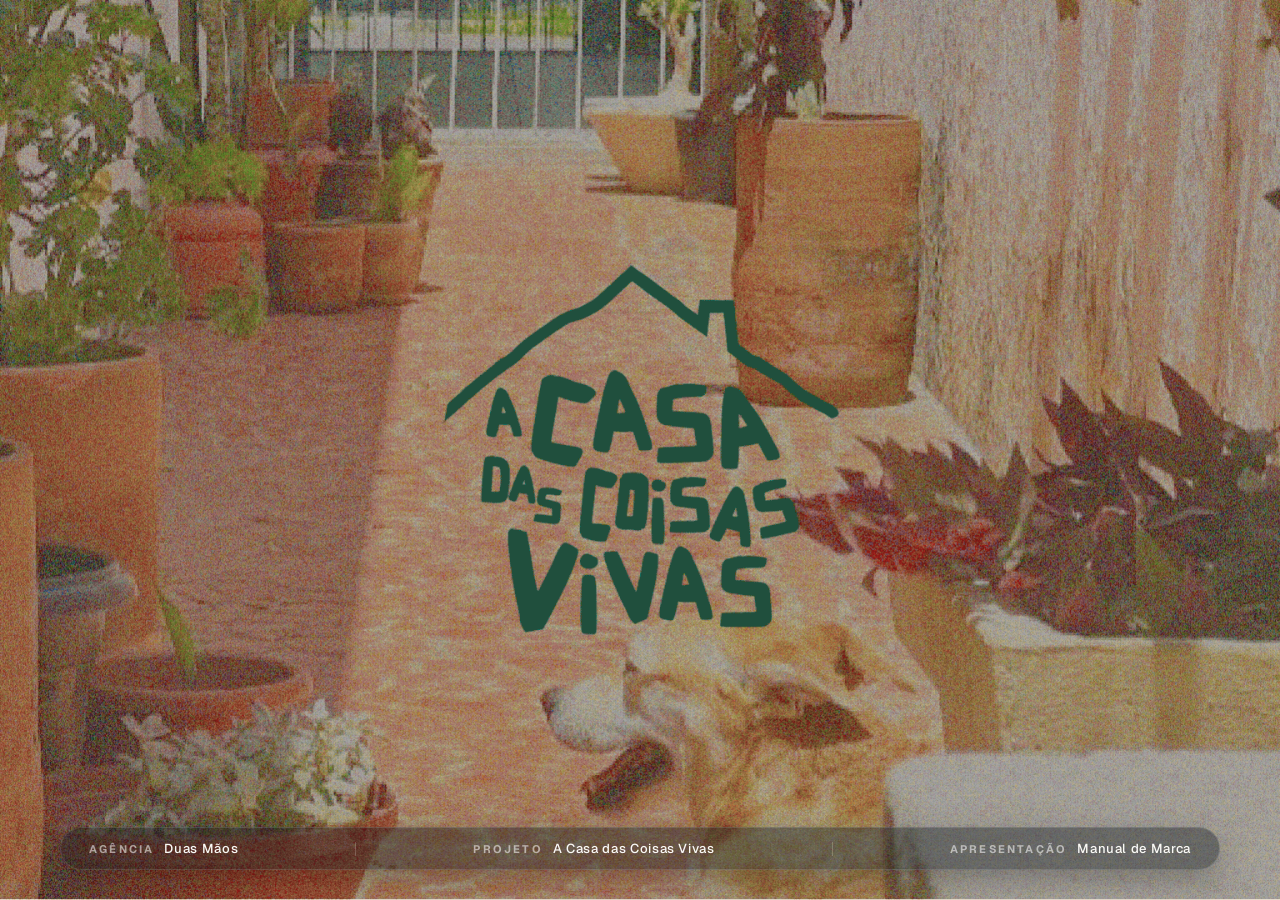
==== commit 662ae376: "feat: substituir todas as imagens de paginas textuais por blocos de cores editoriais" ====
--- a/apresentacao-standalone.html
+++ b/apresentacao-standalone.html
@@ -203,9 +203,27 @@
               </div>
             </div>
 
-            <!-- Coluna Vertical Full Height (Dir) -->
-            <div class="editorial-image-column" style="flex: 0 0 440px; height: 100%; position: relative; overflow: hidden;">
-              <img src="./assets/img/04_mockups/mulher-segurando-livro.png" alt="A Casa das Coisas Vivas — Manual e Atmosfera" style="width: 100%; height: 100%; object-fit: cover; object-position: center;">
+            <!-- Bloco de Cor Editorial (Dir) — Verde Floresta -->
+            <div class="editorial-color-block" style="flex: 0 0 440px; height: 100%; position: relative; overflow: hidden; background: #14523E; color: #FAF9F6; display: flex; flex-direction: column; justify-content: space-between; padding: 50px 42px; box-sizing: border-box;">
+              <div style="display: flex; justify-content: space-between; align-items: center;">
+                <span style="font-size: 11px; font-weight: 800; letter-spacing: 0.18em; text-transform: uppercase; color: #EEA110;">Manual &amp; Princípio</span>
+                <span class="brand-icon-mask" style="width: 26px; height: 26px; color: #EEA110; opacity: 0.85;"></span>
+              </div>
+              
+              <div>
+                <span style="font-size: 11.5px; font-weight: 700; letter-spacing: 0.16em; text-transform: uppercase; color: #EEA110; display: block; margin-bottom: 12px;">MAPA AFETIVO</span>
+                <p style="font-family: var(--font-dir-a-title); font-size: 38px; line-height: 1.2; font-style: italic; margin: 0 0 16px 0; color: #FAF9F6; letter-spacing: -0.01em;">
+                  “Este manual não é uma regra rígida. É o desenho de um chão firme para caminhar.”
+                </p>
+                <p style="font-family: var(--font-dir-a-body); font-size: 13.5px; line-height: 1.55; color: rgba(250, 249, 246, 0.85); margin: 0; font-weight: 300;">
+                  Um guia para proteger a essência, a voz e a presença da Casa em cada gesto, texto ou material.
+                </p>
+              </div>
+
+              <div style="font-size: 11px; color: rgba(250, 249, 246, 0.6); border-top: 1px solid rgba(250, 249, 246, 0.15); padding-top: 12px; display: flex; justify-content: space-between;">
+                <span>A Casa das Coisas Vivas</span>
+                <span>Sobre este Manual</span>
+              </div>
             </div>
 
           </div>
@@ -215,9 +233,27 @@
         <section class="slide future" id="slide-04" data-theme="sand-paper">
           <div class="slide-content editorial-vertical-col-layout">
             
-            <!-- Coluna Vertical Full Height (Esq) -->
-            <div class="editorial-image-column-left" style="flex: 0 0 440px; height: 100%; position: relative; overflow: hidden;">
-              <img src="./assets/img/03_fotos_conceito/SVG/Prancheta 4.svg" alt="A Casa das Coisas Vivas — O que tem de vida lá?" style="width: 100%; height: 100%; object-fit: cover; object-position: center;">
+            <!-- Bloco de Cor Editorial (Esq) — Areia Acolhedora -->
+            <div class="editorial-color-block-left" style="flex: 0 0 440px; height: 100%; position: relative; overflow: hidden; background: #EAD2B0; color: #14523E; display: flex; flex-direction: column; justify-content: space-between; padding: 50px 42px; box-sizing: border-box;">
+              <div style="display: flex; justify-content: space-between; align-items: center;">
+                <span style="font-size: 11px; font-weight: 800; letter-spacing: 0.18em; text-transform: uppercase; color: #14523E;">Acolhimento &amp; Pausa</span>
+                <span class="brand-icon-mask" style="width: 26px; height: 26px; color: #14523E; opacity: 0.85;"></span>
+              </div>
+              
+              <div>
+                <span style="font-size: 11.5px; font-weight: 700; letter-spacing: 0.16em; text-transform: uppercase; color: #14523E; display: block; margin-bottom: 12px; opacity: 0.9;">O QUE TEM DE VIDA LÁ?</span>
+                <p style="font-family: var(--font-dir-a-title); font-size: 38px; line-height: 1.2; font-style: italic; margin: 0 0 16px 0; color: #1C262B; letter-spacing: -0.01em;">
+                  “Um lugar onde psicólogas podem descansar a máscara do saber.”
+                </p>
+                <p style="font-family: var(--font-dir-a-body); font-size: 13.5px; line-height: 1.55; color: #303437; margin: 0; font-weight: 400;">
+                  Para se encontrar como pessoas inteiras, sustentar a própria singularidade e fazer a potência circular.
+                </p>
+              </div>
+
+              <div style="font-size: 11px; color: #14523E; font-weight: 600; border-top: 1px solid rgba(20, 82, 62, 0.25); padding-top: 12px; display: flex; justify-content: space-between;">
+                <span>A Casa das Coisas Vivas</span>
+                <span>Essência Viva</span>
+              </div>
             </div>
 
             <!-- Painel de Texto Editorial (Dir) -->
@@ -293,9 +329,25 @@
               </div>
             </div>
 
-            <!-- Banner Editorial Horizontal na Parte de Baixo -->
-            <div class="dna-bottom-banner-container" style="height: 180px; margin-top: 0; box-shadow: 0 10px 28px rgba(28, 38, 43, 0.08); border: 1px solid rgba(20, 82, 62, 0.12); position: relative; overflow: hidden;">
-              <img src="./assets/img/03_fotos_conceito/SVG/Prancheta 8.svg" alt="A Casa das Coisas Vivas — Essência da Marca" class="dna-bottom-banner-img" style="width: 100%; height: 100%; object-fit: cover; object-position: center 50%;">
+            <!-- Banner Editorial Horizontal em Bloco de Cor (Azul Cobalto) -->
+            <div class="dna-bottom-banner-container" style="height: 180px; margin-top: 0; border-radius: 12px; background: #235B9F; color: #FAF9F6; padding: 28px 40px; box-sizing: border-box; display: flex; align-items: center; justify-content: space-between; gap: 32px; box-shadow: 0 10px 28px rgba(28, 38, 43, 0.08); position: relative; overflow: hidden;">
+              <div style="flex: 1; max-width: 720px;">
+                <div style="display: flex; align-items: center; gap: 10px; margin-bottom: 8px;">
+                  <span style="font-size: 10.5px; font-weight: 800; letter-spacing: 0.18em; text-transform: uppercase; color: #EAD2B0;">Visão &amp; Destino</span>
+                  <span style="width: 24px; height: 1px; background: rgba(234, 210, 176, 0.5);"></span>
+                  <span style="font-size: 11px; color: rgba(250, 249, 246, 0.75); font-style: italic;">Referência em Porto Alegre</span>
+                </div>
+                <p style="font-family: var(--font-dir-a-title); font-size: 30px; line-height: 1.2; font-style: italic; color: #FAF9F6; margin: 0 0 6px 0; letter-spacing: -0.01em;">
+                  “Pensou em psicóloga em Porto Alegre, pensou na Casa.”
+                </p>
+                <p style="font-size: 13px; line-height: 1.5; color: rgba(250, 249, 246, 0.85); margin: 0; font-weight: 300;">
+                  Sustentar o que cada uma tem de mais singular e levar essa potência para fora da comunidade.
+                </p>
+              </div>
+              <div style="display: flex; flex-direction: column; align-items: flex-end; gap: 10px; flex-shrink: 0;">
+                <span class="brand-icon-mask" style="width: 36px; height: 36px; color: #EAD2B0; opacity: 0.9;"></span>
+                <span style="font-size: 11px; font-weight: 600; letter-spacing: 0.12em; text-transform: uppercase; color: #EAD2B0;">A Casa das Coisas Vivas</span>
+              </div>
             </div>
 
           </div>
@@ -384,9 +436,27 @@
               </div>
             </div>
 
-            <!-- Coluna Vertical Full Height (Dir) -->
-            <div class="editorial-image-column" style="flex: 0 0 440px; height: 100%; position: relative; overflow: hidden;">
-              <img src="./assets/img/03_fotos_conceito/SVG/Prancheta 5.svg" alt="A Casa das Coisas Vivas — Valores e Rituais" style="width: 100%; height: 100%; object-fit: cover; object-position: center;">
+            <!-- Bloco de Cor Editorial (Dir) — Coral Vivo -->
+            <div class="editorial-color-block" style="flex: 0 0 440px; height: 100%; position: relative; overflow: hidden; background: #F76E69; color: #FAF9F6; display: flex; flex-direction: column; justify-content: space-between; padding: 50px 42px; box-sizing: border-box;">
+              <div style="display: flex; justify-content: space-between; align-items: center;">
+                <span style="font-size: 11px; font-weight: 800; letter-spacing: 0.18em; text-transform: uppercase; color: #14523E;">Valores &amp; Vivência</span>
+                <span class="brand-icon-mask" style="width: 26px; height: 26px; color: #14523E; opacity: 0.85;"></span>
+              </div>
+              
+              <div>
+                <span style="font-size: 11.5px; font-weight: 700; letter-spacing: 0.16em; text-transform: uppercase; color: #14523E; display: block; margin-bottom: 12px;">ÉTICA AFETIVA</span>
+                <p style="font-family: var(--font-dir-a-title); font-size: 38px; line-height: 1.2; font-style: italic; margin: 0 0 16px 0; color: #FAF9F6; letter-spacing: -0.01em;">
+                  “Se trabalhamos com saúde mental, ela começa entre nós.”
+                </p>
+                <p style="font-size: 13.5px; line-height: 1.55; color: rgba(250, 249, 246, 0.9); margin: 0; font-weight: 300;">
+                  Valores vivos que não ficam na parede: são a forma como servimos o café, acolhemos a história de cada uma e sustentamos a profissão.
+                </p>
+              </div>
+
+              <div style="font-size: 11px; color: #14523E; font-weight: 600; border-top: 1px solid rgba(20, 82, 62, 0.25); padding-top: 12px; display: flex; justify-content: space-between;">
+                <span>A Casa das Coisas Vivas</span>
+                <span>Valores da Casa</span>
+              </div>
             </div>
 
           </div>
@@ -396,9 +466,27 @@
         <section class="slide future" id="slide-conceito-nome" data-theme="off-white">
           <div class="slide-content editorial-vertical-col-layout">
             
-            <!-- Coluna Vertical Full Height (Esq) -->
-            <div class="editorial-image-column-left" style="flex: 0 0 440px; height: 100%; position: relative; overflow: hidden;">
-              <img src="./assets/img/03_fotos_conceito/SVG/Prancheta 7.svg" alt="A Casa e as Coisas Vivas — Movimento e Estrutura" style="width: 100%; height: 100%; object-fit: cover; object-position: center;">
+            <!-- Bloco de Cor Editorial (Esq) — Verde Floresta -->
+            <div class="editorial-color-block-left" style="flex: 0 0 440px; height: 100%; position: relative; overflow: hidden; background: #14523E; color: #FAF9F6; display: flex; flex-direction: column; justify-content: space-between; padding: 50px 42px; box-sizing: border-box;">
+              <div style="display: flex; justify-content: space-between; align-items: center;">
+                <span style="font-size: 11px; font-weight: 800; letter-spacing: 0.18em; text-transform: uppercase; color: #EAD2B0;">Conceito &amp; Nome</span>
+                <span class="brand-icon-mask" style="width: 26px; height: 26px; color: #EAD2B0; opacity: 0.85;"></span>
+              </div>
+              
+              <div>
+                <span style="font-size: 11.5px; font-weight: 700; letter-spacing: 0.16em; text-transform: uppercase; color: #EAD2B0; display: block; margin-bottom: 12px;">ESTRUTURA &amp; MOVIMENTO</span>
+                <p style="font-family: var(--font-dir-a-title); font-size: 38px; line-height: 1.2; font-style: italic; margin: 0 0 16px 0; color: #FAF9F6; letter-spacing: -0.01em;">
+                  “Estrutura para acolher, liberdade para criar.”
+                </p>
+                <p style="font-size: 13.5px; line-height: 1.55; color: rgba(250, 249, 246, 0.85); margin: 0; font-weight: 300;">
+                  A Casa é a solidez do abrigo que acolhe; as Coisas Vivas são a pulsação livre da singularidade que desabrocha e inventa caminhos.
+                </p>
+              </div>
+
+              <div style="font-size: 11px; color: #EAD2B0; font-weight: 600; border-top: 1px solid rgba(234, 210, 176, 0.25); padding-top: 12px; display: flex; justify-content: space-between;">
+                <span>A Casa das Coisas Vivas</span>
+                <span>Conceito e Nome</span>
+              </div>
             </div>
 
             <!-- Painel de Texto Editorial (Dir) -->
@@ -540,9 +628,27 @@
               </div>
             </div>
 
-            <!-- Coluna Vertical Full Height (Dir) -->
-            <div class="editorial-image-column" style="flex: 0 0 440px; height: 100%; position: relative; overflow: hidden;">
-              <img src="./assets/img/03_fotos_conceito/SVG/Prancheta 4.svg" alt="Glossário da Casa — Linguagem e Acolhimento" style="width: 100%; height: 100%; object-fit: cover; object-position: center;">
+            <!-- Bloco de Cor Editorial (Dir) — Mostarda Solar -->
+            <div class="editorial-color-block" style="flex: 0 0 440px; height: 100%; position: relative; overflow: hidden; background: #EEA110; color: #1C262B; display: flex; flex-direction: column; justify-content: space-between; padding: 50px 42px; box-sizing: border-box;">
+              <div style="display: flex; justify-content: space-between; align-items: center;">
+                <span style="font-size: 11px; font-weight: 800; letter-spacing: 0.18em; text-transform: uppercase; color: #14523E;">Léxico Afetivo</span>
+                <span class="brand-icon-mask" style="width: 26px; height: 26px; color: #14523E; opacity: 0.85;"></span>
+              </div>
+              
+              <div>
+                <span style="font-size: 11.5px; font-weight: 700; letter-spacing: 0.16em; text-transform: uppercase; color: #14523E; display: block; margin-bottom: 12px;">VOCABULÁRIO VIVO</span>
+                <p style="font-family: var(--font-dir-a-title); font-size: 38px; line-height: 1.2; font-style: italic; margin: 0 0 16px 0; color: #1C262B; letter-spacing: -0.01em;">
+                  “As palavras também são cômodos que a gente habita.”
+                </p>
+                <p style="font-size: 13.5px; line-height: 1.55; color: #303437; margin: 0; font-weight: 400;">
+                  A linguagem da Casa não constrói barreiras técnicas: ela abre portas para o encontro sincero.
+                </p>
+              </div>
+
+              <div style="font-size: 11px; color: #14523E; font-weight: 600; border-top: 1px solid rgba(20, 82, 62, 0.25); padding-top: 12px; display: flex; justify-content: space-between;">
+                <span>A Casa das Coisas Vivas</span>
+                <span>Glossário da Casa</span>
+              </div>
             </div>
 
           </div>
@@ -552,9 +658,27 @@
         <section class="slide future" id="slide-07" data-theme="off-white">
           <div class="slide-content editorial-vertical-col-layout">
             
-            <!-- Coluna Vertical Full Height (Esq) -->
-            <div class="editorial-image-column-left" style="flex: 0 0 440px; height: 100%; position: relative; overflow: hidden;">
-              <img src="./assets/img/03_fotos_conceito/SVG/Prancheta 6.svg" alt="Públicos da Casa — Encontro entre Mulheres Psicólogas" style="width: 100%; height: 100%; object-fit: cover; object-position: center;">
+            <!-- Bloco de Cor Editorial (Esq) — Coral Vivo -->
+            <div class="editorial-color-block-left" style="flex: 0 0 440px; height: 100%; position: relative; overflow: hidden; background: #F76E69; color: #FAF9F6; display: flex; flex-direction: column; justify-content: space-between; padding: 50px 42px; box-sizing: border-box;">
+              <div style="display: flex; justify-content: space-between; align-items: center;">
+                <span style="font-size: 11px; font-weight: 800; letter-spacing: 0.18em; text-transform: uppercase; color: #14523E;">Públicos &amp; Encontro</span>
+                <span class="brand-icon-mask" style="width: 26px; height: 26px; color: #14523E; opacity: 0.85;"></span>
+              </div>
+              
+              <div>
+                <span style="font-size: 11.5px; font-weight: 700; letter-spacing: 0.16em; text-transform: uppercase; color: #14523E; display: block; margin-bottom: 12px;">PERTENCIMENTO REAL</span>
+                <p style="font-family: var(--font-dir-a-title); font-size: 38px; line-height: 1.2; font-style: italic; margin: 0 0 16px 0; color: #FAF9F6; letter-spacing: -0.01em;">
+                  “Encontrei meu lugar. É acolhedor, é para mim também.”
+                </p>
+                <p style="font-size: 13.5px; line-height: 1.55; color: rgba(250, 249, 246, 0.9); margin: 0; font-weight: 300;">
+                  Portas abertas para psicólogas que buscam troca íntima, empresas que valorizam sensibilidade e visitantes que ampliam o repertório.
+                </p>
+              </div>
+
+              <div style="font-size: 11px; color: #14523E; font-weight: 600; border-top: 1px solid rgba(20, 82, 62, 0.25); padding-top: 12px; display: flex; justify-content: space-between;">
+                <span>A Casa das Coisas Vivas</span>
+                <span>Públicos &amp; Moradoras</span>
+              </div>
             </div>
 
             <!-- Painel de Texto Editorial (Dir) -->
@@ -727,9 +851,27 @@
               </div>
             </div>
 
-            <!-- Coluna Vertical Full Height (Dir) -->
-            <div class="editorial-image-column" style="flex: 0 0 440px; height: 100%; position: relative; overflow: hidden;">
-              <img src="./assets/img/03_fotos_conceito/SVG/Prancheta 8.svg" alt="DNA da Marca — Vida Real, Vínculo e Quintal" style="width: 100%; height: 100%; object-fit: cover; object-position: center;">
+            <!-- Bloco de Cor Editorial (Dir) — Verde Floresta -->
+            <div class="editorial-color-block" style="flex: 0 0 440px; height: 100%; position: relative; overflow: hidden; background: #14523E; color: #FAF9F6; display: flex; flex-direction: column; justify-content: space-between; padding: 50px 42px; box-sizing: border-box;">
+              <div style="display: flex; justify-content: space-between; align-items: center;">
+                <span style="font-size: 11px; font-weight: 800; letter-spacing: 0.18em; text-transform: uppercase; color: #EEA110;">Identidade Viva</span>
+                <span class="brand-icon-mask" style="width: 26px; height: 26px; color: #EEA110; opacity: 0.85;"></span>
+              </div>
+              
+              <div>
+                <span style="font-size: 11.5px; font-weight: 700; letter-spacing: 0.16em; text-transform: uppercase; color: #EEA110; display: block; margin-bottom: 12px;">MANIFESTO INTERNO</span>
+                <p style="font-family: var(--font-dir-a-title); font-size: 38px; line-height: 1.2; font-style: italic; margin: 0 0 16px 0; color: #FAF9F6; letter-spacing: -0.01em;">
+                  “Uma profissão também pode ser uma coisa viva.”
+                </p>
+                <p style="font-family: var(--font-dir-a-body); font-size: 13.5px; line-height: 1.55; color: rgba(250, 249, 246, 0.8); margin: 0; font-weight: 300;">
+                  O DNA que sustenta a Psicologia como território de encontro, verdade e profundidade humana.
+                </p>
+              </div>
+
+              <div style="font-size: 11px; color: rgba(250, 249, 246, 0.6); border-top: 1px solid rgba(250, 249, 246, 0.15); padding-top: 12px; display: flex; justify-content: space-between;">
+                <span>A Casa das Coisas Vivas</span>
+                <span>DNA da Marca</span>
+              </div>
             </div>
 
           </div>
@@ -739,9 +881,27 @@
         <section class="slide future" id="slide-bandeiras" data-theme="off-white">
           <div class="slide-content editorial-vertical-col-layout">
             
-            <!-- Coluna Vertical Full Height (Esq) -->
-            <div class="editorial-image-column-left" style="flex: 0 0 440px; height: 100%; position: relative; overflow: hidden;">
-              <img src="./assets/img/03_fotos_conceito/SVG/Prancheta 6.svg" alt="Bandeiras e Princípios — Encontro e Comunidade" style="width: 100%; height: 100%; object-fit: cover; object-position: center;">
+            <!-- Bloco de Cor Editorial (Esq) — Coral Vivo -->
+            <div class="editorial-color-block-left" style="flex: 0 0 440px; height: 100%; position: relative; overflow: hidden; background: #F76E69; color: #FAF9F6; display: flex; flex-direction: column; justify-content: space-between; padding: 50px 42px; box-sizing: border-box;">
+              <div style="display: flex; justify-content: space-between; align-items: center;">
+                <span style="font-size: 11px; font-weight: 800; letter-spacing: 0.18em; text-transform: uppercase; color: #FAF9F6;">Causas &amp; Princípios</span>
+                <span class="brand-icon-mask" style="width: 26px; height: 26px; color: #FAF9F6; opacity: 0.85;"></span>
+              </div>
+              
+              <div>
+                <span style="font-size: 11.5px; font-weight: 700; letter-spacing: 0.16em; text-transform: uppercase; color: #FAF9F6; display: block; margin-bottom: 12px; opacity: 0.9;">POSICIONAMENTO ÉTICO</span>
+                <p style="font-family: var(--font-dir-a-title); font-size: 36px; line-height: 1.2; font-style: italic; margin: 0 0 16px 0; color: #FAF9F6; letter-spacing: -0.01em;">
+                  “Contra a solidão do consultório. A favor da vida sustentada em comunidade.”
+                </p>
+                <p style="font-family: var(--font-dir-a-body); font-size: 13.5px; line-height: 1.55; color: rgba(250, 249, 246, 0.88); margin: 0; font-weight: 300;">
+                  Bandeiras não são slogans: são a forma como a Casa escolhe agir todos os dias.
+                </p>
+              </div>
+
+              <div style="font-size: 11px; color: rgba(250, 249, 246, 0.7); border-top: 1px solid rgba(250, 249, 246, 0.25); padding-top: 12px; display: flex; justify-content: space-between;">
+                <span>A Casa das Coisas Vivas</span>
+                <span>Bandeiras da Marca</span>
+              </div>
             </div>
 
             <!-- Painel de Texto Editorial (Dir) -->
@@ -932,9 +1092,27 @@
               </div>
             </div>
 
-            <!-- Coluna Vertical Full Height (Dir) -->
-            <div class="editorial-image-column" style="flex: 0 0 440px; height: 100%; position: relative; overflow: hidden;">
-              <img src="./assets/img/04_mockups/cartao-de-visitas.png" alt="Cartões de Visita — Presença Institucional" style="width: 100%; height: 100%; object-fit: cover; object-position: center;">
+            <!-- Bloco de Cor Editorial (Dir) — Mostarda Solar -->
+            <div class="editorial-color-block" style="flex: 0 0 440px; height: 100%; position: relative; overflow: hidden; background: #EEA110; color: #1C262B; display: flex; flex-direction: column; justify-content: space-between; padding: 50px 42px; box-sizing: border-box;">
+              <div style="display: flex; justify-content: space-between; align-items: center;">
+                <span style="font-size: 11px; font-weight: 800; letter-spacing: 0.18em; text-transform: uppercase; color: #14523E;">Posicionamento &amp; Limites</span>
+                <span class="brand-icon-mask" style="width: 26px; height: 26px; color: #14523E; opacity: 0.85;"></span>
+              </div>
+              
+              <div>
+                <span style="font-size: 11.5px; font-weight: 700; letter-spacing: 0.16em; text-transform: uppercase; color: #14523E; display: block; margin-bottom: 12px;">TERRITÓRIO AUTORAL</span>
+                <p style="font-family: var(--font-dir-a-title); font-size: 36px; line-height: 1.2; font-style: italic; margin: 0 0 16px 0; color: #1C262B; letter-spacing: -0.01em;">
+                  “Saber o que não somos é o que nos permite ser inteiramente quem somos.”
+                </p>
+                <p style="font-size: 13.5px; line-height: 1.55; color: #303437; margin: 0; font-weight: 400;">
+                  Nem consultório nem mentoria pré-fabricada: uma comunidade de escuta e potência real para pensar a vida em boa companhia.
+                </p>
+              </div>
+
+              <div style="font-size: 11px; color: #14523E; font-weight: 600; border-top: 1px solid rgba(20, 82, 62, 0.25); padding-top: 12px; display: flex; justify-content: space-between;">
+                <span>A Casa das Coisas Vivas</span>
+                <span>Posicionamento da Casa</span>
+              </div>
             </div>
 
           </div>
@@ -944,9 +1122,27 @@
         <section class="slide future" id="slide-09" data-theme="off-white">
           <div class="slide-content editorial-vertical-col-layout">
             
-            <!-- Coluna Vertical Full Height (Esq) -->
-            <div class="editorial-image-column-left" style="flex: 0 0 440px; height: 100%; position: relative; overflow: hidden;">
-              <img src="./assets/img/03_fotos_conceito/SVG/Prancheta 5.svg" alt="Voz e Linguagem — Tom de Conversa e Acolhimento" style="width: 100%; height: 100%; object-fit: cover; object-position: center;">
+            <!-- Bloco de Cor Editorial (Esq) — Azul Cobalto -->
+            <div class="editorial-color-block-left" style="flex: 0 0 440px; height: 100%; position: relative; overflow: hidden; background: #235B9F; color: #FAF9F6; display: flex; flex-direction: column; justify-content: space-between; padding: 50px 42px; box-sizing: border-box;">
+              <div style="display: flex; justify-content: space-between; align-items: center;">
+                <span style="font-size: 11px; font-weight: 800; letter-spacing: 0.18em; text-transform: uppercase; color: #EAD2B0;">Tom &amp; Expressão</span>
+                <span class="brand-icon-mask" style="width: 26px; height: 26px; color: #EAD2B0; opacity: 0.85;"></span>
+              </div>
+              
+              <div>
+                <span style="font-size: 11.5px; font-weight: 700; letter-spacing: 0.16em; text-transform: uppercase; color: #EAD2B0; display: block; margin-bottom: 12px;">DIRETRIZ VERBAL</span>
+                <p style="font-family: var(--font-dir-a-title); font-size: 36px; line-height: 1.2; font-style: italic; margin: 0 0 16px 0; color: #FAF9F6; letter-spacing: -0.01em;">
+                  “Falar de perto, com calor e sem pressa. A conversa que acontece ao redor da mesa.”
+                </p>
+                <p style="font-family: var(--font-dir-a-body); font-size: 13.5px; line-height: 1.55; color: rgba(250, 249, 246, 0.85); margin: 0; font-weight: 300;">
+                  Uma comunicação que recusa a distância acadêmica e convida para a intimidade da troca.
+                </p>
+              </div>
+
+              <div style="font-size: 11px; color: rgba(250, 249, 246, 0.7); border-top: 1px solid rgba(250, 249, 246, 0.2); padding-top: 12px; display: flex; justify-content: space-between;">
+                <span>A Casa das Coisas Vivas</span>
+                <span>Voz e Linguagem</span>
+              </div>
             </div>
 
             <!-- Painel de Texto Editorial (Dir) -->
@@ -1125,9 +1321,27 @@
               </div>
             </div>
 
-            <!-- Coluna Vertical Full Height (Dir) -->
-            <div class="editorial-image-column" style="flex: 0 0 440px; height: 100%; position: relative; overflow: hidden;">
-              <img src="./assets/img/03_fotos_conceito/SVG/Prancheta 7.svg" alt="Os Cômodos da Casa — Arquitetura Afetiva" style="width: 100%; height: 100%; object-fit: cover; object-position: center;">
+            <!-- Bloco de Cor Editorial (Dir) — Areia Acolhedora -->
+            <div class="editorial-color-block" style="flex: 0 0 440px; height: 100%; position: relative; overflow: hidden; background: #EAD2B0; color: #14523E; display: flex; flex-direction: column; justify-content: space-between; padding: 50px 42px; box-sizing: border-box;">
+              <div style="display: flex; justify-content: space-between; align-items: center;">
+                <span style="font-size: 11px; font-weight: 800; letter-spacing: 0.18em; text-transform: uppercase; color: #14523E;">Arquitetura Afetiva</span>
+                <span class="brand-icon-mask" style="width: 26px; height: 26px; color: #14523E; opacity: 0.85;"></span>
+              </div>
+              
+              <div>
+                <span style="font-size: 11.5px; font-weight: 700; letter-spacing: 0.16em; text-transform: uppercase; color: #14523E; display: block; margin-bottom: 12px; opacity: 0.9;">TERRITÓRIOS DA VIDA</span>
+                <p style="font-family: var(--font-dir-a-title); font-size: 38px; line-height: 1.2; font-style: italic; margin: 0 0 16px 0; color: #1C262B; letter-spacing: -0.01em;">
+                  “Cada cômodo, um território de vida: o que acolhemos e o que deixamos entrar.”
+                </p>
+                <p style="font-family: var(--font-dir-a-body); font-size: 13.5px; line-height: 1.55; color: #303437; margin: 0; font-weight: 400;">
+                  Da sala de estar ao porão: espaços para a luz, a sombra, o descanso e a criação.
+                </p>
+              </div>
+
+              <div style="font-size: 11px; color: #14523E; font-weight: 600; border-top: 1px solid rgba(20, 82, 62, 0.25); padding-top: 12px; display: flex; justify-content: space-between;">
+                <span>A Casa das Coisas Vivas</span>
+                <span>Nove Cômodos</span>
+              </div>
             </div>
 
           </div>
@@ -1137,9 +1351,27 @@
         <section class="slide future" id="slide-pontos-contato" data-theme="off-white">
           <div class="slide-content editorial-vertical-col-layout">
             
-            <!-- Coluna Vertical Full Height (Esq) -->
-            <div class="editorial-image-column-left" style="flex: 0 0 440px; height: 100%; position: relative; overflow: hidden;">
-              <img src="./assets/img/04_mockups/stationery-completo.png" alt="Pontos de Contato — Materiais Físicos e Digitais" style="width: 100%; height: 100%; object-fit: cover; object-position: center;">
+            <!-- Bloco de Cor Editorial (Esq) — Coral Vivo -->
+            <div class="editorial-color-block-left" style="flex: 0 0 440px; height: 100%; position: relative; overflow: hidden; background: #F76E69; color: #FAF9F6; display: flex; flex-direction: column; justify-content: space-between; padding: 50px 42px; box-sizing: border-box;">
+              <div style="display: flex; justify-content: space-between; align-items: center;">
+                <span style="font-size: 11px; font-weight: 800; letter-spacing: 0.18em; text-transform: uppercase; color: #14523E;">Pontos de Contato</span>
+                <span class="brand-icon-mask" style="width: 26px; height: 26px; color: #14523E; opacity: 0.85;"></span>
+              </div>
+              
+              <div>
+                <span style="font-size: 11.5px; font-weight: 700; letter-spacing: 0.16em; text-transform: uppercase; color: #14523E; display: block; margin-bottom: 12px;">DOSAGEM &amp; AFETO</span>
+                <p style="font-family: var(--font-dir-a-title); font-size: 38px; line-height: 1.2; font-style: italic; margin: 0 0 16px 0; color: #FAF9F6; letter-spacing: -0.01em;">
+                  “Do feed ao crachá: acolhimento e sofisticação em cada gesto.”
+                </p>
+                <p style="font-size: 13.5px; line-height: 1.55; color: rgba(250, 249, 246, 0.9); margin: 0; font-weight: 300;">
+                  Quanto mais institucional, mais sóbrio; quanto mais íntimo, mais calor e afeto. A identidade visual se molda ao contexto de cada encontro.
+                </p>
+              </div>
+
+              <div style="font-size: 11px; color: #14523E; font-weight: 600; border-top: 1px solid rgba(20, 82, 62, 0.25); padding-top: 12px; display: flex; justify-content: space-between;">
+                <span>A Casa das Coisas Vivas</span>
+                <span>Pontos de Contato</span>
+              </div>
             </div>
 
             <!-- Painel de Texto Editorial (Dir) -->
@@ -1589,9 +1821,27 @@
         <section class="slide future" id="slide-17" data-theme="off-white">
           <div class="slide-content editorial-vertical-col-layout">
             
-            <!-- Coluna Vertical Full Height (Esq) -->
-            <div class="editorial-image-column-left" style="flex: 0 0 440px; height: 100%; position: relative; overflow: hidden;">
-              <img src="./assets/img/03_fotos_conceito/SVG/Prancheta 4.svg" alt="A Casa das Coisas Vivas — Acervo Digital e Google Drive" style="width: 100%; height: 100%; object-fit: cover; object-position: center;">
+            <!-- Bloco de Cor Editorial (Esq) — Verde Floresta -->
+            <div class="editorial-color-block-left" style="flex: 0 0 440px; height: 100%; position: relative; overflow: hidden; background: #14523E; color: #FAF9F6; display: flex; flex-direction: column; justify-content: space-between; padding: 50px 42px; box-sizing: border-box;">
+              <div style="display: flex; justify-content: space-between; align-items: center;">
+                <span style="font-size: 11px; font-weight: 800; letter-spacing: 0.18em; text-transform: uppercase; color: #EEA110;">Acervo Digital</span>
+                <span class="brand-icon-mask" style="width: 26px; height: 26px; color: #EEA110; opacity: 0.85;"></span>
+              </div>
+              
+              <div>
+                <span style="font-size: 11.5px; font-weight: 700; letter-spacing: 0.16em; text-transform: uppercase; color: #EEA110; display: block; margin-bottom: 12px;">GOOGLE DRIVE OFICIAL</span>
+                <p style="font-family: var(--font-dir-a-title); font-size: 38px; line-height: 1.2; font-style: italic; margin: 0 0 16px 0; color: #FAF9F6; letter-spacing: -0.01em;">
+                  “Tudo guardado para quando você precisar entrar.”
+                </p>
+                <p style="font-family: var(--font-dir-a-body); font-size: 13.5px; line-height: 1.55; color: rgba(250, 249, 246, 0.85); margin: 0; font-weight: 300;">
+                  Arquivos mestres, fontes tipográficas e diretrizes de cor em alta resolução, catalogados e protegidos na nuvem.
+                </p>
+              </div>
+
+              <div style="font-size: 11px; color: rgba(250, 249, 246, 0.6); border-top: 1px solid rgba(250, 249, 246, 0.15); padding-top: 12px; display: flex; justify-content: space-between;">
+                <span>A Casa das Coisas Vivas</span>
+                <span>Entrega de Arquivos</span>
+              </div>
             </div>
 
             <!-- Painel de Texto Editorial (Dir) -->
@@ -1720,8 +1970,8 @@
             
             <div class="section-tag" style="border-color: rgba(250, 249, 246, 0.4); color: #FAF9F6; margin-bottom: 18px;">20 , Encerramento</div>
             
-            <!-- Símbolo da Casa em SVG sutil -->
-            <img src="./assets/img/icone.svg" alt="Ícone A Casa das Coisas Vivas" style="width: 52px; height: 52px; filter: invert(98%) sepia(8%) saturate(300%) hue-rotate(330deg) brightness(105%) contrast(95%); margin-bottom: 20px; opacity: 0.9;">
+            <!-- Símbolo da Casa em SVG sutil com máscara dinâmica -->
+            <span class="brand-icon-mask" style="width: 54px; height: 54px; color: #FAF9F6; opacity: 0.92; margin-bottom: 20px;"></span>
             
             <h2 style="font-family: var(--font-dir-a-title); font-size: 58px; font-weight: 300; line-height: 1.15; margin: 0 0 16px 0; color: #FAF9F6; letter-spacing: -0.02em;">
               Pode entrar. A Casa é sua.
--- a/assets/css/style.css
+++ b/assets/css/style.css
@@ -586,3 +586,11 @@
 .font-gest, .spec-gest {
   font-family: 'Gest Grotesk', 'Geist', 'Host Grotesk', -apple-system, sans-serif !important;
 }
+
+/* Ícone Vetorial da Marca com Máscara Dinâmica */
+.brand-icon-mask {
+  display: inline-block;
+  background-color: currentColor;
+  -webkit-mask: url('../img/icone.svg') no-repeat center / contain;
+  mask: url('../img/icone.svg') no-repeat center / contain;
+}
